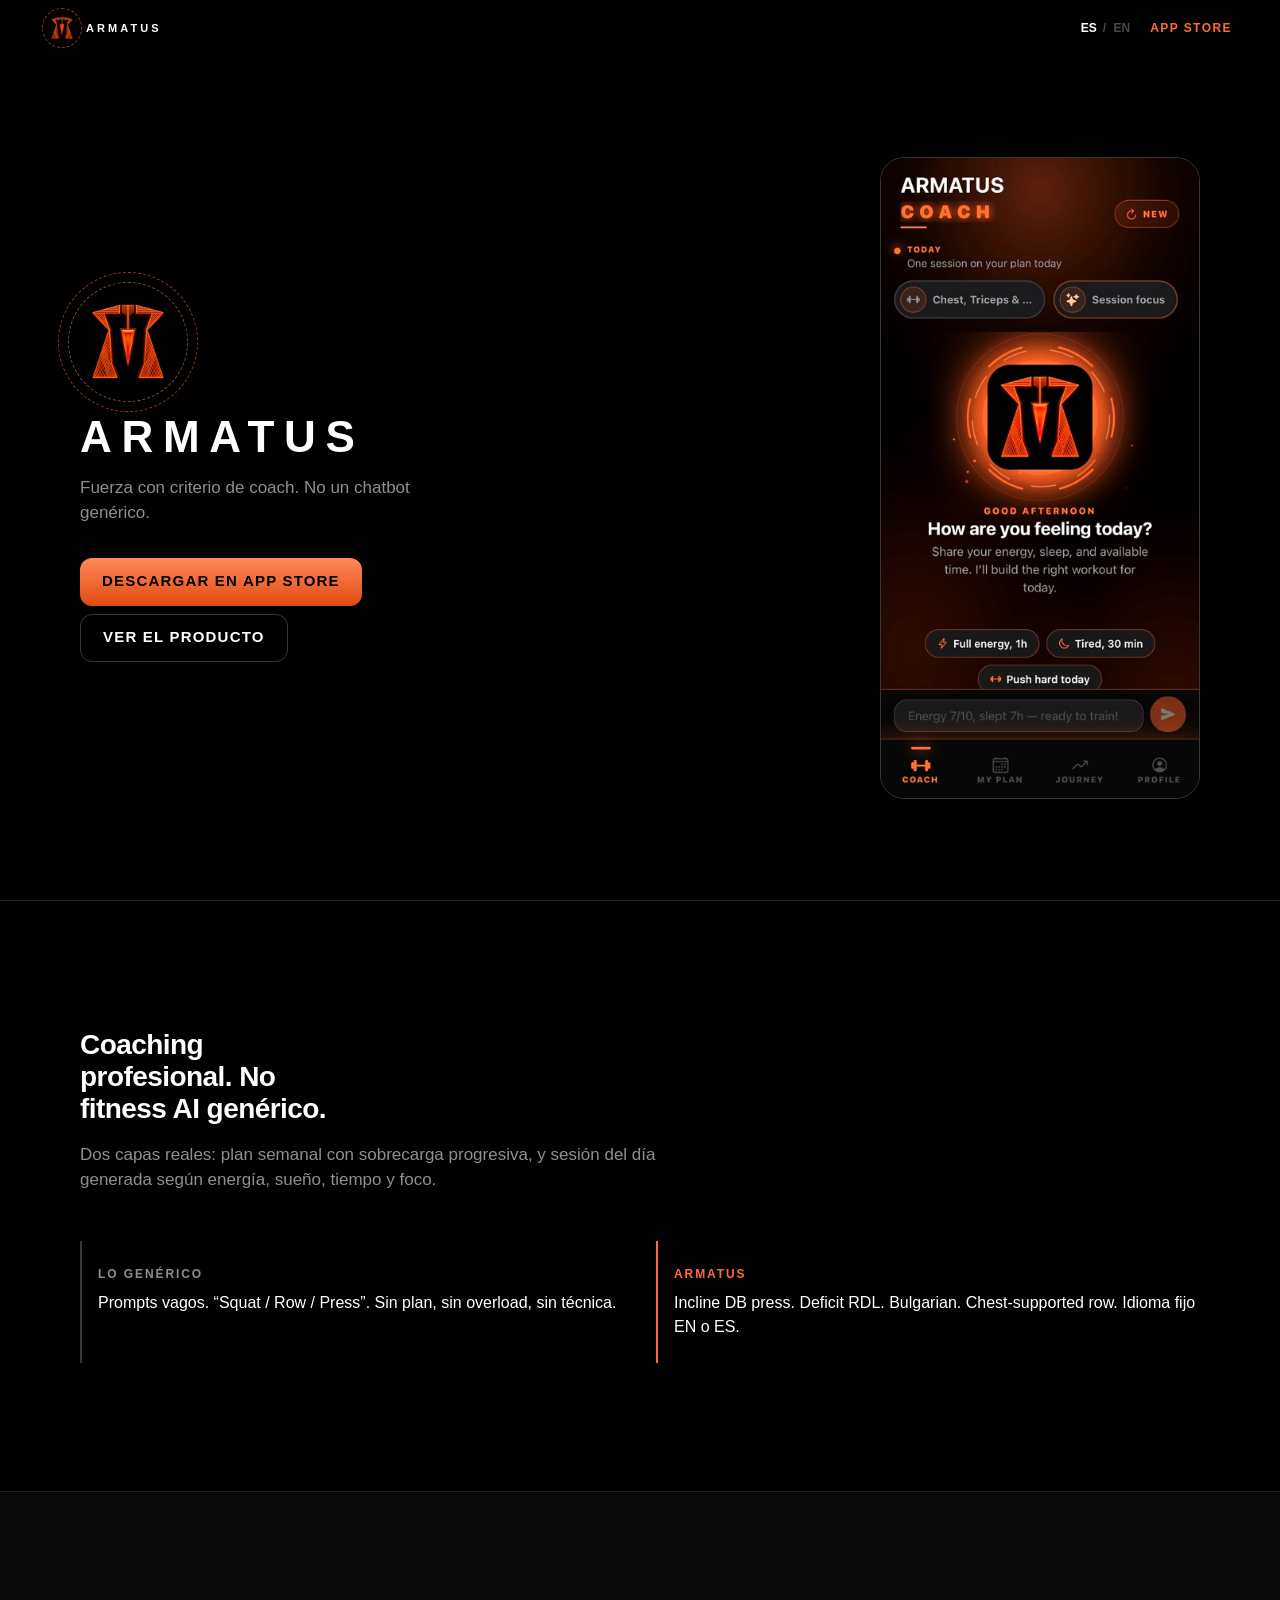
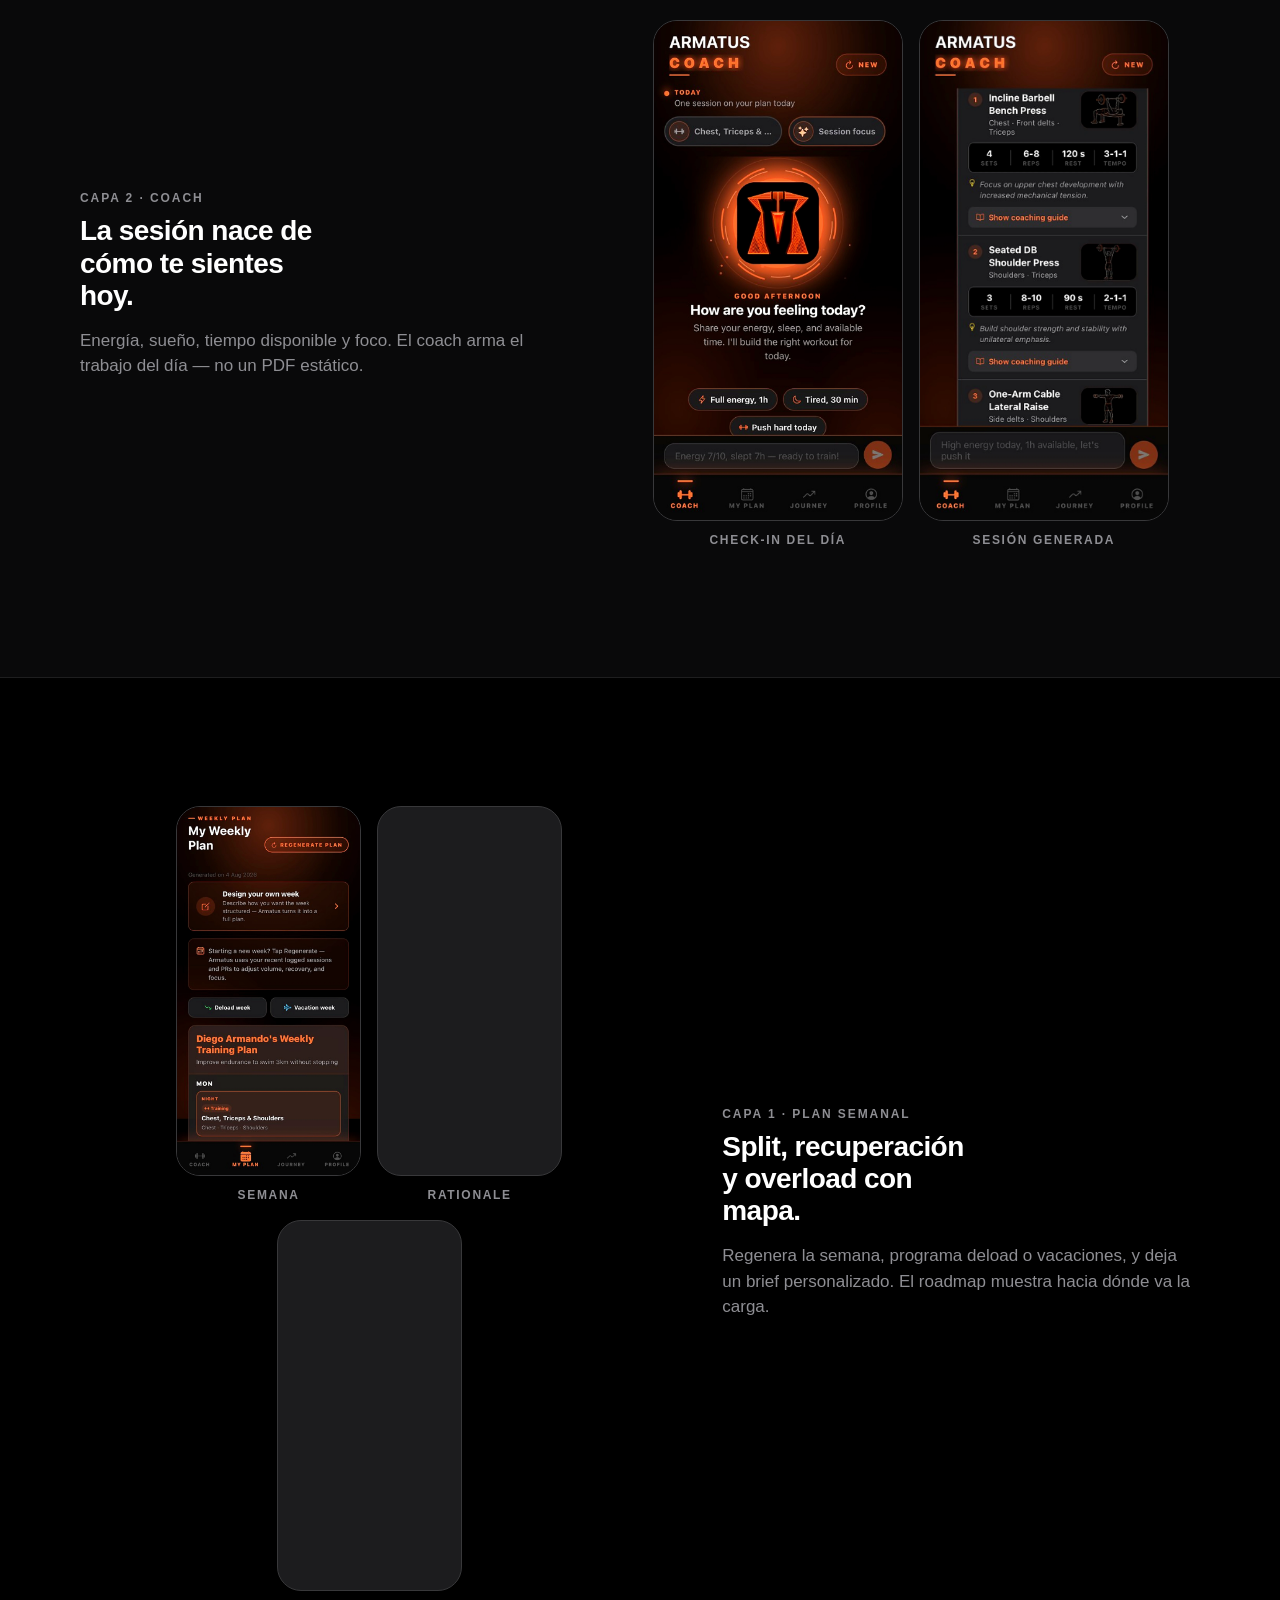
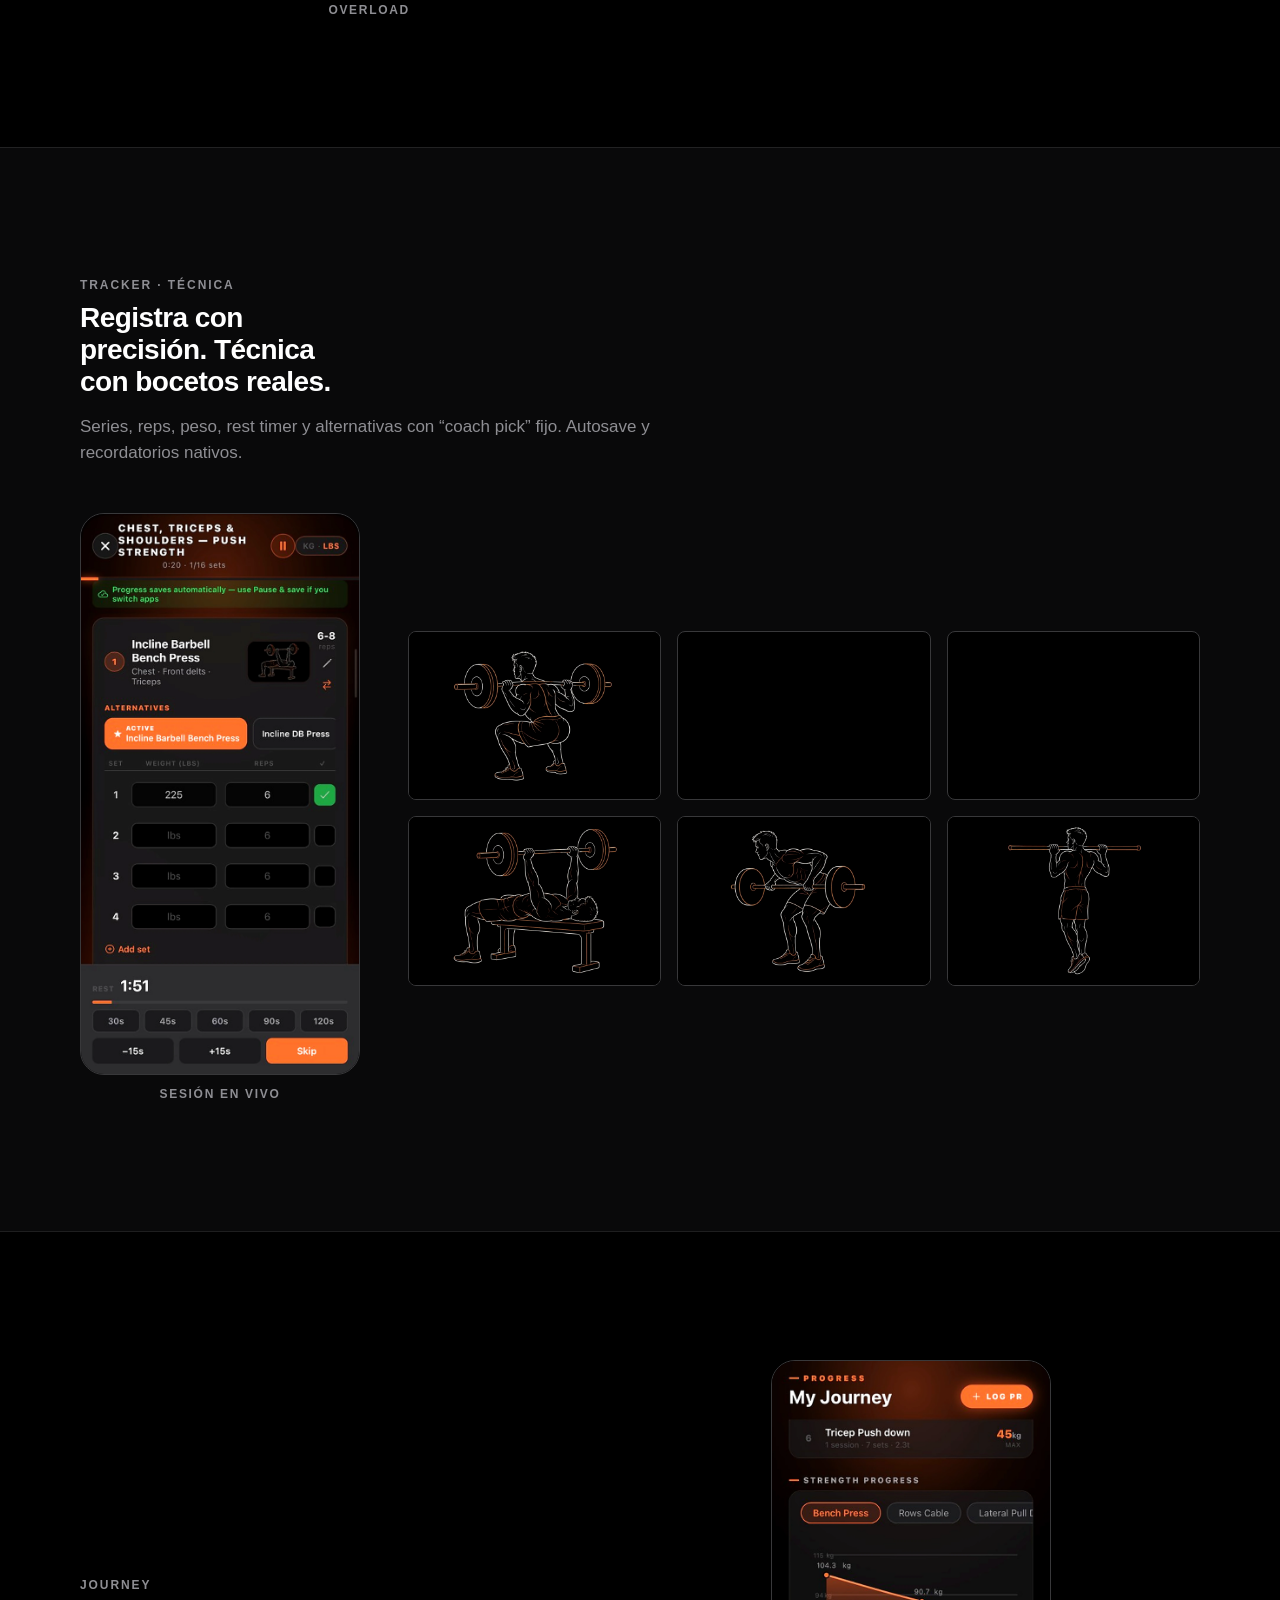
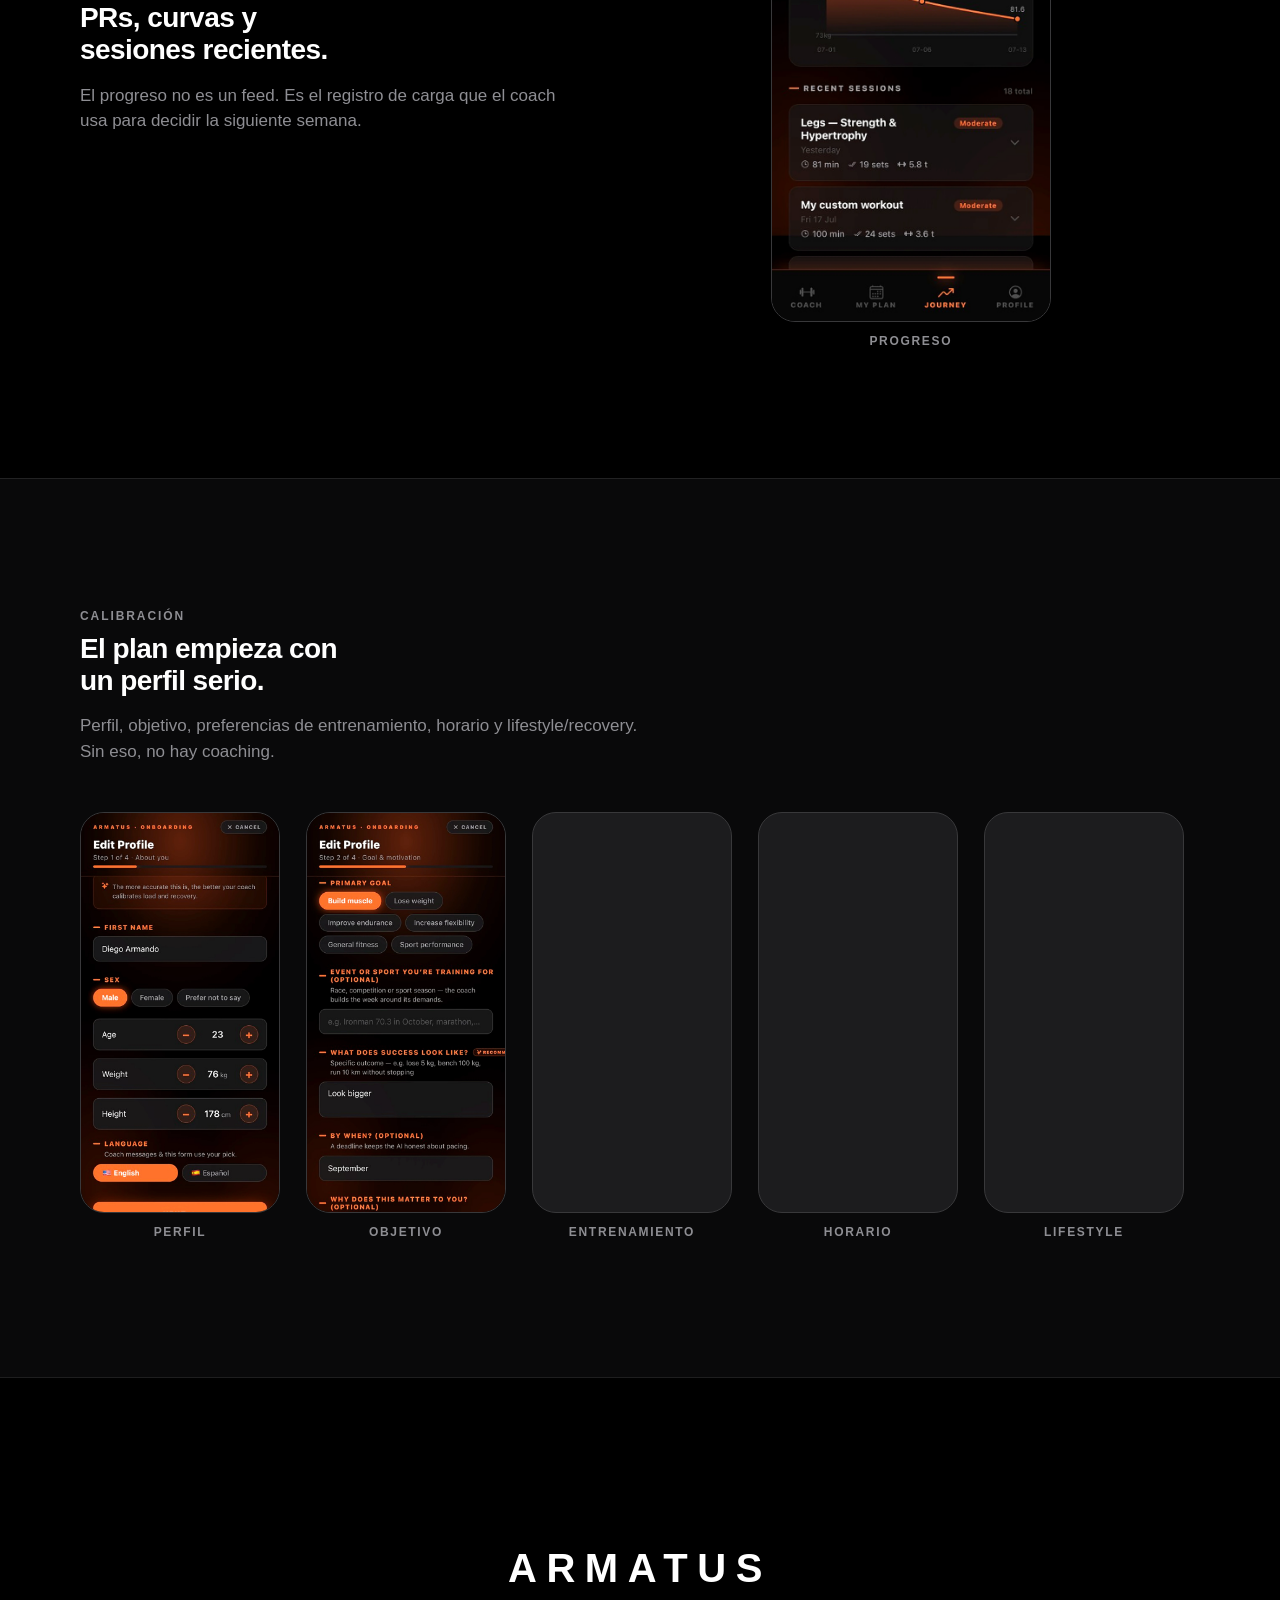
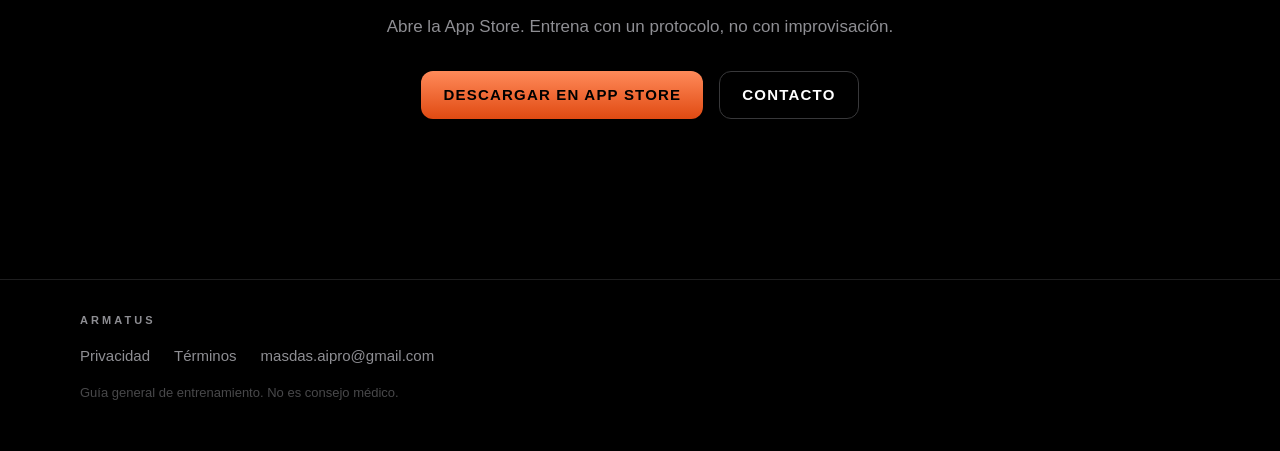
==== index.html @ 2c8940d6 "Rebuild site from mobile design tokens Remove hype campaign frames; match app colors, system type, L" ====
<!doctype html>
<html lang="es">
<head>
  <meta charset="utf-8" />
  <meta name="viewport" content="width=device-width, initial-scale=1" />
  <title>ARMATUS — Entrenamiento de fuerza con criterio de coach</title>
  <meta name="description" content="ARMATUS es coaching profesional de fuerza: plan semanal, sesión del día según cómo te sientes, tracker y técnica. EN/ES." />
  <meta name="theme-color" content="#000000" />
  <link rel="icon" type="image/png" href="assets/brand/favicon.png" />
  <link rel="apple-touch-icon" href="assets/brand/icon-192.png" />
  <meta property="og:title" content="ARMATUS" />
  <meta property="og:description" content="Professional strength coaching — not a generic fitness chatbot." />
  <meta property="og:image" content="assets/brand/icon.png" />
  <link rel="stylesheet" href="styles.css" />
</head>
<body>
  <a class="skip" href="#coach">Skip to content</a>

  <header class="topbar" data-topbar>
    <a class="topbar-brand" href="#top" aria-label="ARMATUS">
      <span class="logo-mark logo-mark--nav" aria-hidden="true">
        <span class="logo-ring"></span>
        <img src="assets/brand/icon.png" width="28" height="28" alt="" />
      </span>
      <span class="wordmark">ARMATUS</span>
    </a>
    <div class="topbar-actions">
      <div class="lang" role="group" aria-label="Language">
        <button type="button" class="lang-btn is-active" data-lang="es" aria-pressed="true">ES</button>
        <span class="lang-sep" aria-hidden="true">/</span>
        <button type="button" class="lang-btn" data-lang="en" aria-pressed="false">EN</button>
      </div>
      <a class="topbar-link" href="https://apps.apple.com/app/id6772606138" target="_blank" rel="noopener noreferrer" data-i18n="nav.cta">App Store</a>
    </div>
  </header>

  <main id="top">
    <!-- Hero -->
    <section class="hero" aria-label="ARMATUS">
      <div class="hero-inner">
        <div class="hero-copy">
          <div class="logo-mark logo-mark--hero" aria-hidden="true">
            <span class="logo-ring"></span>
            <span class="logo-ring logo-ring--inner"></span>
            <img src="assets/brand/icon.png" width="96" height="96" alt="" decoding="async" fetchpriority="high" />
          </div>
          <h1 class="wordmark wordmark--hero">ARMATUS</h1>
          <p class="hero-line" data-i18n="hero.line">Fuerza con criterio de coach. No un chatbot genérico.</p>
          <div class="hero-cta">
            <a class="btn btn-primary" href="https://apps.apple.com/app/id6772606138" target="_blank" rel="noopener noreferrer" data-i18n="hero.cta">Descargar en App Store</a>
            <a class="btn btn-ghost" href="#coach" data-i18n="hero.secondary">Ver el producto</a>
          </div>
        </div>
        <div class="hero-stage">
          <figure class="device">
            <img
              src="assets/screens/01-coach-today.webp"
              width="1600"
              height="3221"
              alt="ARMATUS Coach — check-in del día"
              decoding="async"
              fetchpriority="high"
            />
          </figure>
        </div>
      </div>
    </section>

    <!-- Positioning -->
    <section class="section" id="posicion">
      <div class="section-inner reveal">
        <h2 class="section-title" data-i18n="pos.title">Coaching profesional. No fitness AI genérico.</h2>
        <p class="section-lead" data-i18n="pos.lead">Dos capas reales: plan semanal con sobrecarga progresiva, y sesión del día generada según energía, sueño, tiempo y foco.</p>
        <div class="compare">
          <div class="compare-col">
            <p class="compare-label" data-i18n="pos.badLabel">Lo genérico</p>
            <p class="compare-body" data-i18n="pos.bad">Prompts vagos. “Squat / Row / Press”. Sin plan, sin overload, sin técnica.</p>
          </div>
          <div class="compare-col compare-col--accent">
            <p class="compare-label" data-i18n="pos.goodLabel">ARMATUS</p>
            <p class="compare-body" data-i18n="pos.good">Incline DB press. Deficit RDL. Bulgarian. Chest-supported row. Idioma fijo EN o ES.</p>
          </div>
        </div>
      </div>
    </section>

    <!-- Coach -->
    <section class="section section--tone" id="coach">
      <div class="section-inner split reveal">
        <div class="split-copy">
          <p class="eyebrow" data-i18n="coach.tag">Capa 2 · Coach</p>
          <h2 class="section-title" data-i18n="coach.title">La sesión nace de cómo te sientes hoy.</h2>
          <p class="section-lead" data-i18n="coach.lead">Energía, sueño, tiempo disponible y foco. El coach arma el trabajo del día — no un PDF estático.</p>
        </div>
        <div class="split-media phones">
          <figure class="device">
            <img src="assets/screens/01-coach-today.webp" width="1600" height="3221" alt="Check-in del día en ARMATUS Coach" loading="lazy" decoding="async" />
            <figcaption data-i18n="coach.cap1">Check-in del día</figcaption>
          </figure>
          <figure class="device">
            <img src="assets/screens/02-coach-session.webp" width="1280" height="2577" alt="Sesión generada en ARMATUS Coach" loading="lazy" decoding="async" />
            <figcaption data-i18n="coach.cap2">Sesión generada</figcaption>
          </figure>
        </div>
      </div>
    </section>

    <!-- Weekly plan -->
    <section class="section" id="plan">
      <div class="section-inner split split--reverse reveal">
        <div class="split-copy">
          <p class="eyebrow" data-i18n="plan.tag">Capa 1 · Plan semanal</p>
          <h2 class="section-title" data-i18n="plan.title">Split, recuperación y overload con mapa.</h2>
          <p class="section-lead" data-i18n="plan.lead">Regenera la semana, programa deload o vacaciones, y deja un brief personalizado. El roadmap muestra hacia dónde va la carga.</p>
        </div>
        <div class="split-media phones phones--three">
          <figure class="device">
            <img src="assets/screens/04-weekly-plan.webp" width="1280" height="2577" alt="Plan semanal en ARMATUS" loading="lazy" decoding="async" />
            <figcaption data-i18n="plan.cap1">Semana</figcaption>
          </figure>
          <figure class="device">
            <img src="assets/screens/05-plan-rationale.webp" width="1280" height="2577" alt="Rationale del plan en ARMATUS" loading="lazy" decoding="async" />
            <figcaption data-i18n="plan.cap2">Rationale</figcaption>
          </figure>
          <figure class="device">
            <img src="assets/screens/06-overload-roadmap.webp" width="1280" height="2577" alt="Roadmap de overload en ARMATUS" loading="lazy" decoding="async" />
            <figcaption data-i18n="plan.cap3">Overload</figcaption>
          </figure>
        </div>
      </div>
    </section>

    <!-- Tracker + technique -->
    <section class="section section--tone" id="tracker">
      <div class="section-inner reveal">
        <div class="section-head">
          <p class="eyebrow" data-i18n="track.tag">Tracker · Técnica</p>
          <h2 class="section-title" data-i18n="track.title">Registra con precisión. Técnica con bocetos reales.</h2>
          <p class="section-lead" data-i18n="track.lead">Series, reps, peso, rest timer y alternativas con “coach pick” fijo. Autosave y recordatorios nativos.</p>
        </div>
        <div class="tracker-layout">
          <figure class="device device--solo">
            <img src="assets/screens/03-tracker.webp" width="1280" height="2577" alt="Tracker de sesión en vivo en ARMATUS" loading="lazy" decoding="async" />
            <figcaption data-i18n="track.cap">Sesión en vivo</figcaption>
          </figure>
          <div class="boceto-grid" role="list">
            <figure class="boceto" role="listitem">
              <img src="assets/bocetos/squat.jpg" width="768" height="512" alt="Boceto técnico: high-bar squat" loading="lazy" decoding="async" />
            </figure>
            <figure class="boceto" role="listitem">
              <img src="assets/bocetos/rdl.jpg" width="768" height="512" alt="Boceto técnico: deficit RDL" loading="lazy" decoding="async" />
            </figure>
            <figure class="boceto" role="listitem">
              <img src="assets/bocetos/bulgarian.jpg" width="768" height="512" alt="Boceto técnico: Bulgarian split squat" loading="lazy" decoding="async" />
            </figure>
            <figure class="boceto" role="listitem">
              <img src="assets/bocetos/bench.jpg" width="768" height="512" alt="Boceto técnico: incline DB press" loading="lazy" decoding="async" />
            </figure>
            <figure class="boceto" role="listitem">
              <img src="assets/bocetos/row.jpg" width="768" height="512" alt="Boceto técnico: chest-supported row" loading="lazy" decoding="async" />
            </figure>
            <figure class="boceto" role="listitem">
              <img src="assets/bocetos/pullup.jpg" width="768" height="512" alt="Boceto técnico: weighted pull-up" loading="lazy" decoding="async" />
            </figure>
          </div>
        </div>
      </div>
    </section>

    <!-- Journey -->
    <section class="section" id="journey">
      <div class="section-inner split reveal">
        <div class="split-copy">
          <p class="eyebrow" data-i18n="journey.tag">Journey</p>
          <h2 class="section-title" data-i18n="journey.title">PRs, curvas y sesiones recientes.</h2>
          <p class="section-lead" data-i18n="journey.lead">El progreso no es un feed. Es el registro de carga que el coach usa para decidir la siguiente semana.</p>
        </div>
        <div class="split-media">
          <figure class="device device--solo">
            <img src="assets/screens/07-journey.webp" width="1280" height="2577" alt="Journey: progreso y PRs en ARMATUS" loading="lazy" decoding="async" />
            <figcaption data-i18n="journey.cap">Progreso</figcaption>
          </figure>
        </div>
      </div>
    </section>

    <!-- Calibration -->
    <section class="section section--tone" id="calibracion">
      <div class="section-inner reveal">
        <div class="section-head">
          <p class="eyebrow" data-i18n="cal.tag">Calibración</p>
          <h2 class="section-title" data-i18n="cal.title">El plan empieza con un perfil serio.</h2>
          <p class="section-lead" data-i18n="cal.lead">Perfil, objetivo, preferencias de entrenamiento, horario y lifestyle/recovery. Sin eso, no hay coaching.</p>
        </div>
        <div class="rail" tabindex="0" aria-label="Onboarding screens">
          <figure class="device">
            <img src="assets/screens/08-onboarding-profile.webp" width="1280" height="2577" alt="Onboarding: perfil" loading="lazy" decoding="async" />
            <figcaption data-i18n="cal.cap1">Perfil</figcaption>
          </figure>
          <figure class="device">
            <img src="assets/screens/09-onboarding-goal.webp" width="1280" height="2577" alt="Onboarding: objetivo" loading="lazy" decoding="async" />
            <figcaption data-i18n="cal.cap2">Objetivo</figcaption>
          </figure>
          <figure class="device">
            <img src="assets/screens/10-onboarding-training.webp" width="1280" height="2577" alt="Onboarding: entrenamiento" loading="lazy" decoding="async" />
            <figcaption data-i18n="cal.cap3">Entrenamiento</figcaption>
          </figure>
          <figure class="device">
            <img src="assets/screens/11-onboarding-schedule.webp" width="1280" height="2577" alt="Onboarding: horario" loading="lazy" decoding="async" />
            <figcaption data-i18n="cal.cap4">Horario</figcaption>
          </figure>
          <figure class="device">
            <img src="assets/screens/12-onboarding-lifestyle.webp" width="1280" height="2577" alt="Onboarding: lifestyle" loading="lazy" decoding="async" />
            <figcaption data-i18n="cal.cap5">Lifestyle</figcaption>
          </figure>
        </div>
      </div>
    </section>

    <!-- Final CTA -->
    <section class="section section--cta" id="descargar">
      <div class="section-inner cta reveal">
        <h2 class="wordmark wordmark--cta">ARMATUS</h2>
        <p class="section-lead cta-lead" data-i18n="cta.lead">Abre la App Store. Entrena con un protocolo, no con improvisación.</p>
        <div class="hero-cta">
          <a class="btn btn-primary" href="https://apps.apple.com/app/id6772606138" target="_blank" rel="noopener noreferrer" data-i18n="cta.store">Descargar en App Store</a>
          <a class="btn btn-ghost" href="mailto:masdas.aipro@gmail.com" data-i18n="cta.contact">Contacto</a>
        </div>
      </div>
    </section>
  </main>

  <footer class="footer">
    <div class="footer-inner">
      <p class="wordmark wordmark--footer">ARMATUS</p>
      <nav class="footer-nav" aria-label="Legal">
        <a href="legal/privacy.html" data-i18n="footer.privacy">Privacidad</a>
        <a href="legal/terms.html" data-i18n="footer.terms">Términos</a>
        <a href="mailto:masdas.aipro@gmail.com">masdas.aipro@gmail.com</a>
      </nav>
      <p class="footer-note" data-i18n="footer.note">Guía general de entrenamiento. No es consejo médico.</p>
    </div>
  </footer>

  <script src="main.js" defer></script>
</body>
</html>
---- styles.css ----
/* ARMATUS marketing — tokens mirrored from mobile/constants/theme.ts */

:root {
  /* Colors */
  --background: #000000;
  --surface: #1c1c1e;
  --surface-elevated: #2c2c2e;
  --border: #38383a;
  --primary: #ff6b35;
  --primary-deep: #e04a12;
  --primary-soft: #ffb48a;
  --text: #ffffff;
  --text-secondary: #8e8e93;
  --text-tertiary: #48484a;
  --orange-border: rgba(255, 107, 53, 0.35);
  --orange-fill: rgba(255, 107, 53, 0.1);

  /* Spacing (theme Spacing × used as rem rhythm) */
  --space-xs: 4px;
  --space-sm: 8px;
  --space-md: 16px;
  --space-lg: 24px;
  --space-xl: 32px;
  --space-xxl: 48px;
  --section-y: clamp(5rem, 12vw, 8rem);
  --pad: clamp(1.25rem, 4vw, 3rem);
  --max: 1120px;
  --gutter: 24px;

  /* Radius */
  --radius-sm: 8px;
  --radius-md: 12px;
  --radius-lg: 16px;
  --radius-xl: 24px;

  /* Motion — Motion.fast/base/slow */
  --motion-fast: 160ms;
  --motion-base: 240ms;
  --motion-slow: 360ms;
  --ease-out: cubic-bezier(0.33, 1, 0.68, 1); /* approx Easing.out(cubic) */

  /* System UI — matches app (SF / Roboto / system) */
  --font: -apple-system, BlinkMacSystemFont, "SF Pro Text", "SF Pro Display",
    "Segoe UI", Roboto, Helvetica, Arial, sans-serif;
}

*,
*::before,
*::after {
  box-sizing: border-box;
}

html {
  scroll-behavior: smooth;
  background: var(--background);
}

@media (prefers-reduced-motion: reduce) {
  html {
    scroll-behavior: auto;
  }
}

body {
  margin: 0;
  min-height: 100vh;
  background: var(--background);
  color: var(--text);
  font-family: var(--font);
  font-size: 17px;
  font-weight: 400;
  line-height: 1.5;
  -webkit-font-smoothing: antialiased;
  overflow-x: clip;
}

img {
  display: block;
  max-width: 100%;
  height: auto;
}

a {
  color: inherit;
  text-decoration: none;
}

button {
  font: inherit;
  color: inherit;
  background: none;
  border: 0;
  cursor: pointer;
}

.skip {
  position: absolute;
  left: -999px;
  top: 0;
  z-index: 100;
  padding: 12px 16px;
  background: var(--primary);
  color: #000;
  font-weight: 600;
  font-size: 15px;
}

.skip:focus {
  left: var(--pad);
  top: 12px;
}

/* Top bar */
.topbar {
  position: fixed;
  top: 0;
  left: 0;
  right: 0;
  z-index: 40;
  display: flex;
  align-items: center;
  justify-content: space-between;
  padding: 14px var(--pad);
  border-bottom: 1px solid transparent;
  transition:
    background var(--motion-base) var(--ease-out),
    border-color var(--motion-base) var(--ease-out);
}

.topbar.is-solid {
  background: rgba(0, 0, 0, 0.82);
  border-bottom-color: rgba(56, 56, 58, 0.8);
  backdrop-filter: blur(16px);
}

.topbar-brand {
  display: inline-flex;
  align-items: center;
  gap: 10px;
}

.topbar-actions {
  display: flex;
  align-items: center;
  gap: 20px;
}

.lang {
  display: flex;
  align-items: center;
  gap: 6px;
  font-size: 12px;
  font-weight: 700;
  letter-spacing: 0.12em;
}

.lang-btn {
  color: var(--text-tertiary);
  padding: 2px 0;
  transition: color var(--motion-fast) var(--ease-out);
}

.lang-btn.is-active {
  color: var(--text);
}

.lang-btn:hover,
.lang-btn:focus-visible {
  color: var(--primary-soft);
}

.lang-sep {
  color: var(--text-tertiary);
}

.topbar-link {
  font-size: 12px;
  font-weight: 800;
  letter-spacing: 0.12em;
  text-transform: uppercase;
  color: var(--primary);
  transition: opacity var(--motion-fast) var(--ease-out);
}

.topbar-link:hover,
.topbar-link:focus-visible {
  opacity: 0.85;
}

/* Wordmark — app brand caps */
.wordmark {
  font-size: 11px;
  font-weight: 900;
  letter-spacing: 0.28em;
  text-transform: uppercase;
  color: var(--text);
}

.wordmark--hero {
  margin: 0;
  font-size: clamp(2rem, 6vw, 2.75rem); /* ~ title1–largeTitle brand weight */
  letter-spacing: 0.22em;
  line-height: 1.05;
}

.wordmark--cta {
  margin: 0;
  font-size: clamp(1.75rem, 5vw, 2.5rem);
  letter-spacing: 0.24em;
}

.wordmark--footer {
  margin: 0;
  font-size: 11px;
  letter-spacing: 0.28em;
  color: var(--text-secondary);
}

/* LogoHalo port */
.logo-mark {
  position: relative;
  display: grid;
  place-items: center;
  flex-shrink: 0;
}

.logo-mark img {
  position: relative;
  z-index: 2;
  border-radius: 28%;
  width: 100%;
  height: 100%;
  object-fit: contain;
}

.logo-mark--nav {
  width: 28px;
  height: 28px;
}

.logo-mark--nav .logo-ring {
  inset: -6px;
}

.logo-mark--hero {
  width: 96px;
  height: 96px;
  margin-bottom: var(--space-lg);
}

.logo-mark--hero .logo-ring {
  inset: -22px;
}

.logo-mark--hero .logo-ring--inner {
  inset: -12px;
}

.logo-ring {
  position: absolute;
  border-radius: 50%;
  border: 1.5px dashed rgba(255, 107, 53, 0.55);
  pointer-events: none;
  animation: logo-spin 22s linear infinite;
}

.logo-ring--inner {
  border-color: rgba(255, 180, 138, 0.45);
  border-width: 1px;
  animation: logo-spin-rev 14s linear infinite;
}

.logo-mark--hero {
  animation: logo-pulse 2.2s ease-in-out infinite;
}

@keyframes logo-spin {
  to {
    transform: rotate(360deg);
  }
}

@keyframes logo-spin-rev {
  to {
    transform: rotate(-360deg);
  }
}

@keyframes logo-pulse {
  0%,
  100% {
    transform: scale(1);
  }
  50% {
    transform: scale(1.04);
  }
}

/* Hero */
.hero {
  min-height: 100svh;
  display: flex;
  align-items: center;
  padding: calc(72px + var(--space-xl)) var(--pad) var(--space-xxl);
}

.hero-inner {
  width: min(100%, var(--max));
  margin: 0 auto;
  display: grid;
  gap: var(--space-xxl);
  align-items: center;
}

.hero-copy {
  max-width: 28rem;
}

.hero-line {
  margin: var(--space-md) 0 0;
  max-width: 22rem;
  font-size: 17px;
  font-weight: 400;
  color: var(--text-secondary);
  line-height: 1.45;
}

.hero-cta {
  display: flex;
  flex-wrap: wrap;
  gap: var(--space-sm) var(--space-md);
  margin-top: var(--space-xl);
}

.hero-stage {
  display: flex;
  justify-content: center;
}

.hero-copy .logo-mark--hero,
.hero-copy .wordmark--hero,
.hero-copy .hero-line,
.hero-copy .hero-cta {
  opacity: 0;
  transform: translateY(12px);
  animation: rise var(--motion-slow) var(--ease-out) forwards;
}

.hero-copy .logo-mark--hero {
  animation-delay: 40ms;
}
.hero-copy .wordmark--hero {
  animation-delay: 120ms;
}
.hero-copy .hero-line {
  animation-delay: 200ms;
}
.hero-copy .hero-cta {
  animation-delay: 280ms;
}

.hero-stage .device {
  opacity: 0;
  transform: translateY(16px);
  animation: rise 800ms var(--ease-out) 180ms forwards;
}

@keyframes rise {
  to {
    opacity: 1;
    transform: none;
  }
}

/* Buttons — GlowButton restraint */
.btn {
  display: inline-flex;
  align-items: center;
  justify-content: center;
  min-height: 48px;
  padding: 0 22px;
  font-size: 15px;
  font-weight: 800;
  letter-spacing: 0.08em;
  text-transform: uppercase;
  border-radius: var(--radius-md);
  transition:
    transform var(--motion-fast) var(--ease-out),
    opacity var(--motion-fast) var(--ease-out),
    background var(--motion-fast) var(--ease-out),
    border-color var(--motion-fast) var(--ease-out);
}

.btn:active {
  transform: scale(0.985);
  opacity: 0.9;
}

.btn-primary {
  background: linear-gradient(180deg, #ff8a5a 0%, var(--primary-deep) 100%);
  color: #000;
}

.btn-primary:hover,
.btn-primary:focus-visible {
  opacity: 0.92;
}

.btn-ghost {
  background: transparent;
  color: var(--text);
  border: 1px solid var(--border);
}

.btn-ghost:hover,
.btn-ghost:focus-visible {
  border-color: var(--orange-border);
  color: var(--primary-soft);
}

/* Device frame — quiet, consistent */
.device {
  margin: 0;
  width: min(100%, 260px);
}

.device img {
  width: 100%;
  border-radius: var(--radius-xl);
  border: 1px solid var(--border);
  background: var(--surface);
  /* Screenshots stay native — no color filter */
}

.device figcaption {
  margin-top: 10px;
  font-size: 12px;
  font-weight: 600;
  letter-spacing: 0.14em;
  text-transform: uppercase;
  color: var(--text-secondary);
  text-align: center;
}

.device--solo {
  width: min(100%, 280px);
  margin-inline: auto;
}

/* Sections */
.section {
  padding: var(--section-y) 0;
  border-top: 1px solid rgba(56, 56, 58, 0.55);
}

.section--tone {
  background: rgba(28, 28, 30, 0.35);
}

.section--cta {
  background: var(--background);
}

.section-inner {
  width: min(100% - (var(--pad) * 2), var(--max));
  margin-inline: auto;
}

.section-head {
  max-width: 36rem;
  margin-bottom: var(--space-xxl);
}

.eyebrow {
  margin: 0 0 var(--space-sm);
  font-size: 12px;
  font-weight: 800;
  letter-spacing: 0.16em;
  text-transform: uppercase;
  color: var(--text-secondary);
}

.section-title {
  margin: 0;
  max-width: 18ch;
  font-size: clamp(22px, 3.5vw, 28px); /* title1 / title2 */
  font-weight: 700;
  letter-spacing: -0.02em;
  line-height: 1.15;
  color: var(--text);
}

.section-lead {
  margin: var(--space-md) 0 0;
  max-width: 36rem;
  font-size: 17px;
  color: var(--text-secondary);
  line-height: 1.5;
}

/* Compare */
.compare {
  display: grid;
  gap: var(--space-lg);
  margin-top: var(--space-xxl);
}

.compare-col {
  padding: var(--space-lg) 0 var(--space-lg) var(--space-md);
  border-left: 2px solid var(--border);
}

.compare-col--accent {
  border-left-color: var(--primary);
}

.compare-label {
  margin: 0 0 var(--space-sm);
  font-size: 12px;
  font-weight: 800;
  letter-spacing: 0.16em;
  text-transform: uppercase;
  color: var(--text-secondary);
}

.compare-col--accent .compare-label {
  color: var(--primary);
}

.compare-body {
  margin: 0;
  font-size: 16px;
  color: var(--text);
  line-height: 1.5;
}

/* Split layouts */
.split {
  display: grid;
  gap: var(--space-xxl);
  align-items: center;
}

.split-copy .section-title {
  max-width: 16ch;
}

.phones {
  display: flex;
  gap: var(--space-md);
  justify-content: center;
  align-items: flex-end;
  flex-wrap: wrap;
}

.phones .device {
  width: min(42%, 240px);
}

.phones--three .device {
  width: min(30%, 200px);
}

/* Tracker */
.tracker-layout {
  display: grid;
  gap: var(--space-xxl);
  align-items: start;
}

.boceto-grid {
  display: grid;
  grid-template-columns: repeat(2, minmax(0, 1fr));
  gap: var(--space-sm);
}

.boceto {
  margin: 0;
  border-radius: var(--radius-sm);
  overflow: hidden;
  border: 1px solid var(--border);
  background: var(--background);
}

.boceto img {
  width: 100%;
  aspect-ratio: 3 / 2;
  object-fit: cover;
  /* Desaturate toward app neutrals — not warm hype */
  filter: saturate(0.55) contrast(1.05) brightness(0.92);
}

/* Calibration rail */
.rail {
  display: grid;
  grid-auto-flow: column;
  grid-auto-columns: minmax(180px, 210px);
  gap: var(--space-md);
  overflow-x: auto;
  padding-bottom: var(--space-sm);
  scroll-snap-type: x mandatory;
  -webkit-overflow-scrolling: touch;
}

.rail .device {
  width: 200px;
  scroll-snap-align: start;
}

.rail::-webkit-scrollbar {
  height: 2px;
}

.rail::-webkit-scrollbar-thumb {
  background: var(--primary-deep);
}

/* CTA */
.cta {
  text-align: center;
  padding-block: var(--space-xl);
}

.cta-lead {
  margin-inline: auto;
}

.cta .hero-cta {
  justify-content: center;
}

/* Footer */
.footer {
  border-top: 1px solid rgba(56, 56, 58, 0.55);
  padding: var(--space-xl) var(--pad) var(--space-xxl);
}

.footer-inner {
  width: min(100%, var(--max));
  margin-inline: auto;
  display: grid;
  gap: var(--space-md);
}

.footer-nav {
  display: flex;
  flex-wrap: wrap;
  gap: var(--space-md) var(--space-lg);
  font-size: 15px;
  color: var(--text-secondary);
}

.footer-nav a:hover,
.footer-nav a:focus-visible {
  color: var(--primary-soft);
}

.footer-note {
  margin: 0;
  font-size: 13px;
  color: var(--text-tertiary);
}

/* Reveal — FadeInView: ~350ms, Y+16 */
.reveal {
  opacity: 0;
  transform: translateY(16px);
  transition:
    opacity var(--motion-slow) var(--ease-out),
    transform var(--motion-slow) var(--ease-out);
}

.reveal.is-in {
  opacity: 1;
  transform: none;
}

/* Desktop */
@media (min-width: 900px) {
  .hero-inner {
    grid-template-columns: 1fr 1fr;
    gap: var(--gutter);
  }

  .hero-stage {
    justify-content: flex-end;
  }

  .hero-stage .device {
    width: min(100%, 320px);
  }

  .compare {
    grid-template-columns: 1fr 1fr;
    gap: var(--space-xl);
  }

  .split {
    grid-template-columns: 0.95fr 1.15fr;
    gap: calc(var(--space-xxl) + var(--space-md));
  }

  .split--reverse {
    grid-template-columns: 1.15fr 0.95fr;
  }

  .split--reverse .split-copy {
    order: 2;
  }

  .split--reverse .split-media {
    order: 1;
  }

  .phones .device {
    width: min(46%, 250px);
  }

  .phones--three .device {
    width: min(32%, 210px);
  }

  .tracker-layout {
    grid-template-columns: 280px 1fr;
    gap: var(--space-xxl);
    align-items: center;
  }

  .boceto-grid {
    grid-template-columns: repeat(3, minmax(0, 1fr));
    gap: var(--space-md);
  }
}

@media (max-width: 899px) {
  .phones--three {
    flex-wrap: nowrap;
    overflow-x: auto;
    justify-content: flex-start;
    scroll-snap-type: x mandatory;
    padding-bottom: var(--space-sm);
  }

  .phones--three .device {
    width: 170px;
    flex: 0 0 auto;
    scroll-snap-align: start;
  }
}

:focus-visible {
  outline: 2px solid var(--primary);
  outline-offset: 3px;
}

@media (prefers-reduced-motion: reduce) {
  .logo-ring,
  .logo-ring--inner,
  .logo-mark--hero,
  .hero-copy .logo-mark--hero,
  .hero-copy .wordmark--hero,
  .hero-copy .hero-line,
  .hero-copy .hero-cta,
  .hero-stage .device {
    animation: none !important;
    opacity: 1;
    transform: none;
  }

  .reveal {
    opacity: 1;
    transform: none;
    transition: none;
  }

  .btn:active {
    transform: none;
  }
}
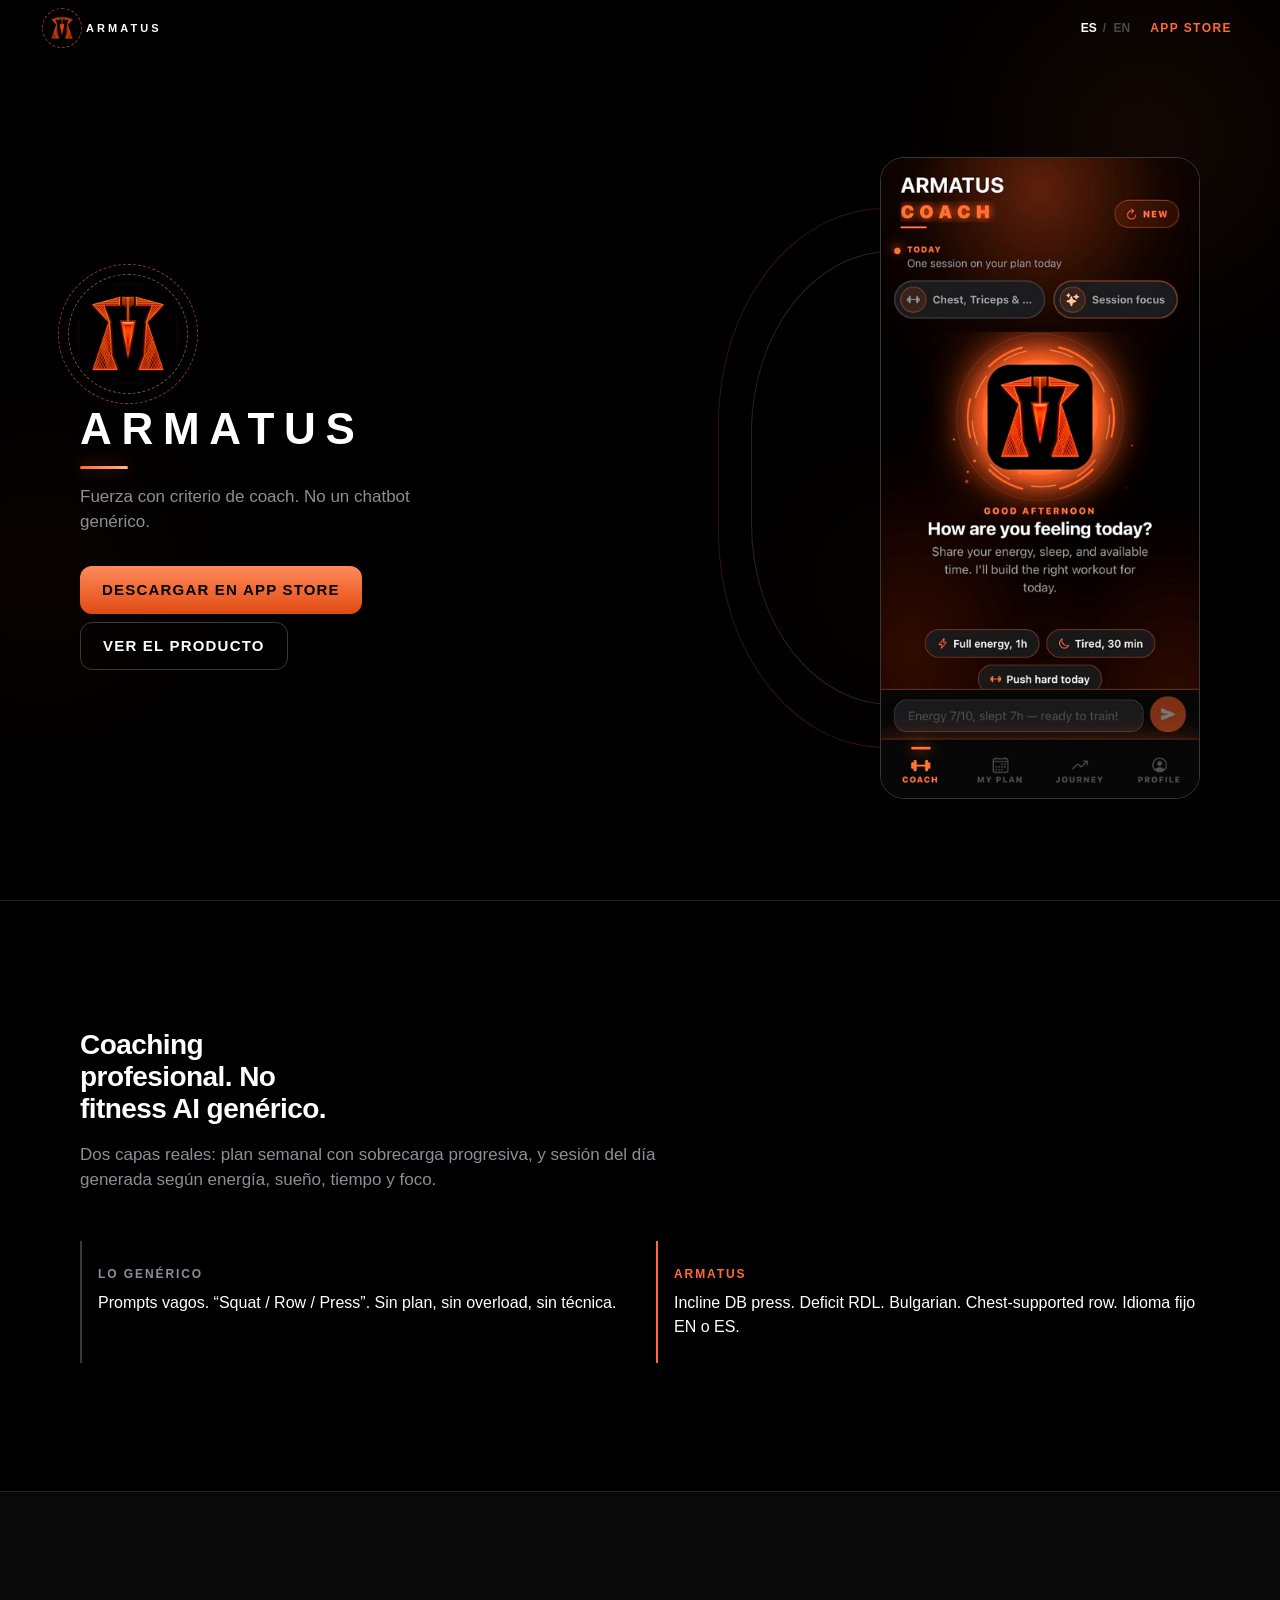
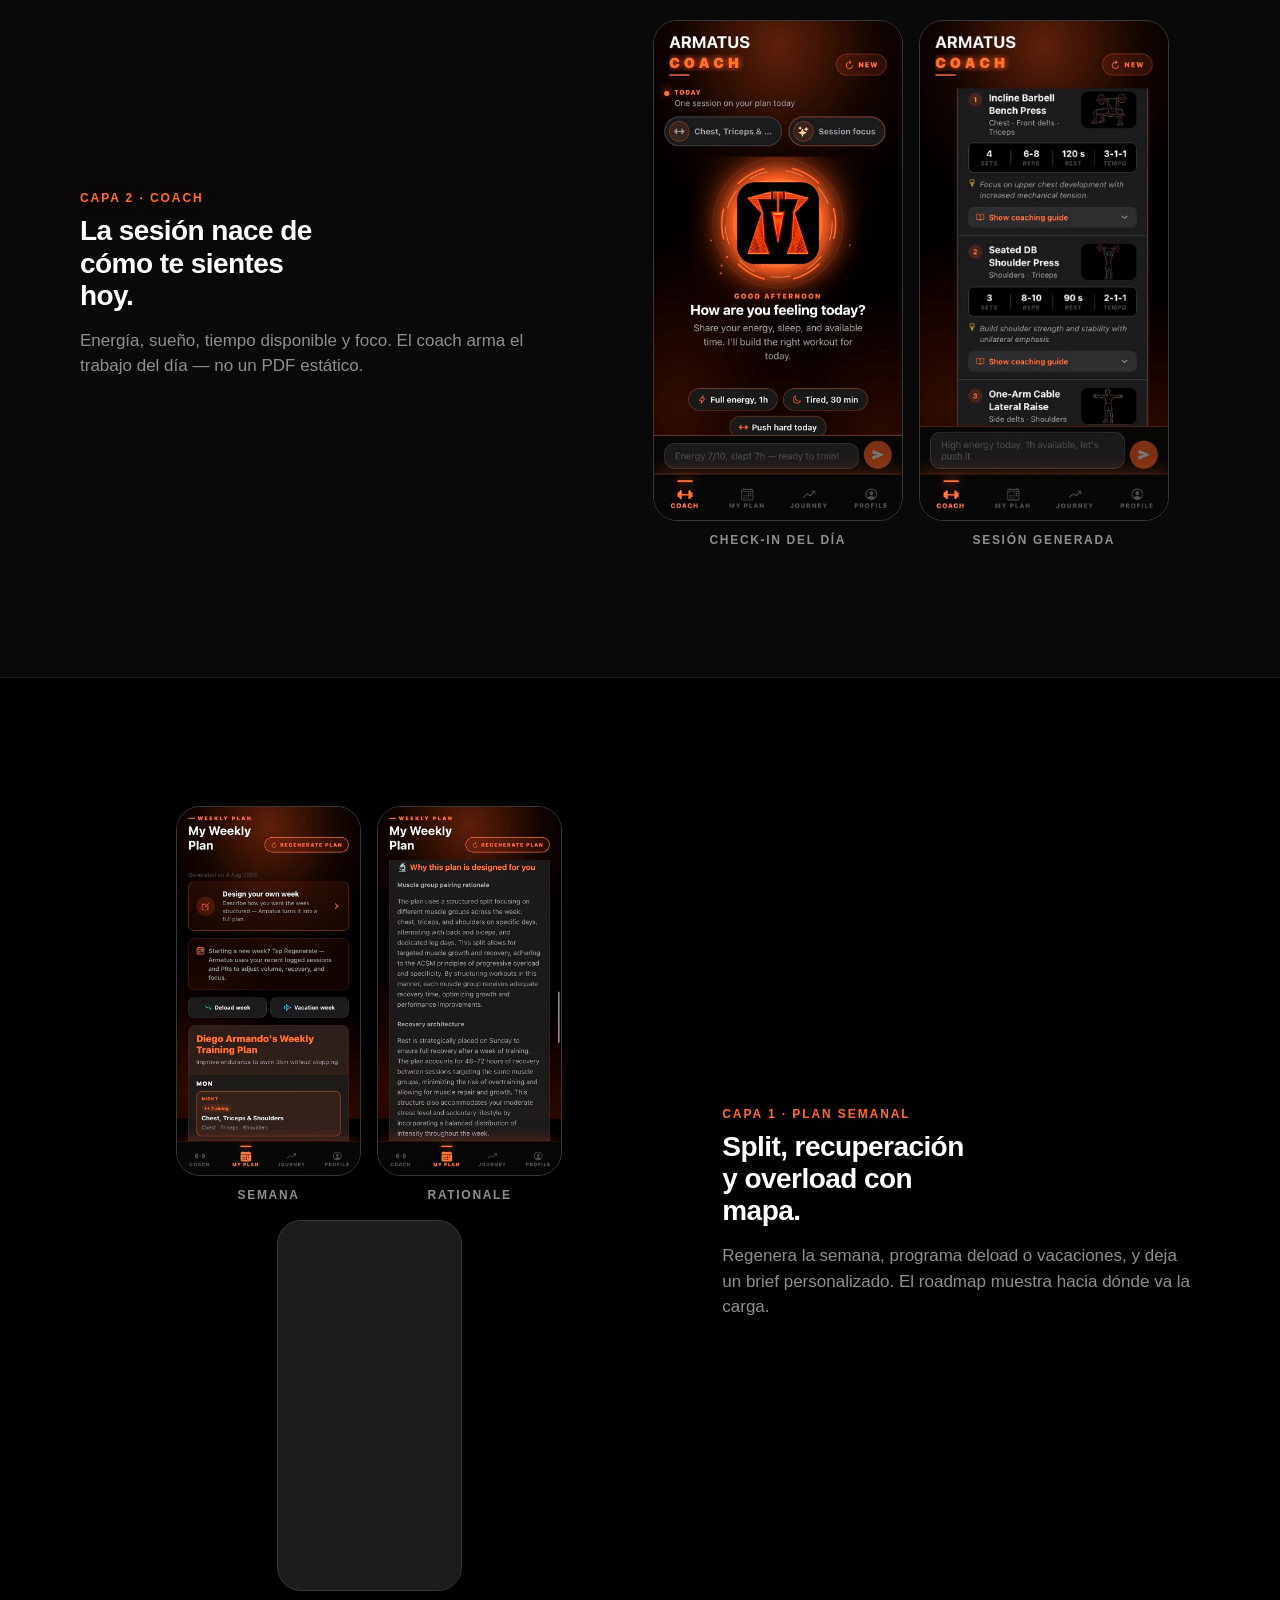
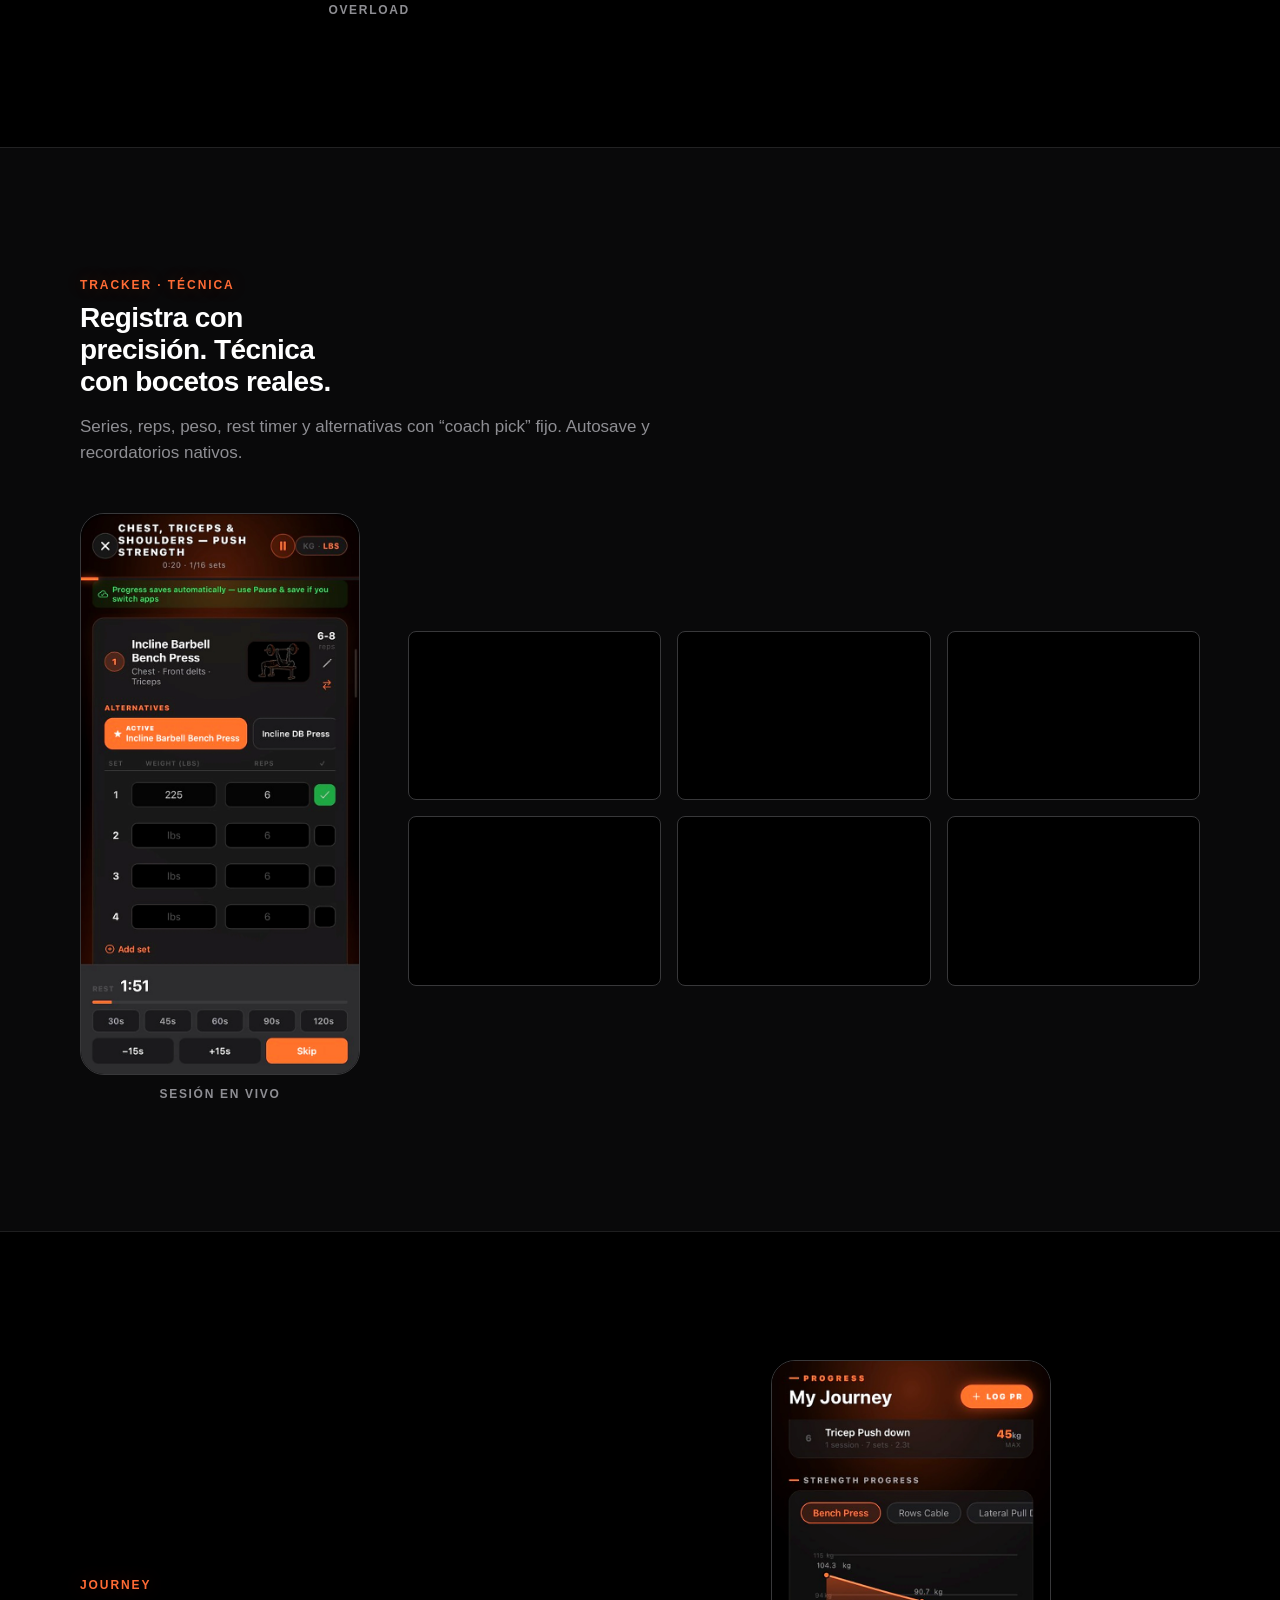
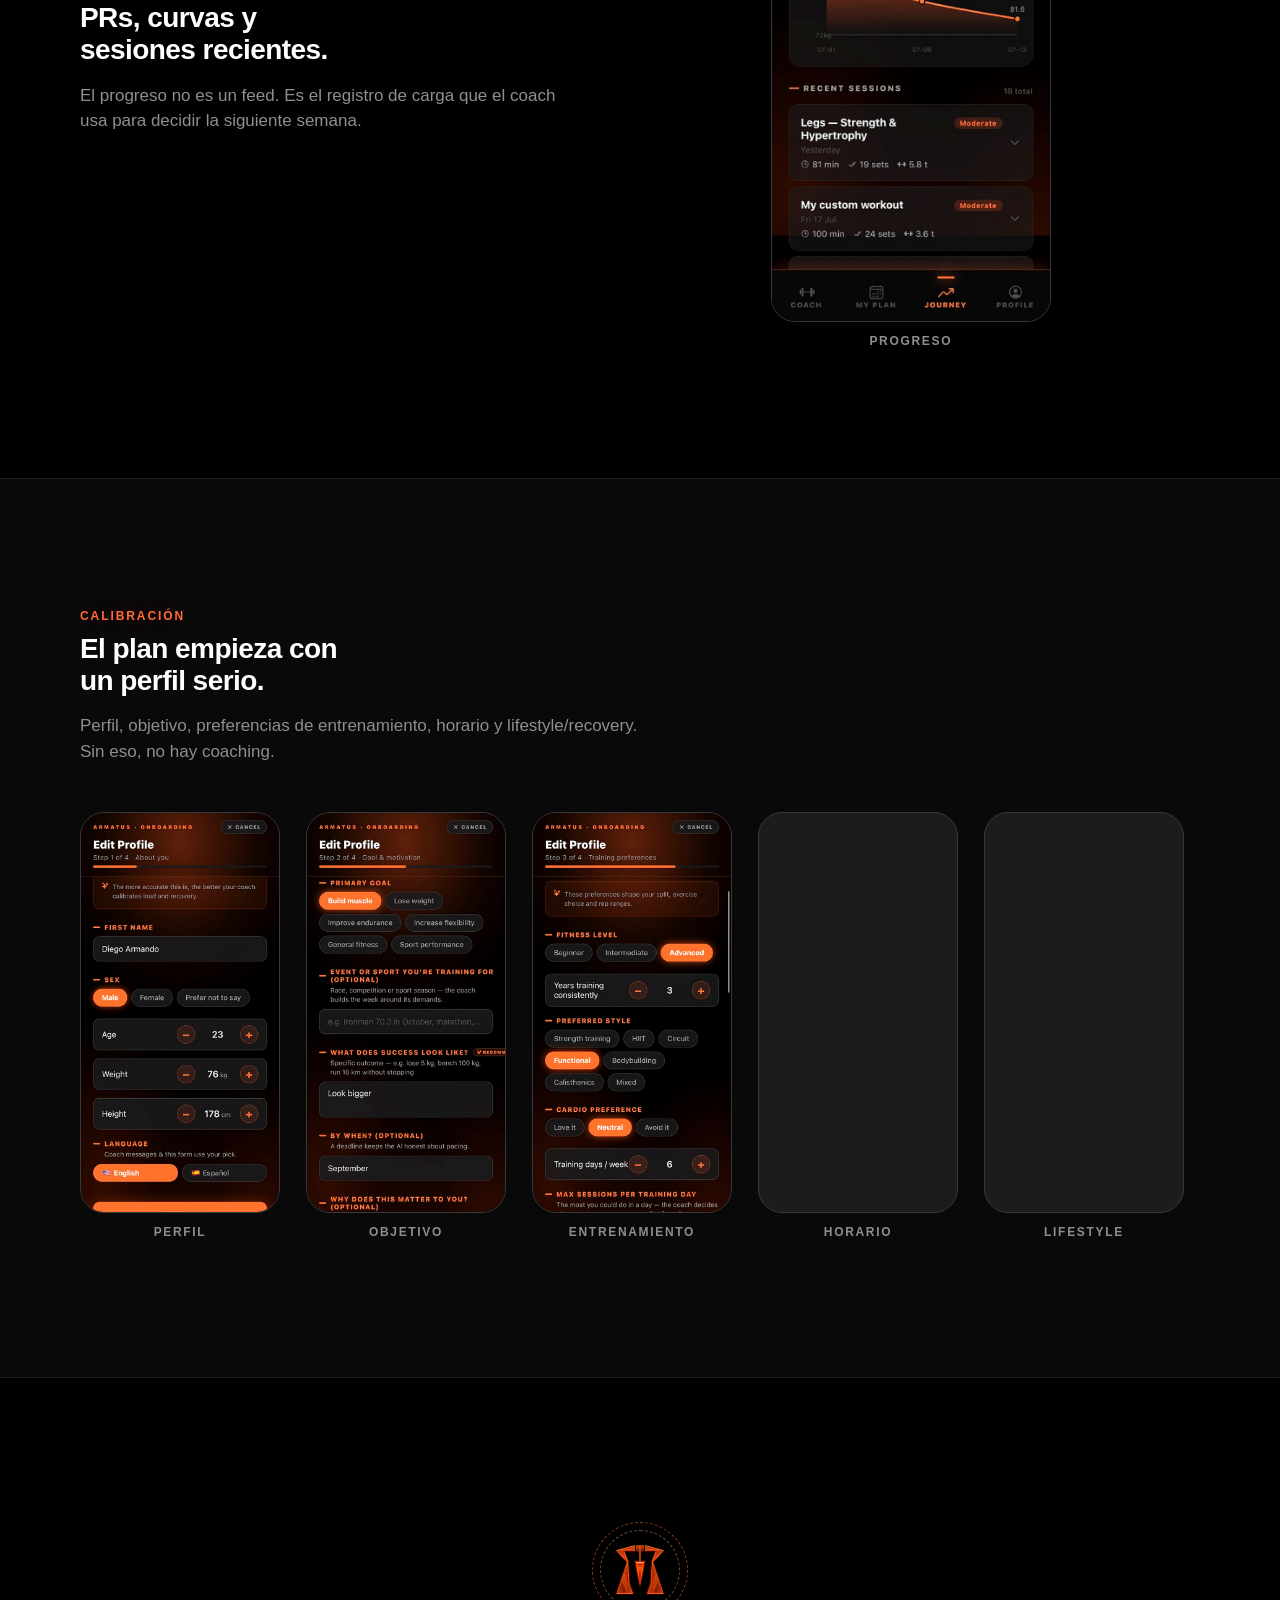
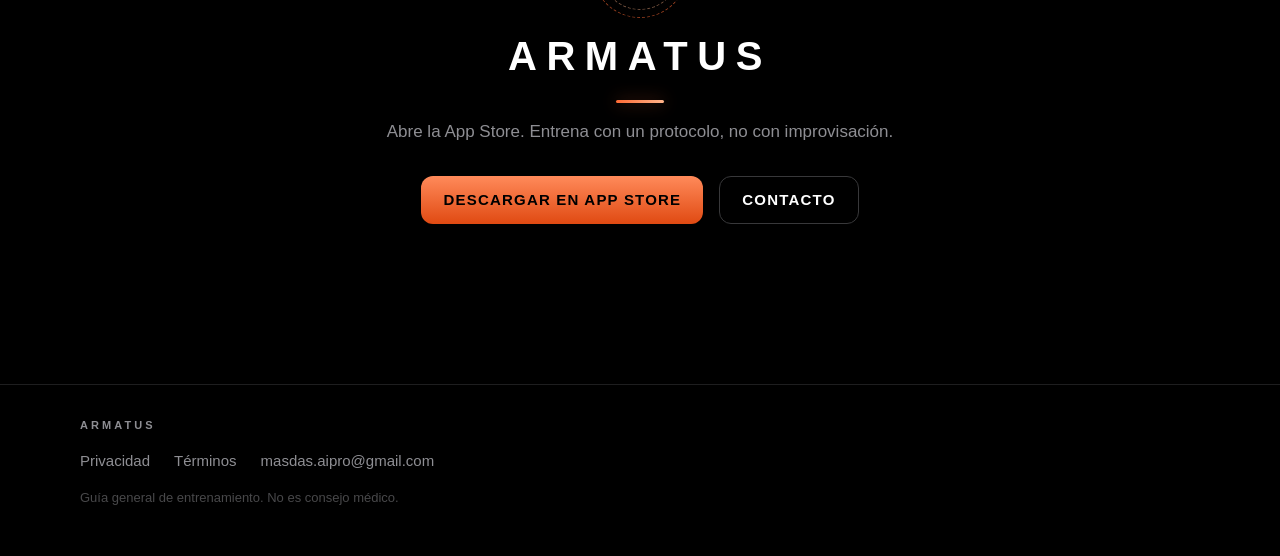
==== commit 54d79f43: "Add orange energy motion across the page LogoHalo core glow, ripples, bolt flashes, embers, and ambi" ====
--- a/index.html
+++ b/index.html
@@ -15,6 +15,11 @@
 </head>
 <body>
   <a class="skip" href="#coach">Skip to content</a>
+  <div class="ambient" aria-hidden="true">
+    <span class="ambient-orb ambient-orb--a"></span>
+    <span class="ambient-orb ambient-orb--b"></span>
+    <span class="ambient-orb ambient-orb--c"></span>
+  </div>
 
   <header class="topbar" data-topbar>
     <a class="topbar-brand" href="#top" aria-label="ARMATUS">
@@ -37,14 +42,37 @@
   <main id="top">
     <!-- Hero -->
     <section class="hero" aria-label="ARMATUS">
+      <div class="hero-energy" aria-hidden="true">
+        <span class="ripple ripple--1"></span>
+        <span class="ripple ripple--2"></span>
+        <span class="ripple ripple--3"></span>
+        <svg class="bolt" viewBox="0 0 64 96" fill="none" xmlns="http://www.w3.org/2000/svg">
+          <path
+            class="bolt-path"
+            d="M36 4 L14 52 H30 L24 92 L52 40 H34 L36 4 Z"
+            stroke="currentColor"
+            stroke-width="2.5"
+            stroke-linejoin="round"
+            stroke-linecap="round"
+          />
+        </svg>
+        <span class="ember ember--1"></span>
+        <span class="ember ember--2"></span>
+        <span class="ember ember--3"></span>
+        <span class="ember ember--4"></span>
+        <span class="ember ember--5"></span>
+        <span class="ember ember--6"></span>
+      </div>
       <div class="hero-inner">
         <div class="hero-copy">
           <div class="logo-mark logo-mark--hero" aria-hidden="true">
             <span class="logo-ring"></span>
             <span class="logo-ring logo-ring--inner"></span>
+            <span class="logo-core-glow"></span>
             <img src="assets/brand/icon.png" width="96" height="96" alt="" decoding="async" fetchpriority="high" />
           </div>
           <h1 class="wordmark wordmark--hero">ARMATUS</h1>
+          <span class="brand-underline" aria-hidden="true"></span>
           <p class="hero-line" data-i18n="hero.line">Fuerza con criterio de coach. No un chatbot genérico.</p>
           <div class="hero-cta">
             <a class="btn btn-primary" href="https://apps.apple.com/app/id6772606138" target="_blank" rel="noopener noreferrer" data-i18n="hero.cta">Descargar en App Store</a>
@@ -52,6 +80,10 @@
           </div>
         </div>
         <div class="hero-stage">
+          <div class="device-aura" aria-hidden="true">
+            <span class="scan-ring scan-ring--a"></span>
+            <span class="scan-ring scan-ring--b"></span>
+          </div>
           <figure class="device">
             <img
               src="assets/screens/01-coach-today.webp"
@@ -219,8 +251,31 @@
 
     <!-- Final CTA -->
     <section class="section section--cta" id="descargar">
+      <div class="cta-energy" aria-hidden="true">
+        <span class="ripple ripple--1"></span>
+        <span class="ripple ripple--2"></span>
+        <svg class="bolt bolt--cta" viewBox="0 0 64 96" fill="none" xmlns="http://www.w3.org/2000/svg">
+          <path
+            class="bolt-path"
+            d="M36 4 L14 52 H30 L24 92 L52 40 H34 L36 4 Z"
+            stroke="currentColor"
+            stroke-width="2.5"
+            stroke-linejoin="round"
+            stroke-linecap="round"
+          />
+        </svg>
+        <span class="ember ember--1"></span>
+        <span class="ember ember--3"></span>
+        <span class="ember ember--5"></span>
+      </div>
       <div class="section-inner cta reveal">
+        <div class="logo-mark logo-mark--cta" aria-hidden="true">
+          <span class="logo-ring"></span>
+          <span class="logo-ring logo-ring--inner"></span>
+          <img src="assets/brand/icon.png" width="64" height="64" alt="" loading="lazy" decoding="async" />
+        </div>
         <h2 class="wordmark wordmark--cta">ARMATUS</h2>
+        <span class="brand-underline brand-underline--center" aria-hidden="true"></span>
         <p class="section-lead cta-lead" data-i18n="cta.lead">Abre la App Store. Entrena con un protocolo, no con improvisación.</p>
         <div class="hero-cta">
           <a class="btn btn-primary" href="https://apps.apple.com/app/id6772606138" target="_blank" rel="noopener noreferrer" data-i18n="cta.store">Descargar en App Store</a>
--- a/styles.css
+++ b/styles.css
@@ -108,6 +108,71 @@
 .skip:focus {
   left: var(--pad);
   top: 12px;
+}
+
+/* Ambient page energy — AuthLogoHero-adjacent, orange only */
+.ambient {
+  position: fixed;
+  inset: 0;
+  pointer-events: none;
+  z-index: 0;
+  overflow: hidden;
+}
+
+.ambient-orb {
+  position: absolute;
+  border-radius: 50%;
+  filter: blur(80px);
+  opacity: 0.22;
+  background: radial-gradient(circle, rgba(255, 107, 53, 0.55) 0%, transparent 70%);
+  animation: orb-drift 14s ease-in-out infinite;
+}
+
+.ambient-orb--a {
+  width: min(48vw, 420px);
+  height: min(48vw, 420px);
+  top: -8%;
+  right: -6%;
+  animation-duration: 16s;
+}
+
+.ambient-orb--b {
+  width: min(40vw, 340px);
+  height: min(40vw, 340px);
+  bottom: 18%;
+  left: -10%;
+  opacity: 0.14;
+  animation-duration: 20s;
+  animation-delay: -4s;
+}
+
+.ambient-orb--c {
+  width: min(36vw, 300px);
+  height: min(36vw, 300px);
+  top: 48%;
+  right: 18%;
+  opacity: 0.1;
+  animation-duration: 18s;
+  animation-delay: -8s;
+}
+
+@keyframes orb-drift {
+  0%,
+  100% {
+    transform: translate3d(0, 0, 0) scale(1);
+    opacity: 0.16;
+  }
+  50% {
+    transform: translate3d(2%, -3%, 0) scale(1.08);
+    opacity: 0.28;
+  }
+}
+
+main,
+.topbar,
+.footer {
+  position: relative;
+  z-index: 1;
 }
 
 /* Top bar */
@@ -203,6 +268,36 @@
   line-height: 1.05;
 }
 
+.brand-underline {
+  display: block;
+  width: 48px;
+  height: 3px;
+  margin-top: 14px;
+  border-radius: 2px;
+  background: linear-gradient(90deg, var(--primary), var(--primary-soft), var(--primary-deep));
+  background-size: 200% 100%;
+  box-shadow: 0 0 16px rgba(255, 107, 53, 0.45);
+  animation: underline-pulse 2.8s ease-in-out infinite;
+}
+
+.brand-underline--center {
+  margin-inline: auto;
+}
+
+@keyframes underline-pulse {
+  0%,
+  100% {
+    width: 48px;
+    background-position: 0% 50%;
+    opacity: 0.85;
+  }
+  50% {
+    width: 88px;
+    background-position: 100% 50%;
+    opacity: 1;
+  }
+}
+
 .wordmark--cta {
   margin: 0;
   font-size: clamp(1.75rem, 5vw, 2.5rem);
@@ -246,6 +341,14 @@
   width: 96px;
   height: 96px;
   margin-bottom: var(--space-lg);
+  animation: logo-pulse 2.2s ease-in-out infinite;
+}
+
+.logo-mark--cta {
+  width: 64px;
+  height: 64px;
+  margin: 0 auto var(--space-lg);
+  animation: logo-pulse 2.2s ease-in-out infinite;
 }
 
 .logo-mark--hero .logo-ring {
@@ -254,6 +357,14 @@
 
 .logo-mark--hero .logo-ring--inner {
   inset: -12px;
+}
+
+.logo-mark--cta .logo-ring {
+  inset: -16px;
+}
+
+.logo-mark--cta .logo-ring--inner {
+  inset: -8px;
 }
 
 .logo-ring {
@@ -270,8 +381,14 @@
   animation: logo-spin-rev 14s linear infinite;
 }
 
-.logo-mark--hero {
-  animation: logo-pulse 2.2s ease-in-out infinite;
+.logo-core-glow {
+  position: absolute;
+  inset: -8px;
+  border-radius: 50%;
+  background: radial-gradient(circle, rgba(255, 107, 53, 0.45) 0%, transparent 68%);
+  z-index: 1;
+  animation: core-glow 2s ease-in-out infinite;
+  pointer-events: none;
 }
 
 @keyframes logo-spin {
@@ -296,15 +413,193 @@
   }
 }
 
+@keyframes core-glow {
+  0%,
+  100% {
+    opacity: 0.35;
+    transform: scale(0.92);
+  }
+  50% {
+    opacity: 0.9;
+    transform: scale(1.08);
+  }
+}
+
 /* Hero */
 .hero {
+  position: relative;
   min-height: 100svh;
   display: flex;
   align-items: center;
   padding: calc(72px + var(--space-xl)) var(--pad) var(--space-xxl);
+  overflow: hidden;
+}
+
+.hero-energy,
+.cta-energy {
+  position: absolute;
+  inset: 0;
+  pointer-events: none;
+  overflow: hidden;
+}
+
+.ripple {
+  position: absolute;
+  left: 18%;
+  top: 38%;
+  width: min(42vw, 320px);
+  height: min(42vw, 320px);
+  margin: calc(min(42vw, 320px) / -2) 0 0 calc(min(42vw, 320px) / -2);
+  border-radius: 50%;
+  border: 1px solid rgba(255, 107, 53, 0.35);
+  opacity: 0;
+  animation: ripple-out 2.2s cubic-bezier(0.22, 0.61, 0.36, 1) infinite;
+}
+
+.ripple--2 {
+  animation-delay: 0.7s;
+}
+
+.ripple--3 {
+  animation-delay: 1.4s;
+}
+
+.cta-energy .ripple {
+  left: 50%;
+  top: 42%;
+}
+
+@keyframes ripple-out {
+  0% {
+    transform: scale(0.45);
+    opacity: 0.55;
+  }
+  100% {
+    transform: scale(1.55);
+    opacity: 0;
+  }
+}
+
+.bolt {
+  position: absolute;
+  left: 12%;
+  top: 22%;
+  width: clamp(36px, 6vw, 56px);
+  height: auto;
+  color: var(--primary);
+  opacity: 0;
+  filter: drop-shadow(0 0 12px rgba(255, 107, 53, 0.65));
+  animation: bolt-flash 5.5s ease-in-out infinite;
+}
+
+.bolt--cta {
+  left: auto;
+  right: 14%;
+  top: 18%;
+  animation-delay: 1.8s;
+}
+
+.bolt-path {
+  fill: rgba(255, 107, 53, 0.12);
+  stroke: var(--primary);
+}
+
+@keyframes bolt-flash {
+  0%,
+  86%,
+  100% {
+    opacity: 0;
+    transform: scale(0.92) translateY(4px);
+  }
+  88% {
+    opacity: 0.15;
+  }
+  90%,
+  93% {
+    opacity: 0.95;
+    transform: scale(1) translateY(0);
+  }
+  95% {
+    opacity: 0.2;
+  }
+}
+
+.ember {
+  position: absolute;
+  width: 3px;
+  height: 3px;
+  border-radius: 50%;
+  background: var(--primary-soft);
+  box-shadow: 0 0 8px rgba(255, 107, 53, 0.8);
+  opacity: 0;
+  animation: ember-rise 3.6s ease-in-out infinite;
+}
+
+.ember--1 {
+  left: 16%;
+  bottom: 28%;
+  animation-delay: 0s;
+}
+.ember--2 {
+  left: 22%;
+  bottom: 24%;
+  animation-delay: 0.5s;
+  width: 2px;
+  height: 2px;
+}
+.ember--3 {
+  left: 28%;
+  bottom: 30%;
+  animation-delay: 1.1s;
+}
+.ember--4 {
+  left: 12%;
+  bottom: 34%;
+  animation-delay: 1.7s;
+  width: 2px;
+  height: 2px;
+}
+.ember--5 {
+  left: 34%;
+  bottom: 26%;
+  animation-delay: 2.2s;
+}
+.ember--6 {
+  left: 20%;
+  bottom: 36%;
+  animation-delay: 2.8s;
+}
+
+.cta-energy .ember--1 {
+  left: 42%;
+  bottom: 30%;
+}
+.cta-energy .ember--3 {
+  left: 50%;
+  bottom: 28%;
+}
+.cta-energy .ember--5 {
+  left: 58%;
+  bottom: 32%;
+}
+
+@keyframes ember-rise {
+  0% {
+    opacity: 0;
+    transform: translateY(0) scale(0.8);
+  }
+  20% {
+    opacity: 0.9;
+  }
+  100% {
+    opacity: 0;
+    transform: translateY(-72px) scale(0.4);
+  }
 }
 
 .hero-inner {
+  position: relative;
+  z-index: 1;
   width: min(100%, var(--max));
   margin: 0 auto;
   display: grid;
@@ -333,12 +628,47 @@
 }
 
 .hero-stage {
+  position: relative;
   display: flex;
   justify-content: center;
 }
 
+.device-aura {
+  position: absolute;
+  inset: 8% 12%;
+  pointer-events: none;
+  z-index: 0;
+}
+
+.scan-ring {
+  position: absolute;
+  inset: 0;
+  border-radius: 40%;
+  border: 1px solid rgba(255, 107, 53, 0.2);
+  animation: scan-spin 8.2s linear infinite;
+}
+
+.scan-ring--b {
+  inset: 8%;
+  border-color: rgba(255, 180, 138, 0.18);
+  animation-duration: 12s;
+  animation-direction: reverse;
+}
+
+@keyframes scan-spin {
+  to {
+    transform: rotate(360deg);
+  }
+}
+
+.hero-stage .device {
+  position: relative;
+  z-index: 1;
+}
+
 .hero-copy .logo-mark--hero,
 .hero-copy .wordmark--hero,
+.hero-copy .brand-underline,
 .hero-copy .hero-line,
 .hero-copy .hero-cta {
   opacity: 0;
@@ -352,11 +682,16 @@
 .hero-copy .wordmark--hero {
   animation-delay: 120ms;
 }
+.hero-copy .brand-underline {
+  animation:
+    rise var(--motion-slow) var(--ease-out) 160ms forwards,
+    underline-pulse 2.8s ease-in-out 520ms infinite;
+}
 .hero-copy .hero-line {
-  animation-delay: 200ms;
+  animation-delay: 220ms;
 }
 .hero-copy .hero-cta {
-  animation-delay: 280ms;
+  animation-delay: 300ms;
 }
 
 .hero-stage .device {
@@ -399,11 +734,23 @@
 .btn-primary {
   background: linear-gradient(180deg, #ff8a5a 0%, var(--primary-deep) 100%);
   color: #000;
+  box-shadow: 0 0 0 0 rgba(255, 107, 53, 0.35);
+  animation: cta-glow 2.8s ease-in-out infinite;
 }
 
 .btn-primary:hover,
 .btn-primary:focus-visible {
   opacity: 0.92;
+}
+
+@keyframes cta-glow {
+  0%,
+  100% {
+    box-shadow: 0 0 0 0 rgba(255, 107, 53, 0.2);
+  }
+  50% {
+    box-shadow: 0 0 24px 2px rgba(255, 107, 53, 0.35);
+  }
 }
 
 .btn-ghost {
@@ -478,6 +825,12 @@
   letter-spacing: 0.16em;
   text-transform: uppercase;
   color: var(--text-secondary);
+}
+
+.reveal.is-in .eyebrow {
+  color: var(--primary);
+  text-shadow: 0 0 18px rgba(255, 107, 53, 0.25);
+  transition: color var(--motion-slow) var(--ease-out), text-shadow var(--motion-slow) var(--ease-out);
 }
 
 .section-title {
@@ -616,7 +969,14 @@
 }
 
 /* CTA */
+.section--cta {
+  position: relative;
+  overflow: hidden;
+}
+
 .cta {
+  position: relative;
+  z-index: 1;
   text-align: center;
   padding-block: var(--space-xl);
 }
@@ -757,6 +1117,15 @@
   .logo-ring,
   .logo-ring--inner,
   .logo-mark--hero,
+  .logo-mark--cta,
+  .logo-core-glow,
+  .brand-underline,
+  .ambient-orb,
+  .ripple,
+  .bolt,
+  .ember,
+  .scan-ring,
+  .btn-primary,
   .hero-copy .logo-mark--hero,
   .hero-copy .wordmark--hero,
   .hero-copy .hero-line,
@@ -767,6 +1136,16 @@
     transform: none;
   }
 
+  .bolt,
+  .ember,
+  .ripple {
+    opacity: 0 !important;
+  }
+
+  .ambient-orb {
+    opacity: 0.12;
+  }
+
   .reveal {
     opacity: 1;
     transform: none;
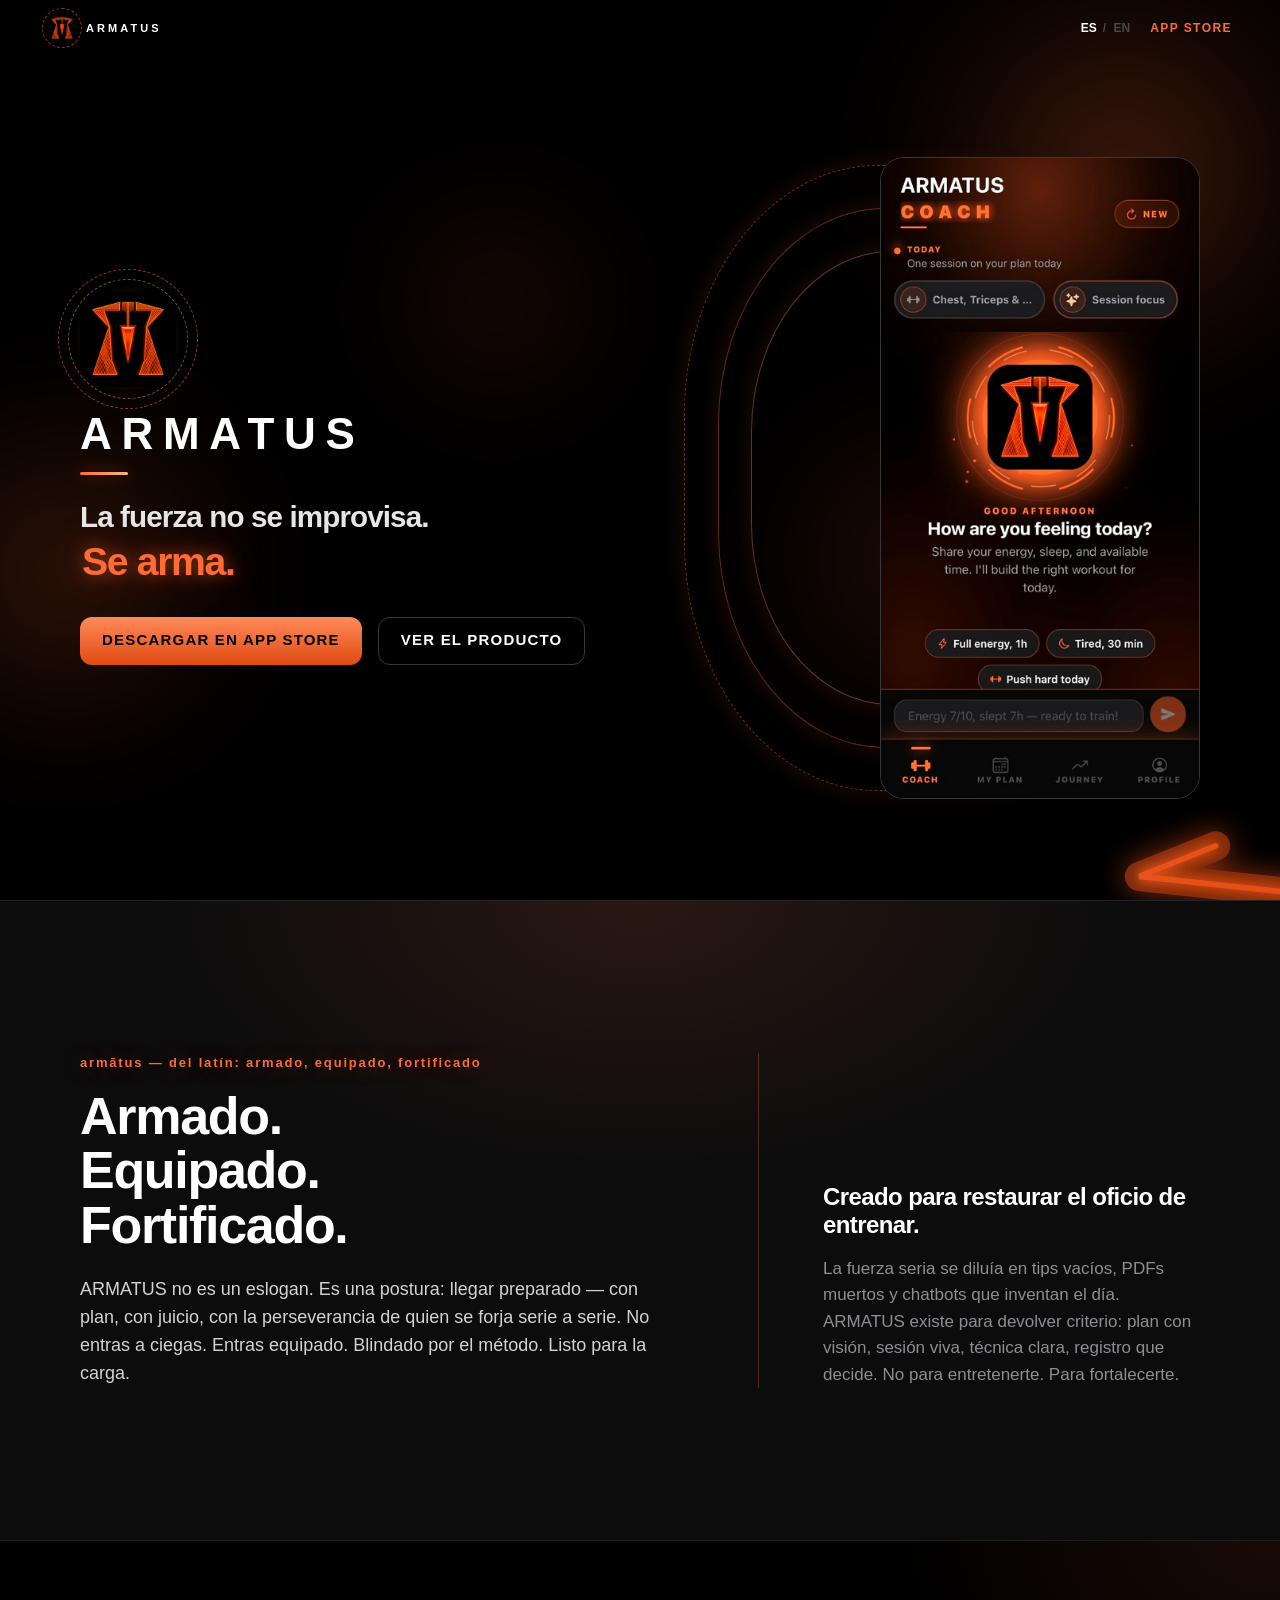
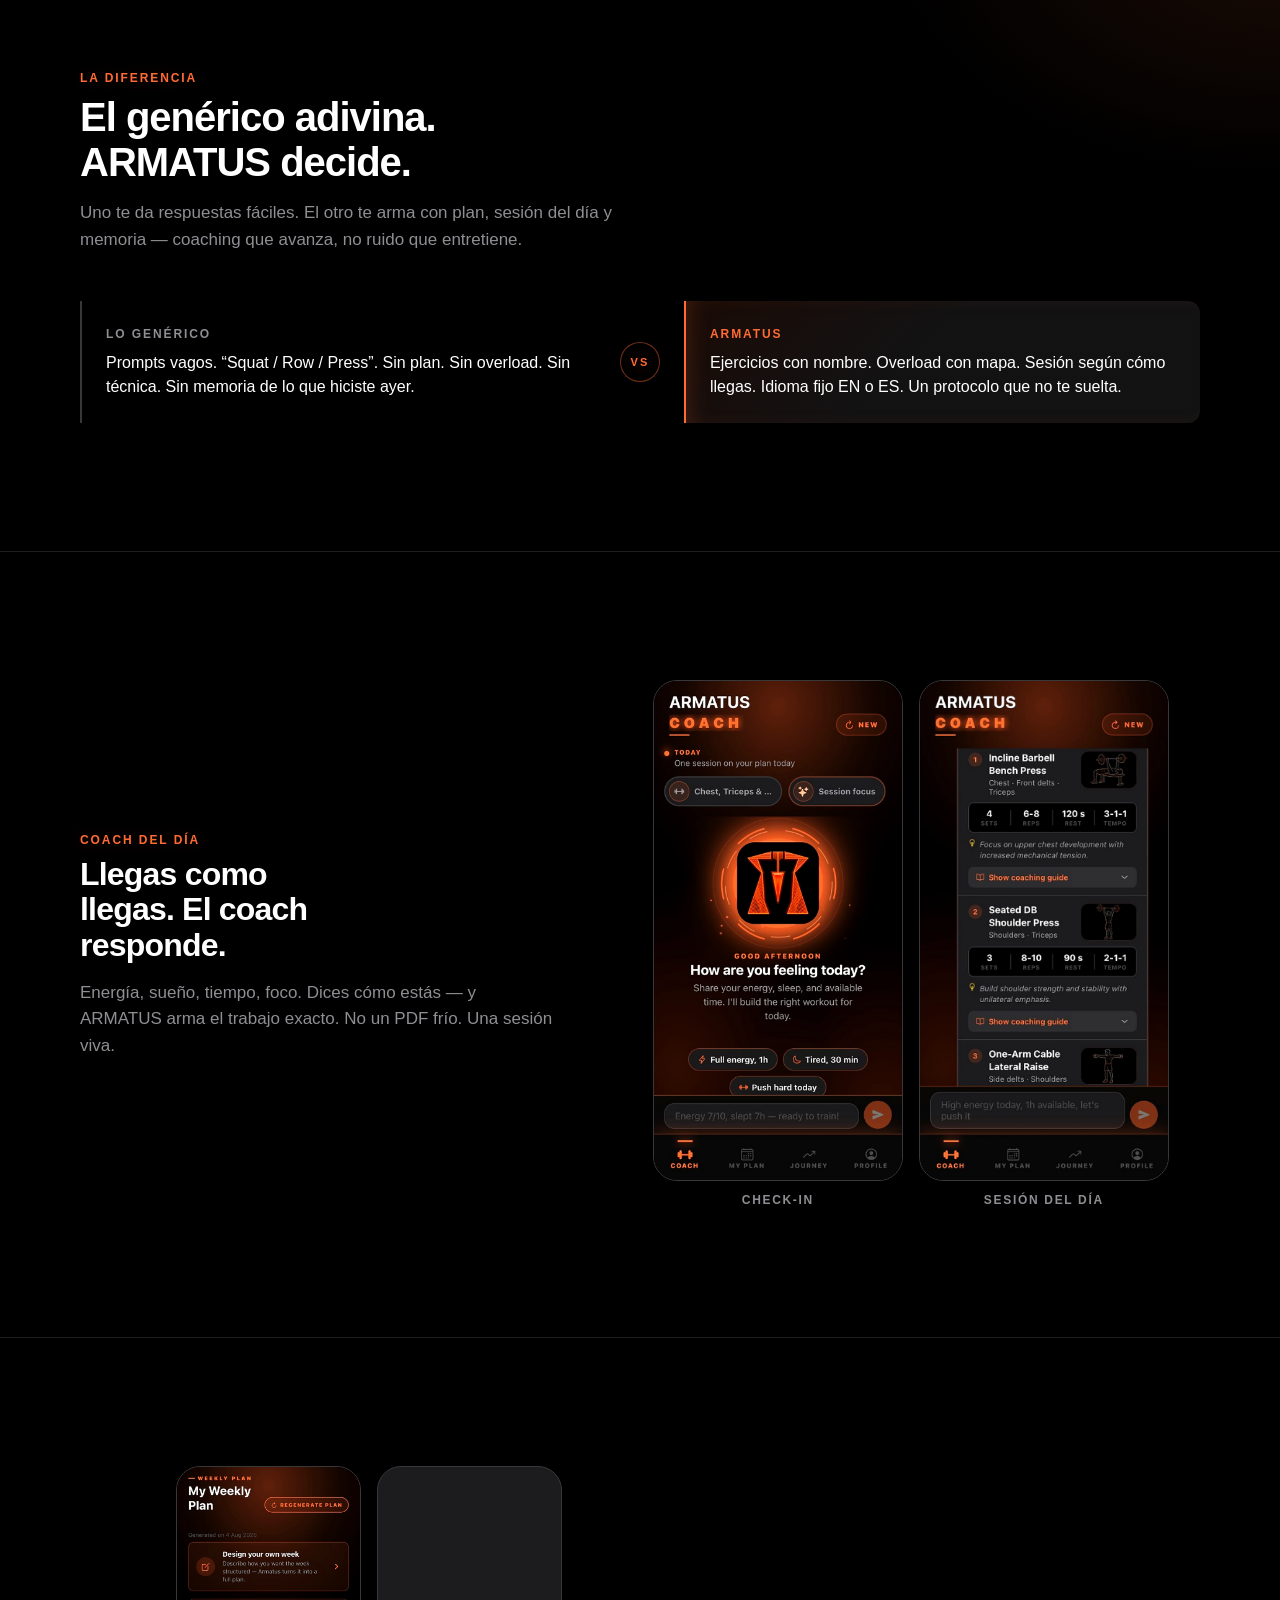
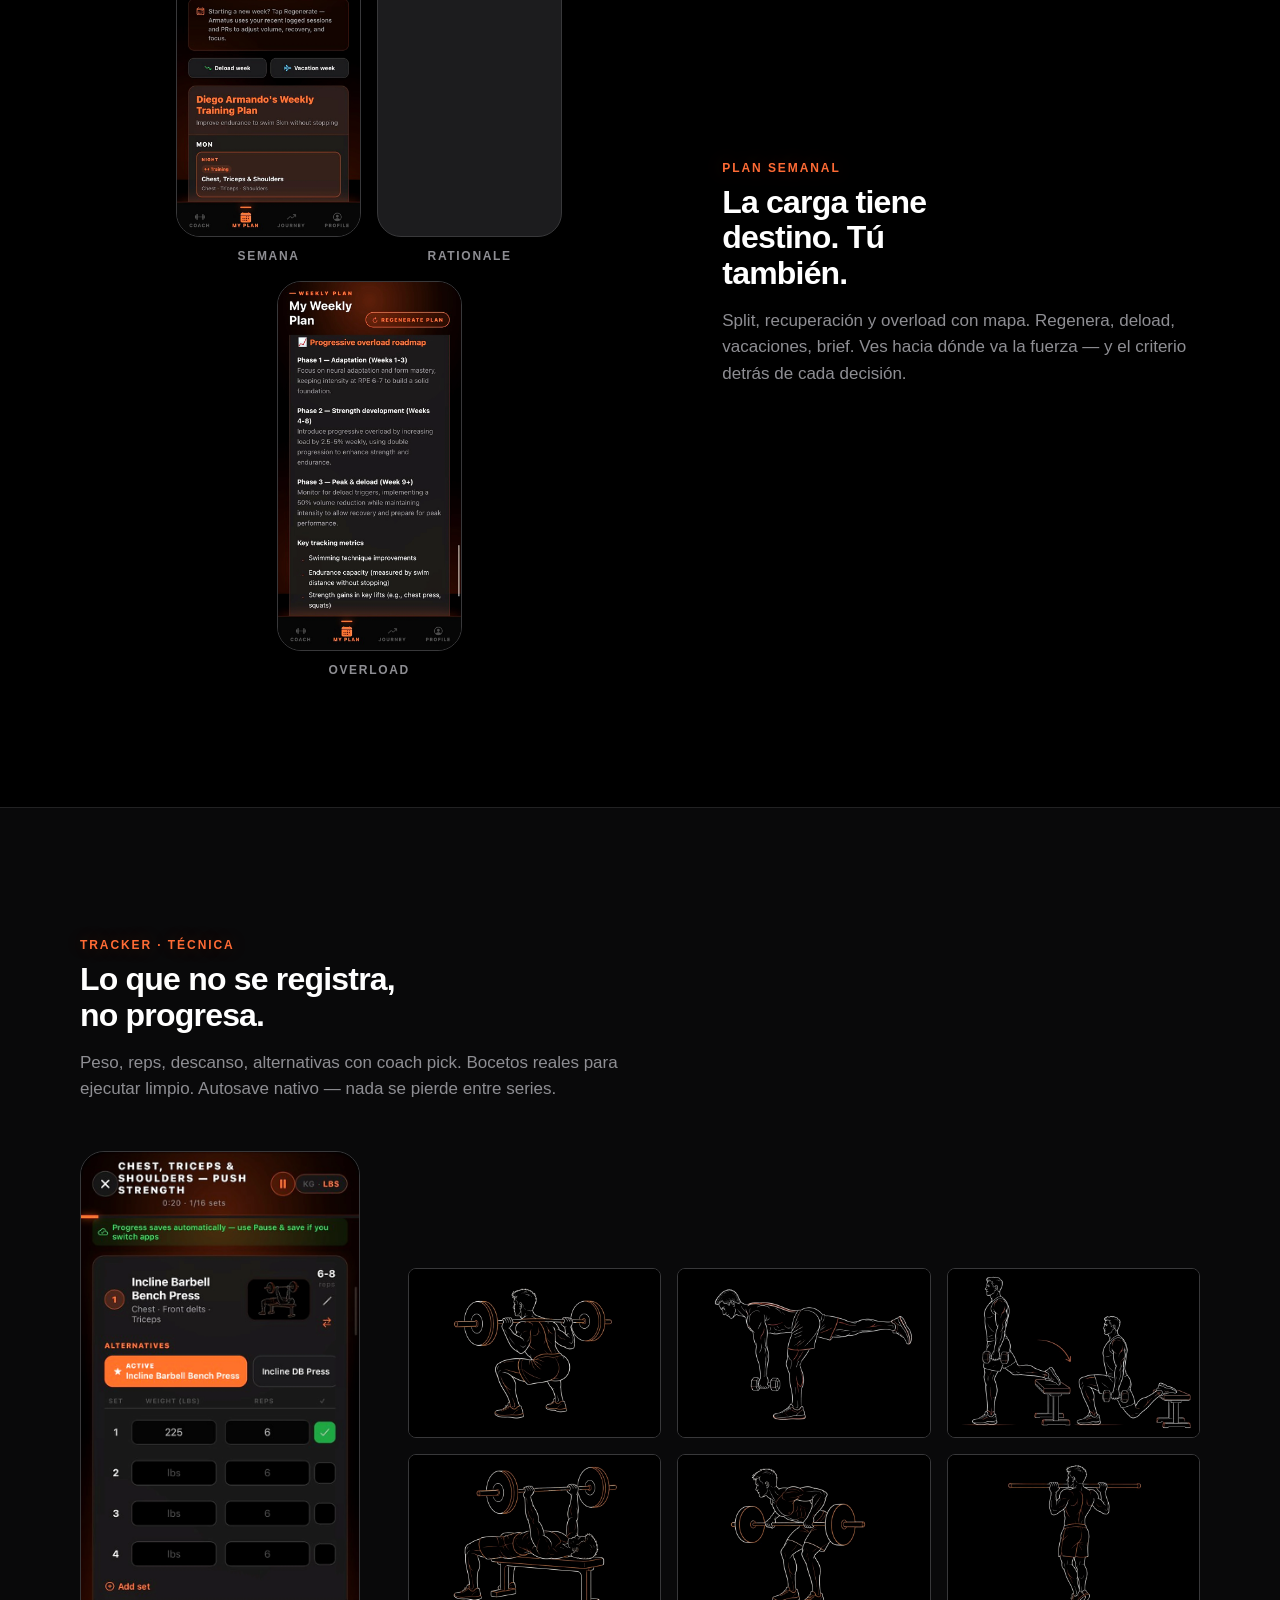
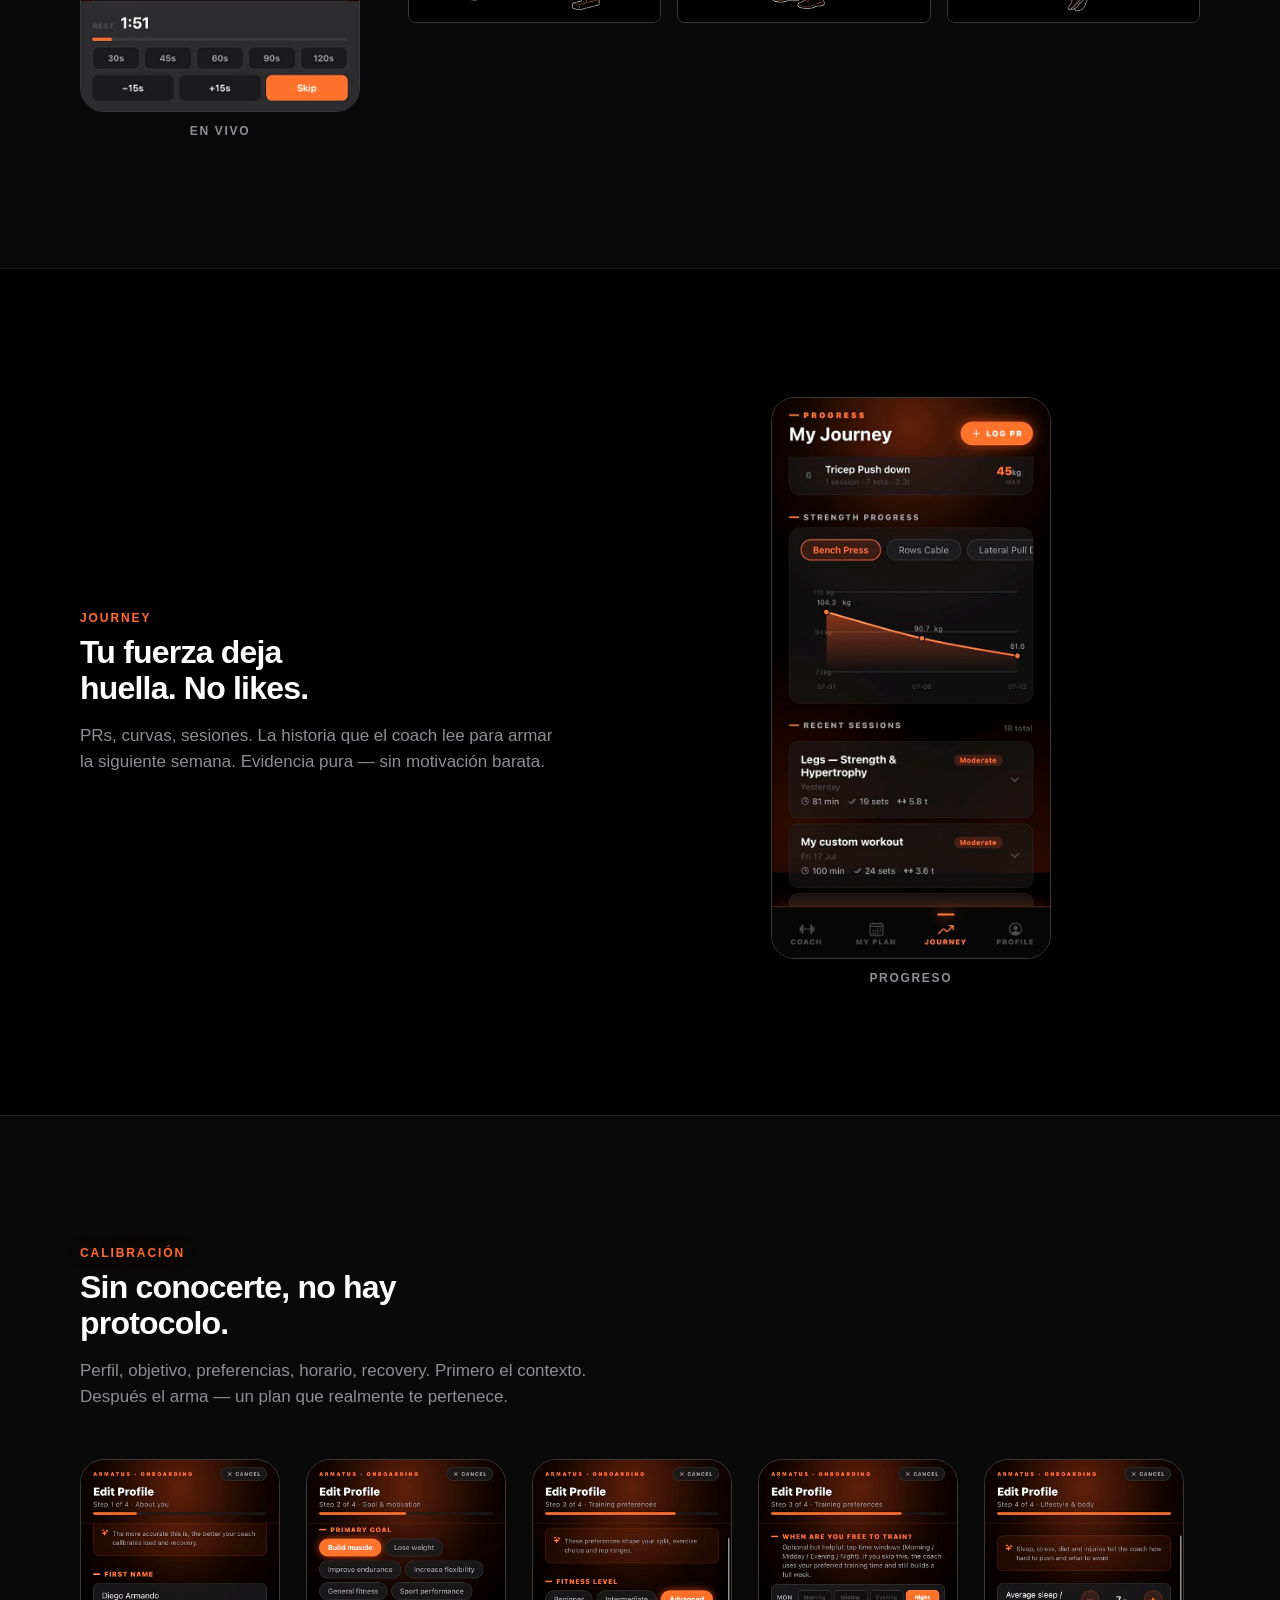
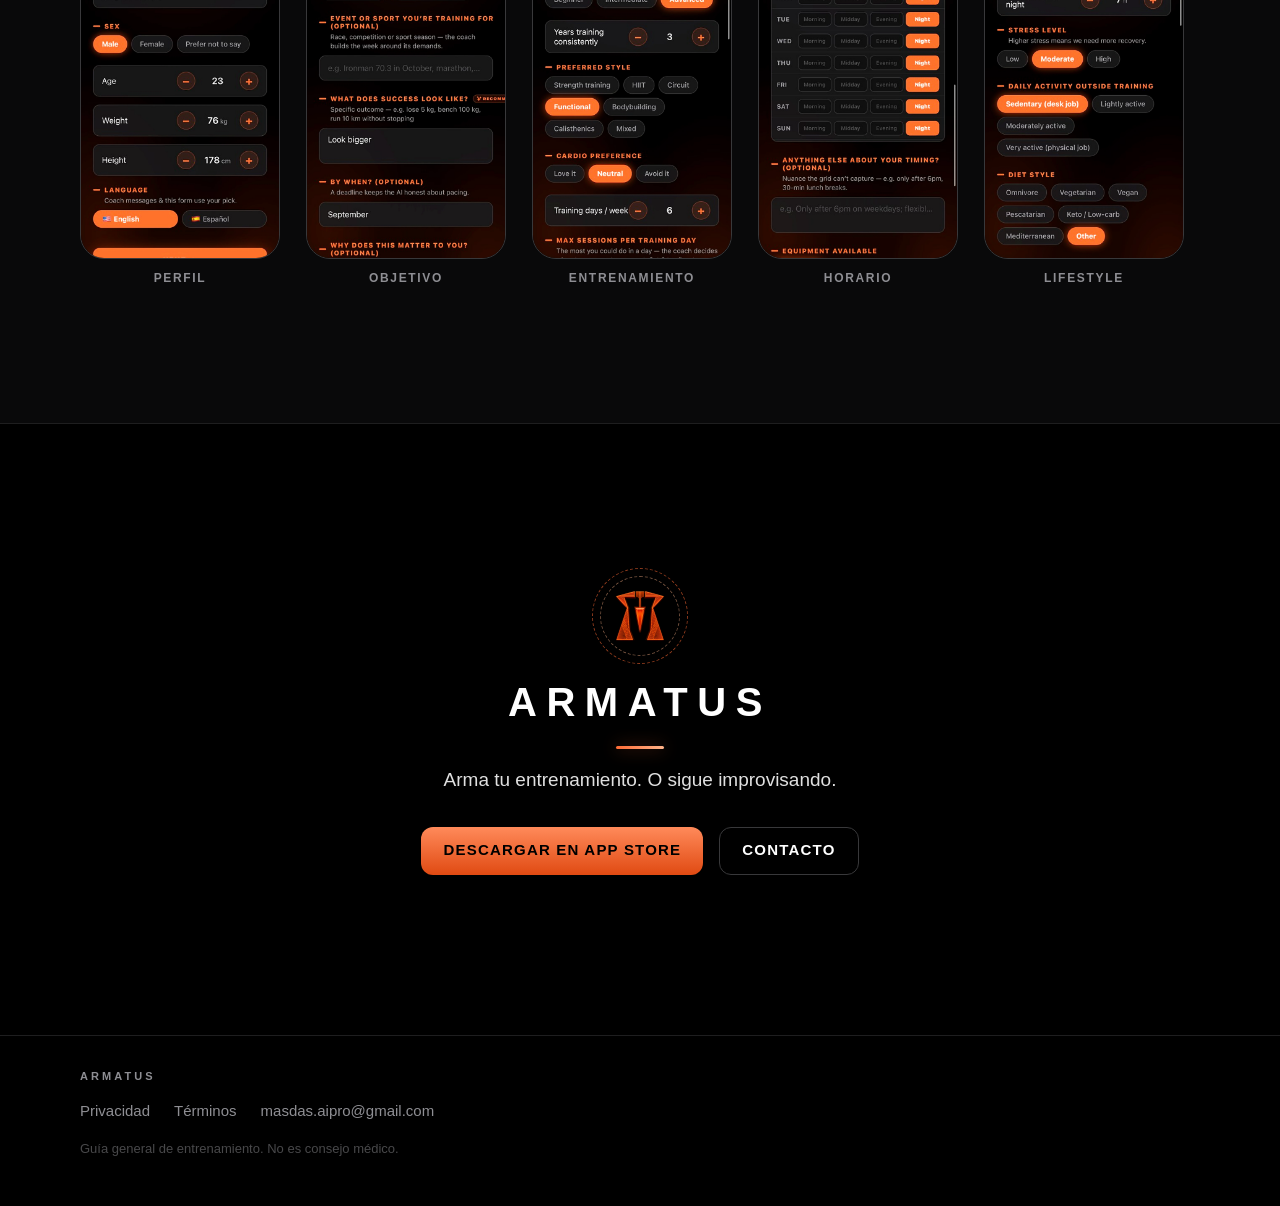
==== commit a07ccea6: "Ship thunder motion, manifesto copy, and typewriter hero. Diagonal lightning, stronger energy animat" ====
--- a/index.html
+++ b/index.html
@@ -3,13 +3,13 @@
 <head>
   <meta charset="utf-8" />
   <meta name="viewport" content="width=device-width, initial-scale=1" />
-  <title>ARMATUS — Entrenamiento de fuerza con criterio de coach</title>
-  <meta name="description" content="ARMATUS es coaching profesional de fuerza: plan semanal, sesión del día según cómo te sientes, tracker y técnica. EN/ES." />
+  <title>ARMATUS — La fuerza no se improvisa. Se arma.</title>
+  <meta name="description" content="ARMATUS — del latín armātus: armado, equipado, fortificado. Coaching de fuerza con plan semanal, sesión del día y criterio real. No improvisación." />
   <meta name="theme-color" content="#000000" />
   <link rel="icon" type="image/png" href="assets/brand/favicon.png" />
   <link rel="apple-touch-icon" href="assets/brand/icon-192.png" />
-  <meta property="og:title" content="ARMATUS" />
-  <meta property="og:description" content="Professional strength coaching — not a generic fitness chatbot." />
+  <meta property="og:title" content="ARMATUS — Strength isn’t improvised. It’s armed." />
+  <meta property="og:description" content="From Latin armātus: armed, equipped, fortified. Professional strength coaching with judgment — plan, daily session, technique." />
   <meta property="og:image" content="assets/brand/icon.png" />
   <link rel="stylesheet" href="styles.css" />
 </head>
@@ -19,6 +19,7 @@
     <span class="ambient-orb ambient-orb--a"></span>
     <span class="ambient-orb ambient-orb--b"></span>
     <span class="ambient-orb ambient-orb--c"></span>
+    <span class="ambient-orb ambient-orb--d"></span>
   </div>
 
   <header class="topbar" data-topbar>
@@ -43,26 +44,103 @@
     <!-- Hero -->
     <section class="hero" aria-label="ARMATUS">
       <div class="hero-energy" aria-hidden="true">
+        <span class="hero-flash"></span>
         <span class="ripple ripple--1"></span>
         <span class="ripple ripple--2"></span>
         <span class="ripple ripple--3"></span>
-        <svg class="bolt" viewBox="0 0 64 96" fill="none" xmlns="http://www.w3.org/2000/svg">
-          <path
-            class="bolt-path"
-            d="M36 4 L14 52 H30 L24 92 L52 40 H34 L36 4 Z"
-            stroke="currentColor"
-            stroke-width="2.5"
-            stroke-linejoin="round"
-            stroke-linecap="round"
-          />
-        </svg>
+        <span class="ripple ripple--4"></span>
         <span class="ember ember--1"></span>
         <span class="ember ember--2"></span>
         <span class="ember ember--3"></span>
         <span class="ember ember--4"></span>
         <span class="ember ember--5"></span>
         <span class="ember ember--6"></span>
-      </div>
+        <span class="ember ember--7"></span>
+        <span class="ember ember--8"></span>
+      </div>
+
+      <!-- Full-bleed diagonal thunder across the hero -->
+      <div class="hero-thunder" aria-hidden="true">
+        <span class="thunder-strike-flash"></span>
+        <svg class="thunder-svg" viewBox="0 0 1600 900" preserveAspectRatio="xMidYMid slice" fill="none">
+          <defs>
+            <filter id="thunder-glow" x="-40%" y="-40%" width="180%" height="180%">
+              <feGaussianBlur stdDeviation="6" result="blur" />
+              <feMerge>
+                <feMergeNode in="blur" />
+                <feMergeNode in="blur" />
+                <feMergeNode in="SourceGraphic" />
+              </feMerge>
+            </filter>
+            <filter id="thunder-glow-soft" x="-50%" y="-50%" width="200%" height="200%">
+              <feGaussianBlur stdDeviation="14" result="blur" />
+              <feMerge>
+                <feMergeNode in="blur" />
+                <feMergeNode in="SourceGraphic" />
+              </feMerge>
+            </filter>
+            <linearGradient id="thunder-grad" x1="40" y1="20" x2="1560" y2="880" gradientUnits="userSpaceOnUse">
+              <stop offset="0%" stop-color="#FFB48A" />
+              <stop offset="40%" stop-color="#FF6B35" />
+              <stop offset="100%" stop-color="#E04A12" />
+            </linearGradient>
+          </defs>
+          <!-- soft bloom -->
+          <path
+            class="thunder-bloom"
+            d="M40 48 L220 110 L165 145 L410 230 L330 275 L620 370 L530 420 L860 520 L760 575 L1120 680 L1000 740 L1380 820 L1280 860 L1560 890"
+            stroke="url(#thunder-grad)"
+            stroke-width="28"
+            stroke-linecap="round"
+            stroke-linejoin="round"
+            filter="url(#thunder-glow-soft)"
+          />
+          <!-- main jagged bolt -->
+          <path
+            class="thunder-main"
+            d="M40 48 L220 110 L165 145 L410 230 L330 275 L620 370 L530 420 L860 520 L760 575 L1120 680 L1000 740 L1380 820 L1280 860 L1560 890"
+            stroke="url(#thunder-grad)"
+            stroke-width="5.5"
+            stroke-linecap="round"
+            stroke-linejoin="miter"
+            filter="url(#thunder-glow)"
+          />
+          <!-- hot white-orange core -->
+          <path
+            class="thunder-core"
+            d="M40 48 L220 110 L165 145 L410 230 L330 275 L620 370 L530 420 L860 520 L760 575 L1120 680 L1000 740 L1380 820 L1280 860 L1560 890"
+            stroke="#FFE0C8"
+            stroke-width="1.8"
+            stroke-linecap="round"
+            stroke-linejoin="miter"
+          />
+          <!-- secondary ghost bolt (offset) -->
+          <path
+            class="thunder-ghost"
+            d="M120 10 L300 80 L250 110 L480 200 L410 240 L680 340 L600 380 L900 470 L820 520 L1180 640 L1080 690 L1420 780"
+            stroke="#FF6B35"
+            stroke-width="2.2"
+            stroke-linecap="round"
+            stroke-linejoin="miter"
+            filter="url(#thunder-glow)"
+          />
+          <!-- forks -->
+          <path class="thunder-branch thunder-branch--1" d="M220 110 L310 70 L295 40" stroke="#FFB48A" stroke-width="3" stroke-linecap="round" stroke-linejoin="round" filter="url(#thunder-glow)" />
+          <path class="thunder-branch thunder-branch--2" d="M410 230 L520 195 L505 155" stroke="#FF6B35" stroke-width="3.2" stroke-linecap="round" stroke-linejoin="round" filter="url(#thunder-glow)" />
+          <path class="thunder-branch thunder-branch--3" d="M620 370 L540 330 L500 290" stroke="#E04A12" stroke-width="2.6" stroke-linecap="round" stroke-linejoin="round" filter="url(#thunder-glow)" />
+          <path class="thunder-branch thunder-branch--4" d="M860 520 L980 480 L960 430" stroke="#FFB48A" stroke-width="3.4" stroke-linecap="round" stroke-linejoin="round" filter="url(#thunder-glow)" />
+          <path class="thunder-branch thunder-branch--5" d="M1120 680 L1240 640 L1210 590" stroke="#FF6B35" stroke-width="3" stroke-linecap="round" stroke-linejoin="round" filter="url(#thunder-glow)" />
+          <path class="thunder-branch thunder-branch--6" d="M1000 740 L920 800 L860 830" stroke="#E04A12" stroke-width="2.4" stroke-linecap="round" stroke-linejoin="round" filter="url(#thunder-glow)" />
+        </svg>
+        <span class="thunder-spark thunder-spark--1"></span>
+        <span class="thunder-spark thunder-spark--2"></span>
+        <span class="thunder-spark thunder-spark--3"></span>
+        <span class="thunder-spark thunder-spark--4"></span>
+        <span class="thunder-spark thunder-spark--5"></span>
+        <span class="thunder-spark thunder-spark--6"></span>
+        <span class="thunder-spark thunder-spark--7"></span>
+      </div>
+
       <div class="hero-inner">
         <div class="hero-copy">
           <div class="logo-mark logo-mark--hero" aria-hidden="true">
@@ -73,18 +151,25 @@
           </div>
           <h1 class="wordmark wordmark--hero">ARMATUS</h1>
           <span class="brand-underline" aria-hidden="true"></span>
-          <p class="hero-line" data-i18n="hero.line">Fuerza con criterio de coach. No un chatbot genérico.</p>
+          <div class="hero-statement" data-hero-type>
+            <p class="hero-type" aria-live="polite">
+              <span class="hero-line hero-line--a" data-type-a>La fuerza no se improvisa.</span>
+              <span class="hero-line hero-line--b" data-type-b>Se arma.</span>
+            </p>
+          </div>
           <div class="hero-cta">
             <a class="btn btn-primary" href="https://apps.apple.com/app/id6772606138" target="_blank" rel="noopener noreferrer" data-i18n="hero.cta">Descargar en App Store</a>
             <a class="btn btn-ghost" href="#coach" data-i18n="hero.secondary">Ver el producto</a>
           </div>
         </div>
+
         <div class="hero-stage">
           <div class="device-aura" aria-hidden="true">
             <span class="scan-ring scan-ring--a"></span>
             <span class="scan-ring scan-ring--b"></span>
-          </div>
-          <figure class="device">
+            <span class="scan-ring scan-ring--c"></span>
+          </div>
+          <figure class="device device--float">
             <img
               src="assets/screens/01-coach-today.webp"
               width="1600"
@@ -98,40 +183,57 @@
       </div>
     </section>
 
+    <!-- Meaning — primary manifesto -->
+    <section class="section section--origin" id="origen">
+      <div class="section-inner origin reveal">
+        <header class="origin-hero">
+          <p class="origin-latin" data-i18n="name.latin">armātus — del latín: armado, equipado, fortificado</p>
+          <h2 class="origin-title" data-i18n="name.title">Armado. Equipado. Fortificado.</h2>
+          <p class="origin-body origin-body--lead" data-i18n="name.body">ARMATUS no es un eslogan. Es una postura: llegar preparado — con plan, con juicio, con la perseverancia de quien se forja serie a serie. No entras a ciegas. Entras equipado. Blindado por el método. Listo para la carga.</p>
+        </header>
+        <div class="origin-why">
+          <h3 class="origin-why-title" data-i18n="why.title">Creado para restaurar el oficio de entrenar.</h3>
+          <p class="origin-body" data-i18n="why.body">La fuerza seria se diluía en tips vacíos, PDFs muertos y chatbots que inventan el día. ARMATUS existe para devolver criterio: plan con visión, sesión viva, técnica clara, registro que decide. No para entretenerte. Para fortalecerte.</p>
+        </div>
+      </div>
+    </section>
+
     <!-- Positioning -->
-    <section class="section" id="posicion">
+    <section class="section section--compare" id="posicion">
       <div class="section-inner reveal">
-        <h2 class="section-title" data-i18n="pos.title">Coaching profesional. No fitness AI genérico.</h2>
-        <p class="section-lead" data-i18n="pos.lead">Dos capas reales: plan semanal con sobrecarga progresiva, y sesión del día generada según energía, sueño, tiempo y foco.</p>
+        <p class="eyebrow" data-i18n="pos.tag">La diferencia</p>
+        <h2 class="section-title section-title--impact" data-i18n="pos.title">El genérico adivina. ARMATUS decide.</h2>
+        <p class="section-lead" data-i18n="pos.lead">Uno te da respuestas fáciles. El otro te arma con plan, sesión del día y memoria — coaching que avanza, no ruido que entretiene.</p>
         <div class="compare">
           <div class="compare-col">
             <p class="compare-label" data-i18n="pos.badLabel">Lo genérico</p>
-            <p class="compare-body" data-i18n="pos.bad">Prompts vagos. “Squat / Row / Press”. Sin plan, sin overload, sin técnica.</p>
-          </div>
+            <p class="compare-body" data-i18n="pos.bad">Prompts vagos. “Squat / Row / Press”. Sin plan. Sin overload. Sin técnica. Sin memoria de lo que hiciste ayer.</p>
+          </div>
+          <div class="compare-vs" aria-hidden="true"><span>VS</span></div>
           <div class="compare-col compare-col--accent">
             <p class="compare-label" data-i18n="pos.goodLabel">ARMATUS</p>
-            <p class="compare-body" data-i18n="pos.good">Incline DB press. Deficit RDL. Bulgarian. Chest-supported row. Idioma fijo EN o ES.</p>
+            <p class="compare-body" data-i18n="pos.good">Ejercicios con nombre. Overload con mapa. Sesión según cómo llegas. Idioma fijo EN o ES. Un protocolo que no te suelta.</p>
           </div>
         </div>
       </div>
     </section>
 
     <!-- Coach -->
-    <section class="section section--tone" id="coach">
+    <section class="section" id="coach">
       <div class="section-inner split reveal">
         <div class="split-copy">
-          <p class="eyebrow" data-i18n="coach.tag">Capa 2 · Coach</p>
-          <h2 class="section-title" data-i18n="coach.title">La sesión nace de cómo te sientes hoy.</h2>
-          <p class="section-lead" data-i18n="coach.lead">Energía, sueño, tiempo disponible y foco. El coach arma el trabajo del día — no un PDF estático.</p>
+          <p class="eyebrow" data-i18n="coach.tag">Coach del día</p>
+          <h2 class="section-title" data-i18n="coach.title">Llegas como llegas. El coach responde.</h2>
+          <p class="section-lead" data-i18n="coach.lead">Energía, sueño, tiempo, foco. Dices cómo estás — y ARMATUS arma el trabajo exacto. No un PDF frío. Una sesión viva.</p>
         </div>
         <div class="split-media phones">
           <figure class="device">
             <img src="assets/screens/01-coach-today.webp" width="1600" height="3221" alt="Check-in del día en ARMATUS Coach" loading="lazy" decoding="async" />
-            <figcaption data-i18n="coach.cap1">Check-in del día</figcaption>
+            <figcaption data-i18n="coach.cap1">Check-in</figcaption>
           </figure>
           <figure class="device">
             <img src="assets/screens/02-coach-session.webp" width="1280" height="2577" alt="Sesión generada en ARMATUS Coach" loading="lazy" decoding="async" />
-            <figcaption data-i18n="coach.cap2">Sesión generada</figcaption>
+            <figcaption data-i18n="coach.cap2">Sesión del día</figcaption>
           </figure>
         </div>
       </div>
@@ -141,9 +243,9 @@
     <section class="section" id="plan">
       <div class="section-inner split split--reverse reveal">
         <div class="split-copy">
-          <p class="eyebrow" data-i18n="plan.tag">Capa 1 · Plan semanal</p>
-          <h2 class="section-title" data-i18n="plan.title">Split, recuperación y overload con mapa.</h2>
-          <p class="section-lead" data-i18n="plan.lead">Regenera la semana, programa deload o vacaciones, y deja un brief personalizado. El roadmap muestra hacia dónde va la carga.</p>
+          <p class="eyebrow" data-i18n="plan.tag">Plan semanal</p>
+          <h2 class="section-title" data-i18n="plan.title">La carga tiene destino. Tú también.</h2>
+          <p class="section-lead" data-i18n="plan.lead">Split, recuperación y overload con mapa. Regenera, deload, vacaciones, brief. Ves hacia dónde va la fuerza — y el criterio detrás de cada decisión.</p>
         </div>
         <div class="split-media phones phones--three">
           <figure class="device">
@@ -167,13 +269,13 @@
       <div class="section-inner reveal">
         <div class="section-head">
           <p class="eyebrow" data-i18n="track.tag">Tracker · Técnica</p>
-          <h2 class="section-title" data-i18n="track.title">Registra con precisión. Técnica con bocetos reales.</h2>
-          <p class="section-lead" data-i18n="track.lead">Series, reps, peso, rest timer y alternativas con “coach pick” fijo. Autosave y recordatorios nativos.</p>
+          <h2 class="section-title" data-i18n="track.title">Lo que no se registra, no progresa.</h2>
+          <p class="section-lead" data-i18n="track.lead">Peso, reps, descanso, alternativas con coach pick. Bocetos reales para ejecutar limpio. Autosave nativo — nada se pierde entre series.</p>
         </div>
         <div class="tracker-layout">
           <figure class="device device--solo">
             <img src="assets/screens/03-tracker.webp" width="1280" height="2577" alt="Tracker de sesión en vivo en ARMATUS" loading="lazy" decoding="async" />
-            <figcaption data-i18n="track.cap">Sesión en vivo</figcaption>
+            <figcaption data-i18n="track.cap">En vivo</figcaption>
           </figure>
           <div class="boceto-grid" role="list">
             <figure class="boceto" role="listitem">
@@ -204,8 +306,8 @@
       <div class="section-inner split reveal">
         <div class="split-copy">
           <p class="eyebrow" data-i18n="journey.tag">Journey</p>
-          <h2 class="section-title" data-i18n="journey.title">PRs, curvas y sesiones recientes.</h2>
-          <p class="section-lead" data-i18n="journey.lead">El progreso no es un feed. Es el registro de carga que el coach usa para decidir la siguiente semana.</p>
+          <h2 class="section-title" data-i18n="journey.title">Tu fuerza deja huella. No likes.</h2>
+          <p class="section-lead" data-i18n="journey.lead">PRs, curvas, sesiones. La historia que el coach lee para armar la siguiente semana. Evidencia pura — sin motivación barata.</p>
         </div>
         <div class="split-media">
           <figure class="device device--solo">
@@ -221,8 +323,8 @@
       <div class="section-inner reveal">
         <div class="section-head">
           <p class="eyebrow" data-i18n="cal.tag">Calibración</p>
-          <h2 class="section-title" data-i18n="cal.title">El plan empieza con un perfil serio.</h2>
-          <p class="section-lead" data-i18n="cal.lead">Perfil, objetivo, preferencias de entrenamiento, horario y lifestyle/recovery. Sin eso, no hay coaching.</p>
+          <h2 class="section-title" data-i18n="cal.title">Sin conocerte, no hay protocolo.</h2>
+          <p class="section-lead" data-i18n="cal.lead">Perfil, objetivo, preferencias, horario, recovery. Primero el contexto. Después el arma — un plan que realmente te pertenece.</p>
         </div>
         <div class="rail" tabindex="0" aria-label="Onboarding screens">
           <figure class="device">
@@ -254,6 +356,7 @@
       <div class="cta-energy" aria-hidden="true">
         <span class="ripple ripple--1"></span>
         <span class="ripple ripple--2"></span>
+        <span class="ripple ripple--3"></span>
         <svg class="bolt bolt--cta" viewBox="0 0 64 96" fill="none" xmlns="http://www.w3.org/2000/svg">
           <path
             class="bolt-path"
@@ -264,9 +367,20 @@
             stroke-linecap="round"
           />
         </svg>
+        <svg class="bolt bolt--cta bolt--cta-b" viewBox="0 0 64 96" fill="none" xmlns="http://www.w3.org/2000/svg">
+          <path
+            class="bolt-path"
+            d="M36 4 L14 52 H30 L24 92 L52 40 H34 L36 4 Z"
+            stroke="currentColor"
+            stroke-width="2.5"
+            stroke-linejoin="round"
+            stroke-linecap="round"
+          />
+        </svg>
         <span class="ember ember--1"></span>
         <span class="ember ember--3"></span>
         <span class="ember ember--5"></span>
+        <span class="ember ember--7"></span>
       </div>
       <div class="section-inner cta reveal">
         <div class="logo-mark logo-mark--cta" aria-hidden="true">
@@ -276,7 +390,7 @@
         </div>
         <h2 class="wordmark wordmark--cta">ARMATUS</h2>
         <span class="brand-underline brand-underline--center" aria-hidden="true"></span>
-        <p class="section-lead cta-lead" data-i18n="cta.lead">Abre la App Store. Entrena con un protocolo, no con improvisación.</p>
+        <p class="section-lead cta-lead" data-i18n="cta.lead">Arma tu entrenamiento. O sigue improvisando.</p>
         <div class="hero-cta">
           <a class="btn btn-primary" href="https://apps.apple.com/app/id6772606138" target="_blank" rel="noopener noreferrer" data-i18n="cta.store">Descargar en App Store</a>
           <a class="btn btn-ghost" href="mailto:masdas.aipro@gmail.com" data-i18n="cta.contact">Contacto</a>
--- a/styles.css
+++ b/styles.css
@@ -122,49 +122,63 @@
 .ambient-orb {
   position: absolute;
   border-radius: 50%;
-  filter: blur(80px);
+  filter: blur(60px);
+  opacity: 0.34;
+  background: radial-gradient(circle, rgba(255, 107, 53, 0.85) 0%, rgba(224, 74, 18, 0.2) 45%, transparent 72%);
+  animation: orb-drift 9s ease-in-out infinite;
+}
+
+.ambient-orb--a {
+  width: min(58vw, 520px);
+  height: min(58vw, 520px);
+  top: -10%;
+  right: -8%;
+  animation-duration: 10s;
+}
+
+.ambient-orb--b {
+  width: min(50vw, 440px);
+  height: min(50vw, 440px);
+  bottom: 12%;
+  left: -12%;
+  opacity: 0.28;
+  animation-duration: 13s;
+  animation-delay: -3s;
+}
+
+.ambient-orb--c {
+  width: min(42vw, 360px);
+  height: min(42vw, 360px);
+  top: 42%;
+  right: 14%;
   opacity: 0.22;
-  background: radial-gradient(circle, rgba(255, 107, 53, 0.55) 0%, transparent 70%);
-  animation: orb-drift 14s ease-in-out infinite;
-}
-
-.ambient-orb--a {
-  width: min(48vw, 420px);
-  height: min(48vw, 420px);
-  top: -8%;
-  right: -6%;
-  animation-duration: 16s;
-}
-
-.ambient-orb--b {
-  width: min(40vw, 340px);
-  height: min(40vw, 340px);
-  bottom: 18%;
-  left: -10%;
-  opacity: 0.14;
-  animation-duration: 20s;
-  animation-delay: -4s;
-}
-
-.ambient-orb--c {
-  width: min(36vw, 300px);
-  height: min(36vw, 300px);
-  top: 48%;
-  right: 18%;
-  opacity: 0.1;
-  animation-duration: 18s;
-  animation-delay: -8s;
+  animation-duration: 11s;
+  animation-delay: -6s;
+}
+
+.ambient-orb--d {
+  width: min(36vw, 280px);
+  height: min(36vw, 280px);
+  top: 18%;
+  left: 28%;
+  opacity: 0.18;
+  animation-duration: 8s;
+  animation-delay: -1.5s;
 }
 
 @keyframes orb-drift {
   0%,
   100% {
     transform: translate3d(0, 0, 0) scale(1);
-    opacity: 0.16;
-  }
-  50% {
-    transform: translate3d(2%, -3%, 0) scale(1.08);
-    opacity: 0.28;
+    opacity: 0.22;
+  }
+  40% {
+    transform: translate3d(4%, -5%, 0) scale(1.18);
+    opacity: 0.48;
+  }
+  70% {
+    transform: translate3d(-2%, 3%, 0) scale(1.08);
+    opacity: 0.32;
   }
 }
 
@@ -290,11 +304,13 @@
     width: 48px;
     background-position: 0% 50%;
     opacity: 0.85;
+    box-shadow: 0 0 12px rgba(255, 107, 53, 0.35);
   }
   50% {
-    width: 88px;
+    width: 112px;
     background-position: 100% 50%;
     opacity: 1;
+    box-shadow: 0 0 28px rgba(255, 107, 53, 0.75);
   }
 }
 
@@ -409,18 +425,18 @@
     transform: scale(1);
   }
   50% {
-    transform: scale(1.04);
+    transform: scale(1.08);
   }
 }
 
 @keyframes core-glow {
   0%,
   100% {
-    opacity: 0.35;
-    transform: scale(0.92);
+    opacity: 0.45;
+    transform: scale(0.9);
   }
   50% {
-    opacity: 0.9;
+    opacity: 1;
     transform: scale(1.08);
   }
 }
@@ -441,27 +457,89 @@
   inset: 0;
   pointer-events: none;
   overflow: hidden;
+  z-index: 0;
+}
+
+.hero-flash {
+  position: absolute;
+  inset: 0;
+  background:
+    linear-gradient(
+      118deg,
+      transparent 18%,
+      rgba(255, 107, 53, 0.18) 42%,
+      rgba(255, 180, 138, 0.22) 52%,
+      rgba(255, 107, 53, 0.12) 62%,
+      transparent 82%
+    ),
+    radial-gradient(
+      ellipse 55% 60% at 48% 48%,
+      rgba(255, 107, 53, 0.32) 0%,
+      rgba(255, 107, 53, 0.08) 40%,
+      transparent 72%
+    );
+  opacity: 0;
+  animation: hero-flash 4.2s ease-in-out infinite;
+}
+
+@keyframes hero-flash {
+  0%,
+  28%,
+  48%,
+  100% {
+    opacity: 0;
+  }
+  32% {
+    opacity: 1;
+  }
+  35% {
+    opacity: 0.25;
+  }
+  38% {
+    opacity: 0.85;
+  }
+  42% {
+    opacity: 0.15;
+  }
 }
 
 .ripple {
   position: absolute;
-  left: 18%;
-  top: 38%;
-  width: min(42vw, 320px);
-  height: min(42vw, 320px);
-  margin: calc(min(42vw, 320px) / -2) 0 0 calc(min(42vw, 320px) / -2);
+  left: 22%;
+  top: 42%;
+  width: min(56vw, 460px);
+  height: min(56vw, 460px);
+  margin: calc(min(56vw, 460px) / -2) 0 0 calc(min(56vw, 460px) / -2);
   border-radius: 50%;
-  border: 1px solid rgba(255, 107, 53, 0.35);
+  border: 2px solid rgba(255, 107, 53, 0.55);
+  box-shadow:
+    0 0 30px rgba(255, 107, 53, 0.28),
+    inset 0 0 24px rgba(255, 107, 53, 0.08);
   opacity: 0;
-  animation: ripple-out 2.2s cubic-bezier(0.22, 0.61, 0.36, 1) infinite;
+  animation: ripple-out 1.55s cubic-bezier(0.16, 0.84, 0.32, 1) infinite;
 }
 
 .ripple--2 {
-  animation-delay: 0.7s;
+  animation-delay: 0.45s;
 }
 
 .ripple--3 {
-  animation-delay: 1.4s;
+  left: 72%;
+  top: 58%;
+  width: min(40vw, 300px);
+  height: min(40vw, 300px);
+  margin: calc(min(40vw, 300px) / -2) 0 0 calc(min(40vw, 300px) / -2);
+  animation-delay: 0.9s;
+}
+
+.ripple--4 {
+  left: 55%;
+  top: 28%;
+  width: min(34vw, 240px);
+  height: min(34vw, 240px);
+  margin: calc(min(34vw, 240px) / -2) 0 0 calc(min(34vw, 240px) / -2);
+  border-color: rgba(255, 180, 138, 0.5);
+  animation-delay: 1.25s;
 }
 
 .cta-energy .ripple {
@@ -469,118 +547,460 @@
   top: 42%;
 }
 
+.cta-energy .ripple--3 {
+  left: 62%;
+  top: 55%;
+}
+
 @keyframes ripple-out {
   0% {
-    transform: scale(0.45);
-    opacity: 0.55;
-  }
-  100% {
-    transform: scale(1.55);
+    transform: scale(0.28);
+    opacity: 0.9;
+  }
+  100% {
+    transform: scale(1.85);
     opacity: 0;
   }
 }
 
+/* CTA corner bolts */
 .bolt {
   position: absolute;
-  left: 12%;
-  top: 22%;
-  width: clamp(36px, 6vw, 56px);
+  left: auto;
+  right: 12%;
+  top: 14%;
+  width: clamp(48px, 8vw, 72px);
   height: auto;
   color: var(--primary);
   opacity: 0;
-  filter: drop-shadow(0 0 12px rgba(255, 107, 53, 0.65));
-  animation: bolt-flash 5.5s ease-in-out infinite;
+  filter: drop-shadow(0 0 18px rgba(255, 107, 53, 0.85));
+  animation: bolt-flash 3.6s ease-in-out infinite;
 }
 
 .bolt--cta {
-  left: auto;
-  right: 14%;
-  top: 18%;
-  animation-delay: 1.8s;
+  animation-delay: 0.2s;
+}
+
+.bolt--cta-b {
+  right: auto;
+  left: 12%;
+  top: 22%;
+  width: clamp(36px, 6vw, 54px);
+  animation: bolt-flash-flip 3.6s ease-in-out 1.4s infinite;
 }
 
 .bolt-path {
-  fill: rgba(255, 107, 53, 0.12);
+  fill: rgba(255, 107, 53, 0.22);
   stroke: var(--primary);
 }
 
 @keyframes bolt-flash {
   0%,
+  78%,
+  100% {
+    opacity: 0;
+    transform: scale(0.88) translateY(6px);
+  }
+  82% {
+    opacity: 0.25;
+  }
   86%,
+  90% {
+    opacity: 1;
+    transform: scale(1.05) translateY(0);
+  }
+  93% {
+    opacity: 0.3;
+  }
+}
+
+@keyframes bolt-flash-flip {
+  0%,
+  78%,
   100% {
     opacity: 0;
-    transform: scale(0.92) translateY(4px);
-  }
-  88% {
-    opacity: 0.15;
-  }
-  90%,
+    transform: scaleX(-1) scale(0.88) translateY(6px);
+  }
+  82% {
+    opacity: 0.25;
+    transform: scaleX(-1) scale(0.95) translateY(2px);
+  }
+  86%,
+  90% {
+    opacity: 1;
+    transform: scaleX(-1) scale(1.05) translateY(0);
+  }
   93% {
+    opacity: 0.3;
+    transform: scaleX(-1) scale(0.98) translateY(0);
+  }
+}
+
+/* ========== FULL-BLEED DIAGONAL THUNDER ========== */
+.hero-thunder {
+  position: absolute;
+  inset: -2% -4%;
+  pointer-events: none;
+  z-index: 1;
+  overflow: hidden;
+}
+
+.thunder-strike-flash {
+  position: absolute;
+  inset: -10%;
+  background: linear-gradient(
+    118deg,
+    transparent 20%,
+    rgba(255, 180, 138, 0.2) 40%,
+    rgba(255, 107, 53, 0.45) 50%,
+    rgba(255, 180, 138, 0.18) 60%,
+    transparent 78%
+  );
+  filter: blur(18px);
+  opacity: 0;
+  animation: strike-band 4.2s ease-in-out infinite;
+}
+
+@keyframes strike-band {
+  0%,
+  22%,
+  52%,
+  100% {
+    opacity: 0;
+  }
+  28% {
+    opacity: 0.55;
+  }
+  34% {
     opacity: 0.95;
-    transform: scale(1) translateY(0);
-  }
-  95% {
+  }
+  38% {
     opacity: 0.2;
+  }
+  42% {
+    opacity: 0.7;
+  }
+}
+
+.thunder-svg {
+  position: absolute;
+  inset: 0;
+  width: 100%;
+  height: 100%;
+  overflow: visible;
+}
+
+.thunder-main,
+.thunder-bloom,
+.thunder-core,
+.thunder-ghost,
+.thunder-branch {
+  fill: none;
+  stroke-dasharray: 2400;
+  stroke-dashoffset: 2400;
+}
+
+.thunder-bloom {
+  opacity: 0.55;
+  animation: thunder-draw 4.2s cubic-bezier(0.12, 0.82, 0.28, 1) infinite;
+}
+
+.thunder-main {
+  opacity: 1;
+  animation:
+    thunder-draw 4.2s cubic-bezier(0.12, 0.82, 0.28, 1) infinite,
+    thunder-flicker 4.2s ease-in-out infinite;
+}
+
+.thunder-core {
+  opacity: 0;
+  animation: thunder-core 4.2s ease-in-out infinite;
+}
+
+.thunder-ghost {
+  opacity: 0;
+  animation: thunder-ghost 4.2s ease-in-out infinite;
+  animation-delay: 0.12s;
+}
+
+.thunder-branch {
+  stroke-dasharray: 220;
+  stroke-dashoffset: 220;
+  opacity: 0;
+  animation: thunder-branch 4.2s ease-in-out infinite;
+}
+
+.thunder-branch--1 {
+  animation-delay: 0.1s;
+}
+.thunder-branch--2 {
+  animation-delay: 0.18s;
+}
+.thunder-branch--3 {
+  animation-delay: 0.26s;
+}
+.thunder-branch--4 {
+  animation-delay: 0.34s;
+}
+.thunder-branch--5 {
+  animation-delay: 0.42s;
+}
+.thunder-branch--6 {
+  animation-delay: 0.5s;
+}
+
+@keyframes thunder-draw {
+  0%,
+  8% {
+    stroke-dashoffset: 2400;
+    opacity: 0;
+  }
+  12% {
+    opacity: 1;
+  }
+  30% {
+    stroke-dashoffset: 0;
+    opacity: 1;
+  }
+  44% {
+    stroke-dashoffset: 0;
+    opacity: 1;
+  }
+  54% {
+    stroke-dashoffset: 0;
+    opacity: 0.12;
+  }
+  58%,
+  100% {
+    stroke-dashoffset: 2400;
+    opacity: 0;
+  }
+}
+
+@keyframes thunder-core {
+  0%,
+  14% {
+    stroke-dashoffset: 2400;
+    opacity: 0;
+  }
+  32% {
+    stroke-dashoffset: 0;
+    opacity: 1;
+  }
+  40% {
+    opacity: 1;
+  }
+  48% {
+    opacity: 0.25;
+  }
+  56%,
+  100% {
+    opacity: 0;
+  }
+}
+
+@keyframes thunder-ghost {
+  0%,
+  18% {
+    stroke-dashoffset: 2000;
+    opacity: 0;
+  }
+  34% {
+    stroke-dashoffset: 0;
+    opacity: 0.55;
+  }
+  46% {
+    opacity: 0.35;
+  }
+  56%,
+  100% {
+    opacity: 0;
+  }
+}
+
+@keyframes thunder-flicker {
+  0%,
+  30%,
+  36%,
+  46%,
+  100% {
+    filter: drop-shadow(0 0 10px rgba(255, 107, 53, 0.75));
+  }
+  33%,
+  40% {
+    filter: drop-shadow(0 0 36px rgba(255, 180, 138, 1));
+  }
+}
+
+@keyframes thunder-branch {
+  0%,
+  20% {
+    stroke-dashoffset: 220;
+    opacity: 0;
+  }
+  28% {
+    stroke-dashoffset: 0;
+    opacity: 1;
+  }
+  44% {
+    opacity: 0.95;
+  }
+  54%,
+  100% {
+    opacity: 0;
+  }
+}
+
+.thunder-spark {
+  position: absolute;
+  width: 8px;
+  height: 8px;
+  border-radius: 50%;
+  background: #ffe0c8;
+  box-shadow:
+    0 0 14px #ff6b35,
+    0 0 36px rgba(255, 107, 53, 1);
+  opacity: 0;
+  animation: thunder-spark 4.2s ease-in-out infinite;
+}
+
+.thunder-spark--1 {
+  left: 8%;
+  top: 10%;
+  animation-delay: 0.4s;
+}
+.thunder-spark--2 {
+  left: 22%;
+  top: 22%;
+  animation-delay: 0.65s;
+}
+.thunder-spark--3 {
+  left: 38%;
+  top: 36%;
+  animation-delay: 0.9s;
+}
+.thunder-spark--4 {
+  left: 52%;
+  top: 48%;
+  width: 11px;
+  height: 11px;
+  animation-delay: 1.1s;
+}
+.thunder-spark--5 {
+  left: 68%;
+  top: 62%;
+  animation-delay: 1.35s;
+}
+.thunder-spark--6 {
+  left: 82%;
+  top: 76%;
+  animation-delay: 1.55s;
+}
+.thunder-spark--7 {
+  left: 94%;
+  top: 88%;
+  animation-delay: 1.75s;
+}
+
+@keyframes thunder-spark {
+  0%,
+  100% {
+    opacity: 0;
+    transform: scale(0.25);
+  }
+  6% {
+    opacity: 1;
+    transform: scale(1.8);
+  }
+  16% {
+    opacity: 0.4;
+    transform: scale(0.7);
+  }
+  24% {
+    opacity: 1;
+    transform: scale(1.35);
+  }
+  36% {
+    opacity: 0;
+    transform: scale(0.3);
   }
 }
 
 .ember {
   position: absolute;
+  width: 5px;
+  height: 5px;
+  border-radius: 50%;
+  background: var(--primary-soft);
+  box-shadow:
+    0 0 12px rgba(255, 107, 53, 1),
+    0 0 28px rgba(255, 107, 53, 0.55);
+  opacity: 0;
+  animation: ember-rise 2.4s ease-in-out infinite;
+}
+
+.ember--1 {
+  left: 14%;
+  bottom: 22%;
+  animation-delay: 0s;
+}
+.ember--2 {
+  left: 24%;
+  bottom: 18%;
+  animation-delay: 0.35s;
   width: 3px;
   height: 3px;
-  border-radius: 50%;
-  background: var(--primary-soft);
-  box-shadow: 0 0 8px rgba(255, 107, 53, 0.8);
-  opacity: 0;
-  animation: ember-rise 3.6s ease-in-out infinite;
-}
-
-.ember--1 {
-  left: 16%;
+}
+.ember--3 {
+  left: 36%;
+  bottom: 26%;
+  animation-delay: 0.7s;
+}
+.ember--4 {
+  left: 48%;
+  bottom: 16%;
+  animation-delay: 1.05s;
+  width: 3px;
+  height: 3px;
+}
+.ember--5 {
+  left: 62%;
   bottom: 28%;
-  animation-delay: 0s;
-}
-.ember--2 {
-  left: 22%;
+  animation-delay: 1.4s;
+}
+.ember--6 {
+  left: 74%;
+  bottom: 20%;
+  animation-delay: 1.75s;
+}
+.ember--7 {
+  left: 86%;
+  bottom: 30%;
+  animation-delay: 2.05s;
+  width: 3px;
+  height: 3px;
+}
+.ember--8 {
+  left: 8%;
+  bottom: 34%;
+  animation-delay: 2.3s;
+}
+
+.cta-energy .ember--1 {
+  left: 38%;
+  bottom: 28%;
+}
+.cta-energy .ember--3 {
+  left: 48%;
   bottom: 24%;
-  animation-delay: 0.5s;
-  width: 2px;
-  height: 2px;
-}
-.ember--3 {
-  left: 28%;
-  bottom: 30%;
-  animation-delay: 1.1s;
-}
-.ember--4 {
-  left: 12%;
-  bottom: 34%;
-  animation-delay: 1.7s;
-  width: 2px;
-  height: 2px;
-}
-.ember--5 {
-  left: 34%;
-  bottom: 26%;
-  animation-delay: 2.2s;
-}
-.ember--6 {
-  left: 20%;
-  bottom: 36%;
-  animation-delay: 2.8s;
-}
-
-.cta-energy .ember--1 {
-  left: 42%;
-  bottom: 30%;
-}
-.cta-energy .ember--3 {
-  left: 50%;
-  bottom: 28%;
 }
 .cta-energy .ember--5 {
   left: 58%;
-  bottom: 32%;
+  bottom: 30%;
+}
+.cta-energy .ember--7 {
+  left: 68%;
+  bottom: 26%;
 }
 
 @keyframes ember-rise {
@@ -588,18 +1008,18 @@
     opacity: 0;
     transform: translateY(0) scale(0.8);
   }
-  20% {
-    opacity: 0.9;
+  14% {
+    opacity: 1;
   }
   100% {
     opacity: 0;
-    transform: translateY(-72px) scale(0.4);
+    transform: translateY(-140px) scale(0.3);
   }
 }
 
 .hero-inner {
   position: relative;
-  z-index: 1;
+  z-index: 2;
   width: min(100%, var(--max));
   margin: 0 auto;
   display: grid;
@@ -608,16 +1028,103 @@
 }
 
 .hero-copy {
-  max-width: 28rem;
+  max-width: 32rem;
+}
+
+.hero-statement {
+  margin: var(--space-lg) 0 0;
+  min-height: 4.8em;
+  opacity: 0;
+  transform: translateY(12px);
+  animation: rise var(--motion-slow) var(--ease-out) 220ms forwards;
+}
+
+.hero-type {
+  margin: 0;
+  display: flex;
+  flex-direction: column;
+  align-items: flex-start;
+  gap: 0.2em;
+  position: relative;
 }
 
 .hero-line {
-  margin: var(--space-md) 0 0;
-  max-width: 22rem;
-  font-size: 17px;
-  font-weight: 400;
-  color: var(--text-secondary);
-  line-height: 1.45;
+  display: block;
+  min-height: 1.15em;
+  font-size: clamp(1.35rem, 3.6vw, 1.85rem);
+  font-weight: 700;
+  letter-spacing: -0.03em;
+  line-height: 1.2;
+  color: rgba(255, 255, 255, 0.9);
+}
+
+.hero-line--b {
+  font-size: clamp(1.75rem, 5vw, 2.45rem);
+  font-weight: 900;
+  letter-spacing: -0.035em;
+  color: var(--primary-soft);
+  text-shadow: 0 0 28px rgba(255, 107, 53, 0.25);
+  transition:
+    color 400ms var(--ease-out),
+    text-shadow 400ms var(--ease-out),
+    transform 400ms var(--ease-out);
+}
+
+.hero-line--b.is-lit {
+  color: var(--primary);
+  text-shadow:
+    0 0 18px rgba(255, 107, 53, 0.55),
+    0 0 42px rgba(255, 107, 53, 0.35);
+  transform: translateX(2px);
+}
+
+.hero-statement.is-arming .hero-line--b {
+  animation: arm-pulse 1.1s var(--ease-out) 1;
+}
+
+@keyframes arm-pulse {
+  0% {
+    transform: scale(0.98);
+    filter: brightness(1);
+  }
+  40% {
+    transform: scale(1.03);
+    filter: brightness(1.2);
+  }
+  100% {
+    transform: scale(1);
+    filter: brightness(1);
+  }
+}
+
+.hero-line--a::after,
+.hero-line--b::after {
+  content: "";
+  display: inline-block;
+  width: 2px;
+  height: 0.95em;
+  margin-left: 4px;
+  background: transparent;
+  vertical-align: -0.08em;
+  box-shadow: none;
+}
+
+.hero-statement:not(.is-arming):not(.is-typed) .hero-line--a::after,
+.hero-statement.is-arming:not(.is-typed) .hero-line--b::after {
+  background: var(--primary);
+  box-shadow: 0 0 10px rgba(255, 107, 53, 0.85);
+  animation: cursor-blink 0.85s steps(1) infinite;
+}
+
+@keyframes cursor-blink {
+  0%,
+  45% {
+    opacity: 1;
+  }
+  50%,
+  100% {
+    opacity: 0;
+  }
 }
 
 .hero-cta {
@@ -644,15 +1151,23 @@
   position: absolute;
   inset: 0;
   border-radius: 40%;
-  border: 1px solid rgba(255, 107, 53, 0.2);
-  animation: scan-spin 8.2s linear infinite;
+  border: 1.5px solid rgba(255, 107, 53, 0.38);
+  box-shadow: 0 0 24px rgba(255, 107, 53, 0.12);
+  animation: scan-spin 6.5s linear infinite;
 }
 
 .scan-ring--b {
   inset: 8%;
-  border-color: rgba(255, 180, 138, 0.18);
-  animation-duration: 12s;
+  border-color: rgba(255, 180, 138, 0.32);
+  animation-duration: 9s;
   animation-direction: reverse;
+}
+
+.scan-ring--c {
+  inset: -8%;
+  border-style: dashed;
+  border-color: rgba(255, 107, 53, 0.42);
+  animation-duration: 5s;
 }
 
 @keyframes scan-spin {
@@ -666,10 +1181,40 @@
   z-index: 1;
 }
 
+.device--float {
+  animation:
+    phone-float 4.8s ease-in-out infinite,
+    phone-glow 4.2s ease-in-out infinite;
+}
+
+@keyframes phone-float {
+  0%,
+  100% {
+    transform: translateY(0) rotate(-0.4deg);
+  }
+  50% {
+    transform: translateY(-22px) rotate(0.5deg);
+  }
+}
+
+@keyframes phone-glow {
+  0%,
+  26%,
+  50%,
+  100% {
+    filter: drop-shadow(0 20px 44px rgba(0, 0, 0, 0.55));
+  }
+  32%,
+  40% {
+    filter:
+      drop-shadow(0 0 40px rgba(255, 107, 53, 0.65))
+      drop-shadow(0 18px 36px rgba(0, 0, 0, 0.45));
+  }
+}
+
 .hero-copy .logo-mark--hero,
 .hero-copy .wordmark--hero,
 .hero-copy .brand-underline,
-.hero-copy .hero-line,
 .hero-copy .hero-cta {
   opacity: 0;
   transform: translateY(12px);
@@ -687,11 +1232,8 @@
     rise var(--motion-slow) var(--ease-out) 160ms forwards,
     underline-pulse 2.8s ease-in-out 520ms infinite;
 }
-.hero-copy .hero-line {
-  animation-delay: 220ms;
-}
 .hero-copy .hero-cta {
-  animation-delay: 300ms;
+  animation-delay: 780ms;
 }
 
 .hero-stage .device {
@@ -735,7 +1277,7 @@
   background: linear-gradient(180deg, #ff8a5a 0%, var(--primary-deep) 100%);
   color: #000;
   box-shadow: 0 0 0 0 rgba(255, 107, 53, 0.35);
-  animation: cta-glow 2.8s ease-in-out infinite;
+  animation: cta-glow 2s ease-in-out infinite;
 }
 
 .btn-primary:hover,
@@ -746,10 +1288,14 @@
 @keyframes cta-glow {
   0%,
   100% {
-    box-shadow: 0 0 0 0 rgba(255, 107, 53, 0.2);
+    box-shadow:
+      0 0 0 0 rgba(255, 107, 53, 0.15),
+      0 8px 24px rgba(224, 74, 18, 0.25);
   }
   50% {
-    box-shadow: 0 0 24px 2px rgba(255, 107, 53, 0.35);
+    box-shadow:
+      0 0 36px 4px rgba(255, 107, 53, 0.55),
+      0 8px 28px rgba(224, 74, 18, 0.4);
   }
 }
 
@@ -805,6 +1351,8 @@
 }
 
 .section--cta {
+  position: relative;
+  overflow: hidden;
   background: var(--background);
 }
 
@@ -835,36 +1383,243 @@
 
 .section-title {
   margin: 0;
+  max-width: 20ch;
+  font-size: clamp(24px, 4vw, 32px);
+  font-weight: 800;
+  letter-spacing: -0.025em;
+  line-height: 1.12;
+  color: var(--text);
+}
+
+.section-title--impact {
   max-width: 18ch;
-  font-size: clamp(22px, 3.5vw, 28px); /* title1 / title2 */
+  font-size: clamp(28px, 5vw, 40px);
+}
+
+.reveal.is-in .section-title,
+.reveal.is-in .origin-title,
+.reveal.is-in .origin-why-title {
+  animation: title-in 700ms var(--ease-out) both;
+}
+
+@keyframes title-in {
+  from {
+    opacity: 0.35;
+    letter-spacing: -0.01em;
+    transform: translateY(8px);
+  }
+  to {
+    opacity: 1;
+    letter-spacing: -0.025em;
+    transform: none;
+  }
+}
+
+/* Origin / meaning — primary manifesto after hero */
+.section--origin {
+  position: relative;
+  padding-block: calc(var(--section-y) + var(--space-lg));
+  background:
+    radial-gradient(ellipse 70% 80% at 50% 0%, rgba(255, 107, 53, 0.12) 0%, transparent 55%),
+    rgba(28, 28, 30, 0.45);
+  overflow: hidden;
+}
+
+.origin {
+  display: grid;
+  gap: var(--space-xxl);
+  max-width: 48rem;
+}
+
+.origin-hero {
+  max-width: 40rem;
+}
+
+.origin-latin {
+  margin: 0;
+  font-size: 13px;
+  font-weight: 700;
+  letter-spacing: 0.14em;
+  text-transform: lowercase;
+  color: var(--primary);
+  text-shadow: 0 0 24px rgba(255, 107, 53, 0.4);
+}
+
+.origin-title {
+  margin: var(--space-md) 0 0;
+  max-width: 14ch;
+  font-size: clamp(2rem, 5.5vw, 3.25rem);
+  font-weight: 800;
+  letter-spacing: -0.03em;
+  line-height: 1.05;
+  color: var(--text);
+}
+
+.origin-body {
+  margin: var(--space-md) 0 0;
+  max-width: 38rem;
+  font-size: 17px;
+  font-weight: 400;
+  line-height: 1.55;
+  color: var(--text-secondary);
+}
+
+.origin-body--lead {
+  margin-top: var(--space-lg);
+  font-size: 18px;
+  color: rgba(255, 255, 255, 0.82);
+  line-height: 1.55;
+}
+
+.origin-why {
+  max-width: 38rem;
+  padding-top: var(--space-xl);
+  border-top: 1px solid rgba(255, 107, 53, 0.28);
+}
+
+.origin-why-title {
+  margin: 0;
+  max-width: 28ch;
+  font-size: clamp(20px, 3vw, 24px);
   font-weight: 700;
   letter-spacing: -0.02em;
-  line-height: 1.15;
+  line-height: 1.2;
   color: var(--text);
+}
+
+@media (min-width: 900px) {
+  .origin {
+    max-width: none;
+    grid-template-columns: 1.15fr 0.85fr;
+    gap: calc(var(--space-xxl) + var(--space-xl));
+    align-items: end;
+  }
+
+  .origin-why {
+    padding-top: 0;
+    border-top: none;
+    border-left: 1px solid rgba(255, 107, 53, 0.28);
+    padding-left: calc(var(--space-xxl) + var(--space-md));
+    align-self: stretch;
+    display: flex;
+    flex-direction: column;
+    justify-content: flex-end;
+  }
 }
 
 .section-lead {
   margin: var(--space-md) 0 0;
-  max-width: 36rem;
+  max-width: 34rem;
   font-size: 17px;
   color: var(--text-secondary);
-  line-height: 1.5;
-}
+  line-height: 1.55;
+}
+
 
 /* Compare */
+.section--compare {
+  position: relative;
+  overflow: hidden;
+  background:
+    radial-gradient(ellipse 55% 70% at 100% 0%, rgba(255, 107, 53, 0.1) 0%, transparent 55%),
+    var(--background);
+}
+
 .compare {
   display: grid;
   gap: var(--space-lg);
   margin-top: var(--space-xxl);
+  align-items: stretch;
 }
 
 .compare-col {
-  padding: var(--space-lg) 0 var(--space-lg) var(--space-md);
+  padding: var(--space-lg) var(--space-md) var(--space-lg) var(--space-lg);
   border-left: 2px solid var(--border);
+  transition: transform 500ms var(--ease-out), opacity 500ms var(--ease-out);
+}
+
+.reveal:not(.is-in) .compare-col {
+  opacity: 0;
+  transform: translateY(18px);
+}
+
+.reveal.is-in .compare-col {
+  opacity: 1;
+  transform: none;
+}
+
+.reveal.is-in .compare-col:nth-child(1) {
+  transition-delay: 80ms;
+}
+
+.reveal.is-in .compare-col--accent,
+.reveal.is-in .compare-vs {
+  transition-delay: 180ms;
+}
+
+.reveal:not(.is-in) .compare-vs {
+  opacity: 0;
+  transform: scale(0.85);
+}
+
+.reveal.is-in .compare-vs {
+  opacity: 1;
+  transform: none;
+  transition: opacity 500ms var(--ease-out), transform 500ms var(--ease-out);
+}
+
+.compare-vs {
+  display: none;
+  align-items: center;
+  justify-content: center;
+  font-size: 11px;
+  font-weight: 900;
+  letter-spacing: 0.2em;
+  color: var(--primary);
+  text-shadow: 0 0 16px rgba(255, 107, 53, 0.45);
+}
+
+.compare-vs span {
+  display: grid;
+  place-items: center;
+  width: 40px;
+  height: 40px;
+  border: 1px solid rgba(255, 107, 53, 0.45);
+  border-radius: 50%;
+  background: rgba(0, 0, 0, 0.55);
+  animation: vs-pulse 2.4s ease-in-out infinite;
+}
+
+@keyframes vs-pulse {
+  0%,
+  100% {
+    box-shadow: 0 0 0 0 rgba(255, 107, 53, 0.15);
+    transform: scale(1);
+  }
+  50% {
+    box-shadow: 0 0 22px 2px rgba(255, 107, 53, 0.35);
+    transform: scale(1.06);
+  }
 }
 
 .compare-col--accent {
   border-left-color: var(--primary);
+  background: linear-gradient(135deg, rgba(255, 107, 53, 0.1) 0%, rgba(28, 28, 30, 0.65) 45%);
+  border-radius: 0 var(--radius-md) var(--radius-md) 0;
+  box-shadow: inset 12px 0 28px -18px rgba(255, 107, 53, 0.35);
+  animation: accent-breathe 3.2s ease-in-out infinite;
+}
+
+@keyframes accent-breathe {
+  0%,
+  100% {
+    box-shadow: inset 14px 0 32px -16px rgba(255, 107, 53, 0.28);
+    border-left-color: var(--primary-deep);
+  }
+  50% {
+    box-shadow: inset 20px 0 44px -10px rgba(255, 107, 53, 0.65);
+    border-left-color: var(--primary-soft);
+  }
 }
 
 .compare-label {
@@ -933,6 +1688,17 @@
   overflow: hidden;
   border: 1px solid var(--border);
   background: var(--background);
+  transition:
+    border-color var(--motion-base) var(--ease-out),
+    transform var(--motion-base) var(--ease-out),
+    box-shadow var(--motion-base) var(--ease-out);
+}
+
+.boceto:hover,
+.boceto:focus-within {
+  border-color: rgba(255, 107, 53, 0.45);
+  transform: translateY(-3px);
+  box-shadow: 0 10px 28px rgba(255, 107, 53, 0.12);
 }
 
 .boceto img {
@@ -941,6 +1707,13 @@
   object-fit: cover;
   /* Desaturate toward app neutrals — not warm hype */
   filter: saturate(0.55) contrast(1.05) brightness(0.92);
+  transition: filter var(--motion-base) var(--ease-out), transform 600ms var(--ease-out);
+}
+
+.boceto:hover img,
+.boceto:focus-within img {
+  filter: saturate(0.75) contrast(1.08) brightness(0.98);
+  transform: scale(1.03);
 }
 
 /* Calibration rail */
@@ -969,11 +1742,6 @@
 }
 
 /* CTA */
-.section--cta {
-  position: relative;
-  overflow: hidden;
-}
-
 .cta {
   position: relative;
   z-index: 1;
@@ -983,6 +1751,10 @@
 
 .cta-lead {
   margin-inline: auto;
+  max-width: 28rem;
+  font-size: clamp(17px, 2.2vw, 19px);
+  font-weight: 500;
+  color: rgba(255, 255, 255, 0.88);
 }
 
 .cta .hero-cta {
@@ -1040,6 +1812,7 @@
   .hero-inner {
     grid-template-columns: 1fr 1fr;
     gap: var(--gutter);
+    align-items: center;
   }
 
   .hero-stage {
@@ -1051,8 +1824,13 @@
   }
 
   .compare {
-    grid-template-columns: 1fr 1fr;
-    gap: var(--space-xl);
+    grid-template-columns: 1fr auto 1fr;
+    gap: var(--space-lg);
+    align-items: center;
+  }
+
+  .compare-vs {
+    display: flex;
   }
 
   .split {
@@ -1105,6 +1883,19 @@
     width: 170px;
     flex: 0 0 auto;
     scroll-snap-align: start;
+  }
+
+  .hero-thunder {
+    inset: -4% -8%;
+    opacity: 0.9;
+  }
+
+  .thunder-main {
+    stroke-width: 7;
+  }
+
+  .thunder-bloom {
+    stroke-width: 34;
   }
 }
 
@@ -1126,20 +1917,52 @@
   .ember,
   .scan-ring,
   .btn-primary,
+  .device--float,
+  .compare-col--accent,
+  .thunder-main,
+  .thunder-bloom,
+  .thunder-core,
+  .thunder-ghost,
+  .thunder-branch,
+  .thunder-spark,
+  .thunder-strike-flash,
+  .hero-flash,
   .hero-copy .logo-mark--hero,
   .hero-copy .wordmark--hero,
-  .hero-copy .hero-line,
   .hero-copy .hero-cta,
-  .hero-stage .device {
+  .hero-statement,
+  .hero-stage .device,
+  .hero-line--b,
+  .compare-vs span,
+  .reveal.is-in .section-title,
+  .reveal.is-in .origin-title,
+  .reveal.is-in .origin-why-title {
     animation: none !important;
     opacity: 1;
     transform: none;
   }
 
+  .hero-line--a::after,
+  .hero-line--b::after {
+    display: none !important;
+  }
+
   .bolt,
   .ember,
-  .ripple {
+  .ripple,
+  .thunder-spark,
+  .thunder-bloom,
+  .thunder-core,
+  .thunder-ghost,
+  .thunder-branch,
+  .thunder-strike-flash,
+  .hero-flash {
     opacity: 0 !important;
+  }
+
+  .thunder-main {
+    stroke-dashoffset: 0;
+    opacity: 0.45;
   }
 
   .ambient-orb {
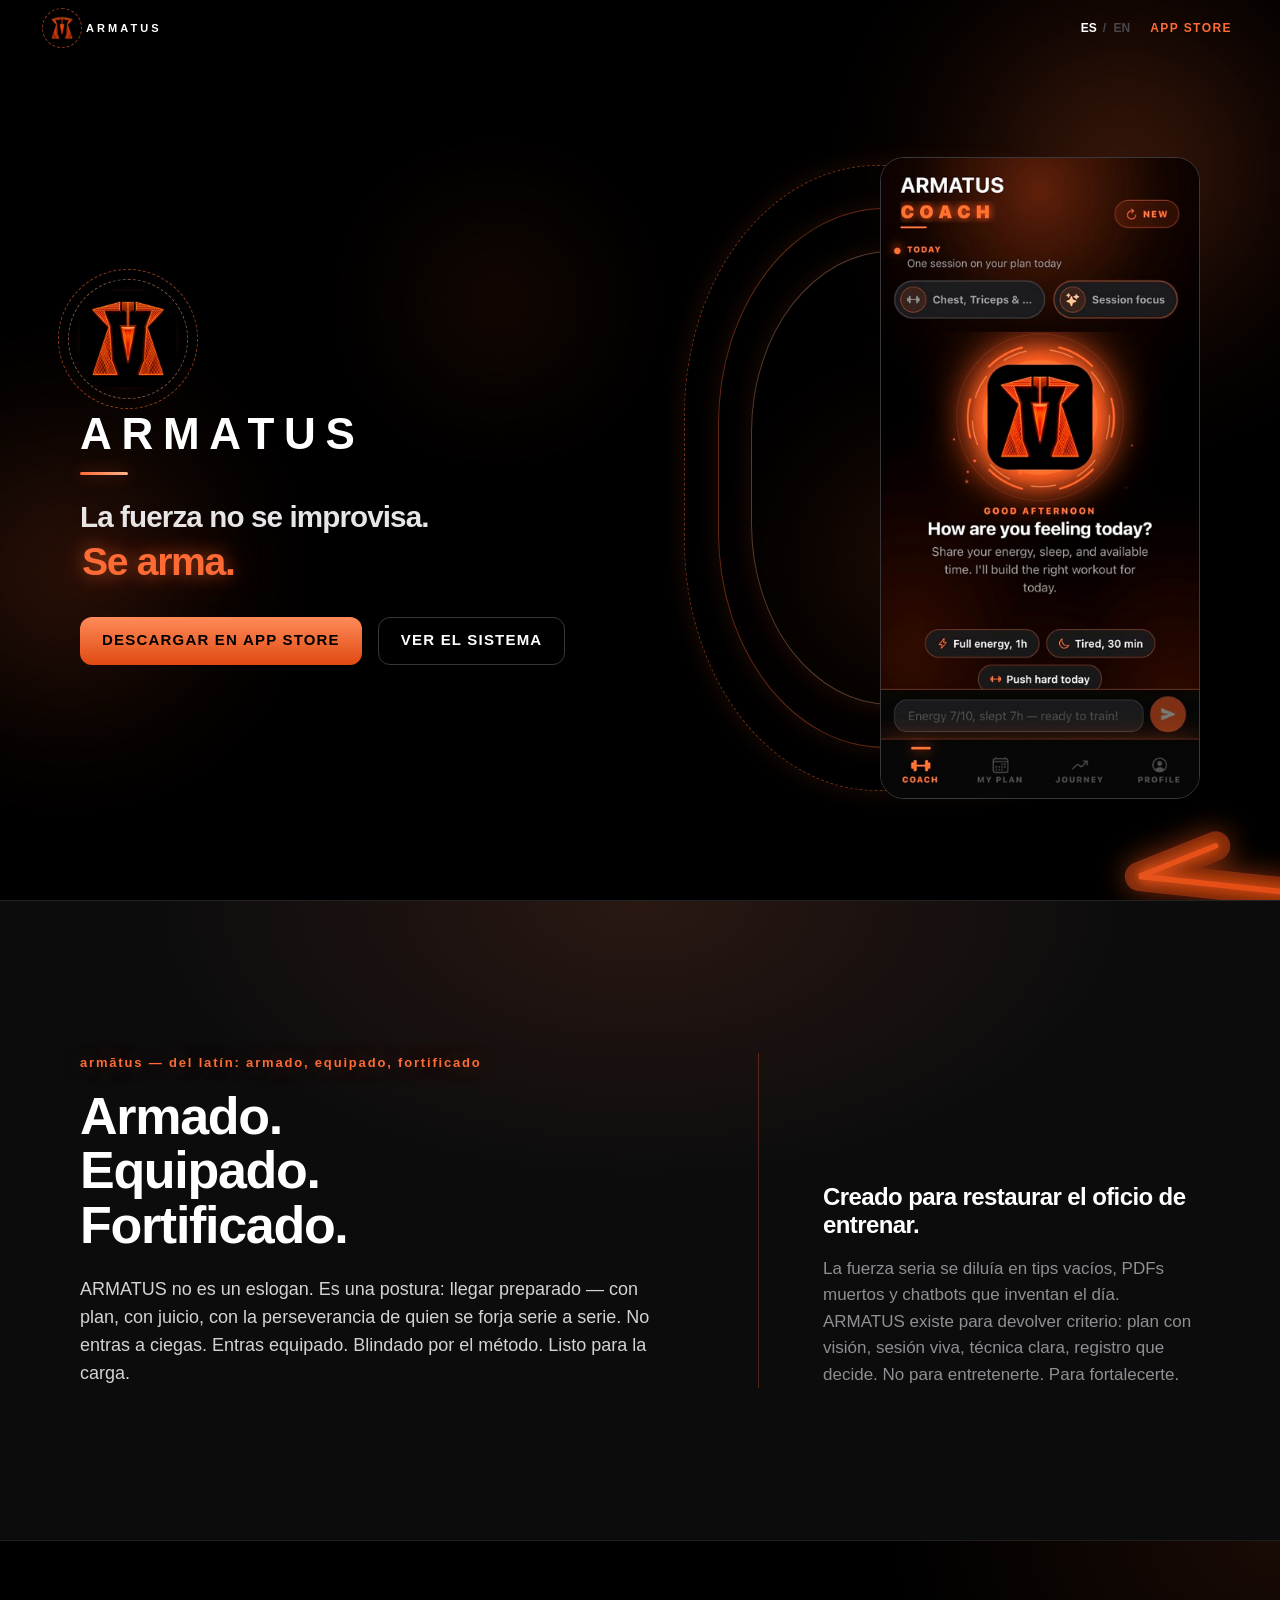
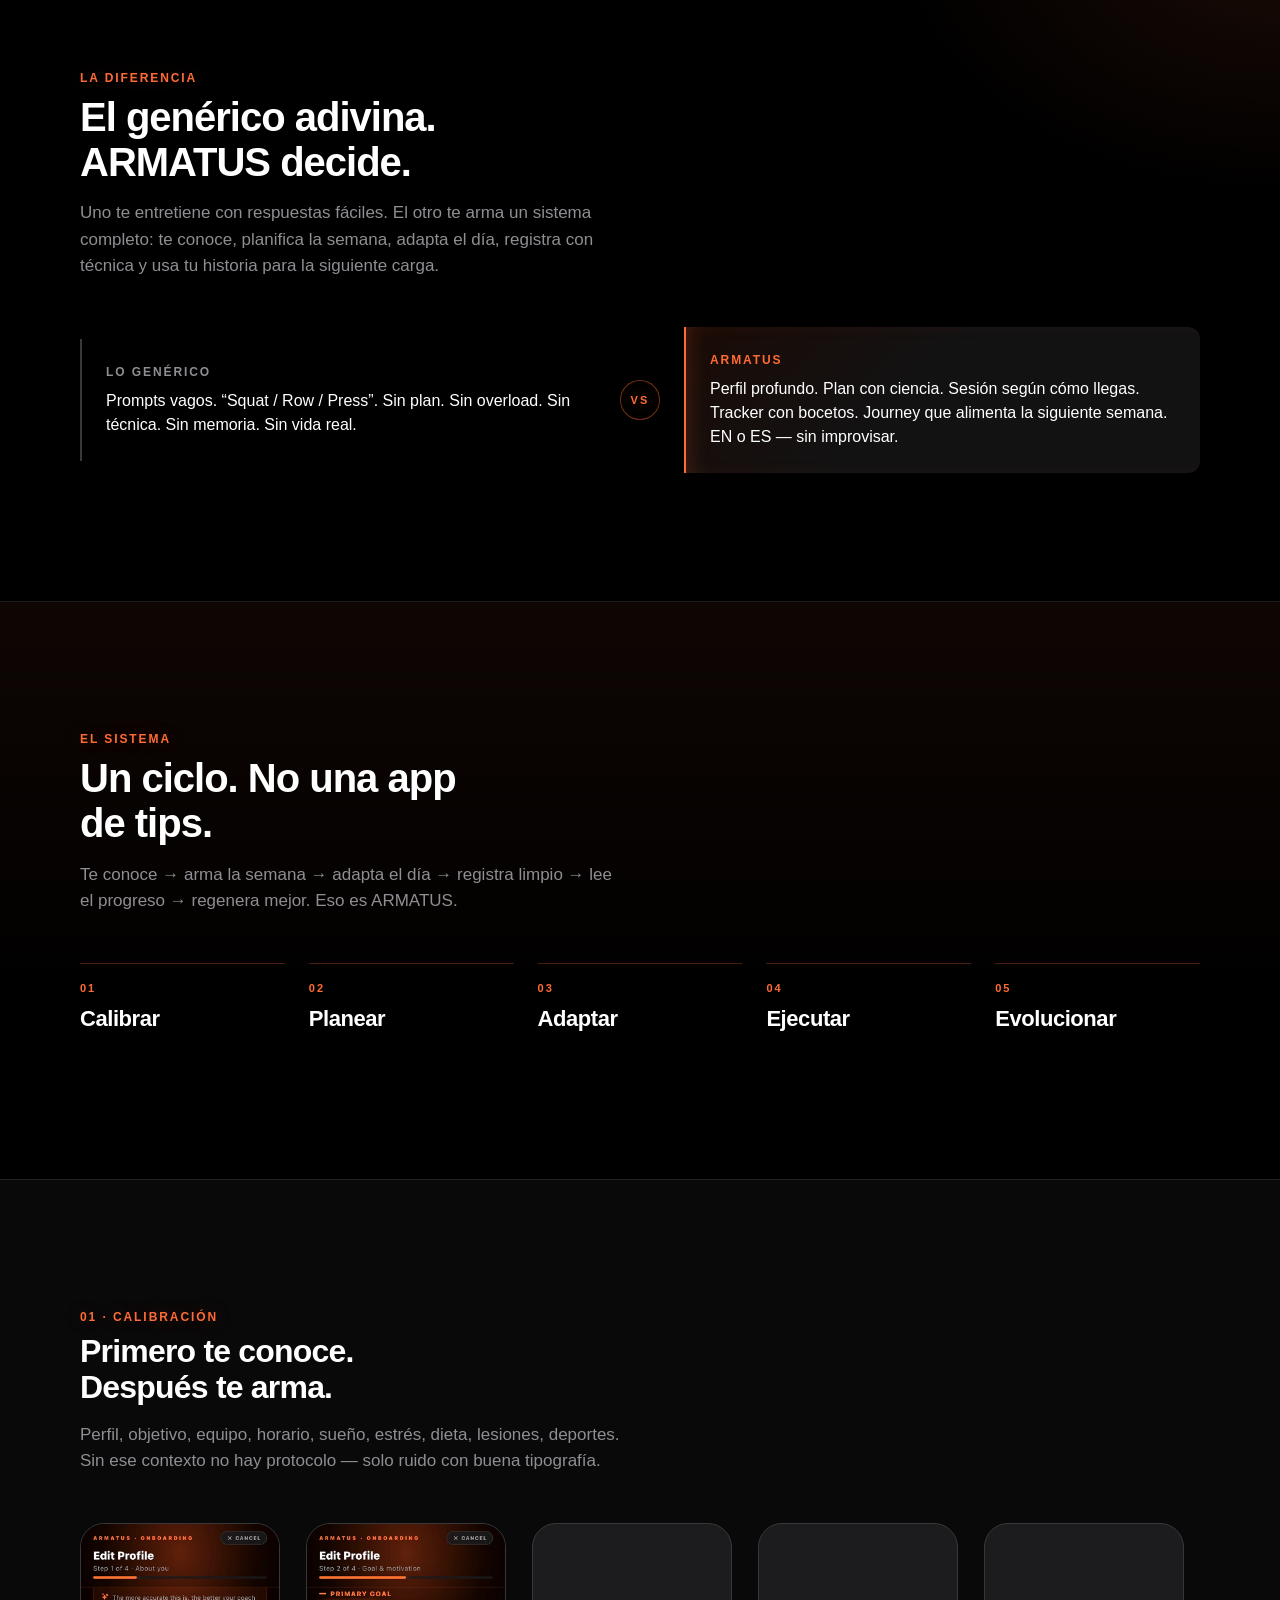
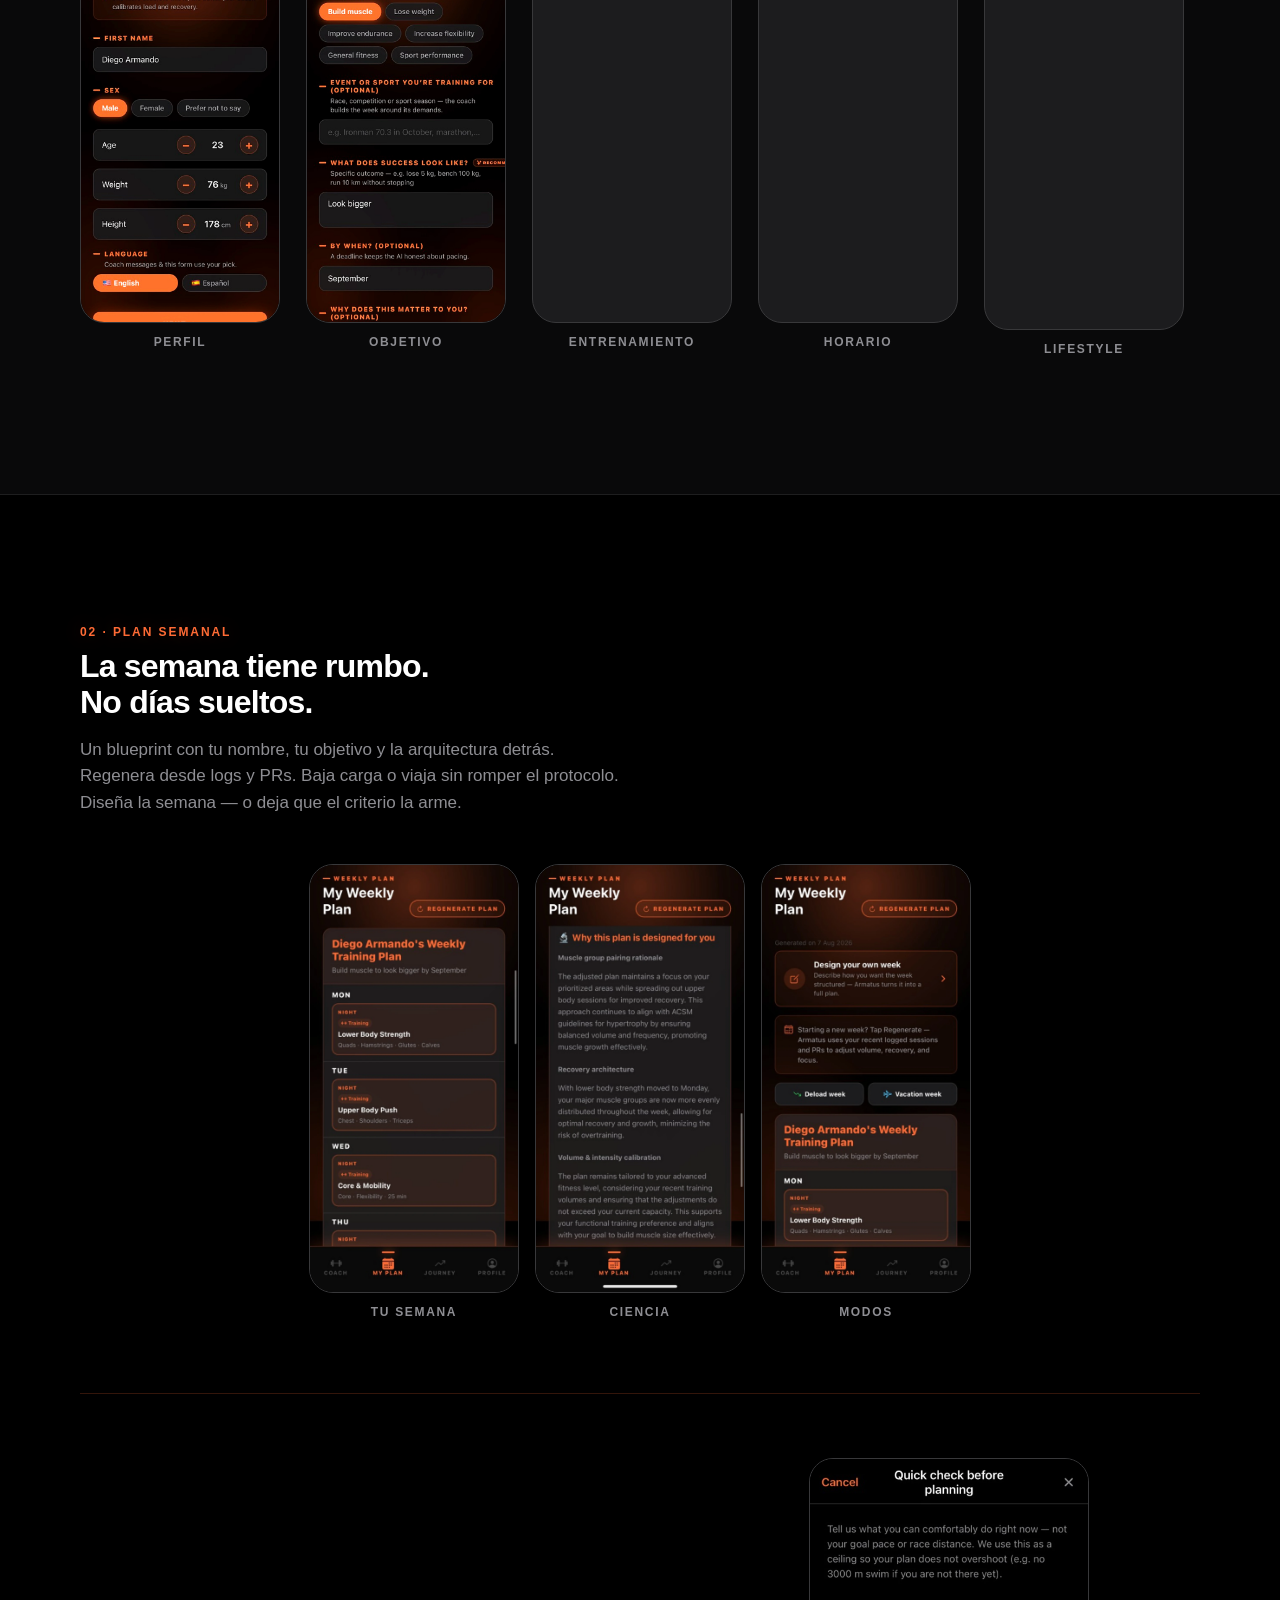
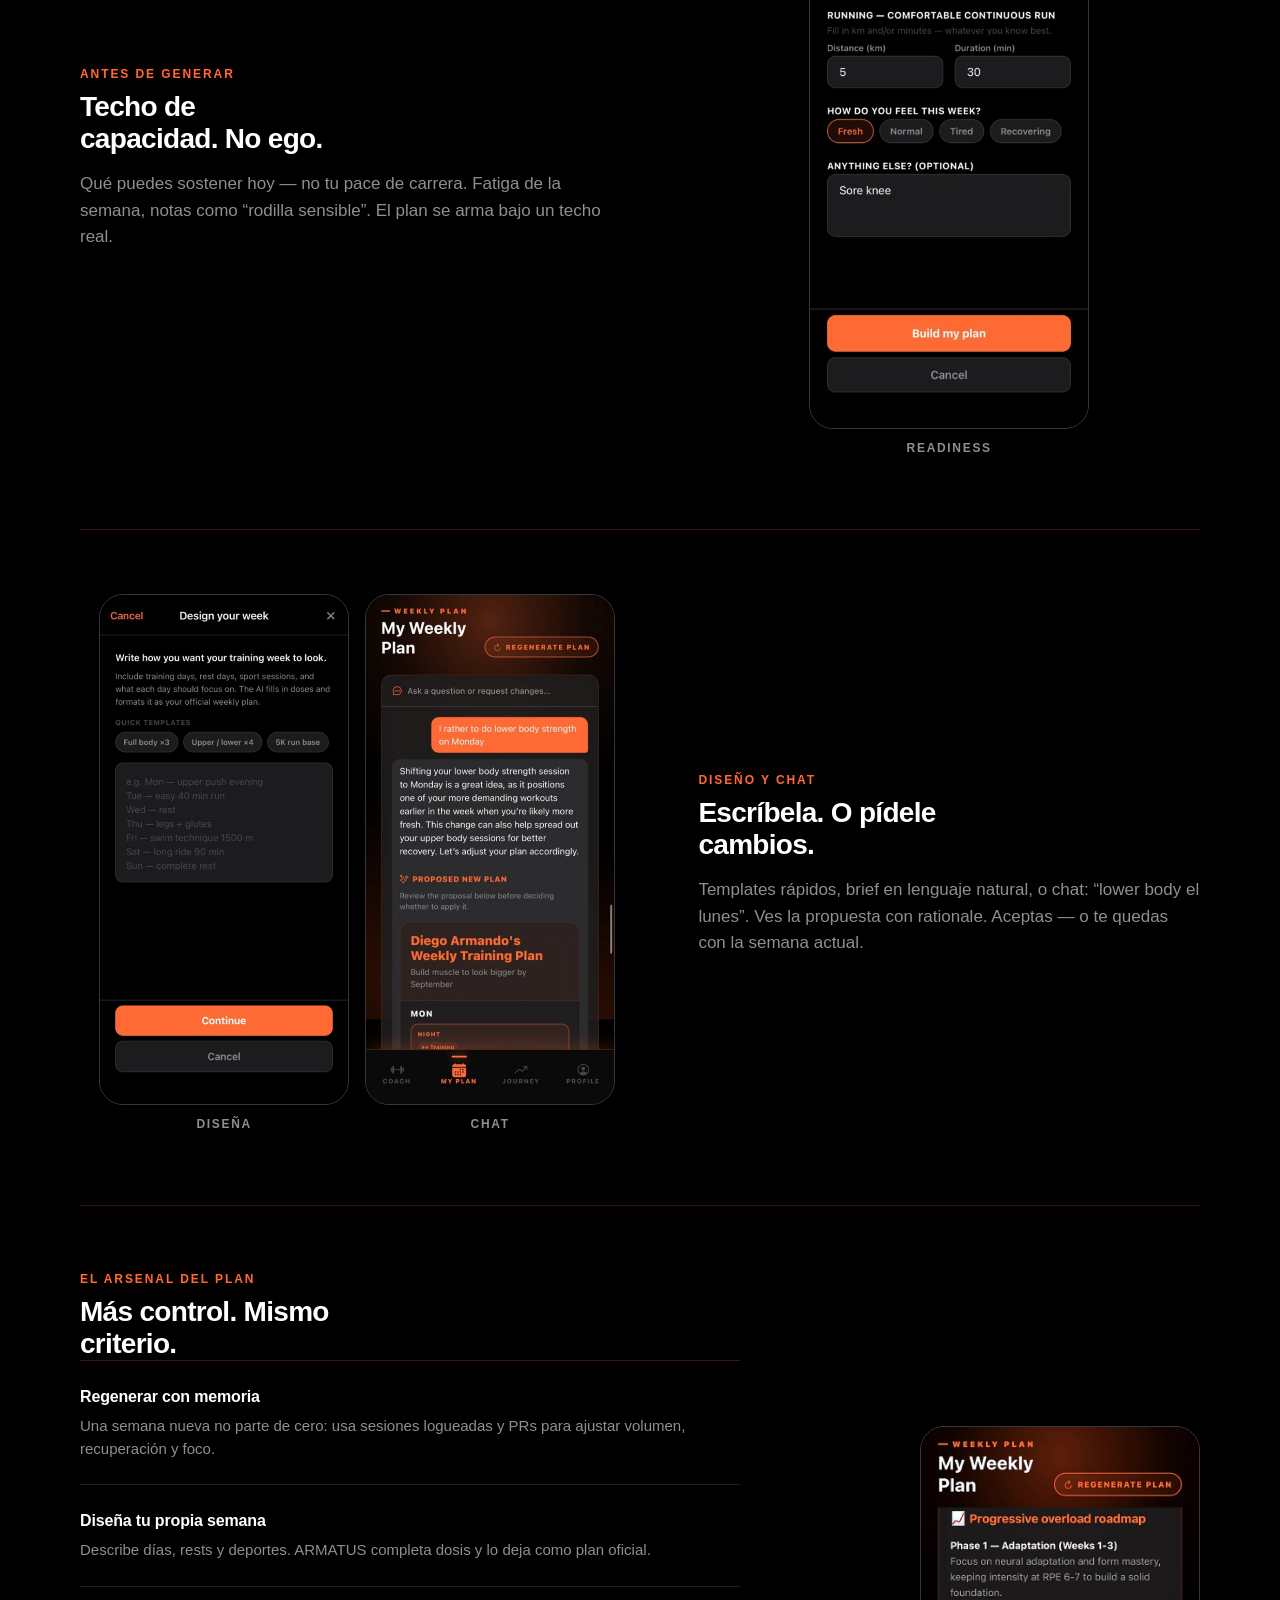
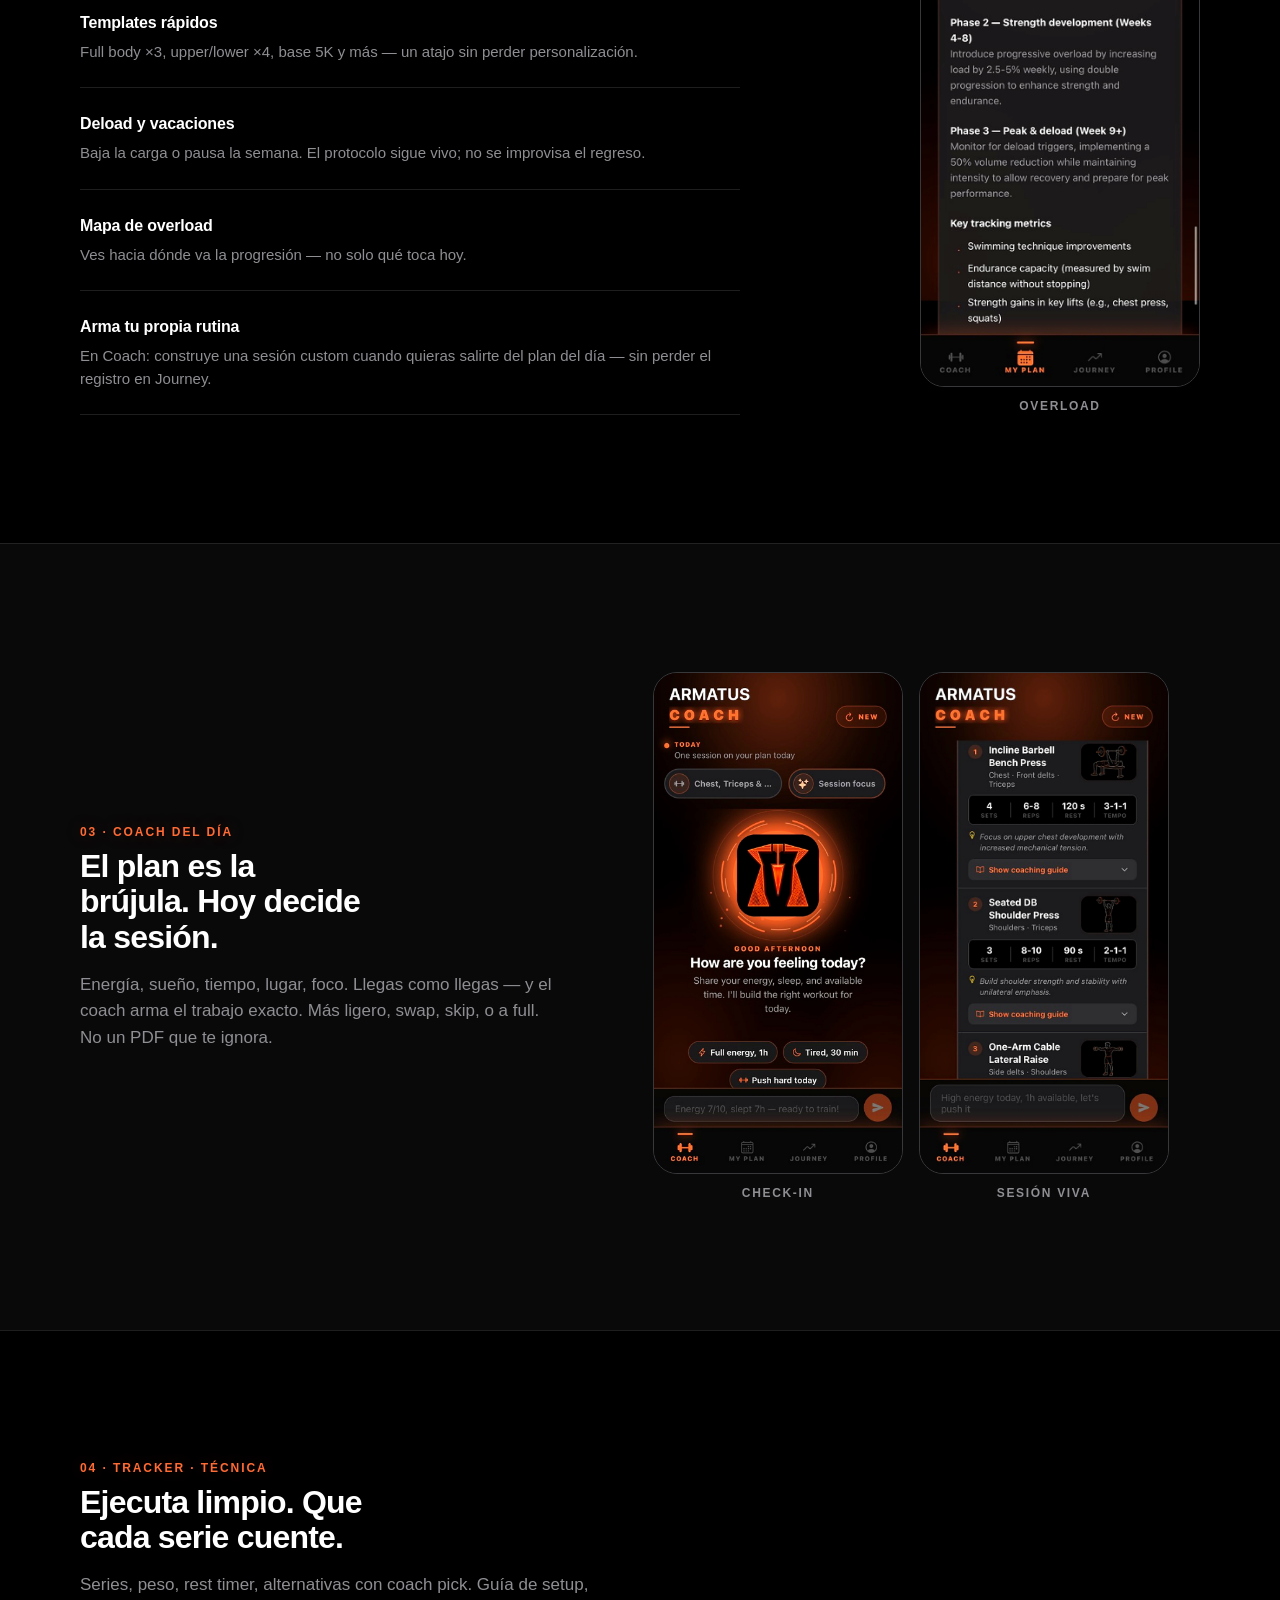
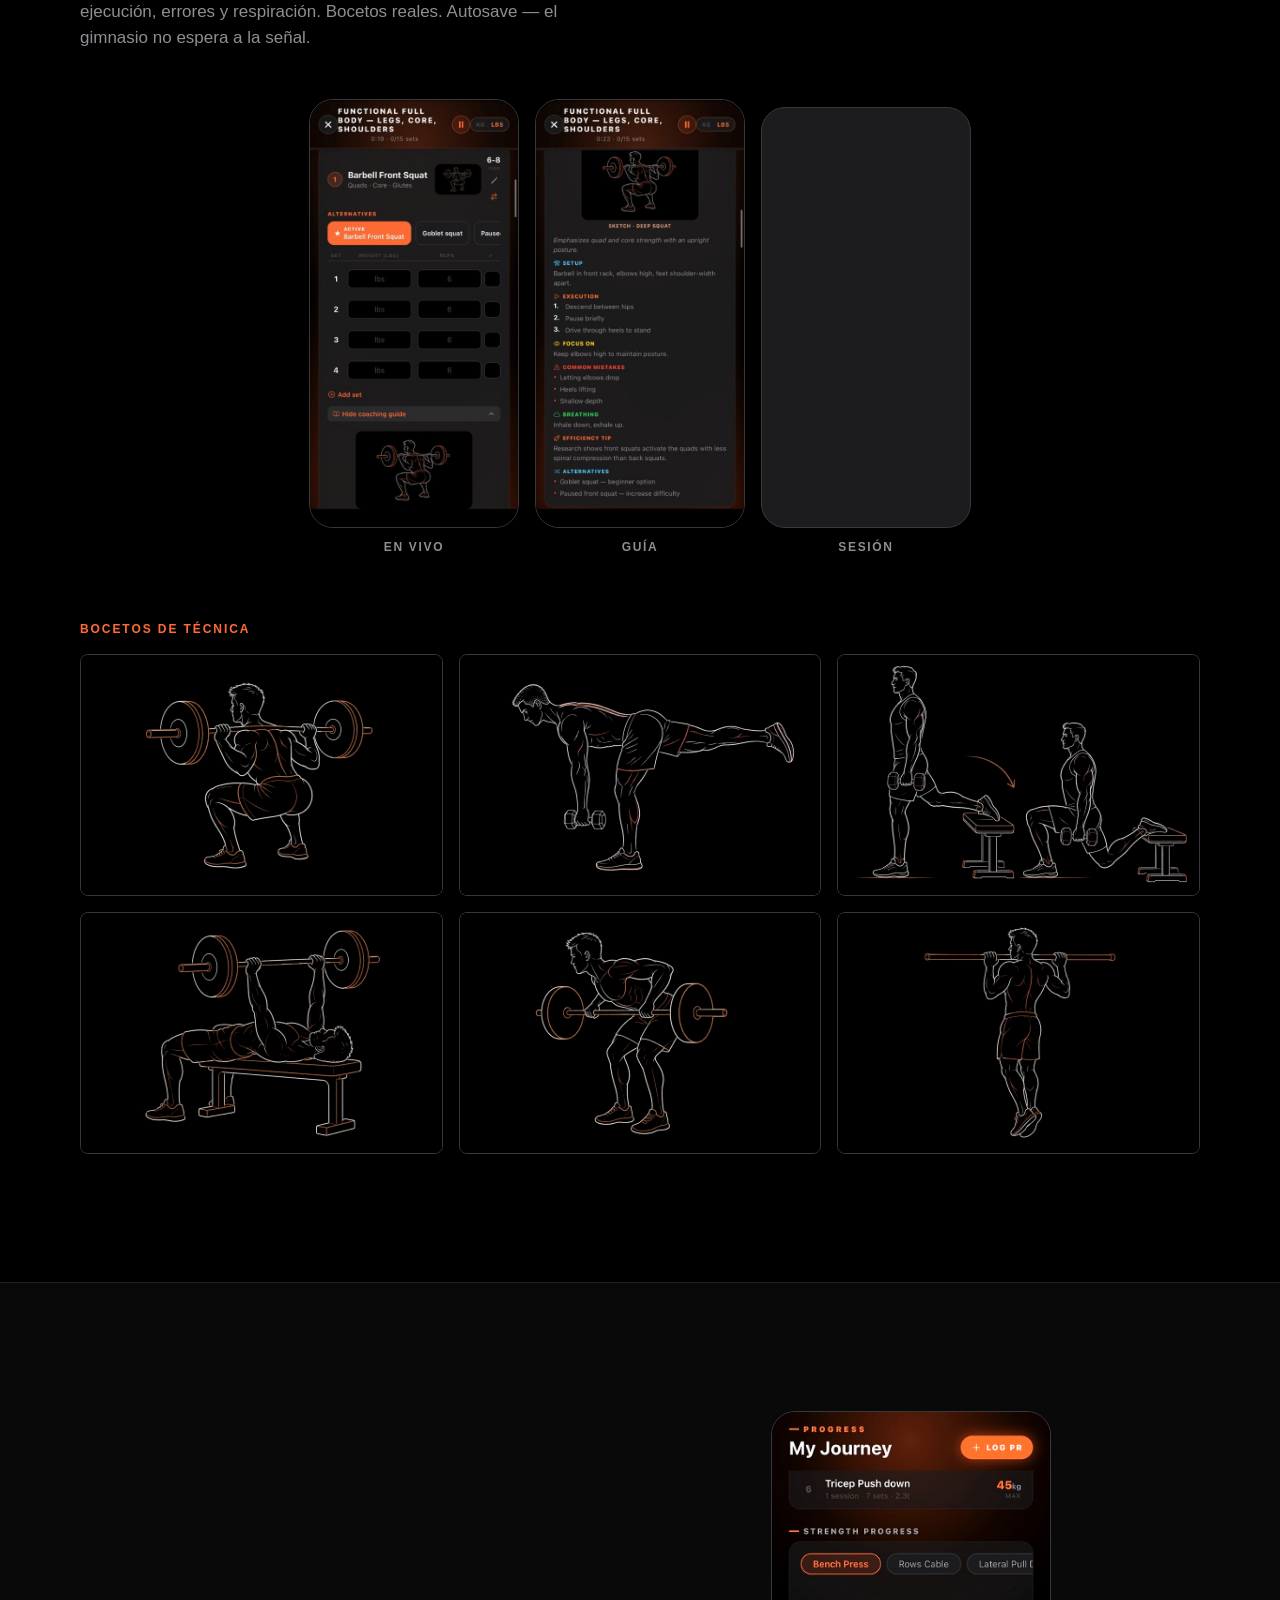
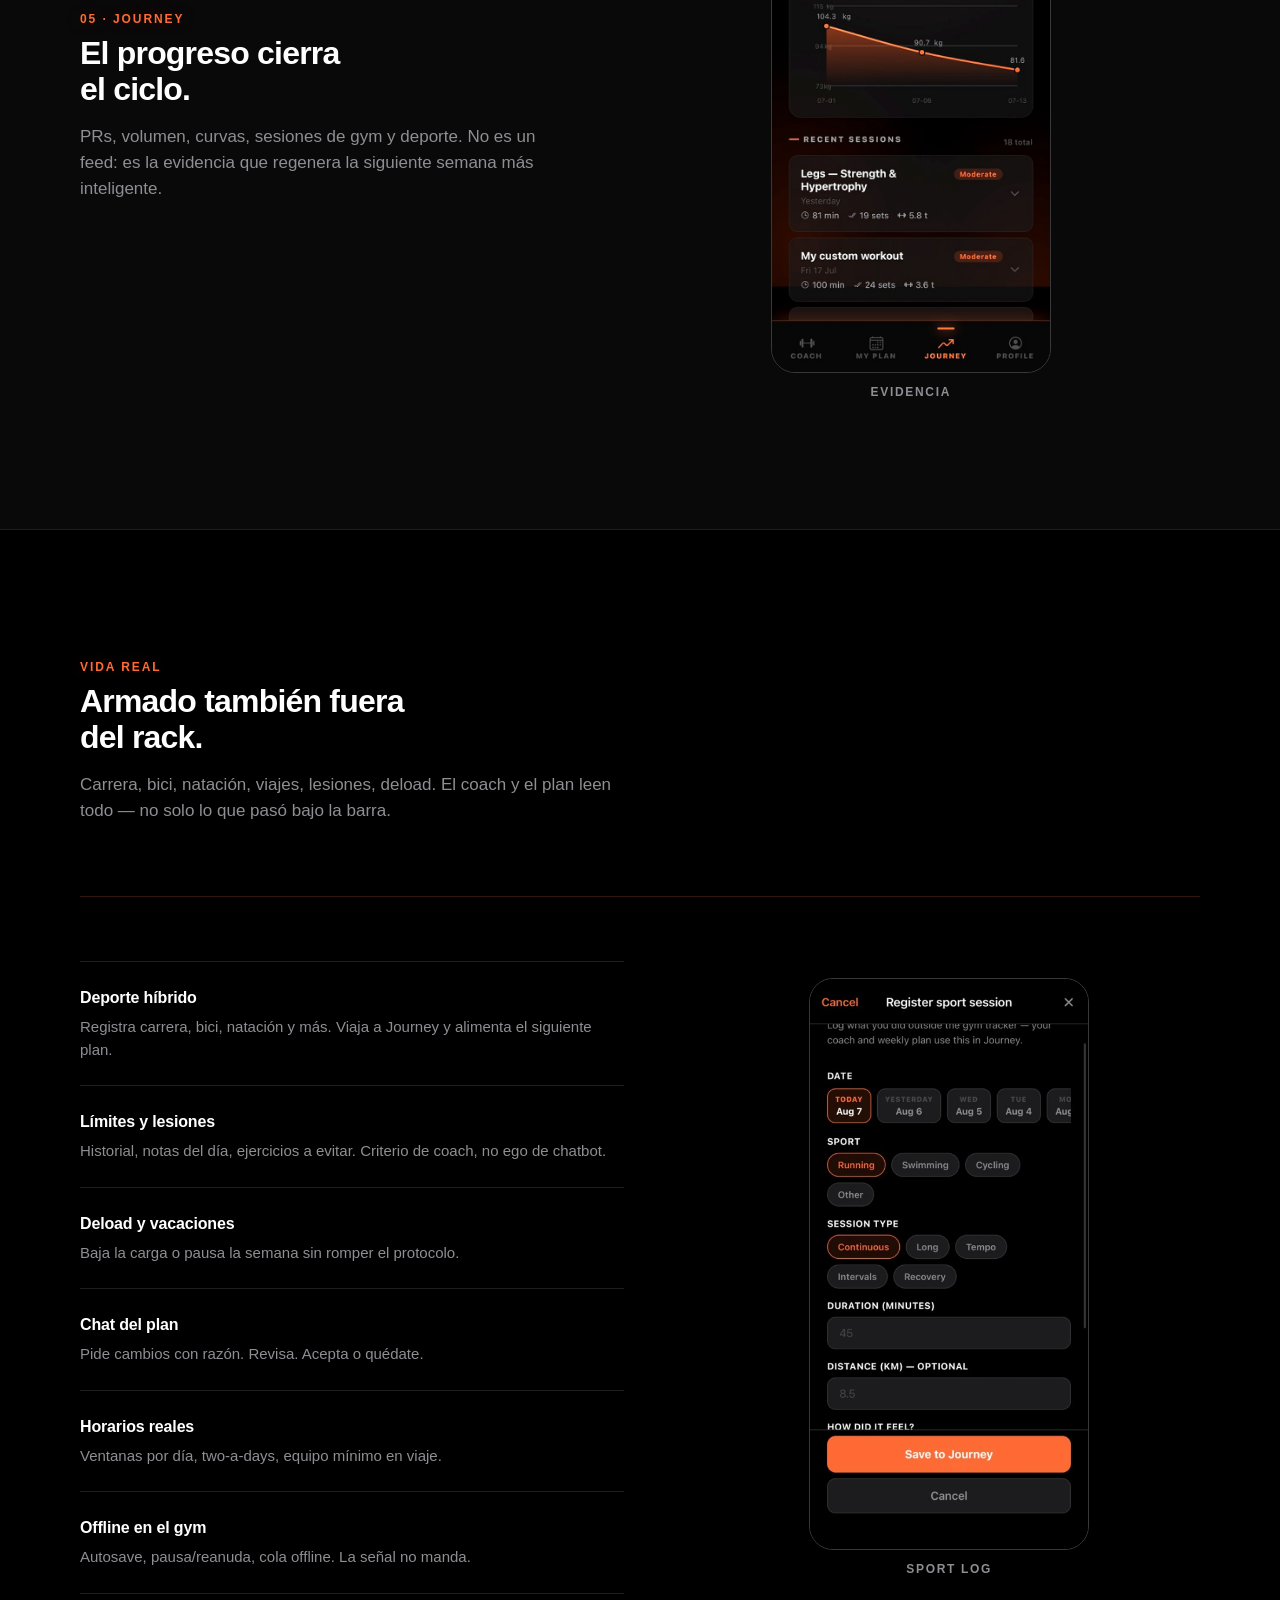
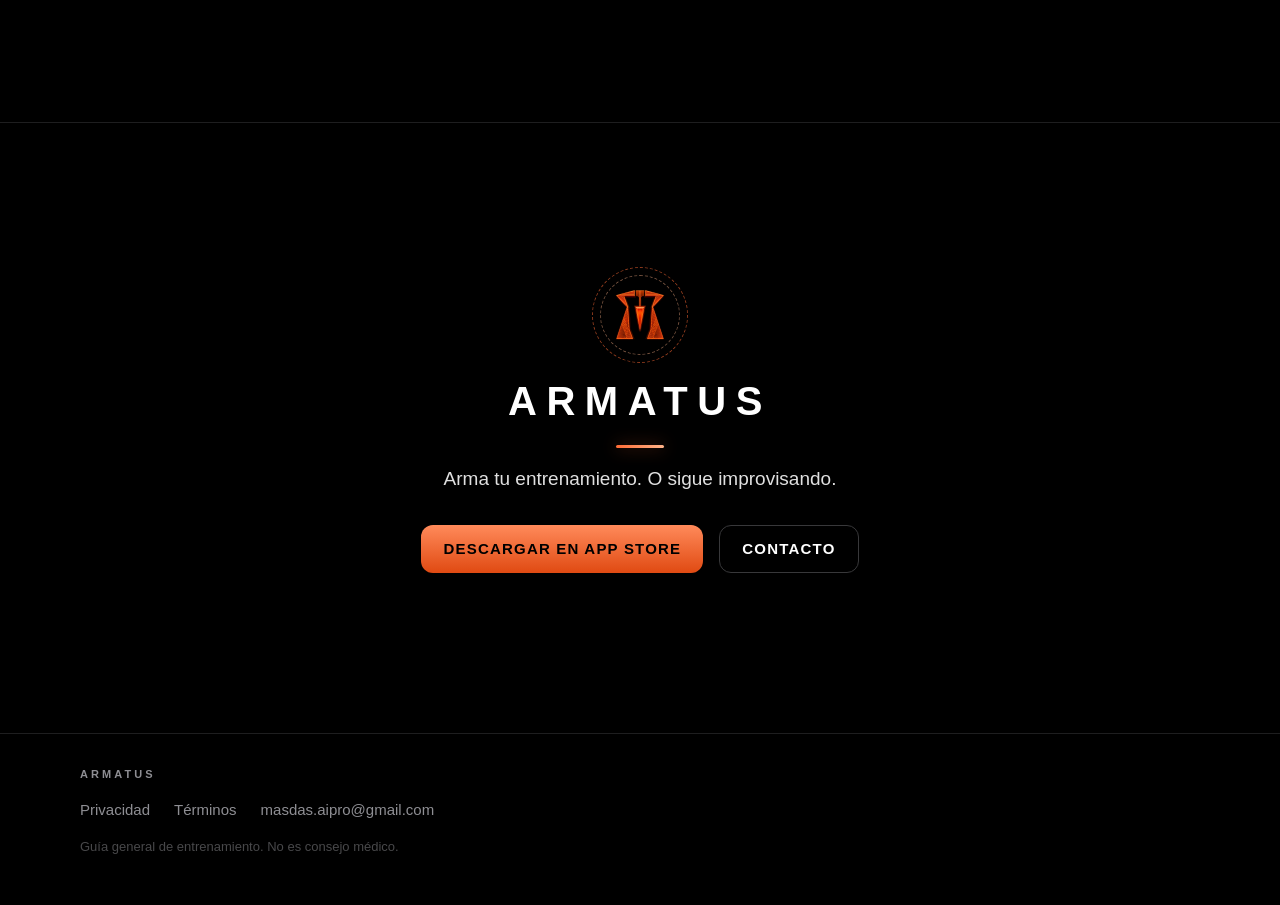
==== commit cddcf9a2: "Reorder product story and expand plan with new screenshots. Align the site to Calibrate → Plan → Coa" ====
--- a/index.html
+++ b/index.html
@@ -4,7 +4,7 @@
   <meta charset="utf-8" />
   <meta name="viewport" content="width=device-width, initial-scale=1" />
   <title>ARMATUS — La fuerza no se improvisa. Se arma.</title>
-  <meta name="description" content="ARMATUS — del latín armātus: armado, equipado, fortificado. Coaching de fuerza con plan semanal, sesión del día y criterio real. No improvisación." />
+  <meta name="description" content="ARMATUS — armado, equipado, fortificado. Calibración, plan semanal con overload, coach del día, tracker con técnica y Journey que regenera la siguiente semana." />
   <meta name="theme-color" content="#000000" />
   <link rel="icon" type="image/png" href="assets/brand/favicon.png" />
   <link rel="apple-touch-icon" href="assets/brand/icon-192.png" />
@@ -14,7 +14,7 @@
   <link rel="stylesheet" href="styles.css" />
 </head>
 <body>
-  <a class="skip" href="#coach">Skip to content</a>
+  <a class="skip" href="#calibracion">Skip to content</a>
   <div class="ambient" aria-hidden="true">
     <span class="ambient-orb ambient-orb--a"></span>
     <span class="ambient-orb ambient-orb--b"></span>
@@ -159,7 +159,7 @@
           </div>
           <div class="hero-cta">
             <a class="btn btn-primary" href="https://apps.apple.com/app/id6772606138" target="_blank" rel="noopener noreferrer" data-i18n="hero.cta">Descargar en App Store</a>
-            <a class="btn btn-ghost" href="#coach" data-i18n="hero.secondary">Ver el producto</a>
+            <a class="btn btn-ghost" href="#calibracion" data-i18n="hero.secondary">Ver el sistema</a>
           </div>
         </div>
 
@@ -203,28 +203,169 @@
       <div class="section-inner reveal">
         <p class="eyebrow" data-i18n="pos.tag">La diferencia</p>
         <h2 class="section-title section-title--impact" data-i18n="pos.title">El genérico adivina. ARMATUS decide.</h2>
-        <p class="section-lead" data-i18n="pos.lead">Uno te da respuestas fáciles. El otro te arma con plan, sesión del día y memoria — coaching que avanza, no ruido que entretiene.</p>
+        <p class="section-lead" data-i18n="pos.lead">Uno te entretiene con respuestas fáciles. El otro te arma un sistema completo: te conoce, planifica la semana, adapta el día, registra con técnica y usa tu historia para la siguiente carga.</p>
         <div class="compare">
           <div class="compare-col">
             <p class="compare-label" data-i18n="pos.badLabel">Lo genérico</p>
-            <p class="compare-body" data-i18n="pos.bad">Prompts vagos. “Squat / Row / Press”. Sin plan. Sin overload. Sin técnica. Sin memoria de lo que hiciste ayer.</p>
+            <p class="compare-body" data-i18n="pos.bad">Prompts vagos. “Squat / Row / Press”. Sin plan. Sin overload. Sin técnica. Sin memoria. Sin vida real.</p>
           </div>
           <div class="compare-vs" aria-hidden="true"><span>VS</span></div>
           <div class="compare-col compare-col--accent">
             <p class="compare-label" data-i18n="pos.goodLabel">ARMATUS</p>
-            <p class="compare-body" data-i18n="pos.good">Ejercicios con nombre. Overload con mapa. Sesión según cómo llegas. Idioma fijo EN o ES. Un protocolo que no te suelta.</p>
-          </div>
-        </div>
-      </div>
-    </section>
-
-    <!-- Coach -->
-    <section class="section" id="coach">
+            <p class="compare-body" data-i18n="pos.good">Perfil profundo. Plan con ciencia. Sesión según cómo llegas. Tracker con bocetos. Journey que alimenta la siguiente semana. EN o ES — sin improvisar.</p>
+          </div>
+        </div>
+      </div>
+    </section>
+
+    <!-- Loop intro -->
+    <section class="section section--loop" id="sistema" aria-label="Sistema">
+      <div class="section-inner reveal">
+        <p class="eyebrow" data-i18n="loop.tag">El sistema</p>
+        <h2 class="section-title section-title--impact" data-i18n="loop.title">Un ciclo. No una app de tips.</h2>
+        <p class="section-lead" data-i18n="loop.lead">Te conoce → arma la semana → adapta el día → registra limpio → lee el progreso → regenera mejor. Eso es ARMATUS.</p>
+        <ol class="loop-steps">
+          <li class="loop-step"><span class="loop-num">01</span><span class="loop-label" data-i18n="loop.s1">Calibrar</span></li>
+          <li class="loop-step"><span class="loop-num">02</span><span class="loop-label" data-i18n="loop.s2">Planear</span></li>
+          <li class="loop-step"><span class="loop-num">03</span><span class="loop-label" data-i18n="loop.s3">Adaptar</span></li>
+          <li class="loop-step"><span class="loop-num">04</span><span class="loop-label" data-i18n="loop.s4">Ejecutar</span></li>
+          <li class="loop-step"><span class="loop-num">05</span><span class="loop-label" data-i18n="loop.s5">Evolucionar</span></li>
+        </ol>
+      </div>
+    </section>
+
+    <!-- 01 Calibration -->
+    <section class="section section--tone" id="calibracion">
+      <div class="section-inner reveal">
+        <div class="section-head">
+          <p class="eyebrow" data-i18n="cal.tag">01 · Calibración</p>
+          <h2 class="section-title" data-i18n="cal.title">Primero te conoce. Después te arma.</h2>
+          <p class="section-lead" data-i18n="cal.lead">Perfil, objetivo, equipo, horario, sueño, estrés, dieta, lesiones, deportes. Sin ese contexto no hay protocolo — solo ruido con buena tipografía.</p>
+        </div>
+        <div class="rail" tabindex="0" aria-label="Onboarding screens">
+          <figure class="device">
+            <img src="assets/screens/08-onboarding-profile.webp" width="1280" height="2577" alt="Onboarding: perfil" loading="lazy" decoding="async" />
+            <figcaption data-i18n="cal.cap1">Perfil</figcaption>
+          </figure>
+          <figure class="device">
+            <img src="assets/screens/09-onboarding-goal.webp" width="1280" height="2577" alt="Onboarding: objetivo" loading="lazy" decoding="async" />
+            <figcaption data-i18n="cal.cap2">Objetivo</figcaption>
+          </figure>
+          <figure class="device">
+            <img src="assets/screens/10-onboarding-training.webp" width="1280" height="2577" alt="Onboarding: entrenamiento" loading="lazy" decoding="async" />
+            <figcaption data-i18n="cal.cap3">Entrenamiento</figcaption>
+          </figure>
+          <figure class="device">
+            <img src="assets/screens/11-onboarding-schedule.webp" width="1280" height="2577" alt="Onboarding: horario" loading="lazy" decoding="async" />
+            <figcaption data-i18n="cal.cap4">Horario</figcaption>
+          </figure>
+          <figure class="device">
+            <img src="assets/screens/20-lifestyle-depth.webp" width="960" height="1968" alt="Onboarding: lifestyle, lesiones y deportes" loading="lazy" decoding="async" />
+            <figcaption data-i18n="cal.cap5">Lifestyle</figcaption>
+          </figure>
+        </div>
+      </div>
+    </section>
+
+    <!-- 02 Weekly plan -->
+    <section class="section" id="plan">
+      <div class="section-inner reveal">
+        <div class="section-head">
+          <p class="eyebrow" data-i18n="plan.tag">02 · Plan semanal</p>
+          <h2 class="section-title" data-i18n="plan.title">La semana tiene rumbo. No días sueltos.</h2>
+          <p class="section-lead" data-i18n="plan.lead">Un blueprint con tu nombre, tu objetivo y la arquitectura detrás. Regenera desde logs y PRs. Baja carga o viaja sin romper el protocolo. Diseña la semana — o deja que el criterio la arme.</p>
+        </div>
+        <div class="phones phones--three feature-phones">
+          <figure class="device">
+            <img src="assets/screens/22-plan-week-detail.webp" width="960" height="1968" alt="Plan semanal con sesiones por día" loading="lazy" decoding="async" />
+            <figcaption data-i18n="plan.cap1">Tu semana</figcaption>
+          </figure>
+          <figure class="device">
+            <img src="assets/screens/21-plan-science.webp" width="960" height="1968" alt="Por qué el plan está diseñado así" loading="lazy" decoding="async" />
+            <figcaption data-i18n="plan.cap2">Ciencia</figcaption>
+          </figure>
+          <figure class="device">
+            <img src="assets/screens/23-plan-modes.webp" width="960" height="1968" alt="Diseña tu semana, deload y vacaciones" loading="lazy" decoding="async" />
+            <figcaption data-i18n="plan.cap3">Modos</figcaption>
+          </figure>
+        </div>
+
+        <div class="feature-band">
+          <div class="feature-band-copy">
+            <p class="eyebrow" data-i18n="plan.subTag">Antes de generar</p>
+            <h3 class="feature-title" data-i18n="plan.subTitle">Techo de capacidad. No ego.</h3>
+            <p class="section-lead" data-i18n="plan.subLead">Qué puedes sostener hoy — no tu pace de carrera. Fatiga de la semana, notas como “rodilla sensible”. El plan se arma bajo un techo real.</p>
+          </div>
+          <figure class="device device--solo">
+            <img src="assets/screens/13-readiness-check.webp" width="960" height="1968" alt="Quick check before planning — readiness ceilings" loading="lazy" decoding="async" />
+            <figcaption data-i18n="plan.cap4">Readiness</figcaption>
+          </figure>
+        </div>
+
+        <div class="feature-band feature-band--reverse">
+          <div class="feature-band-copy">
+            <p class="eyebrow" data-i18n="plan.designTag">Diseño y chat</p>
+            <h3 class="feature-title" data-i18n="plan.designTitle">Escríbela. O pídele cambios.</h3>
+            <p class="section-lead" data-i18n="plan.designLead">Templates rápidos, brief en lenguaje natural, o chat: “lower body el lunes”. Ves la propuesta con rationale. Aceptas — o te quedas con la semana actual.</p>
+          </div>
+          <div class="phones">
+            <figure class="device">
+              <img src="assets/screens/18-design-week.webp" width="960" height="1968" alt="Design your week en ARMATUS" loading="lazy" decoding="async" />
+              <figcaption data-i18n="plan.cap5">Diseña</figcaption>
+            </figure>
+            <figure class="device">
+              <img src="assets/screens/19-plan-chat.webp" width="960" height="1968" alt="Chat para revisar el plan semanal" loading="lazy" decoding="async" />
+              <figcaption data-i18n="plan.cap6">Chat</figcaption>
+            </figure>
+          </div>
+        </div>
+
+        <div class="plan-arsenal">
+          <div class="plan-arsenal-copy">
+            <p class="eyebrow" data-i18n="plan.arsenalTag">El arsenal del plan</p>
+            <h3 class="feature-title" data-i18n="plan.arsenalTitle">Más control. Mismo criterio.</h3>
+            <ul class="capability-list capability-list--compact plan-arsenal-list">
+              <li>
+                <strong data-i18n="plan.a1t">Regenerar con memoria</strong>
+                <span data-i18n="plan.a1b">Una semana nueva no parte de cero: usa sesiones logueadas y PRs para ajustar volumen, recuperación y foco.</span>
+              </li>
+              <li>
+                <strong data-i18n="plan.a2t">Diseña tu propia semana</strong>
+                <span data-i18n="plan.a2b">Describe días, rests y deportes. ARMATUS completa dosis y lo deja como plan oficial.</span>
+              </li>
+              <li>
+                <strong data-i18n="plan.a3t">Templates rápidos</strong>
+                <span data-i18n="plan.a3b">Full body ×3, upper/lower ×4, base 5K y más — un atajo sin perder personalización.</span>
+              </li>
+              <li>
+                <strong data-i18n="plan.a4t">Deload y vacaciones</strong>
+                <span data-i18n="plan.a4b">Baja la carga o pausa la semana. El protocolo sigue vivo; no se improvisa el regreso.</span>
+              </li>
+              <li>
+                <strong data-i18n="plan.a5t">Mapa de overload</strong>
+                <span data-i18n="plan.a5b">Ves hacia dónde va la progresión — no solo qué toca hoy.</span>
+              </li>
+              <li>
+                <strong data-i18n="plan.a6t">Arma tu propia rutina</strong>
+                <span data-i18n="plan.a6b">En Coach: construye una sesión custom cuando quieras salirte del plan del día — sin perder el registro en Journey.</span>
+              </li>
+            </ul>
+          </div>
+          <figure class="device device--solo plan-arsenal-device">
+            <img src="assets/screens/06-overload-roadmap.webp" width="1280" height="2577" alt="Roadmap de overload en ARMATUS" loading="lazy" decoding="async" />
+            <figcaption data-i18n="plan.cap7">Overload</figcaption>
+          </figure>
+        </div>
+      </div>
+    </section>
+
+    <!-- 03 Coach -->
+    <section class="section section--tone" id="coach">
       <div class="section-inner split reveal">
         <div class="split-copy">
-          <p class="eyebrow" data-i18n="coach.tag">Coach del día</p>
-          <h2 class="section-title" data-i18n="coach.title">Llegas como llegas. El coach responde.</h2>
-          <p class="section-lead" data-i18n="coach.lead">Energía, sueño, tiempo, foco. Dices cómo estás — y ARMATUS arma el trabajo exacto. No un PDF frío. Una sesión viva.</p>
+          <p class="eyebrow" data-i18n="coach.tag">03 · Coach del día</p>
+          <h2 class="section-title" data-i18n="coach.title">El plan es la brújula. Hoy decide la sesión.</h2>
+          <p class="section-lead" data-i18n="coach.lead">Energía, sueño, tiempo, lugar, foco. Llegas como llegas — y el coach arma el trabajo exacto. Más ligero, swap, skip, o a full. No un PDF que te ignora.</p>
         </div>
         <div class="split-media phones">
           <figure class="device">
@@ -233,50 +374,36 @@
           </figure>
           <figure class="device">
             <img src="assets/screens/02-coach-session.webp" width="1280" height="2577" alt="Sesión generada en ARMATUS Coach" loading="lazy" decoding="async" />
-            <figcaption data-i18n="coach.cap2">Sesión del día</figcaption>
-          </figure>
-        </div>
-      </div>
-    </section>
-
-    <!-- Weekly plan -->
-    <section class="section" id="plan">
-      <div class="section-inner split split--reverse reveal">
-        <div class="split-copy">
-          <p class="eyebrow" data-i18n="plan.tag">Plan semanal</p>
-          <h2 class="section-title" data-i18n="plan.title">La carga tiene destino. Tú también.</h2>
-          <p class="section-lead" data-i18n="plan.lead">Split, recuperación y overload con mapa. Regenera, deload, vacaciones, brief. Ves hacia dónde va la fuerza — y el criterio detrás de cada decisión.</p>
-        </div>
-        <div class="split-media phones phones--three">
-          <figure class="device">
-            <img src="assets/screens/04-weekly-plan.webp" width="1280" height="2577" alt="Plan semanal en ARMATUS" loading="lazy" decoding="async" />
-            <figcaption data-i18n="plan.cap1">Semana</figcaption>
-          </figure>
-          <figure class="device">
-            <img src="assets/screens/05-plan-rationale.webp" width="1280" height="2577" alt="Rationale del plan en ARMATUS" loading="lazy" decoding="async" />
-            <figcaption data-i18n="plan.cap2">Rationale</figcaption>
-          </figure>
-          <figure class="device">
-            <img src="assets/screens/06-overload-roadmap.webp" width="1280" height="2577" alt="Roadmap de overload en ARMATUS" loading="lazy" decoding="async" />
-            <figcaption data-i18n="plan.cap3">Overload</figcaption>
-          </figure>
-        </div>
-      </div>
-    </section>
-
-    <!-- Tracker + technique -->
-    <section class="section section--tone" id="tracker">
+            <figcaption data-i18n="coach.cap2">Sesión viva</figcaption>
+          </figure>
+        </div>
+      </div>
+    </section>
+
+    <!-- 04 Tracker + technique -->
+    <section class="section" id="tracker">
       <div class="section-inner reveal">
         <div class="section-head">
-          <p class="eyebrow" data-i18n="track.tag">Tracker · Técnica</p>
-          <h2 class="section-title" data-i18n="track.title">Lo que no se registra, no progresa.</h2>
-          <p class="section-lead" data-i18n="track.lead">Peso, reps, descanso, alternativas con coach pick. Bocetos reales para ejecutar limpio. Autosave nativo — nada se pierde entre series.</p>
-        </div>
-        <div class="tracker-layout">
-          <figure class="device device--solo">
-            <img src="assets/screens/03-tracker.webp" width="1280" height="2577" alt="Tracker de sesión en vivo en ARMATUS" loading="lazy" decoding="async" />
-            <figcaption data-i18n="track.cap">En vivo</figcaption>
-          </figure>
+          <p class="eyebrow" data-i18n="track.tag">04 · Tracker · Técnica</p>
+          <h2 class="section-title" data-i18n="track.title">Ejecuta limpio. Que cada serie cuente.</h2>
+          <p class="section-lead" data-i18n="track.lead">Series, peso, rest timer, alternativas con coach pick. Guía de setup, ejecución, errores y respiración. Bocetos reales. Autosave — el gimnasio no espera a la señal.</p>
+        </div>
+        <div class="phones phones--three feature-phones">
+          <figure class="device">
+            <img src="assets/screens/14-tracker-live.webp" width="960" height="1968" alt="Tracker en vivo con alternativas" loading="lazy" decoding="async" />
+            <figcaption data-i18n="track.cap1">En vivo</figcaption>
+          </figure>
+          <figure class="device">
+            <img src="assets/screens/16-coaching-guide.webp" width="960" height="1968" alt="Guía de coaching por ejercicio" loading="lazy" decoding="async" />
+            <figcaption data-i18n="track.cap2">Guía</figcaption>
+          </figure>
+          <figure class="device">
+            <img src="assets/screens/03-tracker.webp" width="1280" height="2577" alt="Sesión en tracker ARMATUS" loading="lazy" decoding="async" />
+            <figcaption data-i18n="track.cap3">Sesión</figcaption>
+          </figure>
+        </div>
+        <div class="boceto-strip">
+          <p class="boceto-label" data-i18n="track.bocetoLabel">Bocetos de técnica</p>
           <div class="boceto-grid" role="list">
             <figure class="boceto" role="listitem">
               <img src="assets/bocetos/squat.jpg" width="768" height="512" alt="Boceto técnico: high-bar squat" loading="lazy" decoding="async" />
@@ -301,51 +428,63 @@
       </div>
     </section>
 
-    <!-- Journey -->
-    <section class="section" id="journey">
+    <!-- 05 Journey -->
+    <section class="section section--tone" id="journey">
       <div class="section-inner split reveal">
         <div class="split-copy">
-          <p class="eyebrow" data-i18n="journey.tag">Journey</p>
-          <h2 class="section-title" data-i18n="journey.title">Tu fuerza deja huella. No likes.</h2>
-          <p class="section-lead" data-i18n="journey.lead">PRs, curvas, sesiones. La historia que el coach lee para armar la siguiente semana. Evidencia pura — sin motivación barata.</p>
+          <p class="eyebrow" data-i18n="journey.tag">05 · Journey</p>
+          <h2 class="section-title" data-i18n="journey.title">El progreso cierra el ciclo.</h2>
+          <p class="section-lead" data-i18n="journey.lead">PRs, volumen, curvas, sesiones de gym y deporte. No es un feed: es la evidencia que regenera la siguiente semana más inteligente.</p>
         </div>
         <div class="split-media">
           <figure class="device device--solo">
             <img src="assets/screens/07-journey.webp" width="1280" height="2577" alt="Journey: progreso y PRs en ARMATUS" loading="lazy" decoding="async" />
-            <figcaption data-i18n="journey.cap">Progreso</figcaption>
-          </figure>
-        </div>
-      </div>
-    </section>
-
-    <!-- Calibration -->
-    <section class="section section--tone" id="calibracion">
+            <figcaption data-i18n="journey.cap">Evidencia</figcaption>
+          </figure>
+        </div>
+      </div>
+    </section>
+
+    <!-- Real life / hybrid -->
+    <section class="section" id="vida-real">
       <div class="section-inner reveal">
         <div class="section-head">
-          <p class="eyebrow" data-i18n="cal.tag">Calibración</p>
-          <h2 class="section-title" data-i18n="cal.title">Sin conocerte, no hay protocolo.</h2>
-          <p class="section-lead" data-i18n="cal.lead">Perfil, objetivo, preferencias, horario, recovery. Primero el contexto. Después el arma — un plan que realmente te pertenece.</p>
-        </div>
-        <div class="rail" tabindex="0" aria-label="Onboarding screens">
-          <figure class="device">
-            <img src="assets/screens/08-onboarding-profile.webp" width="1280" height="2577" alt="Onboarding: perfil" loading="lazy" decoding="async" />
-            <figcaption data-i18n="cal.cap1">Perfil</figcaption>
-          </figure>
-          <figure class="device">
-            <img src="assets/screens/09-onboarding-goal.webp" width="1280" height="2577" alt="Onboarding: objetivo" loading="lazy" decoding="async" />
-            <figcaption data-i18n="cal.cap2">Objetivo</figcaption>
-          </figure>
-          <figure class="device">
-            <img src="assets/screens/10-onboarding-training.webp" width="1280" height="2577" alt="Onboarding: entrenamiento" loading="lazy" decoding="async" />
-            <figcaption data-i18n="cal.cap3">Entrenamiento</figcaption>
-          </figure>
-          <figure class="device">
-            <img src="assets/screens/11-onboarding-schedule.webp" width="1280" height="2577" alt="Onboarding: horario" loading="lazy" decoding="async" />
-            <figcaption data-i18n="cal.cap4">Horario</figcaption>
-          </figure>
-          <figure class="device">
-            <img src="assets/screens/12-onboarding-lifestyle.webp" width="1280" height="2577" alt="Onboarding: lifestyle" loading="lazy" decoding="async" />
-            <figcaption data-i18n="cal.cap5">Lifestyle</figcaption>
+          <p class="eyebrow" data-i18n="life.tag">Vida real</p>
+          <h2 class="section-title" data-i18n="life.title">Armado también fuera del rack.</h2>
+          <p class="section-lead" data-i18n="life.lead">Carrera, bici, natación, viajes, lesiones, deload. El coach y el plan leen todo — no solo lo que pasó bajo la barra.</p>
+        </div>
+        <div class="feature-band">
+          <div class="feature-band-copy">
+            <ul class="capability-list capability-list--compact">
+              <li>
+                <strong data-i18n="life.c3t">Deporte híbrido</strong>
+                <span data-i18n="life.c3b">Registra carrera, bici, natación y más. Viaja a Journey y alimenta el siguiente plan.</span>
+              </li>
+              <li>
+                <strong data-i18n="life.c1t">Límites y lesiones</strong>
+                <span data-i18n="life.c1b">Historial, notas del día, ejercicios a evitar. Criterio de coach, no ego de chatbot.</span>
+              </li>
+              <li>
+                <strong data-i18n="life.c2t">Deload y vacaciones</strong>
+                <span data-i18n="life.c2b">Baja la carga o pausa la semana sin romper el protocolo.</span>
+              </li>
+              <li>
+                <strong data-i18n="life.c5t">Chat del plan</strong>
+                <span data-i18n="life.c5b">Pide cambios con razón. Revisa. Acepta o quédate.</span>
+              </li>
+              <li>
+                <strong data-i18n="life.c4t">Horarios reales</strong>
+                <span data-i18n="life.c4b">Ventanas por día, two-a-days, equipo mínimo en viaje.</span>
+              </li>
+              <li>
+                <strong data-i18n="life.c6t">Offline en el gym</strong>
+                <span data-i18n="life.c6b">Autosave, pausa/reanuda, cola offline. La señal no manda.</span>
+              </li>
+            </ul>
+          </div>
+          <figure class="device device--solo">
+            <img src="assets/screens/15-sport-session.webp" width="960" height="1968" alt="Registrar sesión de deporte en ARMATUS" loading="lazy" decoding="async" />
+            <figcaption data-i18n="life.cap">Sport log</figcaption>
           </figure>
         </div>
       </div>
--- a/styles.css
+++ b/styles.css
@@ -1515,6 +1515,208 @@
   line-height: 1.55;
 }
 
+/* Product loop strip */
+.section--loop {
+  background:
+    linear-gradient(180deg, rgba(255, 107, 53, 0.06) 0%, transparent 70%),
+    var(--background);
+}
+
+.loop-steps {
+  list-style: none;
+  margin: var(--space-xxl) 0 0;
+  padding: 0;
+  display: grid;
+  grid-template-columns: repeat(2, minmax(0, 1fr));
+  gap: var(--space-md);
+}
+
+.loop-step {
+  display: flex;
+  flex-direction: column;
+  gap: 6px;
+  padding: var(--space-md) 0;
+  border-top: 1px solid rgba(255, 107, 53, 0.28);
+}
+
+.loop-num {
+  font-size: 11px;
+  font-weight: 800;
+  letter-spacing: 0.18em;
+  color: var(--primary);
+}
+
+.loop-label {
+  font-size: clamp(18px, 2.5vw, 22px);
+  font-weight: 800;
+  letter-spacing: -0.02em;
+  color: var(--text);
+}
+
+.reveal.is-in .loop-step {
+  animation: rise 600ms var(--ease-out) both;
+}
+
+.reveal.is-in .loop-step:nth-child(1) { animation-delay: 40ms; }
+.reveal.is-in .loop-step:nth-child(2) { animation-delay: 90ms; }
+.reveal.is-in .loop-step:nth-child(3) { animation-delay: 140ms; }
+.reveal.is-in .loop-step:nth-child(4) { animation-delay: 190ms; }
+.reveal.is-in .loop-step:nth-child(5) { animation-delay: 240ms; }
+
+/* Feature bands inside sections */
+.feature-phones {
+  margin-top: var(--space-xxl);
+}
+
+.feature-band {
+  display: grid;
+  gap: var(--space-xxl);
+  margin-top: calc(var(--space-xxl) + var(--space-lg));
+  padding-top: calc(var(--space-xxl) + var(--space-md));
+  border-top: 1px solid rgba(255, 107, 53, 0.2);
+  align-items: center;
+}
+
+.feature-band-copy {
+  max-width: 34rem;
+}
+
+.feature-title {
+  margin: 0;
+  max-width: 16ch;
+  font-size: clamp(22px, 3.2vw, 28px);
+  font-weight: 800;
+  letter-spacing: -0.025em;
+  line-height: 1.15;
+  color: var(--text);
+}
+
+.boceto-strip {
+  margin-top: calc(var(--space-xxl) + var(--space-md));
+}
+
+.plan-arsenal {
+  margin-top: calc(var(--space-xxl) + var(--space-lg));
+  padding-top: calc(var(--space-xxl) + var(--space-md));
+  border-top: 1px solid rgba(255, 107, 53, 0.2);
+  display: grid;
+  gap: var(--space-xxl);
+  align-items: end;
+}
+
+.plan-arsenal-list {
+  margin-top: var(--space-lg);
+}
+
+.plan-arsenal-device {
+  margin-inline: 0;
+}
+
+@media (min-width: 900px) {
+  .plan-arsenal {
+    grid-template-columns: 1.25fr 0.75fr;
+    gap: calc(var(--space-xxl) + var(--space-md));
+  }
+
+  .plan-arsenal-device {
+    justify-self: end;
+  }
+}
+
+.boceto-label {
+  margin: 0 0 var(--space-md);
+  font-size: 12px;
+  font-weight: 800;
+  letter-spacing: 0.16em;
+  text-transform: uppercase;
+  color: var(--primary);
+}
+
+/* Real-life capabilities — no cards, ruled list */
+.capability-list {
+  list-style: none;
+  margin: 0;
+  padding: 0;
+  display: grid;
+  gap: 0;
+  border-top: 1px solid rgba(56, 56, 58, 0.7);
+}
+
+.capability-list--compact {
+  border-top-color: rgba(255, 107, 53, 0.22);
+}
+
+.capability-list li {
+  display: grid;
+  gap: 6px;
+  padding: var(--space-lg) 0;
+  border-bottom: 1px solid rgba(56, 56, 58, 0.55);
+  transition: border-color var(--motion-base) var(--ease-out);
+}
+
+.capability-list li:hover {
+  border-bottom-color: rgba(255, 107, 53, 0.4);
+}
+
+.capability-list strong {
+  font-size: 16px;
+  font-weight: 800;
+  letter-spacing: -0.01em;
+  color: var(--text);
+}
+
+.capability-list span {
+  max-width: 40rem;
+  font-size: 15px;
+  line-height: 1.5;
+  color: var(--text-secondary);
+}
+
+.reveal.is-in .capability-list li {
+  animation: rise 560ms var(--ease-out) both;
+}
+
+.reveal.is-in .capability-list li:nth-child(1) { animation-delay: 40ms; }
+.reveal.is-in .capability-list li:nth-child(2) { animation-delay: 80ms; }
+.reveal.is-in .capability-list li:nth-child(3) { animation-delay: 120ms; }
+.reveal.is-in .capability-list li:nth-child(4) { animation-delay: 160ms; }
+.reveal.is-in .capability-list li:nth-child(5) { animation-delay: 200ms; }
+.reveal.is-in .capability-list li:nth-child(6) { animation-delay: 240ms; }
+
+@media (min-width: 900px) {
+  .loop-steps {
+    grid-template-columns: repeat(5, minmax(0, 1fr));
+    gap: var(--space-lg);
+  }
+
+  .capability-list {
+    grid-template-columns: 1fr 1fr;
+    column-gap: calc(var(--space-xxl) + var(--space-md));
+  }
+
+  .capability-list--compact {
+    grid-template-columns: 1fr;
+  }
+
+  .feature-band {
+    grid-template-columns: 1.05fr 0.95fr;
+    gap: calc(var(--space-xxl) + var(--space-md));
+  }
+
+  .feature-band--reverse .feature-band-copy {
+    order: 2;
+  }
+
+  .feature-band--reverse .phones,
+  .feature-band--reverse .device--solo {
+    order: 1;
+  }
+
+  .feature-phones .device {
+    width: min(32%, 230px);
+  }
+}
+
 
 /* Compare */
 .section--compare {
@@ -1871,7 +2073,8 @@
 }
 
 @media (max-width: 899px) {
-  .phones--three {
+  .phones--three,
+  .feature-phones {
     flex-wrap: nowrap;
     overflow-x: auto;
     justify-content: flex-start;
@@ -1879,10 +2082,23 @@
     padding-bottom: var(--space-sm);
   }
 
-  .phones--three .device {
+  .phones--three .device,
+  .feature-phones .device {
     width: 170px;
     flex: 0 0 auto;
     scroll-snap-align: start;
+  }
+
+  .feature-band .phones {
+    flex-wrap: nowrap;
+    overflow-x: auto;
+    justify-content: flex-start;
+    gap: var(--space-md);
+  }
+
+  .feature-band .phones .device {
+    width: 170px;
+    flex: 0 0 auto;
   }
 
   .hero-thunder {
@@ -1978,4 +2194,9 @@
   .btn:active {
     transform: none;
   }
-}
+
+  .reveal.is-in .loop-step,
+  .reveal.is-in .capability-list li {
+    animation: none !important;
+  }
+}
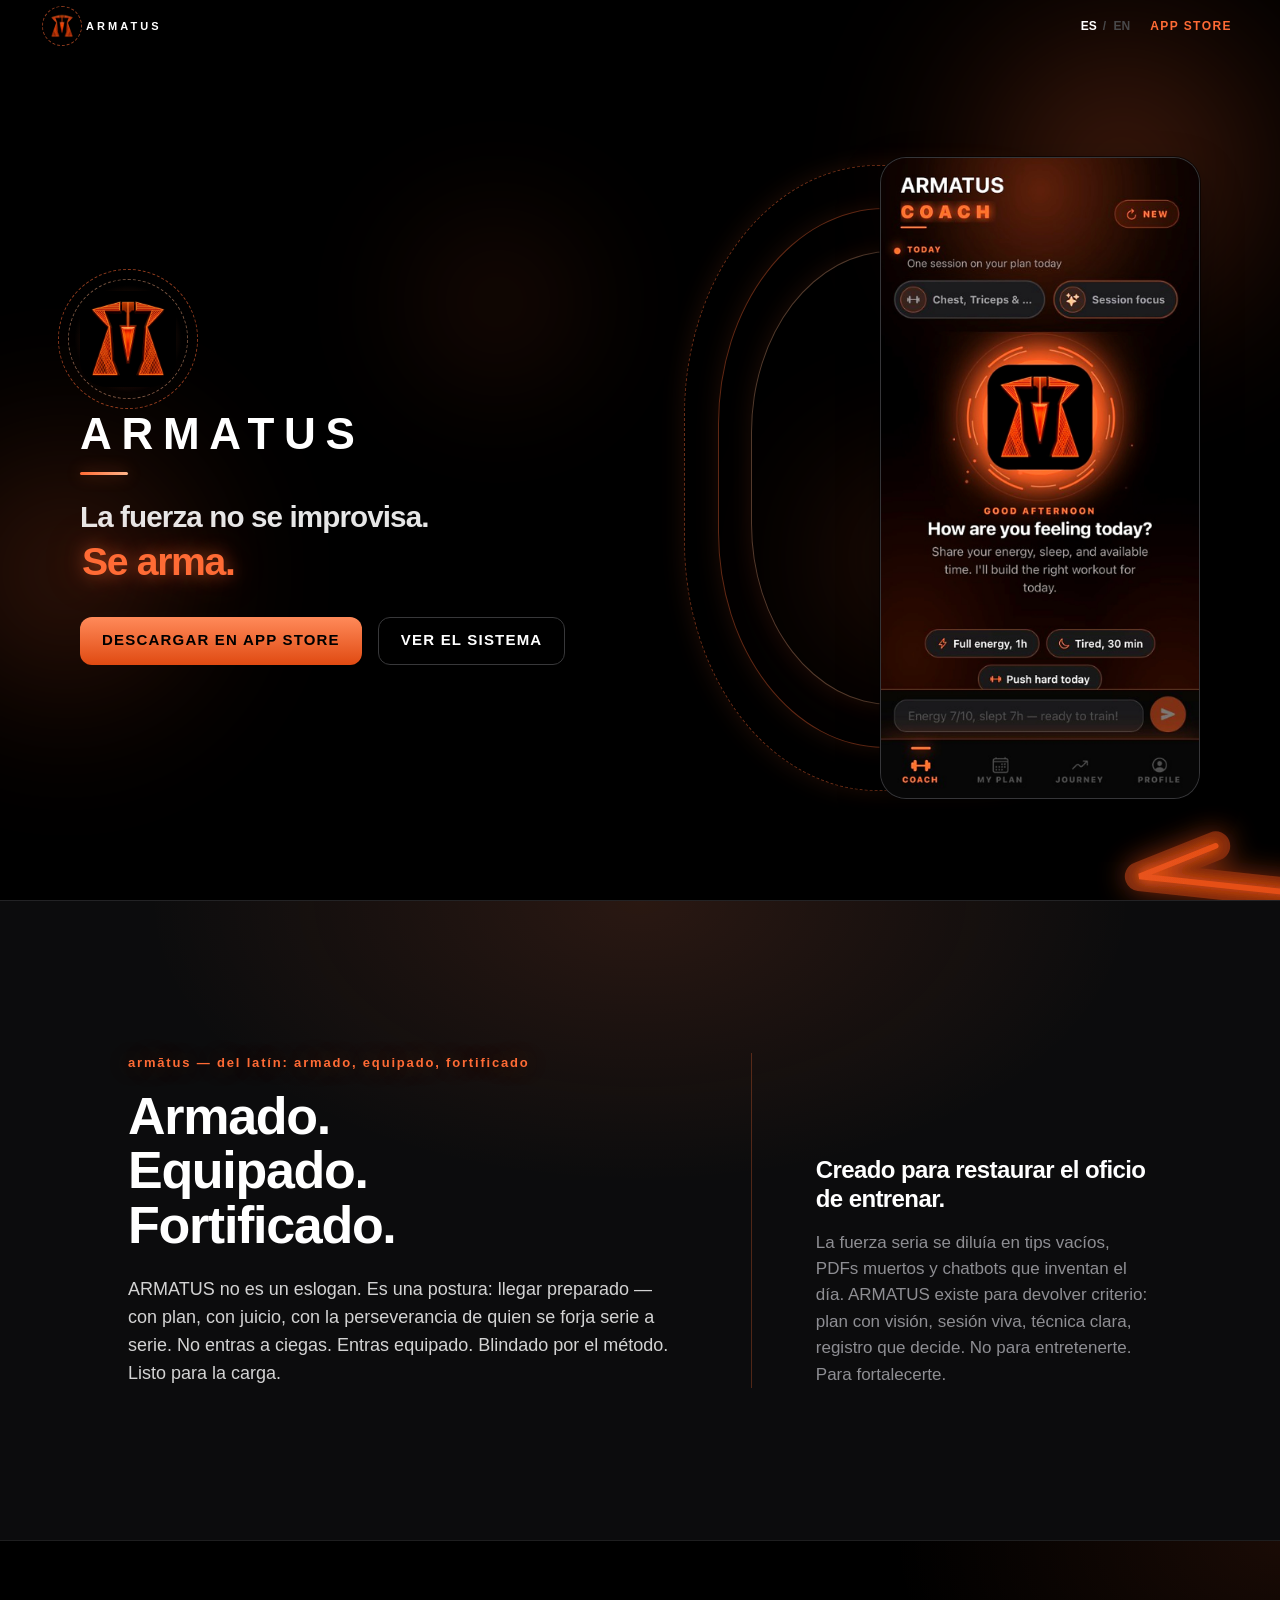
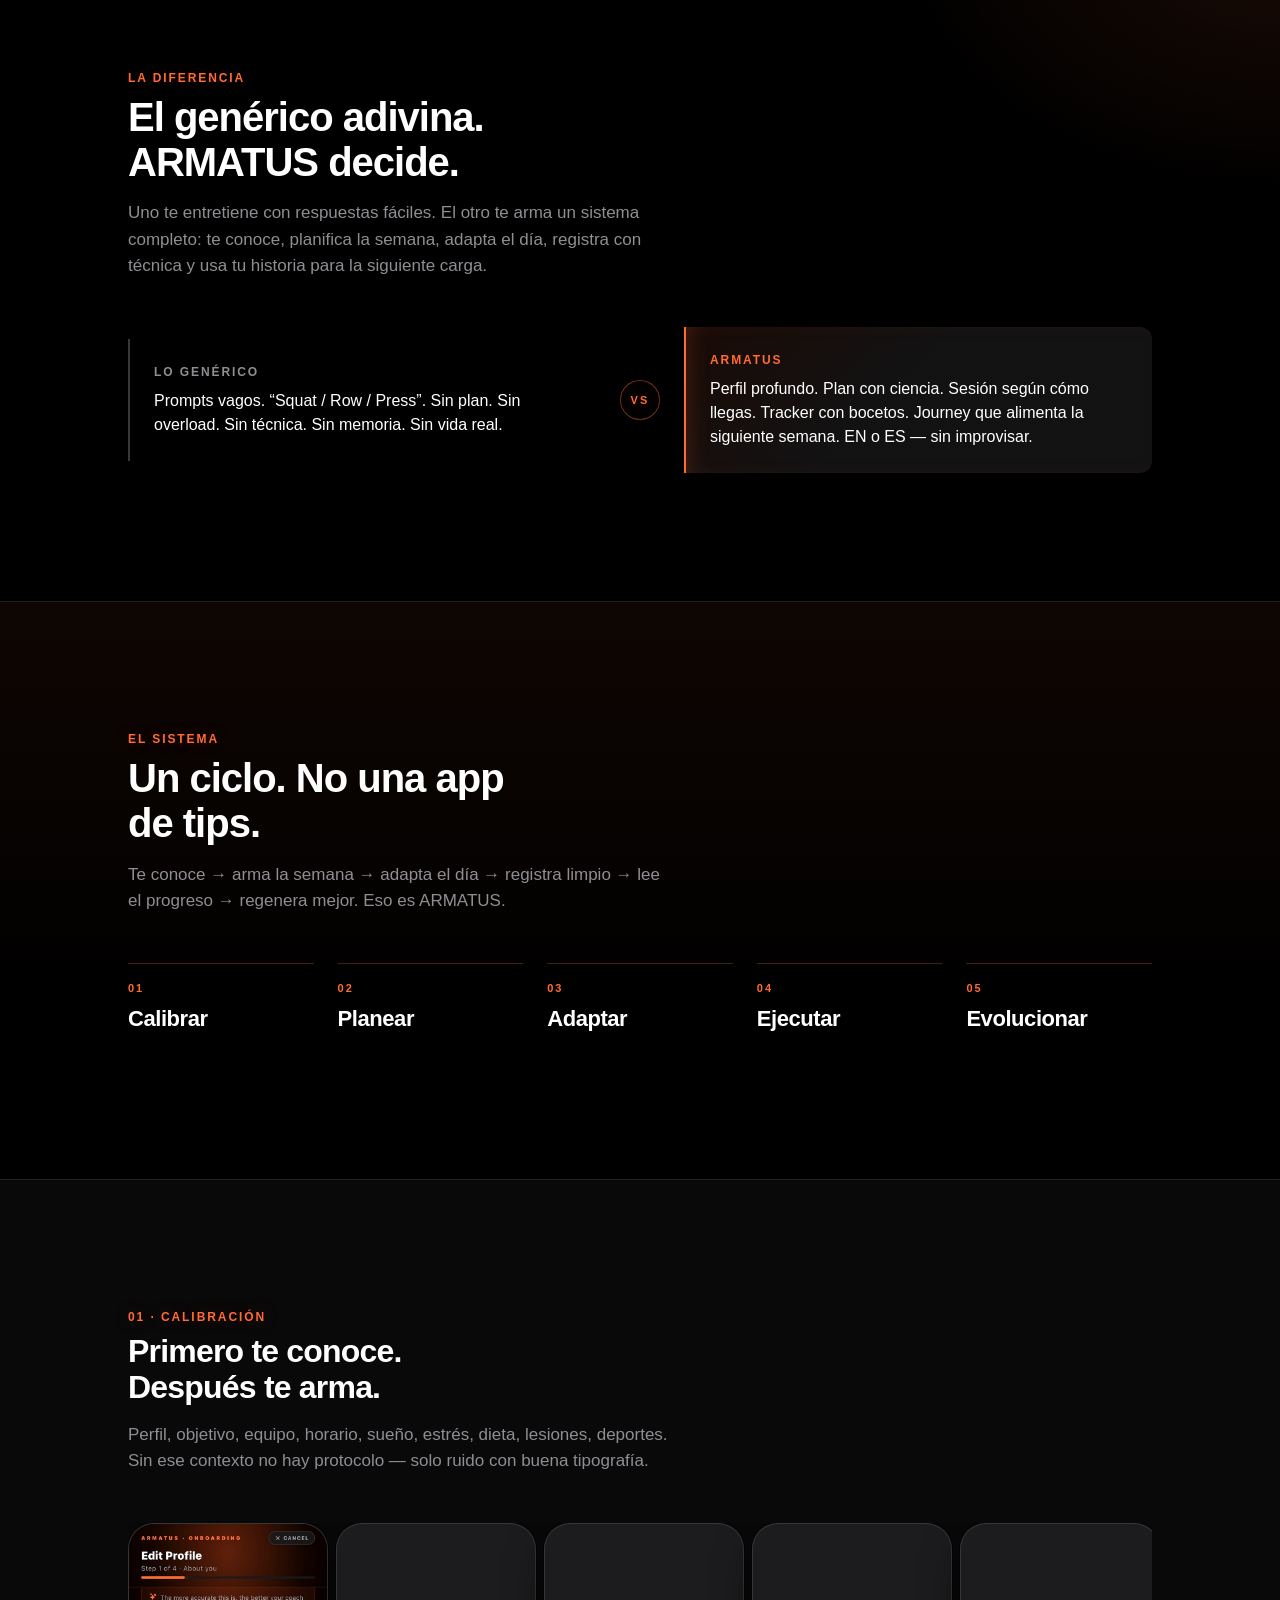
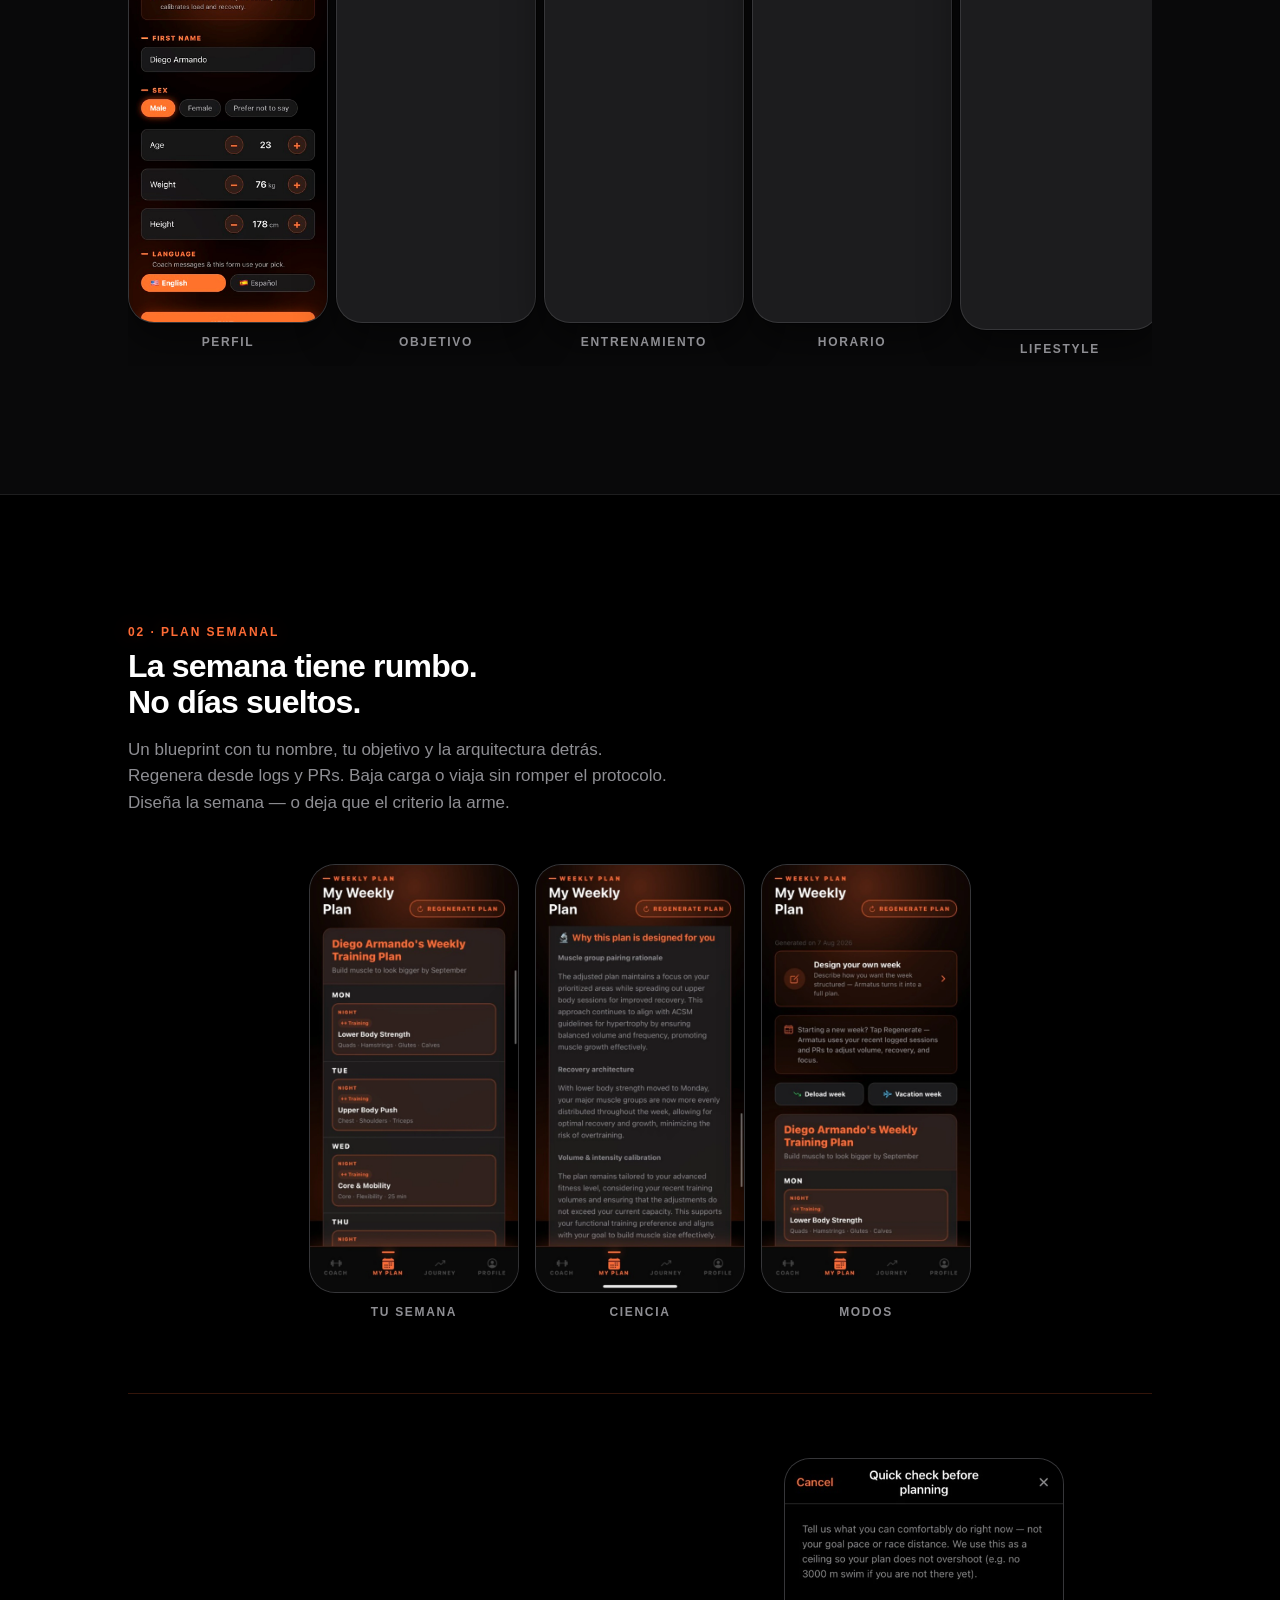
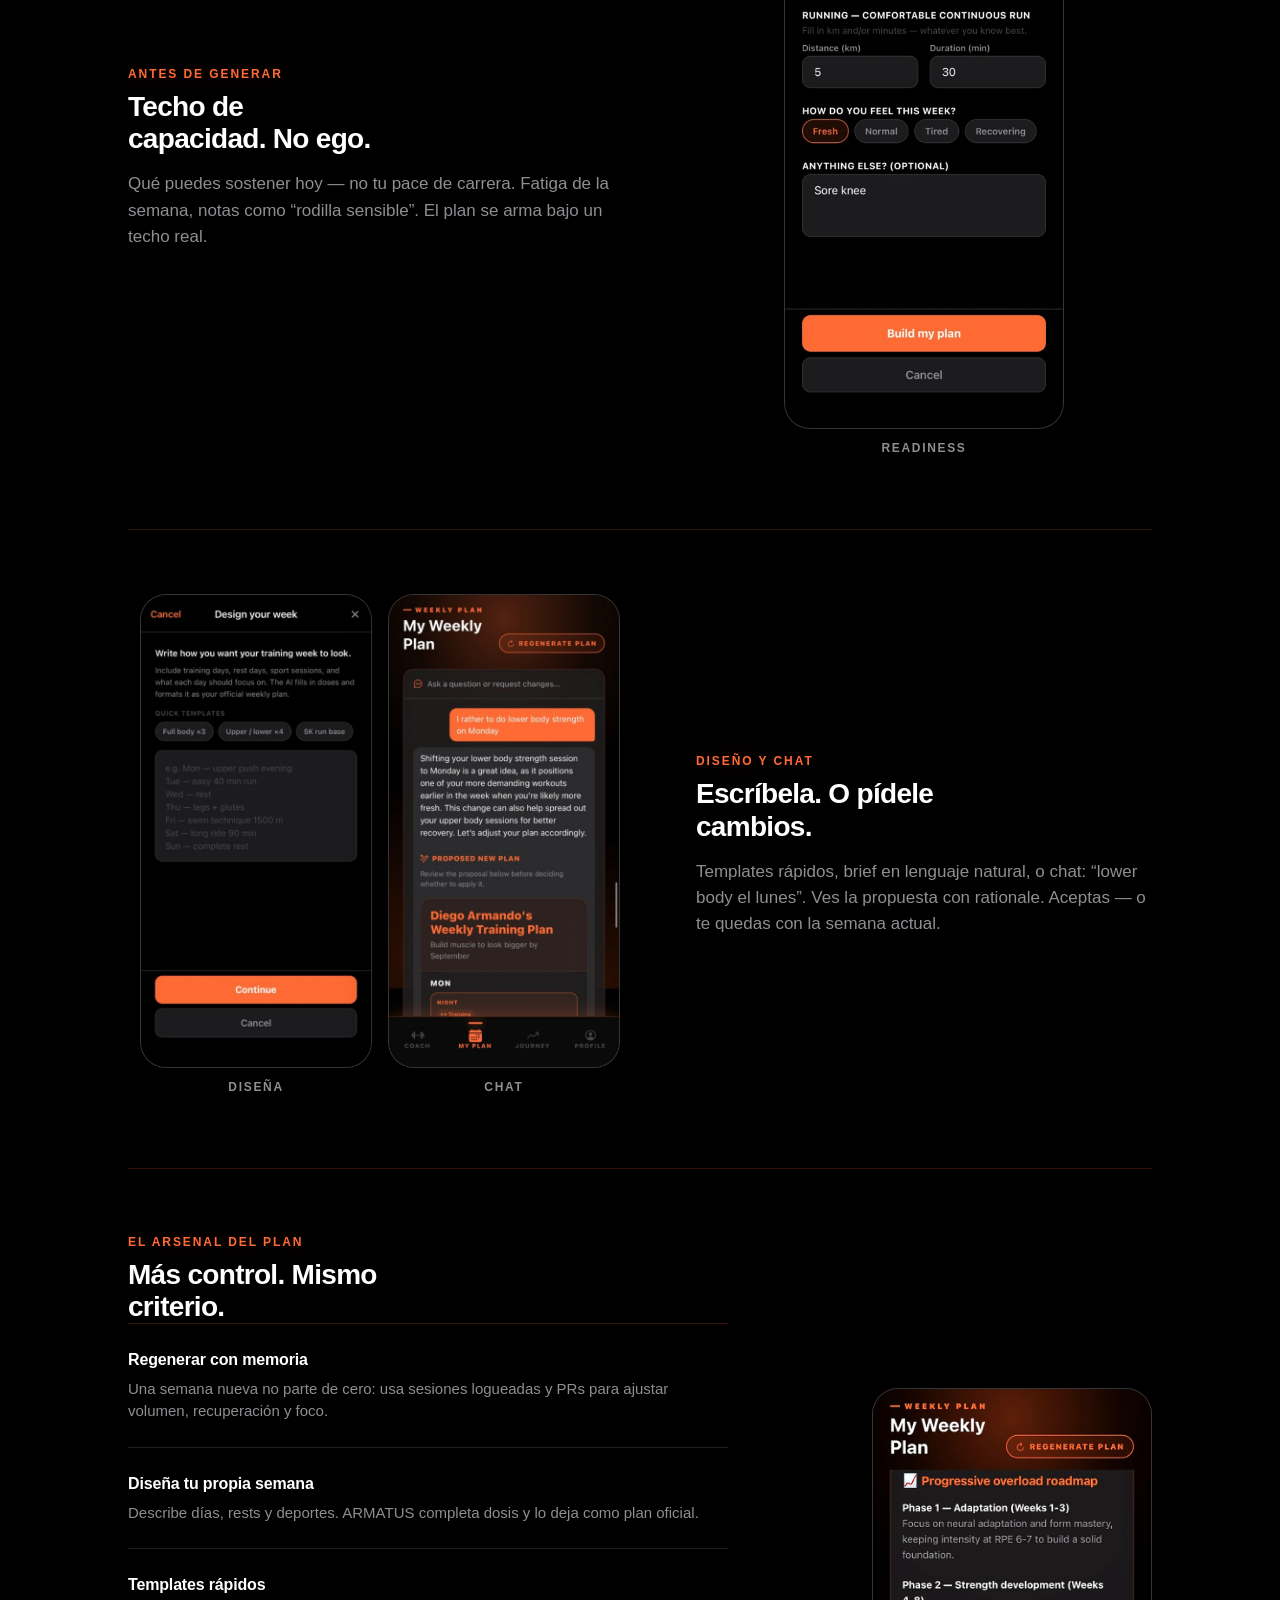
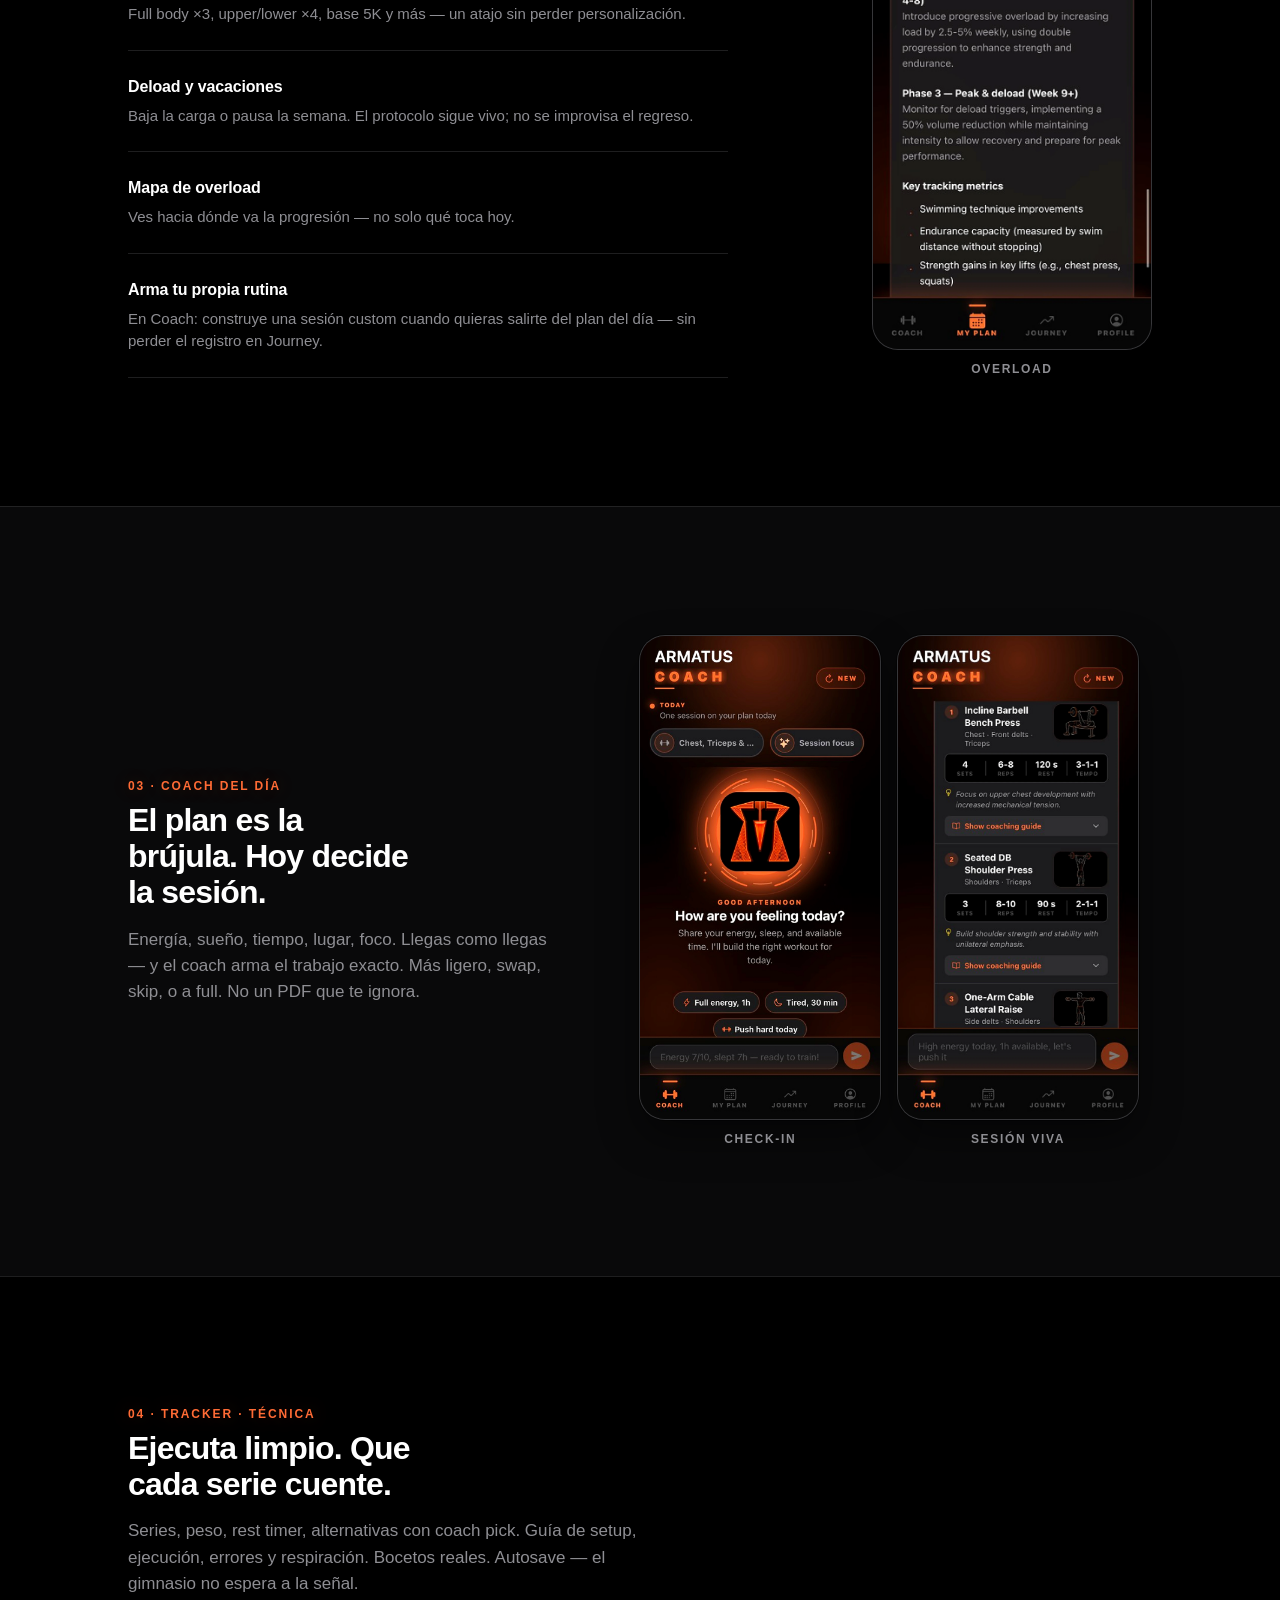
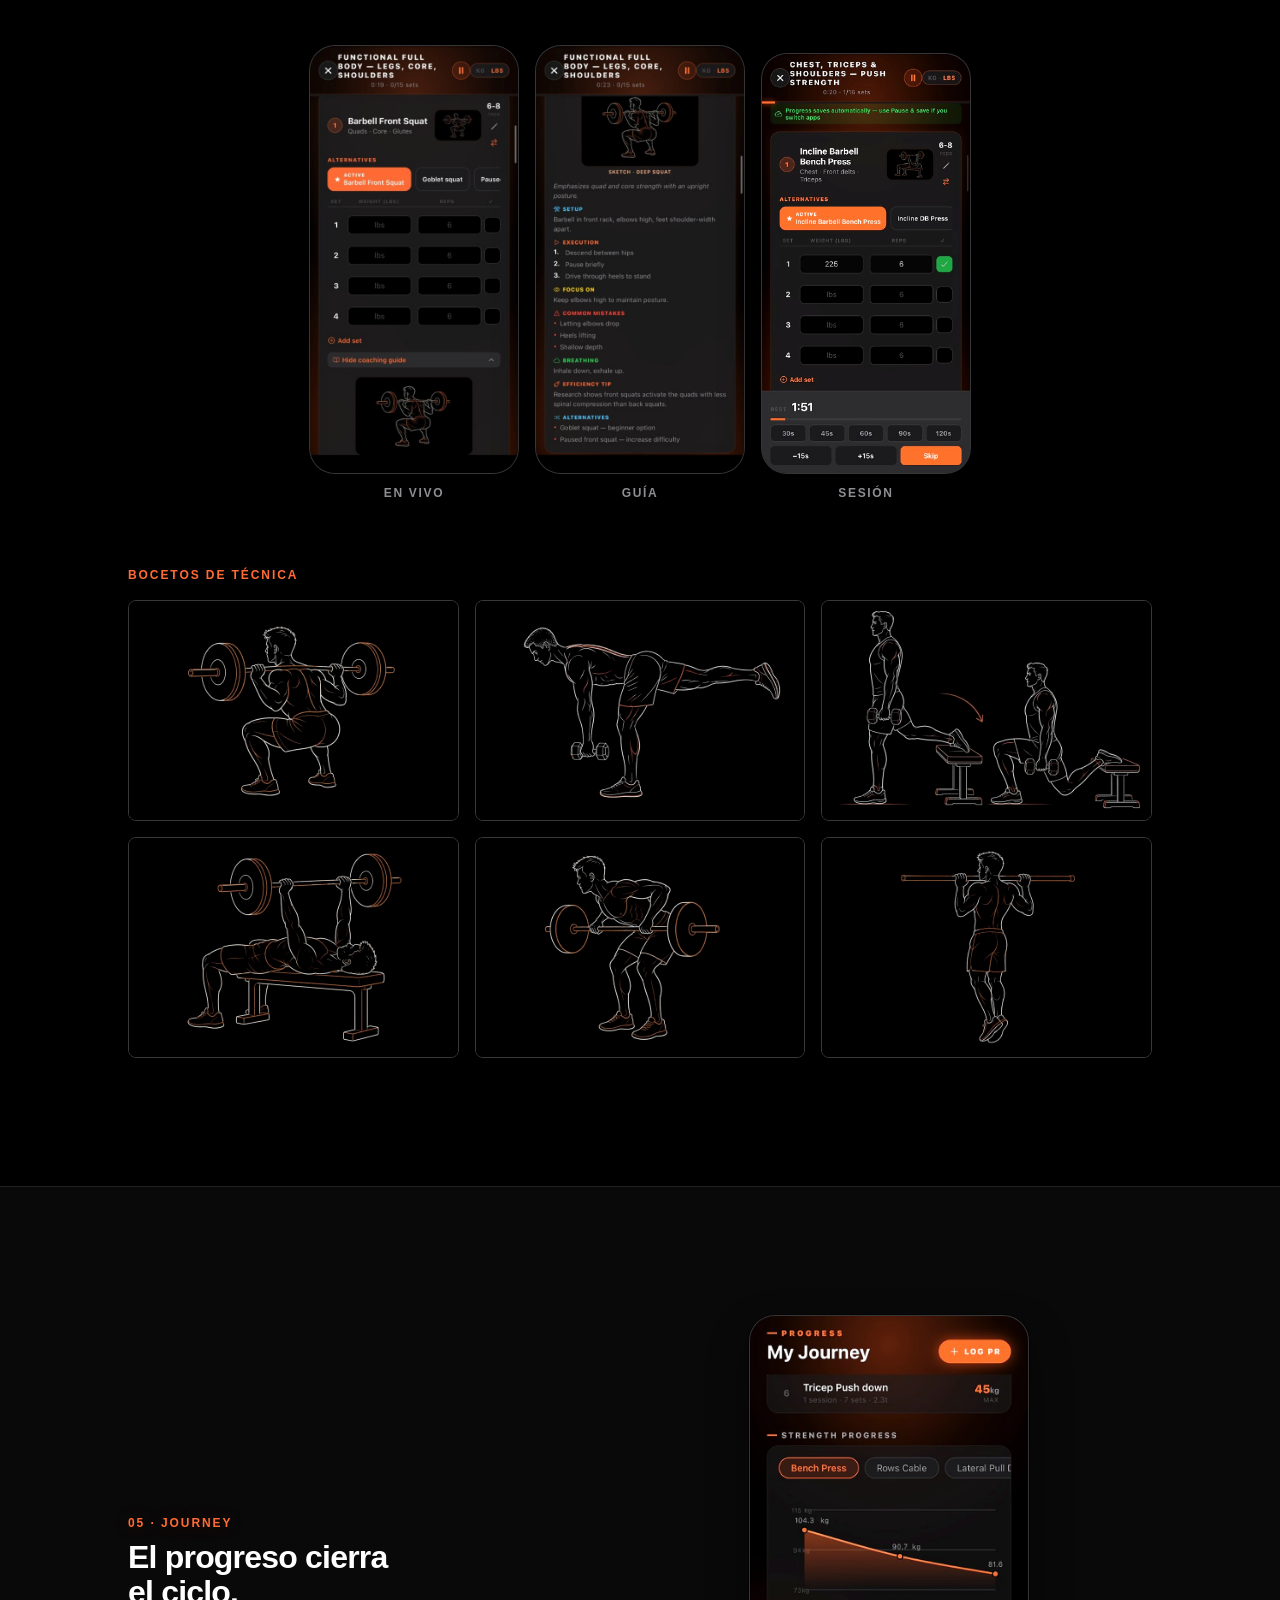
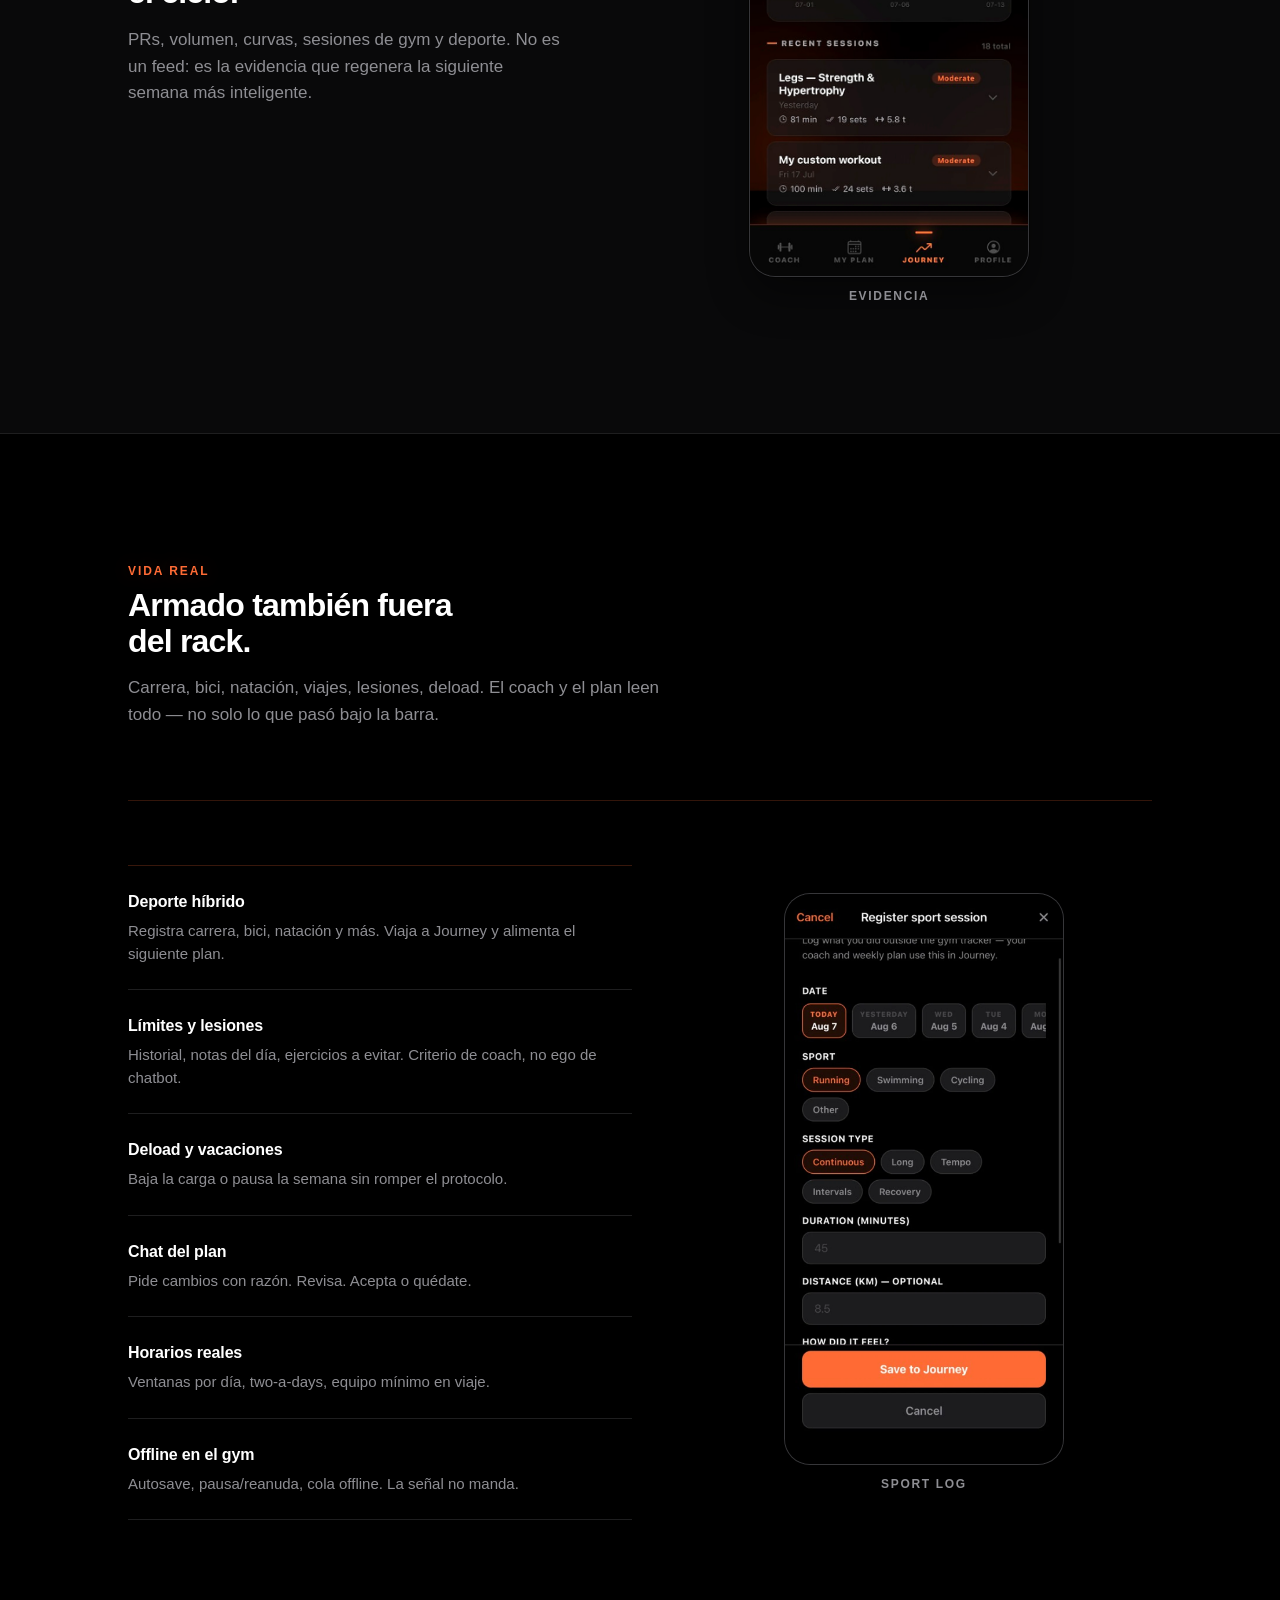
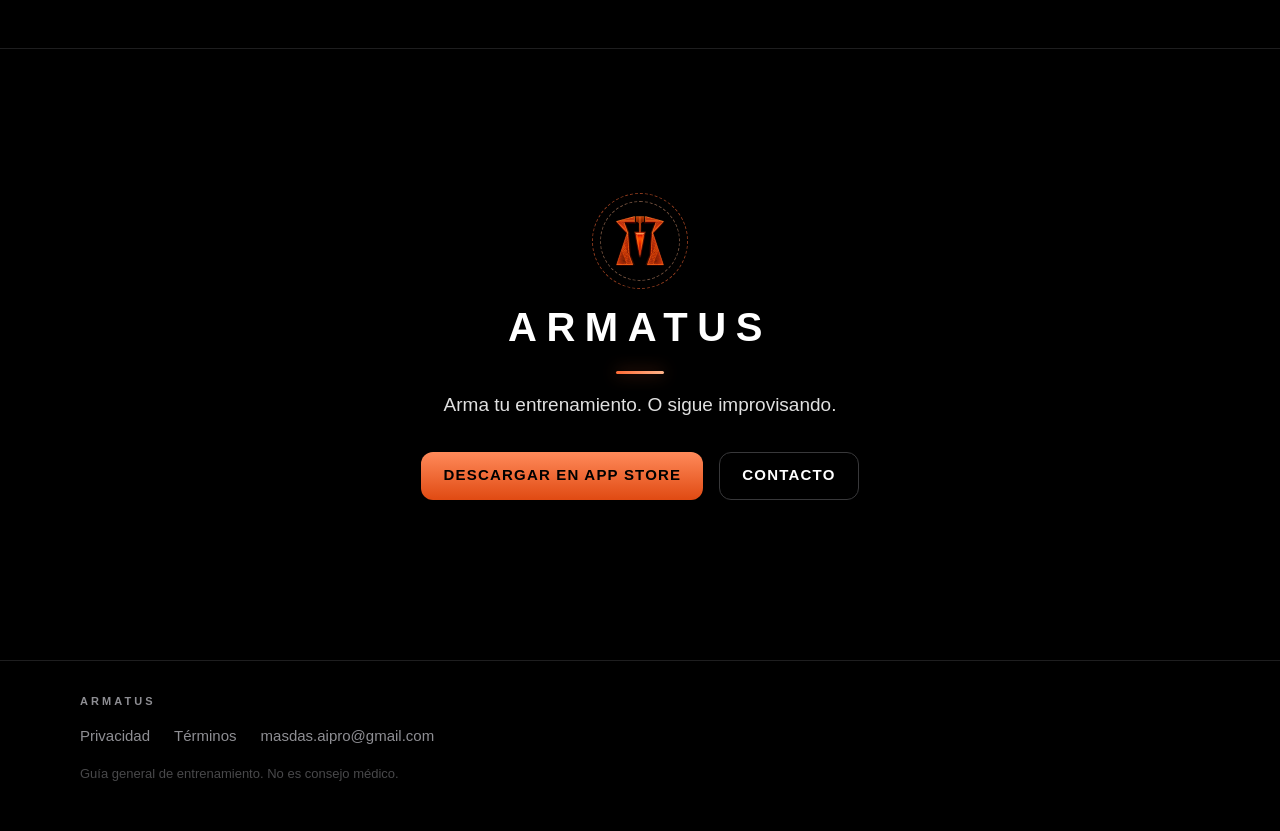
==== commit 31ae436b: "Polish mobile layout for phones with safe areas and snap rails." ====
--- a/index.html
+++ b/index.html
@@ -2,10 +2,14 @@
 <html lang="es">
 <head>
   <meta charset="utf-8" />
-  <meta name="viewport" content="width=device-width, initial-scale=1" />
+  <meta name="viewport" content="width=device-width, initial-scale=1, viewport-fit=cover" />
+  <meta name="format-detection" content="telephone=no" />
+  <meta name="apple-mobile-web-app-capable" content="yes" />
+  <meta name="apple-mobile-web-app-status-bar-style" content="black-translucent" />
   <title>ARMATUS — La fuerza no se improvisa. Se arma.</title>
   <meta name="description" content="ARMATUS — armado, equipado, fortificado. Calibración, plan semanal con overload, coach del día, tracker con técnica y Journey que regenera la siguiente semana." />
   <meta name="theme-color" content="#000000" />
+  <meta name="color-scheme" content="dark" />
   <link rel="icon" type="image/png" href="assets/brand/favicon.png" />
   <link rel="apple-touch-icon" href="assets/brand/icon-192.png" />
   <meta property="og:title" content="ARMATUS — Strength isn’t improvised. It’s armed." />
--- a/styles.css
+++ b/styles.css
@@ -22,10 +22,18 @@
   --space-lg: 24px;
   --space-xl: 32px;
   --space-xxl: 48px;
-  --section-y: clamp(5rem, 12vw, 8rem);
-  --pad: clamp(1.25rem, 4vw, 3rem);
+  --section-y: clamp(4.25rem, 11vw, 8rem);
+  --pad: clamp(1.15rem, 4.5vw, 3rem);
   --max: 1120px;
   --gutter: 24px;
+  --safe-top: env(safe-area-inset-top, 0px);
+  --safe-bottom: env(safe-area-inset-bottom, 0px);
+  --safe-left: env(safe-area-inset-left, 0px);
+  --safe-right: env(safe-area-inset-right, 0px);
+  --pad-left: max(var(--pad), var(--safe-left));
+  --pad-right: max(var(--pad), var(--safe-right));
+  --phone-rail: 196px;
+  --phone-radius: 26px;
 
   /* Radius */
   --radius-sm: 8px;
@@ -53,6 +61,7 @@
 html {
   scroll-behavior: smooth;
   background: var(--background);
+  scroll-padding-top: calc(64px + var(--safe-top));
 }
 
 @media (prefers-reduced-motion: reduce) {
@@ -64,6 +73,7 @@
 body {
   margin: 0;
   min-height: 100vh;
+  min-height: 100dvh;
   background: var(--background);
   color: var(--text);
   font-family: var(--font);
@@ -71,7 +81,12 @@
   font-weight: 400;
   line-height: 1.5;
   -webkit-font-smoothing: antialiased;
+  -moz-osx-font-smoothing: grayscale;
+  text-rendering: optimizeLegibility;
   overflow-x: clip;
+  -webkit-tap-highlight-color: rgba(255, 107, 53, 0.12);
+  text-size-adjust: 100%;
+  -webkit-text-size-adjust: 100%;
 }
 
 img {
@@ -106,8 +121,8 @@
 }
 
 .skip:focus {
-  left: var(--pad);
-  top: 12px;
+  left: var(--pad-left);
+  top: calc(12px + var(--safe-top));
 }
 
 /* Ambient page energy — AuthLogoHero-adjacent, orange only */
@@ -199,7 +214,8 @@
   display: flex;
   align-items: center;
   justify-content: space-between;
-  padding: 14px var(--pad);
+  gap: 12px;
+  padding: calc(12px + var(--safe-top)) var(--pad-right) 12px var(--pad-left);
   border-bottom: 1px solid transparent;
   transition:
     background var(--motion-base) var(--ease-out),
@@ -447,7 +463,11 @@
   min-height: 100svh;
   display: flex;
   align-items: center;
-  padding: calc(72px + var(--space-xl)) var(--pad) var(--space-xxl);
+  padding:
+    calc(72px + var(--safe-top) + var(--space-xl))
+    var(--pad-right)
+    var(--space-xxl)
+    var(--pad-left);
   overflow: hidden;
 }
 
@@ -1319,9 +1339,12 @@
 
 .device img {
   width: 100%;
-  border-radius: var(--radius-xl);
-  border: 1px solid var(--border);
+  border-radius: var(--phone-radius);
+  border: 1px solid rgba(56, 56, 58, 0.95);
   background: var(--surface);
+  box-shadow:
+    0 0 0 1px rgba(0, 0, 0, 0.55),
+    0 18px 40px rgba(0, 0, 0, 0.45);
   /* Screenshots stay native — no color filter */
 }
 
@@ -1357,8 +1380,9 @@
 }
 
 .section-inner {
-  width: min(100% - (var(--pad) * 2), var(--max));
+  width: min(100%, var(--max));
   margin-inline: auto;
+  padding-inline: var(--pad-left) var(--pad-right);
 }
 
 .section-head {
@@ -1928,6 +1952,9 @@
   padding-bottom: var(--space-sm);
   scroll-snap-type: x mandatory;
   -webkit-overflow-scrolling: touch;
+  overscroll-behavior-x: contain;
+  scrollbar-width: thin;
+  scrollbar-color: var(--primary-deep) transparent;
 }
 
 .rail .device {
@@ -1935,12 +1962,21 @@
   scroll-snap-align: start;
 }
 
-.rail::-webkit-scrollbar {
+.rail::-webkit-scrollbar,
+.phones--three::-webkit-scrollbar,
+.feature-phones::-webkit-scrollbar,
+.feature-band .phones::-webkit-scrollbar,
+.loop-steps::-webkit-scrollbar {
   height: 2px;
 }
 
-.rail::-webkit-scrollbar-thumb {
+.rail::-webkit-scrollbar-thumb,
+.phones--three::-webkit-scrollbar-thumb,
+.feature-phones::-webkit-scrollbar-thumb,
+.feature-band .phones::-webkit-scrollbar-thumb,
+.loop-steps::-webkit-scrollbar-thumb {
   background: var(--primary-deep);
+  border-radius: 2px;
 }
 
 /* CTA */
@@ -1966,7 +2002,11 @@
 /* Footer */
 .footer {
   border-top: 1px solid rgba(56, 56, 58, 0.55);
-  padding: var(--space-xl) var(--pad) var(--space-xxl);
+  padding:
+    var(--space-xl)
+    var(--pad-right)
+    calc(var(--space-xxl) + var(--safe-bottom))
+    var(--pad-left);
 }
 
 .footer-inner {
@@ -2072,46 +2112,554 @@
   }
 }
 
+/* ========== Tablet / phone shared ========== */
 @media (max-width: 899px) {
+  :root {
+    --section-y: clamp(3.75rem, 10vw, 5.5rem);
+    --phone-rail: min(58vw, 212px);
+    --phone-radius: 30px;
+  }
+
+  body {
+    font-size: 16px;
+  }
+
+  .topbar {
+    gap: 8px;
+  }
+
+  .topbar-actions {
+    gap: 12px;
+    flex-shrink: 0;
+  }
+
+  .topbar-brand {
+    min-width: 0;
+  }
+
+  .topbar-brand .wordmark {
+    letter-spacing: 0.2em;
+  }
+
+  .topbar-link {
+    font-size: 11px;
+    letter-spacing: 0.1em;
+    padding: 10px 0;
+    white-space: nowrap;
+  }
+
+  .lang {
+    gap: 4px;
+  }
+
+  .lang-btn {
+    min-width: 28px;
+    min-height: 44px;
+    padding: 10px 2px;
+  }
+
+  .hero {
+    min-height: auto;
+    padding:
+      calc(64px + var(--safe-top) + var(--space-lg))
+      var(--pad-right)
+      var(--space-xxl)
+      var(--pad-left);
+  }
+
+  .hero-inner {
+    gap: var(--space-xl);
+  }
+
+  .hero-copy {
+    max-width: none;
+  }
+
+  .logo-mark--hero {
+    width: 76px;
+    height: 76px;
+    margin-bottom: var(--space-md);
+  }
+
+  .logo-mark--hero .logo-ring {
+    inset: -16px;
+  }
+
+  .logo-mark--hero .logo-ring--inner {
+    inset: -9px;
+  }
+
+  .wordmark--hero {
+    font-size: clamp(1.9rem, 9.2vw, 2.45rem);
+    letter-spacing: 0.16em;
+    padding-right: 0.08em; /* optical balance for tracking */
+  }
+
+  .brand-underline {
+    margin-top: 12px;
+  }
+
+  .hero-statement {
+    min-height: 4.1em;
+    margin-top: var(--space-md);
+  }
+
+  .hero-line {
+    font-size: clamp(1.3rem, 5.8vw, 1.58rem);
+  }
+
+  .hero-line--b {
+    font-size: clamp(1.95rem, 8.6vw, 2.4rem);
+  }
+
+  .hero-cta {
+    flex-direction: column;
+    align-items: stretch;
+    width: 100%;
+    margin-top: var(--space-lg);
+    gap: 10px;
+  }
+
+  .hero-cta .btn {
+    width: 100%;
+    min-height: 54px;
+    font-size: 14px;
+    letter-spacing: 0.1em;
+  }
+
+  .btn-ghost {
+    border-color: rgba(142, 142, 147, 0.55);
+    background: rgba(28, 28, 30, 0.35);
+  }
+
+  .btn-primary {
+    box-shadow:
+      0 0 28px rgba(255, 107, 53, 0.35),
+      0 10px 28px rgba(224, 74, 18, 0.28);
+  }
+
+  .hero-stage {
+    margin-top: var(--space-md);
+    width: 100%;
+  }
+
+  .hero-stage .device {
+    width: min(72vw, 292px);
+    margin-inline: auto;
+  }
+
+  .hero-stage .device img {
+    box-shadow:
+      0 0 0 1px rgba(0, 0, 0, 0.7),
+      0 28px 56px rgba(0, 0, 0, 0.55),
+      0 0 48px rgba(255, 107, 53, 0.12);
+  }
+
+  .device img {
+    border-radius: var(--phone-radius);
+    box-shadow:
+      0 0 0 1px rgba(0, 0, 0, 0.65),
+      0 22px 44px rgba(0, 0, 0, 0.5),
+      0 0 32px rgba(255, 107, 53, 0.08);
+  }
+
+  .device-aura {
+    inset: 2% 6%;
+  }
+
+  .hero-thunder {
+    inset: -8% -22%;
+    opacity: 0.68;
+  }
+
+  .thunder-main {
+    stroke-width: 6.5;
+  }
+
+  .thunder-bloom {
+    stroke-width: 28;
+  }
+
+  .thunder-spark--6,
+  .thunder-spark--7 {
+    display: none;
+  }
+
+  .ambient-orb--a,
+  .ambient-orb--b,
+  .ambient-orb--c,
+  .ambient-orb--d {
+    filter: blur(48px);
+    opacity: 0.2;
+  }
+
+  .ambient-orb--c,
+  .ambient-orb--d {
+    opacity: 0.12;
+  }
+
+  .section-title,
+  .section-title--impact {
+    max-width: 13ch;
+    font-size: clamp(1.6rem, 7.4vw, 2.05rem);
+    letter-spacing: -0.03em;
+  }
+
+  .section-lead,
+  .origin-body,
+  .origin-body--lead {
+    font-size: 16px;
+    line-height: 1.55;
+    max-width: none;
+  }
+
+  .origin-latin {
+    font-size: 12px;
+  }
+
+  .origin-title {
+    max-width: 11ch;
+    font-size: clamp(1.9rem, 9.4vw, 2.6rem);
+  }
+
+  .origin-why {
+    padding-top: var(--space-lg);
+  }
+
+  .origin-why-title {
+    font-size: clamp(1.15rem, 5vw, 1.35rem);
+  }
+
+  .feature-title {
+    max-width: 15ch;
+    font-size: clamp(1.3rem, 5.8vw, 1.6rem);
+  }
+
+  .eyebrow {
+    font-size: 11px;
+  }
+
+  /* Edge-bleed carousels — snap, peek next phone */
+  .loop-steps,
+  .phones,
   .phones--three,
-  .feature-phones {
+  .feature-phones,
+  .feature-band .phones,
+  .rail {
+    margin-right: calc(-1 * var(--pad-right));
+    padding-right: var(--pad-right);
+    scroll-padding-inline: 0 var(--pad-right);
+    scrollbar-width: none;
+  }
+
+  .loop-steps::-webkit-scrollbar,
+  .phones::-webkit-scrollbar,
+  .phones--three::-webkit-scrollbar,
+  .feature-phones::-webkit-scrollbar,
+  .feature-band .phones::-webkit-scrollbar,
+  .rail::-webkit-scrollbar {
+    display: none;
+    height: 0;
+  }
+
+  .loop-steps {
+    display: flex;
+    grid-template-columns: none;
+    gap: var(--space-sm);
+    overflow-x: auto;
+    scroll-snap-type: x mandatory;
+    -webkit-overflow-scrolling: touch;
+    overscroll-behavior-x: contain;
+    padding-bottom: 2px;
+  }
+
+  .loop-step {
+    flex: 0 0 auto;
+    width: 7.5rem;
+    min-width: 7.5rem;
+    padding: var(--space-md) var(--space-sm) var(--space-sm);
+    scroll-snap-align: start;
+    border-top-width: 2px;
+  }
+
+  .loop-label {
+    font-size: 17px;
+  }
+
+  .loop-num {
+    font-size: 10px;
+  }
+
+  .compare {
+    gap: var(--space-md);
+  }
+
+  .compare-col {
+    padding: var(--space-md) var(--space-sm) var(--space-md) var(--space-md);
+  }
+
+  .compare-col--accent {
+    border-radius: 0 var(--radius-lg) var(--radius-lg) 0;
+  }
+
+  .compare-body {
+    font-size: 15px;
+  }
+
+  .phones,
+  .phones--three,
+  .feature-phones,
+  .feature-band .phones {
     flex-wrap: nowrap;
     overflow-x: auto;
     justify-content: flex-start;
     scroll-snap-type: x mandatory;
-    padding-bottom: var(--space-sm);
-  }
-
+    -webkit-overflow-scrolling: touch;
+    overscroll-behavior-x: contain;
+    gap: 14px;
+    padding-bottom: 4px;
+  }
+
+  .phones .device,
   .phones--three .device,
-  .feature-phones .device {
-    width: 170px;
+  .feature-phones .device,
+  .feature-band .phones .device {
+    width: var(--phone-rail);
     flex: 0 0 auto;
     scroll-snap-align: start;
   }
 
+  .device--solo {
+    width: min(70vw, 288px);
+  }
+
+  .feature-band {
+    gap: var(--space-xl);
+    margin-top: var(--space-xxl);
+    padding-top: var(--space-xxl);
+  }
+
+  .feature-band .device--solo,
   .feature-band .phones {
-    flex-wrap: nowrap;
-    overflow-x: auto;
-    justify-content: flex-start;
-    gap: var(--space-md);
-  }
-
-  .feature-band .phones .device {
-    width: 170px;
-    flex: 0 0 auto;
-  }
-
-  .hero-thunder {
-    inset: -4% -8%;
-    opacity: 0.9;
-  }
-
-  .thunder-main {
-    stroke-width: 7;
-  }
-
-  .thunder-bloom {
-    stroke-width: 34;
+    width: 100%;
+  }
+
+  .feature-band .device--solo {
+    margin-inline: auto;
+  }
+
+  .rail {
+    grid-auto-columns: var(--phone-rail);
+    gap: 14px;
+  }
+
+  .rail .device {
+    width: var(--phone-rail);
+  }
+
+  .plan-arsenal {
+    gap: var(--space-xl);
+  }
+
+  .plan-arsenal-device {
+    margin-inline: auto;
+    width: min(70vw, 288px);
+  }
+
+  .tracker-layout {
+    gap: var(--space-xl);
+  }
+
+  .boceto-grid {
+    gap: 10px;
+  }
+
+  .boceto {
+    border-radius: 10px;
+  }
+
+  .cta {
+    padding-block: var(--space-lg);
+  }
+
+  .wordmark--cta {
+    letter-spacing: 0.16em;
+    font-size: clamp(1.65rem, 8vw, 2.1rem);
+  }
+
+  .cta-lead {
+    font-size: 16px;
+    max-width: 28ch;
+  }
+
+  .cta .hero-cta {
+    flex-direction: column;
+    align-items: stretch;
+    width: min(100%, 22rem);
+    margin-inline: auto;
+  }
+
+  .cta .hero-cta .btn {
+    width: 100%;
+    min-height: 54px;
+  }
+
+  .footer-nav {
+    gap: var(--space-sm) var(--space-md);
+    font-size: 14px;
+  }
+
+  .footer-nav a {
+    min-height: 44px;
+    display: inline-flex;
+    align-items: center;
+  }
+
+  .boceto:hover,
+  .boceto:focus-within {
+    transform: none;
+    box-shadow: none;
+  }
+
+  .boceto:hover img,
+  .boceto:focus-within img {
+    transform: none;
+  }
+
+  .capability-list li:hover {
+    border-bottom-color: rgba(56, 56, 58, 0.55);
+  }
+}
+
+/* ========== Small phones ========== */
+@media (max-width: 480px) {
+  :root {
+    --pad: 1.1rem;
+    --phone-rail: min(64vw, 204px);
+    --section-y: 3.35rem;
+    --phone-radius: 28px;
+  }
+
+  .topbar-brand {
+    gap: 8px;
+  }
+
+  .topbar-brand .wordmark {
+    letter-spacing: 0.14em;
+    font-size: 10px;
+  }
+
+  .topbar-actions {
+    gap: 8px;
+  }
+
+  .topbar-link {
+    font-size: 10px;
+    letter-spacing: 0.08em;
+  }
+
+  .logo-mark--nav {
+    width: 26px;
+    height: 26px;
+  }
+
+  .hero {
+    padding-top: calc(58px + var(--safe-top) + var(--space-md));
+    padding-bottom: var(--space-xl);
+  }
+
+  .logo-mark--hero {
+    width: 70px;
+    height: 70px;
+  }
+
+  .wordmark--hero {
+    letter-spacing: 0.12em;
+    font-size: clamp(1.75rem, 10vw, 2.15rem);
+  }
+
+  .hero-line--b {
+    letter-spacing: -0.045em;
+  }
+
+  .hero-stage .device {
+    width: min(78vw, 270px);
+  }
+
+  .section-head {
+    margin-bottom: var(--space-xl);
+  }
+
+  .section-title,
+  .section-title--impact {
+    max-width: 12ch;
+  }
+
+  .loop-step {
+    width: 6.85rem;
+    min-width: 6.85rem;
+  }
+
+  .capability-list li {
+    padding: var(--space-md) 0;
+  }
+
+  .capability-list strong {
+    font-size: 15px;
+  }
+
+  .capability-list span {
+    font-size: 14px;
+    line-height: 1.45;
+  }
+
+  .device figcaption {
+    margin-top: 8px;
+    font-size: 11px;
+    letter-spacing: 0.11em;
+  }
+
+  .scan-ring--c {
+    display: none;
+  }
+
+  .ember--5,
+  .ember--6,
+  .ember--7,
+  .ember--8,
+  .ripple--3,
+  .ripple--4 {
+    display: none;
+  }
+
+  .boceto-grid {
+    grid-template-columns: repeat(2, minmax(0, 1fr));
+  }
+}
+
+/* Prefer less motion intensity on coarse pointers / phones */
+@media (max-width: 899px) and (prefers-reduced-motion: no-preference) {
+  .device--float {
+    animation-duration: 6.5s, 5s;
+  }
+
+  .hero-flash,
+  .thunder-strike-flash,
+  .thunder-main,
+  .thunder-bloom,
+  .thunder-core,
+  .thunder-ghost,
+  .thunder-branch,
+  .thunder-spark {
+    animation-duration: 5.2s;
+  }
+
+  .ambient-orb {
+    animation-duration: 14s;
+  }
+
+  .btn-primary {
+    animation-duration: 2.8s;
   }
 }
 
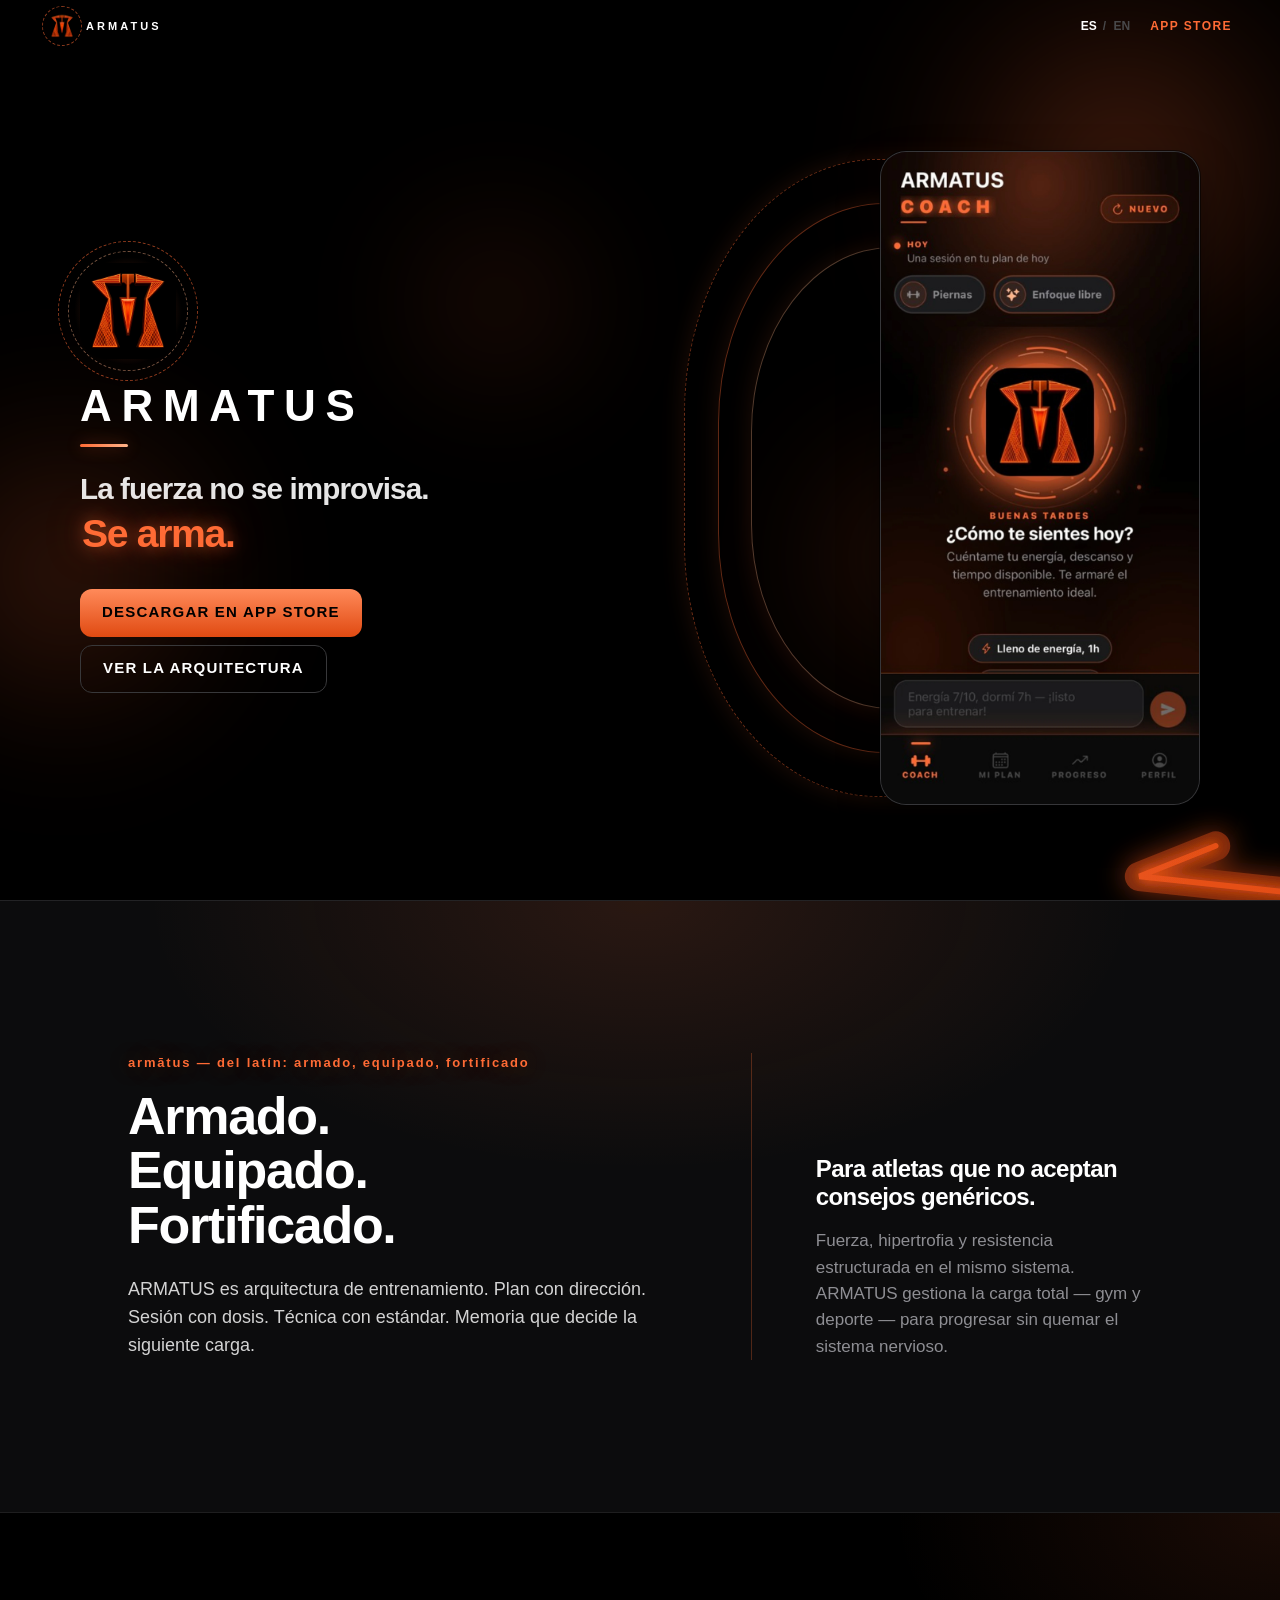
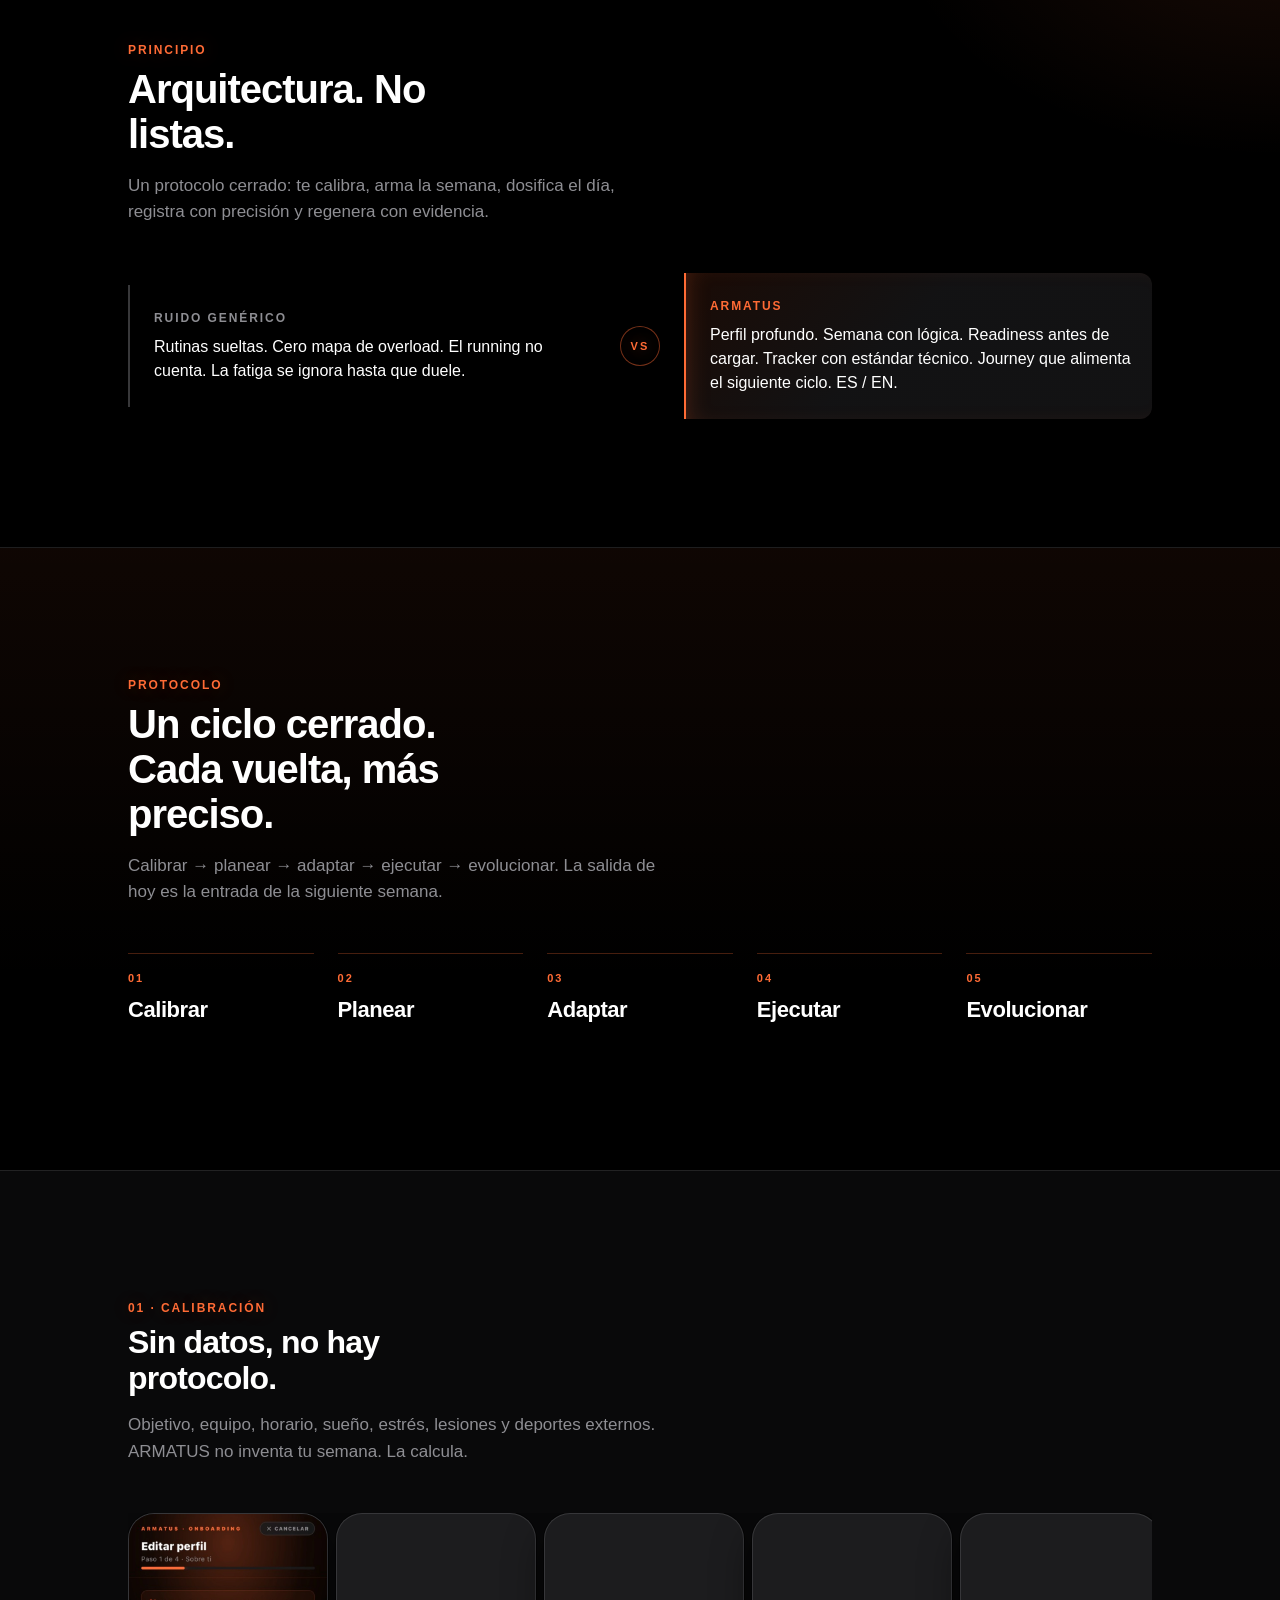
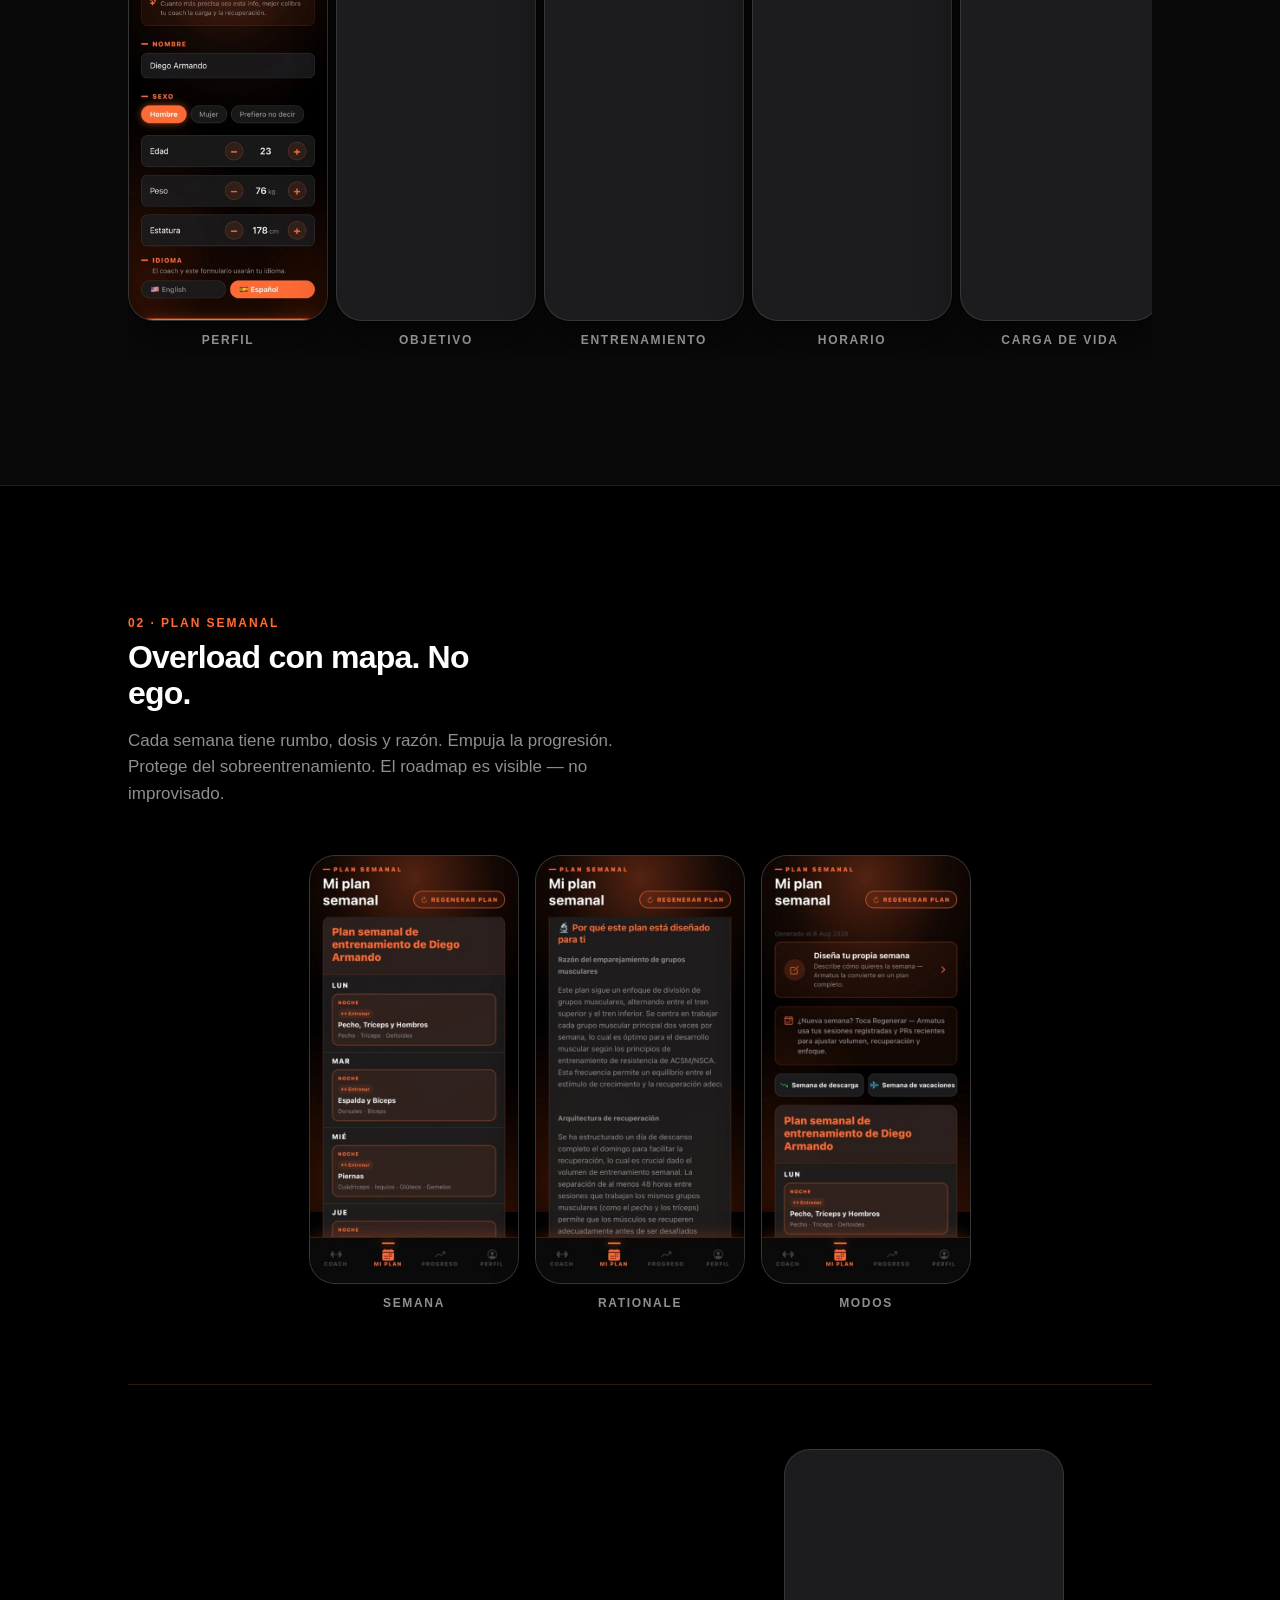
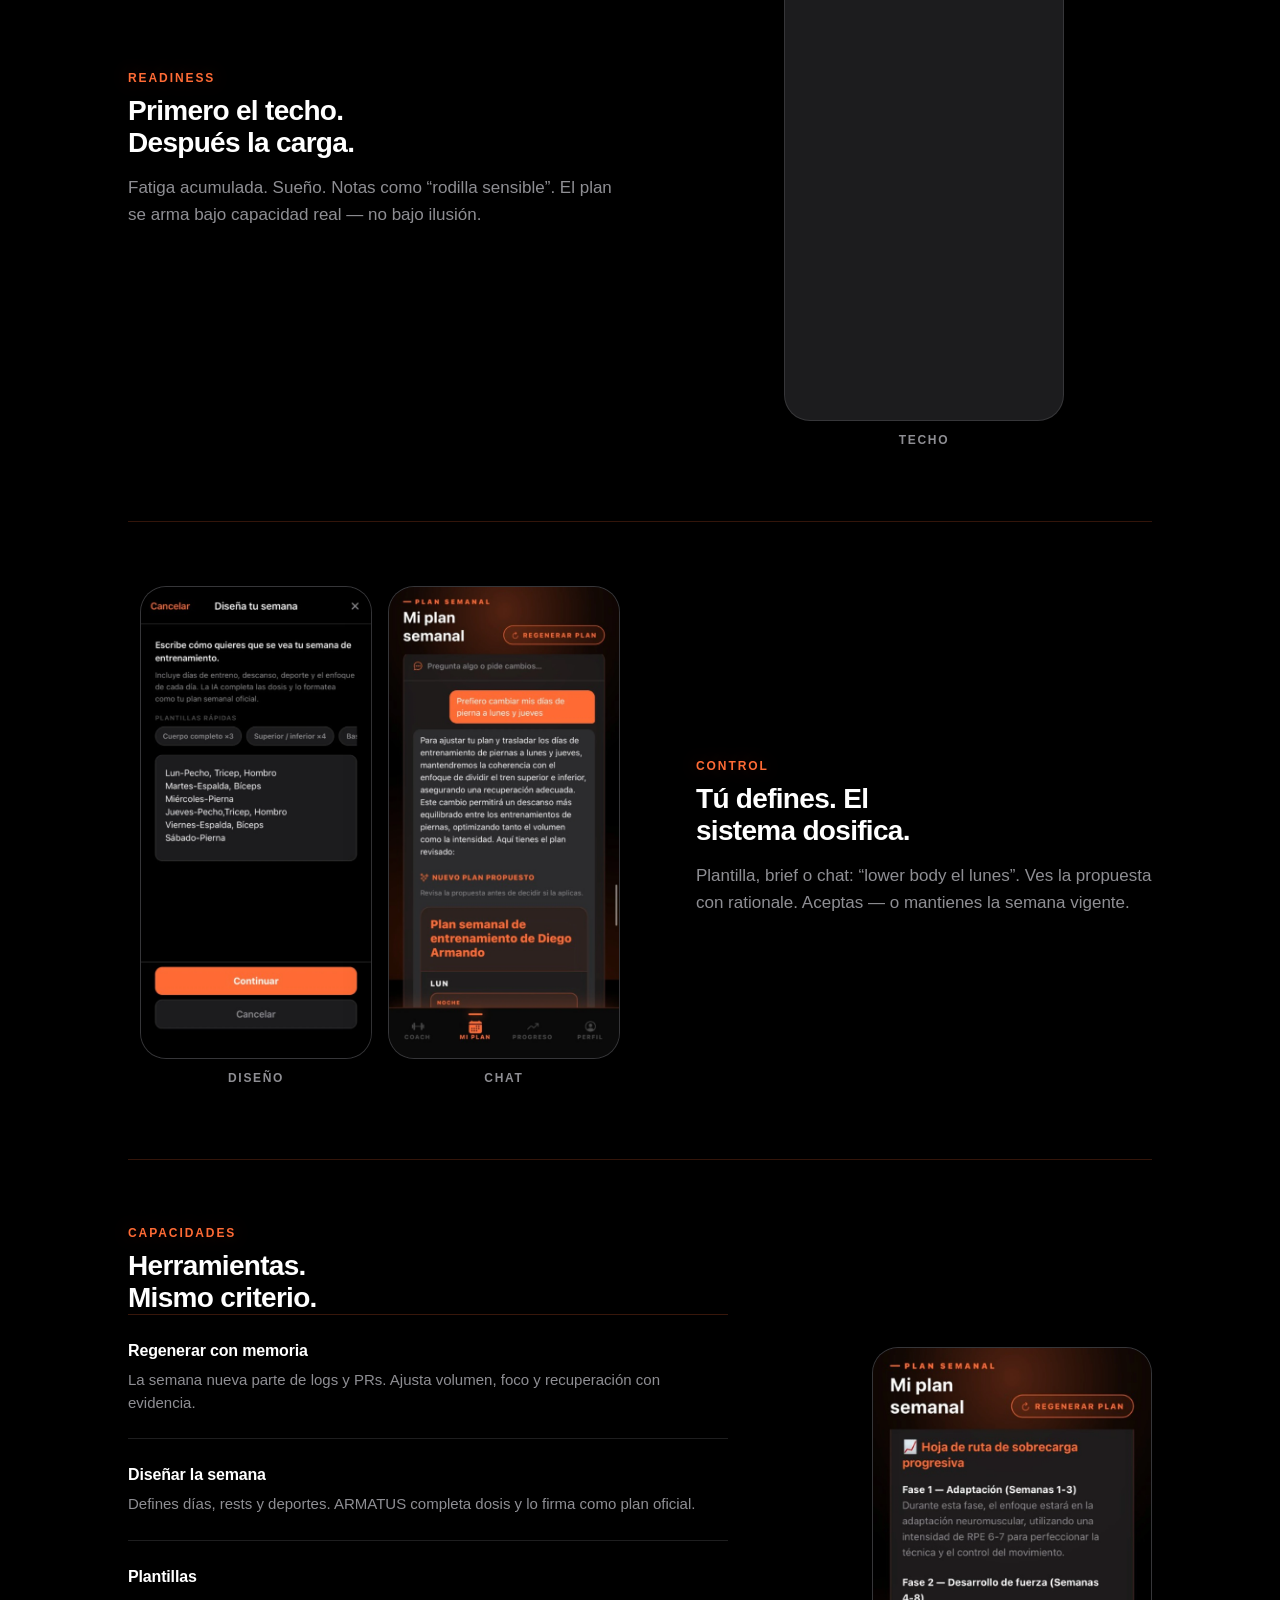
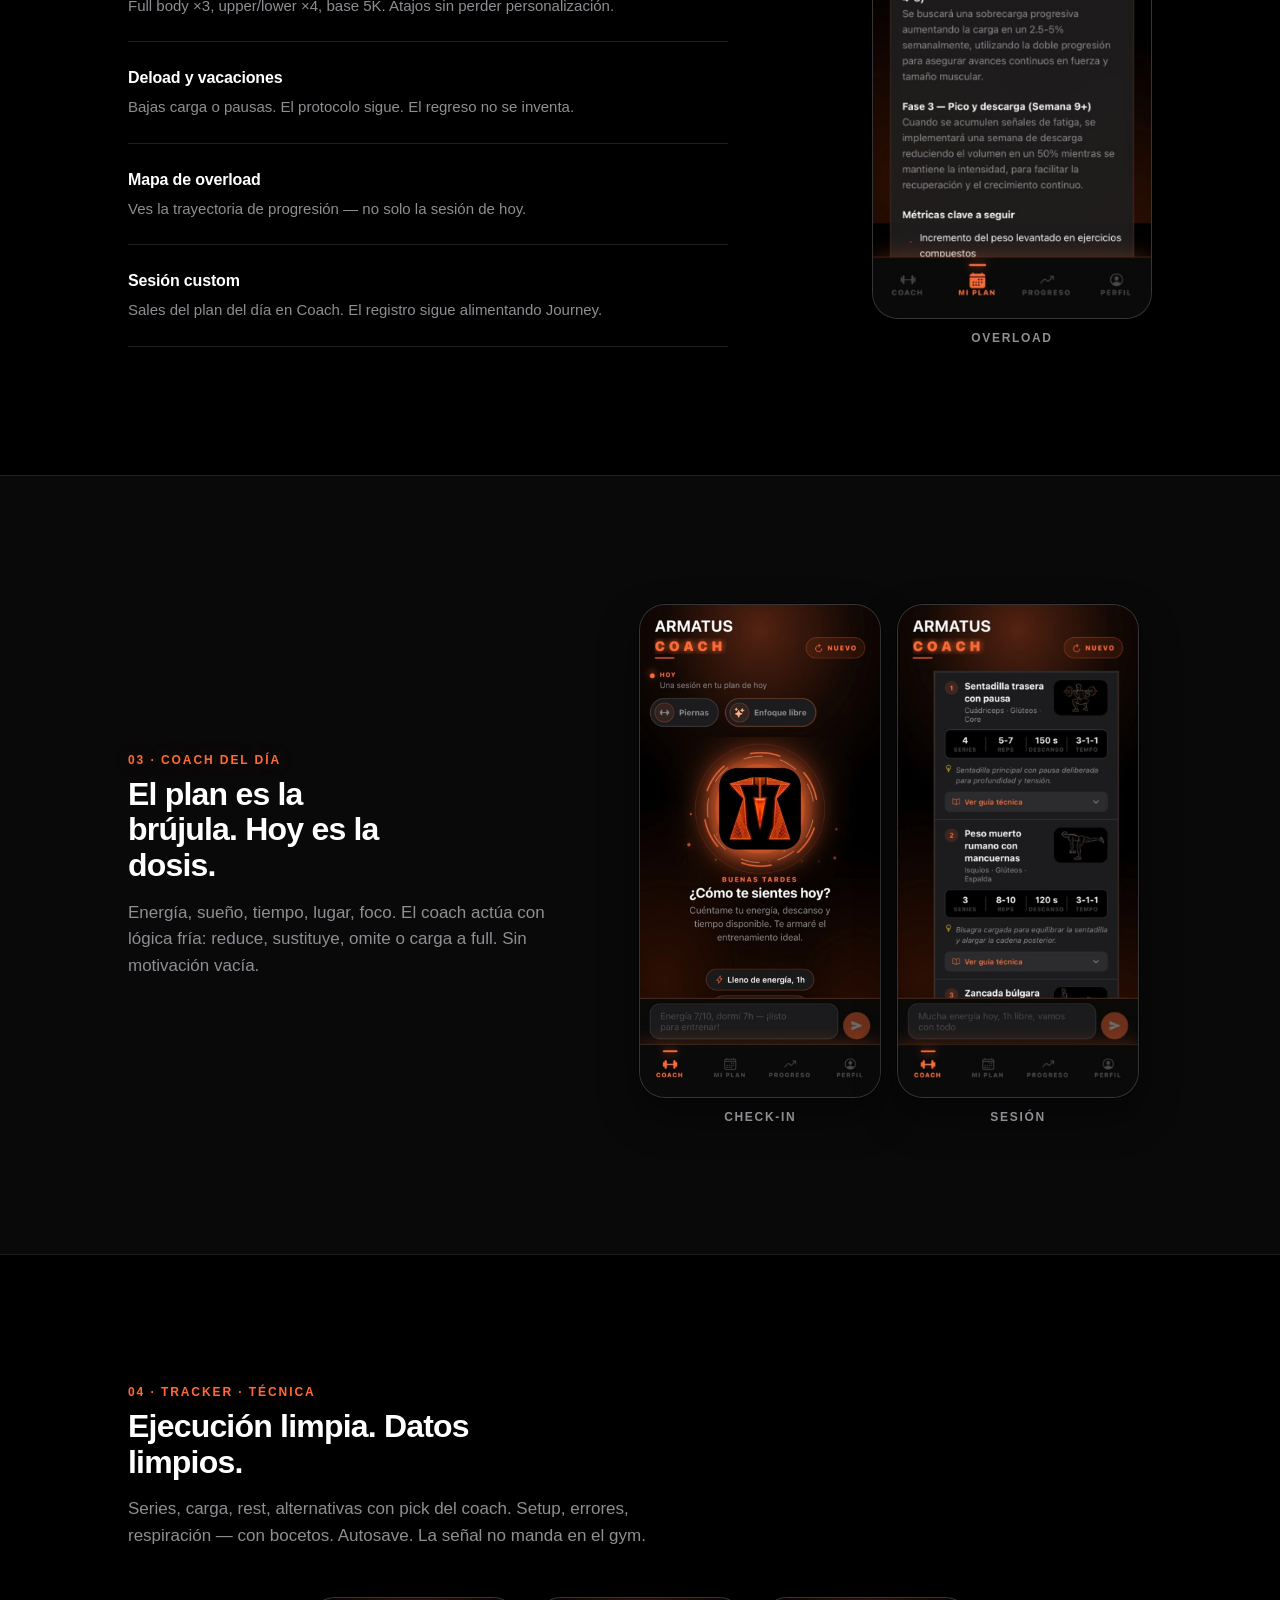
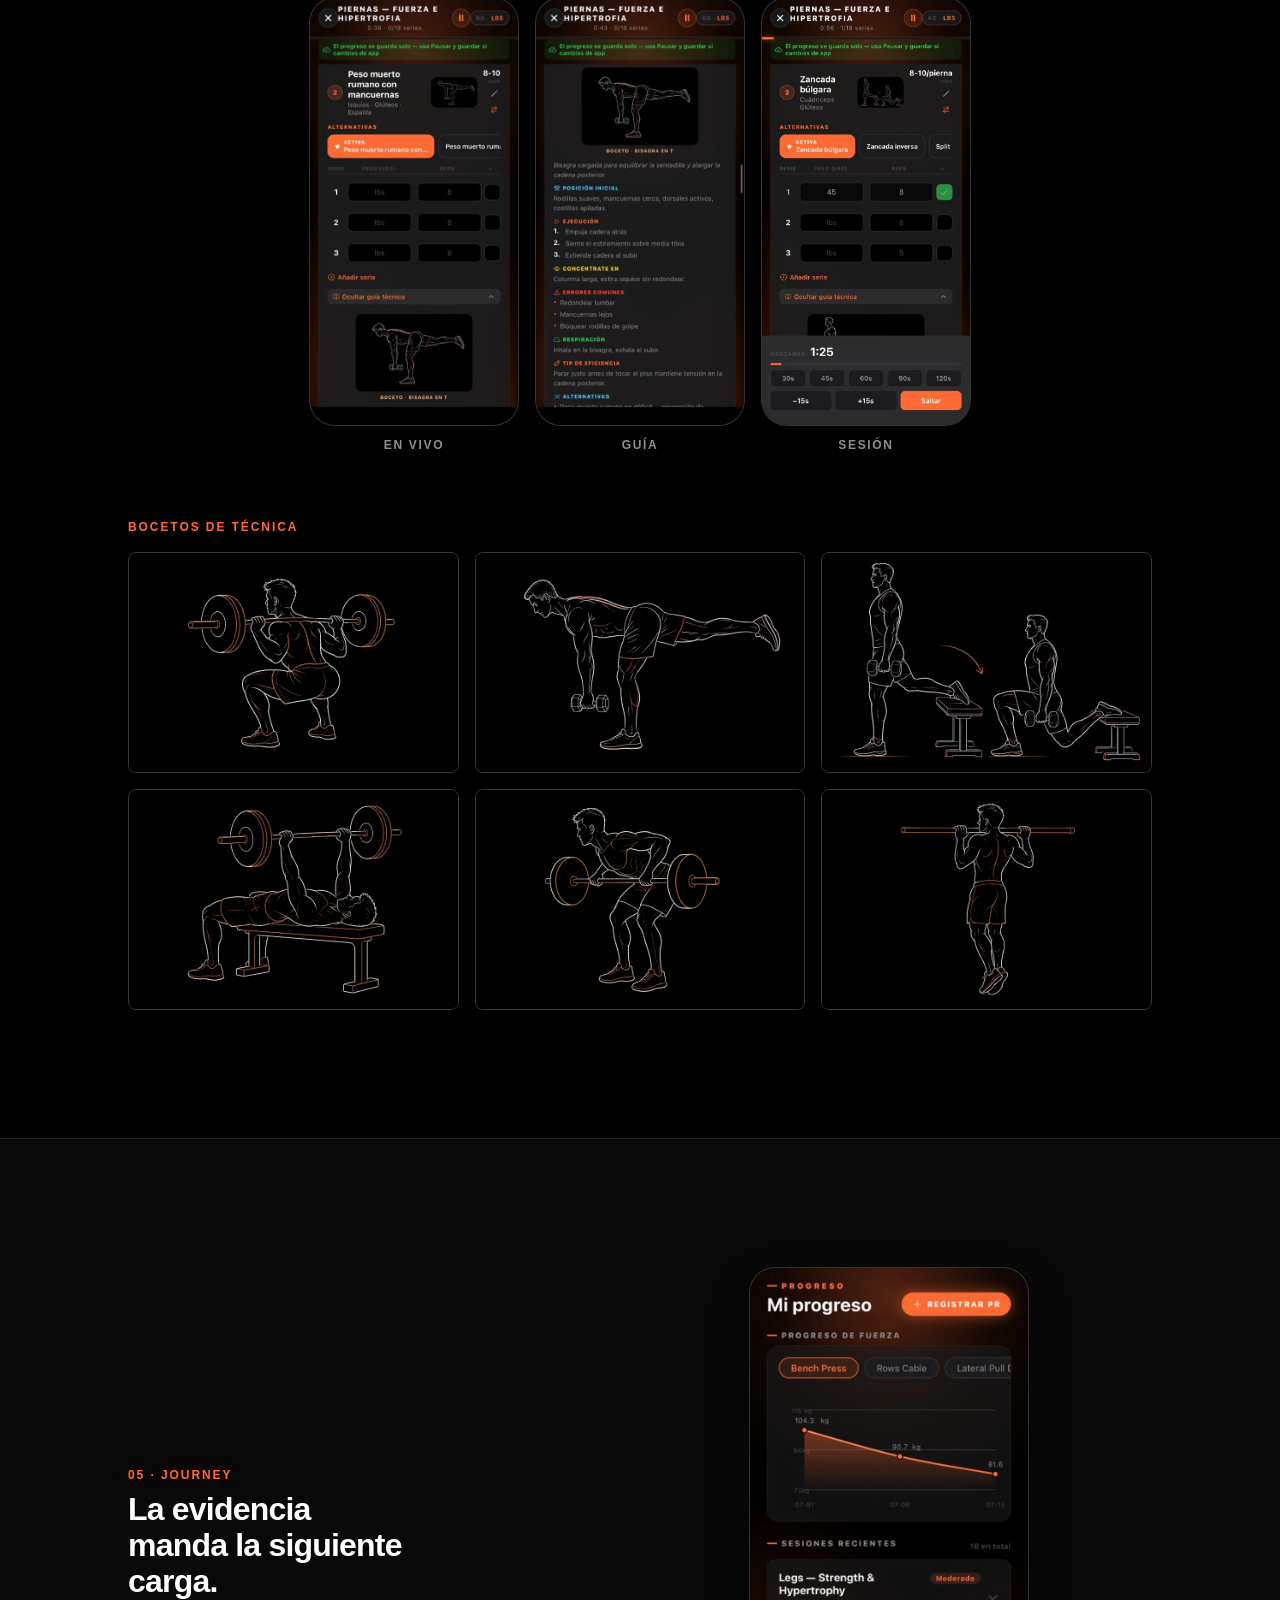
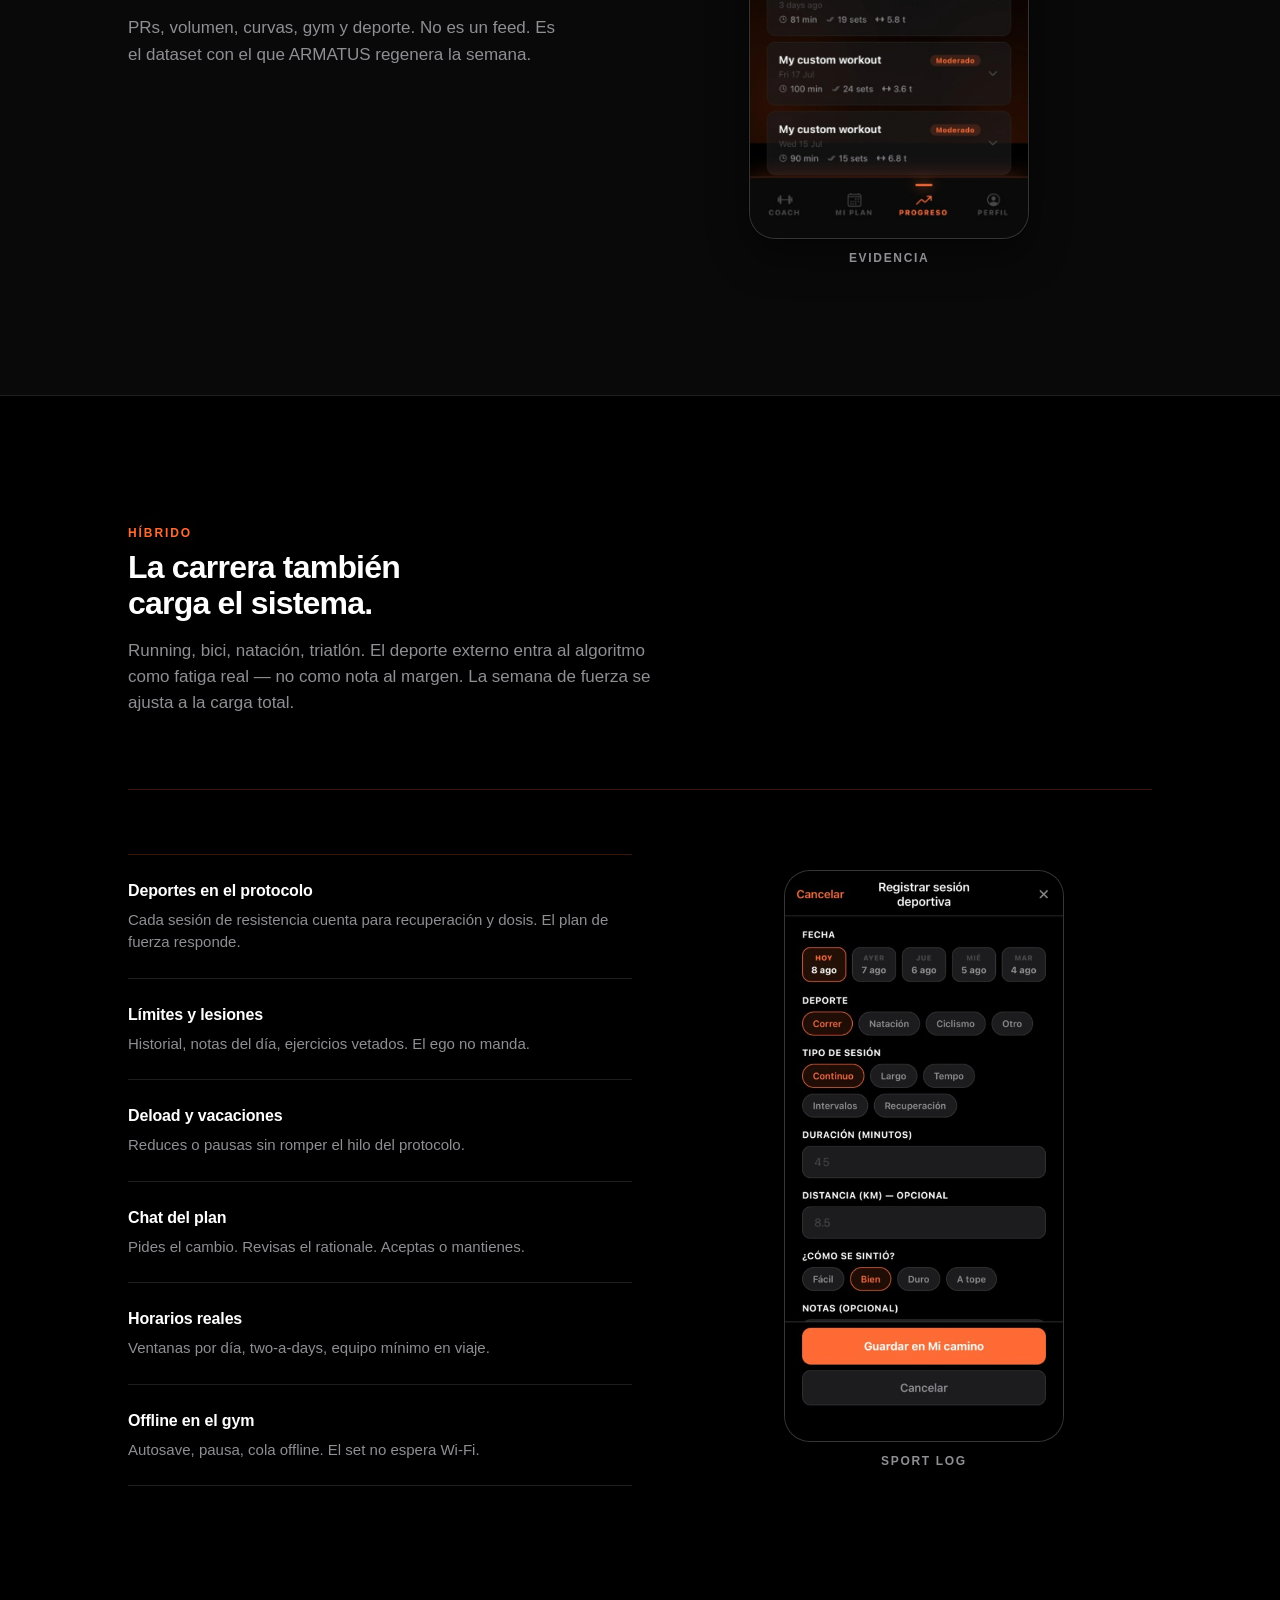
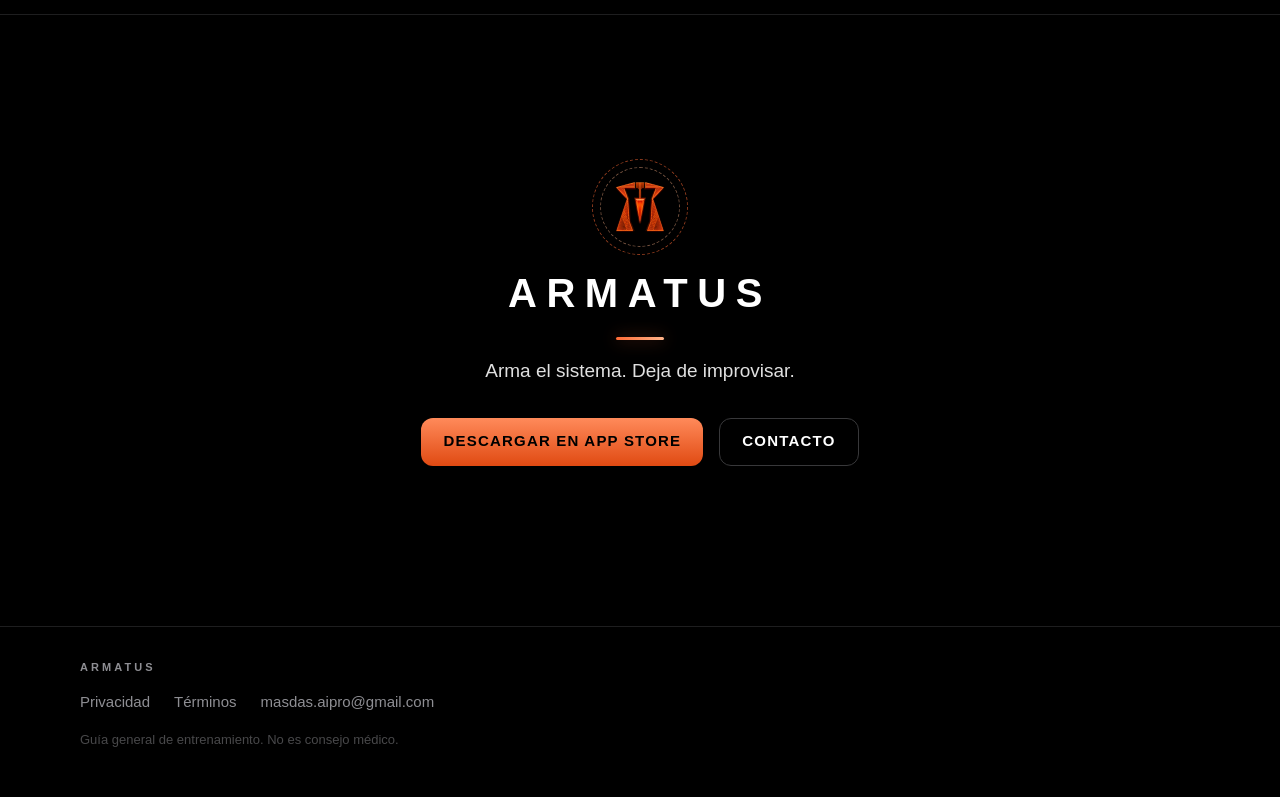
==== commit ed80dc11: "Ship Spanish screenshots and sharper CRO copy for ES/EN." ====
--- a/index.html
+++ b/index.html
@@ -7,13 +7,13 @@
   <meta name="apple-mobile-web-app-capable" content="yes" />
   <meta name="apple-mobile-web-app-status-bar-style" content="black-translucent" />
   <title>ARMATUS — La fuerza no se improvisa. Se arma.</title>
-  <meta name="description" content="ARMATUS — armado, equipado, fortificado. Calibración, plan semanal con overload, coach del día, tracker con técnica y Journey que regenera la siguiente semana." />
+  <meta name="description" content="ARMATUS — arquitectura de entrenamiento para atletas híbridos. Plan con overload, readiness, coach del día y deporte externo en el protocolo." />
   <meta name="theme-color" content="#000000" />
   <meta name="color-scheme" content="dark" />
   <link rel="icon" type="image/png" href="assets/brand/favicon.png" />
   <link rel="apple-touch-icon" href="assets/brand/icon-192.png" />
-  <meta property="og:title" content="ARMATUS — Strength isn’t improvised. It’s armed." />
-  <meta property="og:description" content="From Latin armātus: armed, equipped, fortified. Professional strength coaching with judgment — plan, daily session, technique." />
+  <meta property="og:title" content="ARMATUS — Strength architecture. No improvisation." />
+  <meta property="og:description" content="Closed-loop training architecture for hybrid athletes. Total load. Overload map. No generic lists." />
   <meta property="og:image" content="assets/brand/icon.png" />
   <link rel="stylesheet" href="styles.css" />
 </head>
@@ -163,7 +163,7 @@
           </div>
           <div class="hero-cta">
             <a class="btn btn-primary" href="https://apps.apple.com/app/id6772606138" target="_blank" rel="noopener noreferrer" data-i18n="hero.cta">Descargar en App Store</a>
-            <a class="btn btn-ghost" href="#calibracion" data-i18n="hero.secondary">Ver el sistema</a>
+            <a class="btn btn-ghost" href="#calibracion" data-i18n="hero.secondary">Ver la arquitectura</a>
           </div>
         </div>
 
@@ -175,7 +175,7 @@
           </div>
           <figure class="device device--float">
             <img
-              src="assets/screens/01-coach-today.webp"
+              data-screen="01-coach-today" src="assets/screens/es/01-coach-today.webp"
               width="1600"
               height="3221"
               alt="ARMATUS Coach — check-in del día"
@@ -193,11 +193,11 @@
         <header class="origin-hero">
           <p class="origin-latin" data-i18n="name.latin">armātus — del latín: armado, equipado, fortificado</p>
           <h2 class="origin-title" data-i18n="name.title">Armado. Equipado. Fortificado.</h2>
-          <p class="origin-body origin-body--lead" data-i18n="name.body">ARMATUS no es un eslogan. Es una postura: llegar preparado — con plan, con juicio, con la perseverancia de quien se forja serie a serie. No entras a ciegas. Entras equipado. Blindado por el método. Listo para la carga.</p>
+          <p class="origin-body origin-body--lead" data-i18n="name.body">ARMATUS es arquitectura de entrenamiento. Plan con dirección. Sesión con dosis. Técnica con estándar. Memoria que decide la siguiente carga.</p>
         </header>
         <div class="origin-why">
-          <h3 class="origin-why-title" data-i18n="why.title">Creado para restaurar el oficio de entrenar.</h3>
-          <p class="origin-body" data-i18n="why.body">La fuerza seria se diluía en tips vacíos, PDFs muertos y chatbots que inventan el día. ARMATUS existe para devolver criterio: plan con visión, sesión viva, técnica clara, registro que decide. No para entretenerte. Para fortalecerte.</p>
+          <h3 class="origin-why-title" data-i18n="why.title">Para atletas que no aceptan consejos genéricos.</h3>
+          <p class="origin-body" data-i18n="why.body">Fuerza, hipertrofia y resistencia estructurada en el mismo sistema. ARMATUS gestiona la carga total — gym y deporte — para progresar sin quemar el sistema nervioso.</p>
         </div>
       </div>
     </section>
@@ -205,18 +205,18 @@
     <!-- Positioning -->
     <section class="section section--compare" id="posicion">
       <div class="section-inner reveal">
-        <p class="eyebrow" data-i18n="pos.tag">La diferencia</p>
-        <h2 class="section-title section-title--impact" data-i18n="pos.title">El genérico adivina. ARMATUS decide.</h2>
-        <p class="section-lead" data-i18n="pos.lead">Uno te entretiene con respuestas fáciles. El otro te arma un sistema completo: te conoce, planifica la semana, adapta el día, registra con técnica y usa tu historia para la siguiente carga.</p>
+        <p class="eyebrow" data-i18n="pos.tag">Principio</p>
+        <h2 class="section-title section-title--impact" data-i18n="pos.title">Arquitectura. No listas.</h2>
+        <p class="section-lead" data-i18n="pos.lead">Un protocolo cerrado: te calibra, arma la semana, dosifica el día, registra con precisión y regenera con evidencia.</p>
         <div class="compare">
           <div class="compare-col">
-            <p class="compare-label" data-i18n="pos.badLabel">Lo genérico</p>
-            <p class="compare-body" data-i18n="pos.bad">Prompts vagos. “Squat / Row / Press”. Sin plan. Sin overload. Sin técnica. Sin memoria. Sin vida real.</p>
+            <p class="compare-label" data-i18n="pos.badLabel">Ruido genérico</p>
+            <p class="compare-body" data-i18n="pos.bad">Rutinas sueltas. Cero mapa de overload. El running no cuenta. La fatiga se ignora hasta que duele.</p>
           </div>
           <div class="compare-vs" aria-hidden="true"><span>VS</span></div>
           <div class="compare-col compare-col--accent">
             <p class="compare-label" data-i18n="pos.goodLabel">ARMATUS</p>
-            <p class="compare-body" data-i18n="pos.good">Perfil profundo. Plan con ciencia. Sesión según cómo llegas. Tracker con bocetos. Journey que alimenta la siguiente semana. EN o ES — sin improvisar.</p>
+            <p class="compare-body" data-i18n="pos.good">Perfil profundo. Semana con lógica. Readiness antes de cargar. Tracker con estándar técnico. Journey que alimenta el siguiente ciclo. ES / EN.</p>
           </div>
         </div>
       </div>
@@ -225,9 +225,9 @@
     <!-- Loop intro -->
     <section class="section section--loop" id="sistema" aria-label="Sistema">
       <div class="section-inner reveal">
-        <p class="eyebrow" data-i18n="loop.tag">El sistema</p>
-        <h2 class="section-title section-title--impact" data-i18n="loop.title">Un ciclo. No una app de tips.</h2>
-        <p class="section-lead" data-i18n="loop.lead">Te conoce → arma la semana → adapta el día → registra limpio → lee el progreso → regenera mejor. Eso es ARMATUS.</p>
+        <p class="eyebrow" data-i18n="loop.tag">Protocolo</p>
+        <h2 class="section-title section-title--impact" data-i18n="loop.title">Un ciclo cerrado. Cada vuelta, más preciso.</h2>
+        <p class="section-lead" data-i18n="loop.lead">Calibrar → planear → adaptar → ejecutar → evolucionar. La salida de hoy es la entrada de la siguiente semana.</p>
         <ol class="loop-steps">
           <li class="loop-step"><span class="loop-num">01</span><span class="loop-label" data-i18n="loop.s1">Calibrar</span></li>
           <li class="loop-step"><span class="loop-num">02</span><span class="loop-label" data-i18n="loop.s2">Planear</span></li>
@@ -243,29 +243,29 @@
       <div class="section-inner reveal">
         <div class="section-head">
           <p class="eyebrow" data-i18n="cal.tag">01 · Calibración</p>
-          <h2 class="section-title" data-i18n="cal.title">Primero te conoce. Después te arma.</h2>
-          <p class="section-lead" data-i18n="cal.lead">Perfil, objetivo, equipo, horario, sueño, estrés, dieta, lesiones, deportes. Sin ese contexto no hay protocolo — solo ruido con buena tipografía.</p>
+          <h2 class="section-title" data-i18n="cal.title">Sin datos, no hay protocolo.</h2>
+          <p class="section-lead" data-i18n="cal.lead">Objetivo, equipo, horario, sueño, estrés, lesiones y deportes externos. ARMATUS no inventa tu semana. La calcula.</p>
         </div>
         <div class="rail" tabindex="0" aria-label="Onboarding screens">
           <figure class="device">
-            <img src="assets/screens/08-onboarding-profile.webp" width="1280" height="2577" alt="Onboarding: perfil" loading="lazy" decoding="async" />
+            <img data-screen="08-onboarding-profile" src="assets/screens/es/08-onboarding-profile.webp" width="1280" height="2577" alt="Onboarding: perfil" loading="lazy" decoding="async" />
             <figcaption data-i18n="cal.cap1">Perfil</figcaption>
           </figure>
           <figure class="device">
-            <img src="assets/screens/09-onboarding-goal.webp" width="1280" height="2577" alt="Onboarding: objetivo" loading="lazy" decoding="async" />
+            <img data-screen="09-onboarding-goal" src="assets/screens/es/09-onboarding-goal.webp" width="1280" height="2577" alt="Onboarding: objetivo" loading="lazy" decoding="async" />
             <figcaption data-i18n="cal.cap2">Objetivo</figcaption>
           </figure>
           <figure class="device">
-            <img src="assets/screens/10-onboarding-training.webp" width="1280" height="2577" alt="Onboarding: entrenamiento" loading="lazy" decoding="async" />
+            <img data-screen="10-onboarding-training" src="assets/screens/es/10-onboarding-training.webp" width="1280" height="2577" alt="Onboarding: entrenamiento" loading="lazy" decoding="async" />
             <figcaption data-i18n="cal.cap3">Entrenamiento</figcaption>
           </figure>
           <figure class="device">
-            <img src="assets/screens/11-onboarding-schedule.webp" width="1280" height="2577" alt="Onboarding: horario" loading="lazy" decoding="async" />
+            <img data-screen="11-onboarding-schedule" src="assets/screens/es/11-onboarding-schedule.webp" width="1280" height="2577" alt="Onboarding: horario" loading="lazy" decoding="async" />
             <figcaption data-i18n="cal.cap4">Horario</figcaption>
           </figure>
           <figure class="device">
-            <img src="assets/screens/20-lifestyle-depth.webp" width="960" height="1968" alt="Onboarding: lifestyle, lesiones y deportes" loading="lazy" decoding="async" />
-            <figcaption data-i18n="cal.cap5">Lifestyle</figcaption>
+            <img data-screen="20-lifestyle-depth" src="assets/screens/es/20-lifestyle-depth.webp" width="960" height="1968" alt="Onboarding: lifestyle, lesiones y deportes" loading="lazy" decoding="async" />
+            <figcaption data-i18n="cal.cap5">Carga de vida</figcaption>
           </figure>
         </div>
       </div>
@@ -276,49 +276,49 @@
       <div class="section-inner reveal">
         <div class="section-head">
           <p class="eyebrow" data-i18n="plan.tag">02 · Plan semanal</p>
-          <h2 class="section-title" data-i18n="plan.title">La semana tiene rumbo. No días sueltos.</h2>
-          <p class="section-lead" data-i18n="plan.lead">Un blueprint con tu nombre, tu objetivo y la arquitectura detrás. Regenera desde logs y PRs. Baja carga o viaja sin romper el protocolo. Diseña la semana — o deja que el criterio la arme.</p>
+          <h2 class="section-title" data-i18n="plan.title">Overload con mapa. No ego.</h2>
+          <p class="section-lead" data-i18n="plan.lead">Cada semana tiene rumbo, dosis y razón. Empuja la progresión. Protege del sobreentrenamiento. El roadmap es visible — no improvisado.</p>
         </div>
         <div class="phones phones--three feature-phones">
           <figure class="device">
-            <img src="assets/screens/22-plan-week-detail.webp" width="960" height="1968" alt="Plan semanal con sesiones por día" loading="lazy" decoding="async" />
-            <figcaption data-i18n="plan.cap1">Tu semana</figcaption>
-          </figure>
-          <figure class="device">
-            <img src="assets/screens/21-plan-science.webp" width="960" height="1968" alt="Por qué el plan está diseñado así" loading="lazy" decoding="async" />
-            <figcaption data-i18n="plan.cap2">Ciencia</figcaption>
-          </figure>
-          <figure class="device">
-            <img src="assets/screens/23-plan-modes.webp" width="960" height="1968" alt="Diseña tu semana, deload y vacaciones" loading="lazy" decoding="async" />
+            <img data-screen="22-plan-week-detail" src="assets/screens/es/22-plan-week-detail.webp" width="960" height="1968" alt="Plan semanal con sesiones por día" loading="lazy" decoding="async" />
+            <figcaption data-i18n="plan.cap1">Semana</figcaption>
+          </figure>
+          <figure class="device">
+            <img data-screen="21-plan-science" src="assets/screens/es/21-plan-science.webp" width="960" height="1968" alt="Por qué el plan está diseñado así" loading="lazy" decoding="async" />
+            <figcaption data-i18n="plan.cap2">Rationale</figcaption>
+          </figure>
+          <figure class="device">
+            <img data-screen="23-plan-modes" src="assets/screens/es/23-plan-modes.webp" width="960" height="1968" alt="Diseña tu semana, deload y vacaciones" loading="lazy" decoding="async" />
             <figcaption data-i18n="plan.cap3">Modos</figcaption>
           </figure>
         </div>
 
         <div class="feature-band">
           <div class="feature-band-copy">
-            <p class="eyebrow" data-i18n="plan.subTag">Antes de generar</p>
-            <h3 class="feature-title" data-i18n="plan.subTitle">Techo de capacidad. No ego.</h3>
-            <p class="section-lead" data-i18n="plan.subLead">Qué puedes sostener hoy — no tu pace de carrera. Fatiga de la semana, notas como “rodilla sensible”. El plan se arma bajo un techo real.</p>
+            <p class="eyebrow" data-i18n="plan.subTag">Readiness</p>
+            <h3 class="feature-title" data-i18n="plan.subTitle">Primero el techo. Después la carga.</h3>
+            <p class="section-lead" data-i18n="plan.subLead">Fatiga acumulada. Sueño. Notas como “rodilla sensible”. El plan se arma bajo capacidad real — no bajo ilusión.</p>
           </div>
           <figure class="device device--solo">
-            <img src="assets/screens/13-readiness-check.webp" width="960" height="1968" alt="Quick check before planning — readiness ceilings" loading="lazy" decoding="async" />
-            <figcaption data-i18n="plan.cap4">Readiness</figcaption>
+            <img data-screen="13-readiness-check" src="assets/screens/es/13-readiness-check.webp" width="960" height="1968" alt="Quick check before planning — readiness ceilings" loading="lazy" decoding="async" />
+            <figcaption data-i18n="plan.cap4">Techo</figcaption>
           </figure>
         </div>
 
         <div class="feature-band feature-band--reverse">
           <div class="feature-band-copy">
-            <p class="eyebrow" data-i18n="plan.designTag">Diseño y chat</p>
-            <h3 class="feature-title" data-i18n="plan.designTitle">Escríbela. O pídele cambios.</h3>
-            <p class="section-lead" data-i18n="plan.designLead">Templates rápidos, brief en lenguaje natural, o chat: “lower body el lunes”. Ves la propuesta con rationale. Aceptas — o te quedas con la semana actual.</p>
+            <p class="eyebrow" data-i18n="plan.designTag">Control</p>
+            <h3 class="feature-title" data-i18n="plan.designTitle">Tú defines. El sistema dosifica.</h3>
+            <p class="section-lead" data-i18n="plan.designLead">Plantilla, brief o chat: “lower body el lunes”. Ves la propuesta con rationale. Aceptas — o mantienes la semana vigente.</p>
           </div>
           <div class="phones">
             <figure class="device">
-              <img src="assets/screens/18-design-week.webp" width="960" height="1968" alt="Design your week en ARMATUS" loading="lazy" decoding="async" />
-              <figcaption data-i18n="plan.cap5">Diseña</figcaption>
+              <img data-screen="18-design-week" src="assets/screens/es/18-design-week.webp" width="960" height="1968" alt="Design your week en ARMATUS" loading="lazy" decoding="async" />
+              <figcaption data-i18n="plan.cap5">Diseño</figcaption>
             </figure>
             <figure class="device">
-              <img src="assets/screens/19-plan-chat.webp" width="960" height="1968" alt="Chat para revisar el plan semanal" loading="lazy" decoding="async" />
+              <img data-screen="19-plan-chat" src="assets/screens/es/19-plan-chat.webp" width="960" height="1968" alt="Chat para revisar el plan semanal" loading="lazy" decoding="async" />
               <figcaption data-i18n="plan.cap6">Chat</figcaption>
             </figure>
           </div>
@@ -326,37 +326,37 @@
 
         <div class="plan-arsenal">
           <div class="plan-arsenal-copy">
-            <p class="eyebrow" data-i18n="plan.arsenalTag">El arsenal del plan</p>
-            <h3 class="feature-title" data-i18n="plan.arsenalTitle">Más control. Mismo criterio.</h3>
+            <p class="eyebrow" data-i18n="plan.arsenalTag">Capacidades</p>
+            <h3 class="feature-title" data-i18n="plan.arsenalTitle">Herramientas. Mismo criterio.</h3>
             <ul class="capability-list capability-list--compact plan-arsenal-list">
               <li>
                 <strong data-i18n="plan.a1t">Regenerar con memoria</strong>
-                <span data-i18n="plan.a1b">Una semana nueva no parte de cero: usa sesiones logueadas y PRs para ajustar volumen, recuperación y foco.</span>
-              </li>
-              <li>
-                <strong data-i18n="plan.a2t">Diseña tu propia semana</strong>
-                <span data-i18n="plan.a2b">Describe días, rests y deportes. ARMATUS completa dosis y lo deja como plan oficial.</span>
-              </li>
-              <li>
-                <strong data-i18n="plan.a3t">Templates rápidos</strong>
-                <span data-i18n="plan.a3b">Full body ×3, upper/lower ×4, base 5K y más — un atajo sin perder personalización.</span>
+                <span data-i18n="plan.a1b">La semana nueva parte de logs y PRs. Ajusta volumen, foco y recuperación con evidencia.</span>
+              </li>
+              <li>
+                <strong data-i18n="plan.a2t">Diseñar la semana</strong>
+                <span data-i18n="plan.a2b">Defines días, rests y deportes. ARMATUS completa dosis y lo firma como plan oficial.</span>
+              </li>
+              <li>
+                <strong data-i18n="plan.a3t">Plantillas</strong>
+                <span data-i18n="plan.a3b">Full body ×3, upper/lower ×4, base 5K. Atajos sin perder personalización.</span>
               </li>
               <li>
                 <strong data-i18n="plan.a4t">Deload y vacaciones</strong>
-                <span data-i18n="plan.a4b">Baja la carga o pausa la semana. El protocolo sigue vivo; no se improvisa el regreso.</span>
+                <span data-i18n="plan.a4b">Bajas carga o pausas. El protocolo sigue. El regreso no se inventa.</span>
               </li>
               <li>
                 <strong data-i18n="plan.a5t">Mapa de overload</strong>
-                <span data-i18n="plan.a5b">Ves hacia dónde va la progresión — no solo qué toca hoy.</span>
-              </li>
-              <li>
-                <strong data-i18n="plan.a6t">Arma tu propia rutina</strong>
-                <span data-i18n="plan.a6b">En Coach: construye una sesión custom cuando quieras salirte del plan del día — sin perder el registro en Journey.</span>
+                <span data-i18n="plan.a5b">Ves la trayectoria de progresión — no solo la sesión de hoy.</span>
+              </li>
+              <li>
+                <strong data-i18n="plan.a6t">Sesión custom</strong>
+                <span data-i18n="plan.a6b">Sales del plan del día en Coach. El registro sigue alimentando Journey.</span>
               </li>
             </ul>
           </div>
           <figure class="device device--solo plan-arsenal-device">
-            <img src="assets/screens/06-overload-roadmap.webp" width="1280" height="2577" alt="Roadmap de overload en ARMATUS" loading="lazy" decoding="async" />
+            <img data-screen="06-overload-roadmap" src="assets/screens/es/06-overload-roadmap.webp" width="1280" height="2577" alt="Roadmap de overload en ARMATUS" loading="lazy" decoding="async" />
             <figcaption data-i18n="plan.cap7">Overload</figcaption>
           </figure>
         </div>
@@ -368,17 +368,17 @@
       <div class="section-inner split reveal">
         <div class="split-copy">
           <p class="eyebrow" data-i18n="coach.tag">03 · Coach del día</p>
-          <h2 class="section-title" data-i18n="coach.title">El plan es la brújula. Hoy decide la sesión.</h2>
-          <p class="section-lead" data-i18n="coach.lead">Energía, sueño, tiempo, lugar, foco. Llegas como llegas — y el coach arma el trabajo exacto. Más ligero, swap, skip, o a full. No un PDF que te ignora.</p>
+          <h2 class="section-title" data-i18n="coach.title">El plan es la brújula. Hoy es la dosis.</h2>
+          <p class="section-lead" data-i18n="coach.lead">Energía, sueño, tiempo, lugar, foco. El coach actúa con lógica fría: reduce, sustituye, omite o carga a full. Sin motivación vacía.</p>
         </div>
         <div class="split-media phones">
           <figure class="device">
-            <img src="assets/screens/01-coach-today.webp" width="1600" height="3221" alt="Check-in del día en ARMATUS Coach" loading="lazy" decoding="async" />
+            <img data-screen="01-coach-today" src="assets/screens/es/01-coach-today.webp" width="1600" height="3221" alt="Check-in del día en ARMATUS Coach" loading="lazy" decoding="async" />
             <figcaption data-i18n="coach.cap1">Check-in</figcaption>
           </figure>
           <figure class="device">
-            <img src="assets/screens/02-coach-session.webp" width="1280" height="2577" alt="Sesión generada en ARMATUS Coach" loading="lazy" decoding="async" />
-            <figcaption data-i18n="coach.cap2">Sesión viva</figcaption>
+            <img data-screen="02-coach-session" src="assets/screens/es/02-coach-session.webp" width="1280" height="2577" alt="Sesión generada en ARMATUS Coach" loading="lazy" decoding="async" />
+            <figcaption data-i18n="coach.cap2">Sesión</figcaption>
           </figure>
         </div>
       </div>
@@ -389,20 +389,20 @@
       <div class="section-inner reveal">
         <div class="section-head">
           <p class="eyebrow" data-i18n="track.tag">04 · Tracker · Técnica</p>
-          <h2 class="section-title" data-i18n="track.title">Ejecuta limpio. Que cada serie cuente.</h2>
-          <p class="section-lead" data-i18n="track.lead">Series, peso, rest timer, alternativas con coach pick. Guía de setup, ejecución, errores y respiración. Bocetos reales. Autosave — el gimnasio no espera a la señal.</p>
+          <h2 class="section-title" data-i18n="track.title">Ejecución limpia. Datos limpios.</h2>
+          <p class="section-lead" data-i18n="track.lead">Series, carga, rest, alternativas con pick del coach. Setup, errores, respiración — con bocetos. Autosave. La señal no manda en el gym.</p>
         </div>
         <div class="phones phones--three feature-phones">
           <figure class="device">
-            <img src="assets/screens/14-tracker-live.webp" width="960" height="1968" alt="Tracker en vivo con alternativas" loading="lazy" decoding="async" />
+            <img data-screen="14-tracker-live" src="assets/screens/es/14-tracker-live.webp" width="960" height="1968" alt="Tracker en vivo con alternativas" loading="lazy" decoding="async" />
             <figcaption data-i18n="track.cap1">En vivo</figcaption>
           </figure>
           <figure class="device">
-            <img src="assets/screens/16-coaching-guide.webp" width="960" height="1968" alt="Guía de coaching por ejercicio" loading="lazy" decoding="async" />
+            <img data-screen="16-coaching-guide" src="assets/screens/es/16-coaching-guide.webp" width="960" height="1968" alt="Guía de coaching por ejercicio" loading="lazy" decoding="async" />
             <figcaption data-i18n="track.cap2">Guía</figcaption>
           </figure>
           <figure class="device">
-            <img src="assets/screens/03-tracker.webp" width="1280" height="2577" alt="Sesión en tracker ARMATUS" loading="lazy" decoding="async" />
+            <img data-screen="03-tracker" src="assets/screens/es/03-tracker.webp" width="1280" height="2577" alt="Sesión en tracker ARMATUS" loading="lazy" decoding="async" />
             <figcaption data-i18n="track.cap3">Sesión</figcaption>
           </figure>
         </div>
@@ -437,44 +437,44 @@
       <div class="section-inner split reveal">
         <div class="split-copy">
           <p class="eyebrow" data-i18n="journey.tag">05 · Journey</p>
-          <h2 class="section-title" data-i18n="journey.title">El progreso cierra el ciclo.</h2>
-          <p class="section-lead" data-i18n="journey.lead">PRs, volumen, curvas, sesiones de gym y deporte. No es un feed: es la evidencia que regenera la siguiente semana más inteligente.</p>
+          <h2 class="section-title" data-i18n="journey.title">La evidencia manda la siguiente carga.</h2>
+          <p class="section-lead" data-i18n="journey.lead">PRs, volumen, curvas, gym y deporte. No es un feed. Es el dataset con el que ARMATUS regenera la semana.</p>
         </div>
         <div class="split-media">
           <figure class="device device--solo">
-            <img src="assets/screens/07-journey.webp" width="1280" height="2577" alt="Journey: progreso y PRs en ARMATUS" loading="lazy" decoding="async" />
+            <img data-screen="07-journey" src="assets/screens/es/07-journey.webp" width="1280" height="2577" alt="Journey: progreso y PRs en ARMATUS" loading="lazy" decoding="async" />
             <figcaption data-i18n="journey.cap">Evidencia</figcaption>
           </figure>
         </div>
       </div>
     </section>
 
-    <!-- Real life / hybrid -->
-    <section class="section" id="vida-real">
+    <!-- Hybrid / total load -->
+    <section class="section" id="hibrido" aria-label="Híbrido">
       <div class="section-inner reveal">
         <div class="section-head">
-          <p class="eyebrow" data-i18n="life.tag">Vida real</p>
-          <h2 class="section-title" data-i18n="life.title">Armado también fuera del rack.</h2>
-          <p class="section-lead" data-i18n="life.lead">Carrera, bici, natación, viajes, lesiones, deload. El coach y el plan leen todo — no solo lo que pasó bajo la barra.</p>
+          <p class="eyebrow" data-i18n="life.tag">Híbrido</p>
+          <h2 class="section-title" data-i18n="life.title">La carrera también carga el sistema.</h2>
+          <p class="section-lead" data-i18n="life.lead">Running, bici, natación, triatlón. El deporte externo entra al algoritmo como fatiga real — no como nota al margen. La semana de fuerza se ajusta a la carga total.</p>
         </div>
         <div class="feature-band">
           <div class="feature-band-copy">
             <ul class="capability-list capability-list--compact">
               <li>
-                <strong data-i18n="life.c3t">Deporte híbrido</strong>
-                <span data-i18n="life.c3b">Registra carrera, bici, natación y más. Viaja a Journey y alimenta el siguiente plan.</span>
+                <strong data-i18n="life.c3t">Deportes en el protocolo</strong>
+                <span data-i18n="life.c3b">Cada sesión de resistencia cuenta para recuperación y dosis. El plan de fuerza responde.</span>
               </li>
               <li>
                 <strong data-i18n="life.c1t">Límites y lesiones</strong>
-                <span data-i18n="life.c1b">Historial, notas del día, ejercicios a evitar. Criterio de coach, no ego de chatbot.</span>
+                <span data-i18n="life.c1b">Historial, notas del día, ejercicios vetados. El ego no manda.</span>
               </li>
               <li>
                 <strong data-i18n="life.c2t">Deload y vacaciones</strong>
-                <span data-i18n="life.c2b">Baja la carga o pausa la semana sin romper el protocolo.</span>
+                <span data-i18n="life.c2b">Reduces o pausas sin romper el hilo del protocolo.</span>
               </li>
               <li>
                 <strong data-i18n="life.c5t">Chat del plan</strong>
-                <span data-i18n="life.c5b">Pide cambios con razón. Revisa. Acepta o quédate.</span>
+                <span data-i18n="life.c5b">Pides el cambio. Revisas el rationale. Aceptas o mantienes.</span>
               </li>
               <li>
                 <strong data-i18n="life.c4t">Horarios reales</strong>
@@ -482,12 +482,12 @@
               </li>
               <li>
                 <strong data-i18n="life.c6t">Offline en el gym</strong>
-                <span data-i18n="life.c6b">Autosave, pausa/reanuda, cola offline. La señal no manda.</span>
+                <span data-i18n="life.c6b">Autosave, pausa, cola offline. El set no espera Wi‑Fi.</span>
               </li>
             </ul>
           </div>
           <figure class="device device--solo">
-            <img src="assets/screens/15-sport-session.webp" width="960" height="1968" alt="Registrar sesión de deporte en ARMATUS" loading="lazy" decoding="async" />
+            <img data-screen="15-sport-session" src="assets/screens/es/15-sport-session.webp" width="960" height="1968" alt="Registrar sesión de deporte en ARMATUS" loading="lazy" decoding="async" />
             <figcaption data-i18n="life.cap">Sport log</figcaption>
           </figure>
         </div>
@@ -533,7 +533,7 @@
         </div>
         <h2 class="wordmark wordmark--cta">ARMATUS</h2>
         <span class="brand-underline brand-underline--center" aria-hidden="true"></span>
-        <p class="section-lead cta-lead" data-i18n="cta.lead">Arma tu entrenamiento. O sigue improvisando.</p>
+        <p class="section-lead cta-lead" data-i18n="cta.lead">Arma el sistema. Deja de improvisar.</p>
         <div class="hero-cta">
           <a class="btn btn-primary" href="https://apps.apple.com/app/id6772606138" target="_blank" rel="noopener noreferrer" data-i18n="cta.store">Descargar en App Store</a>
           <a class="btn btn-ghost" href="mailto:masdas.aipro@gmail.com" data-i18n="cta.contact">Contacto</a>
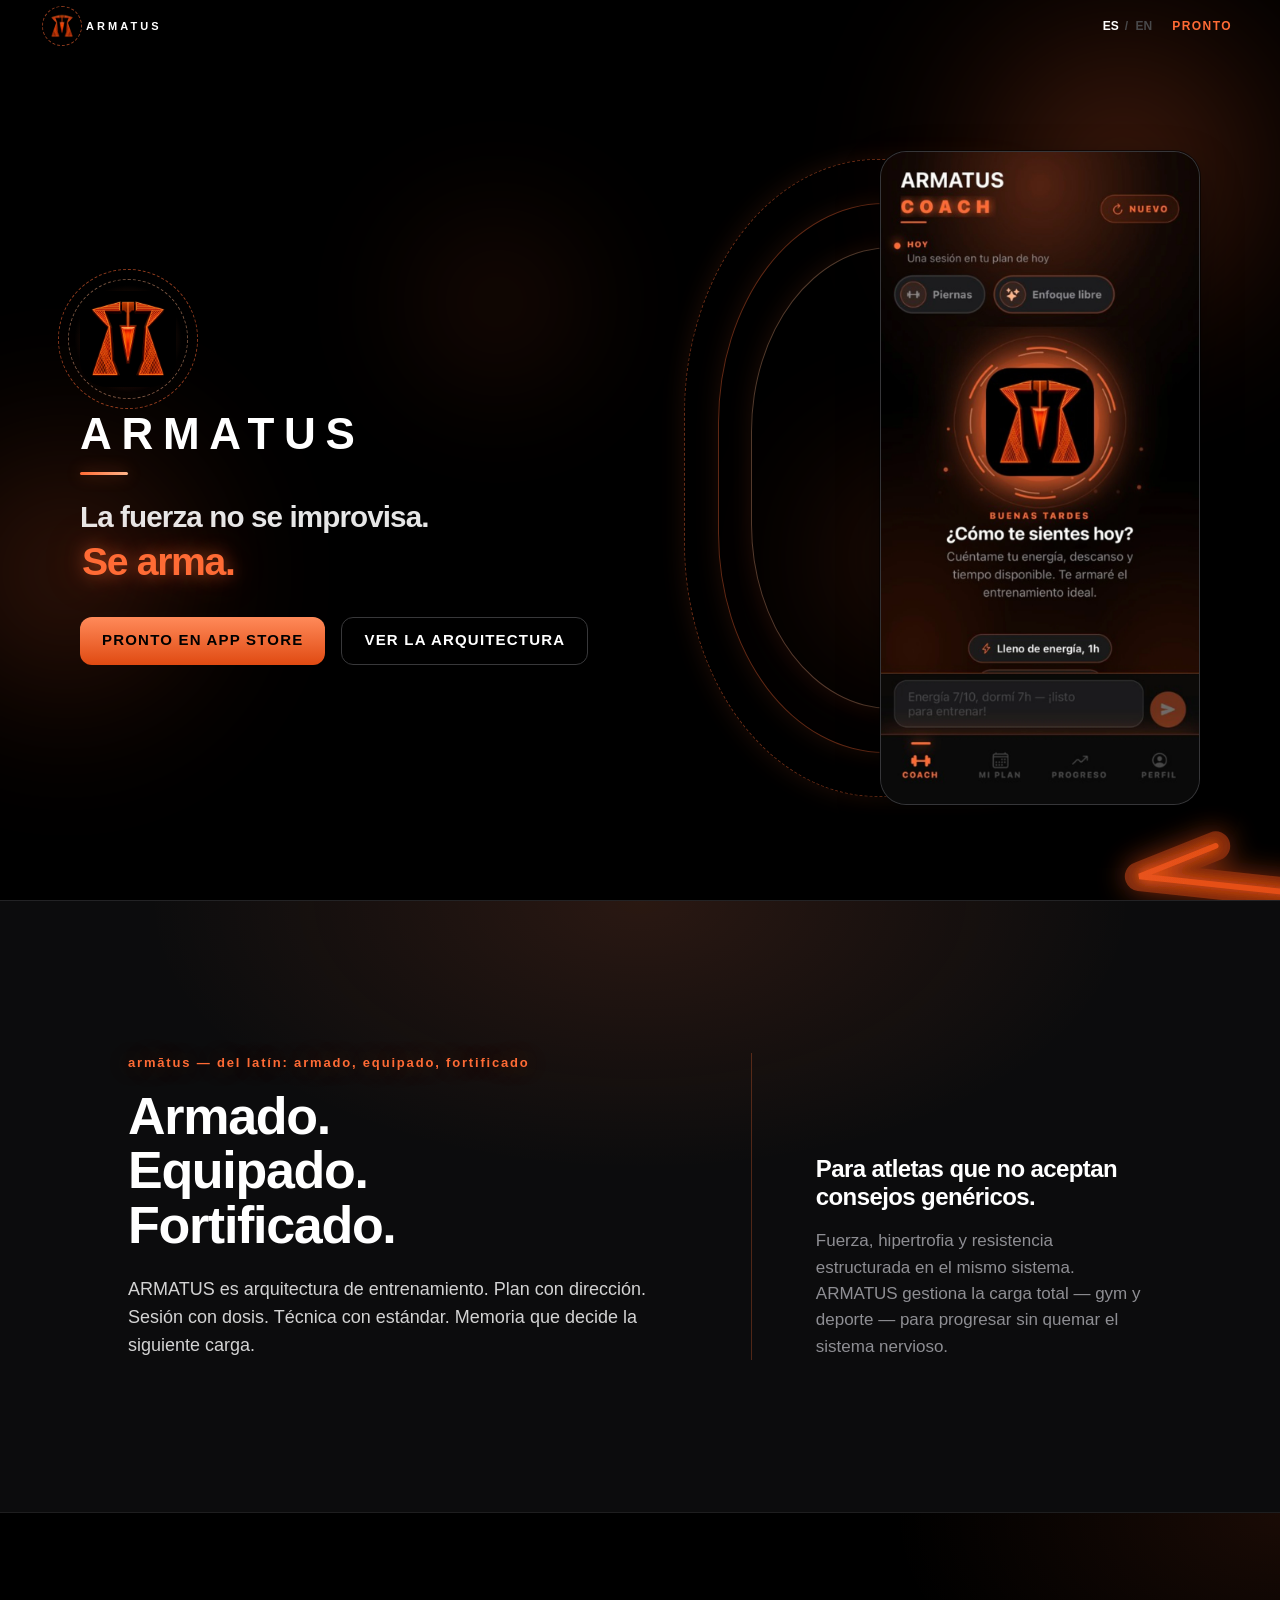
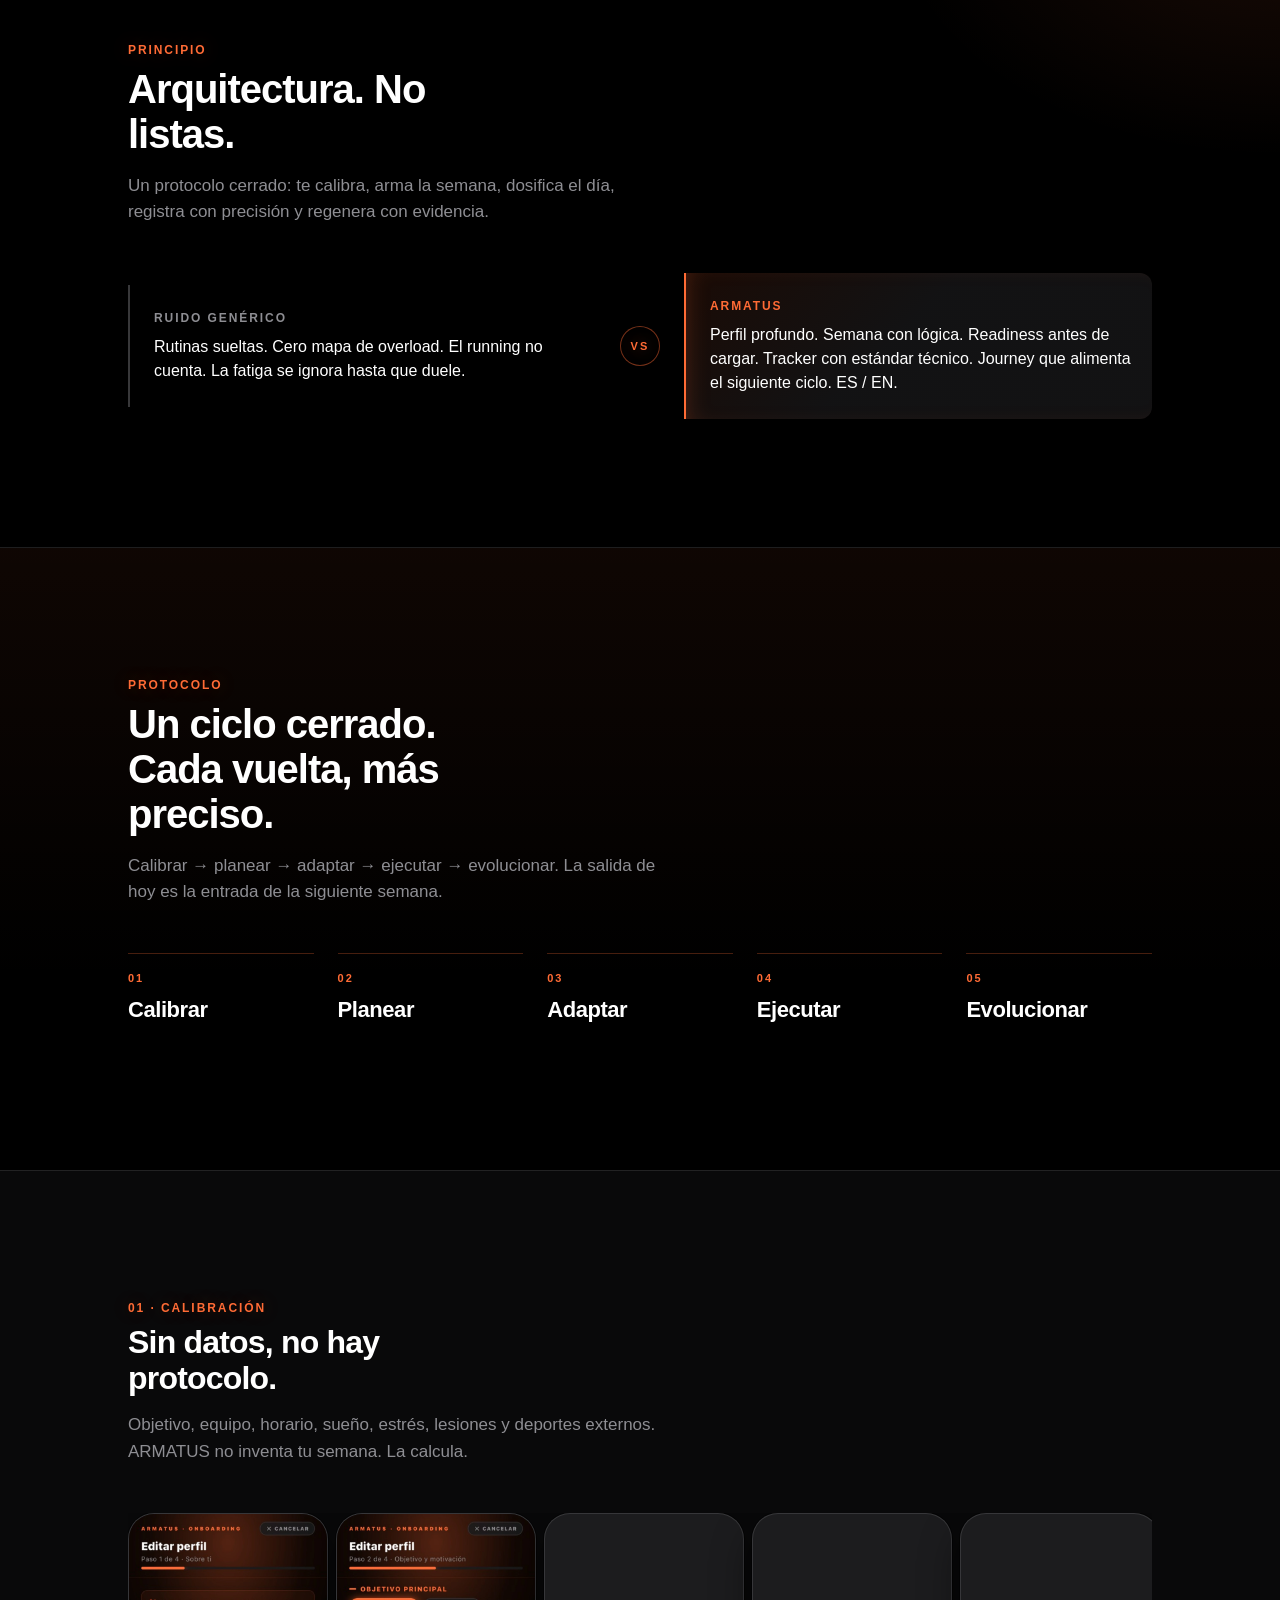
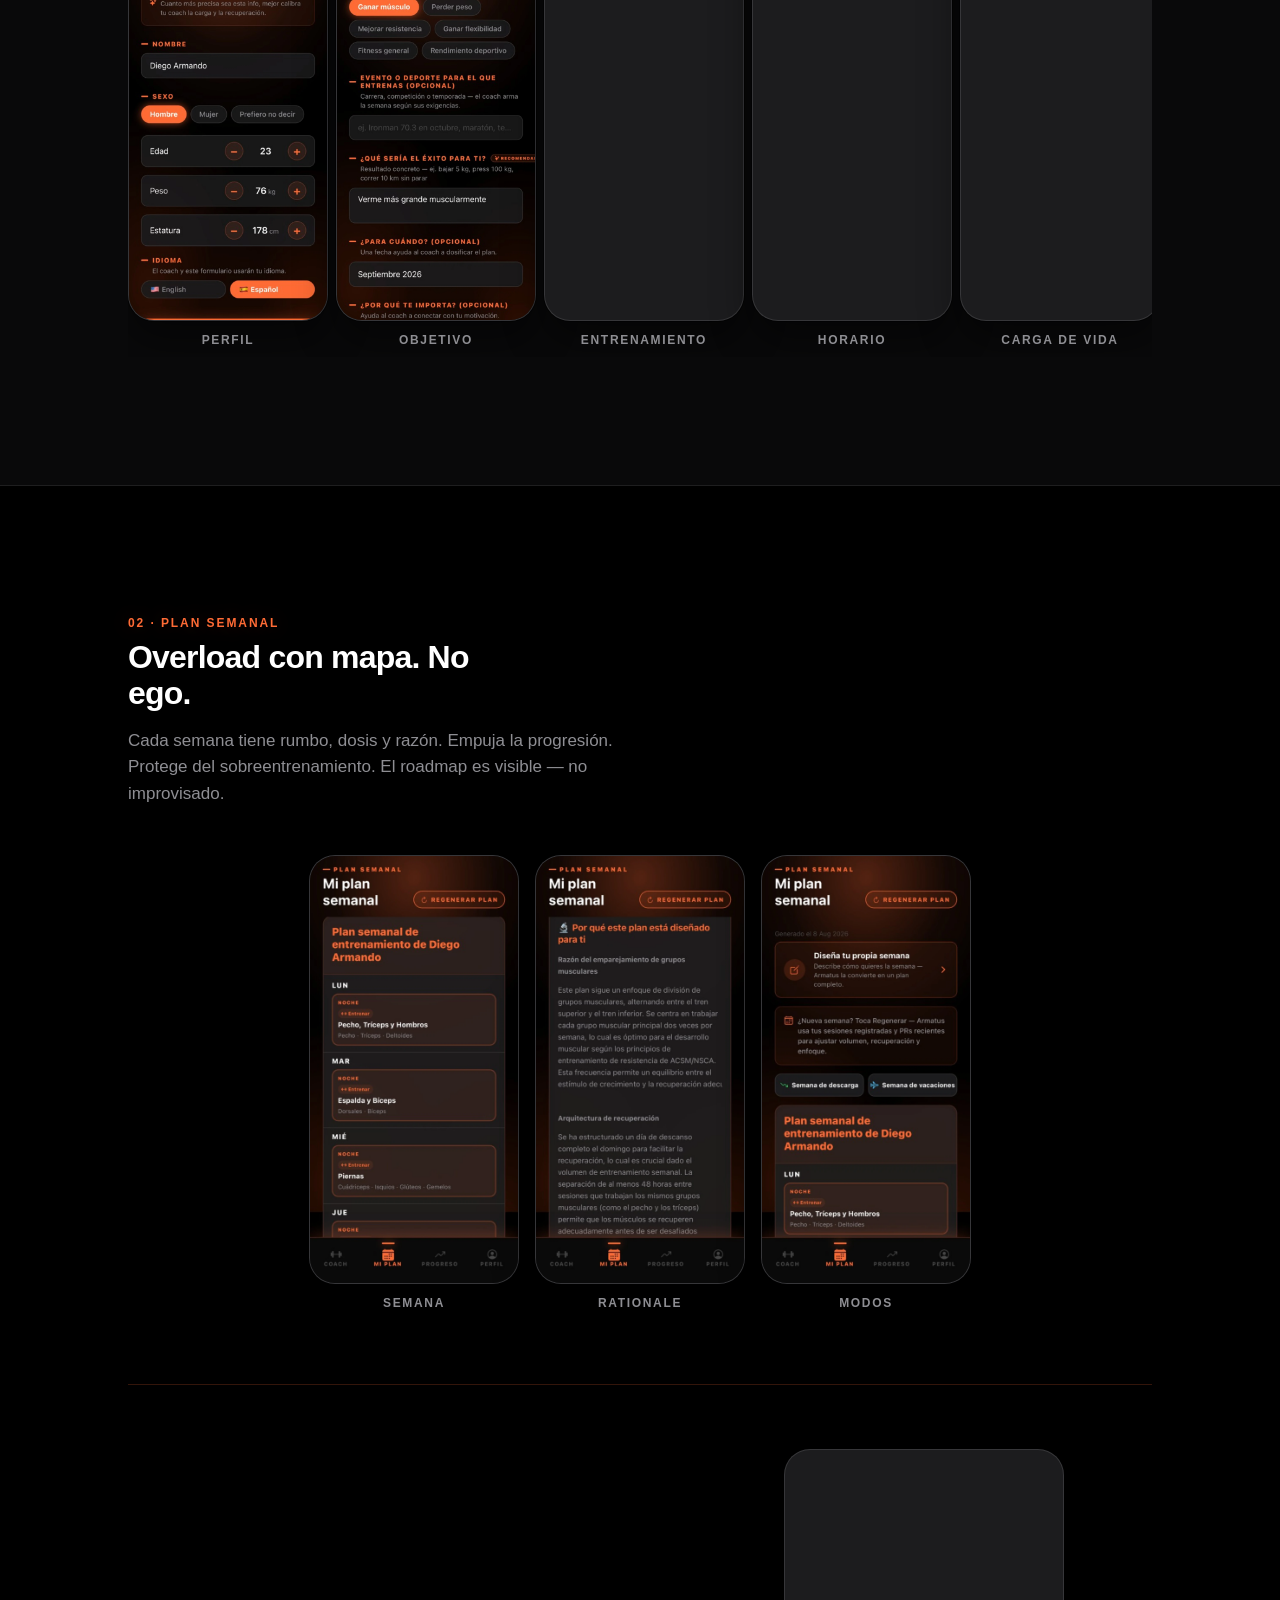
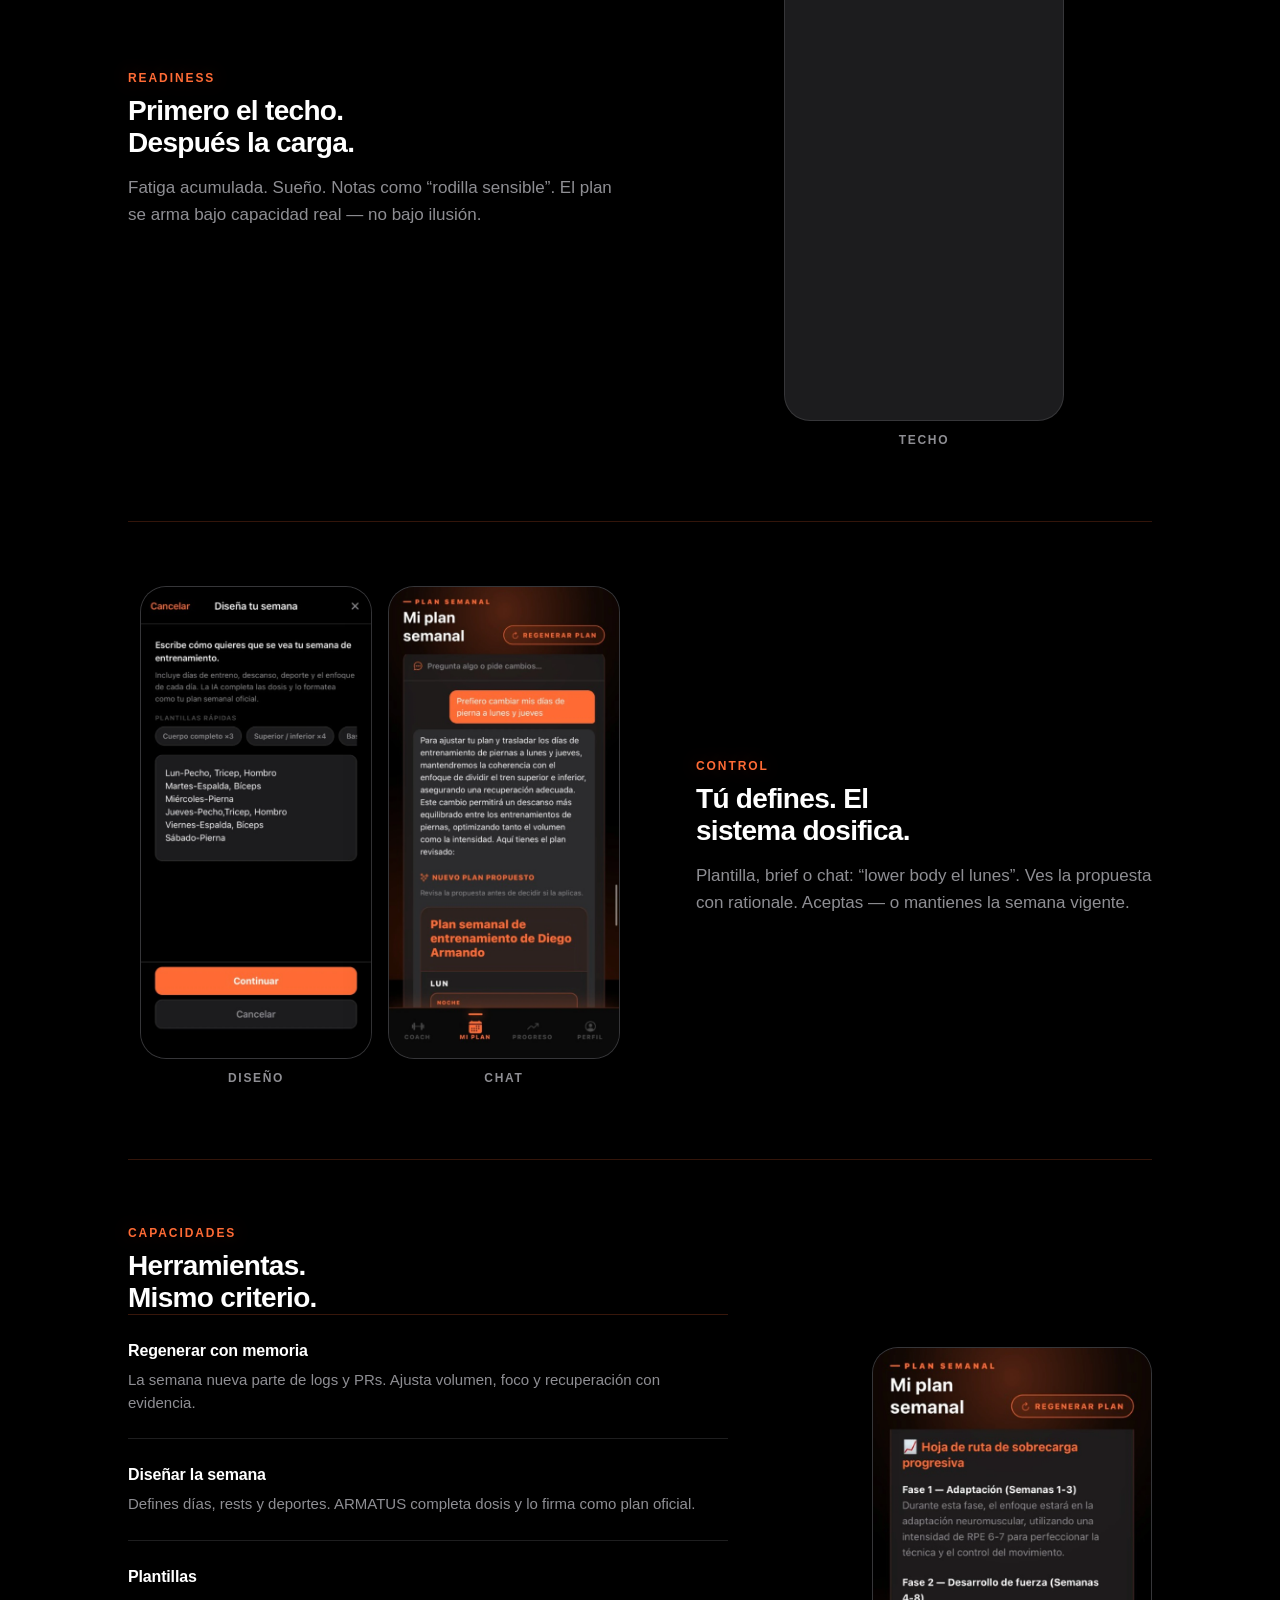
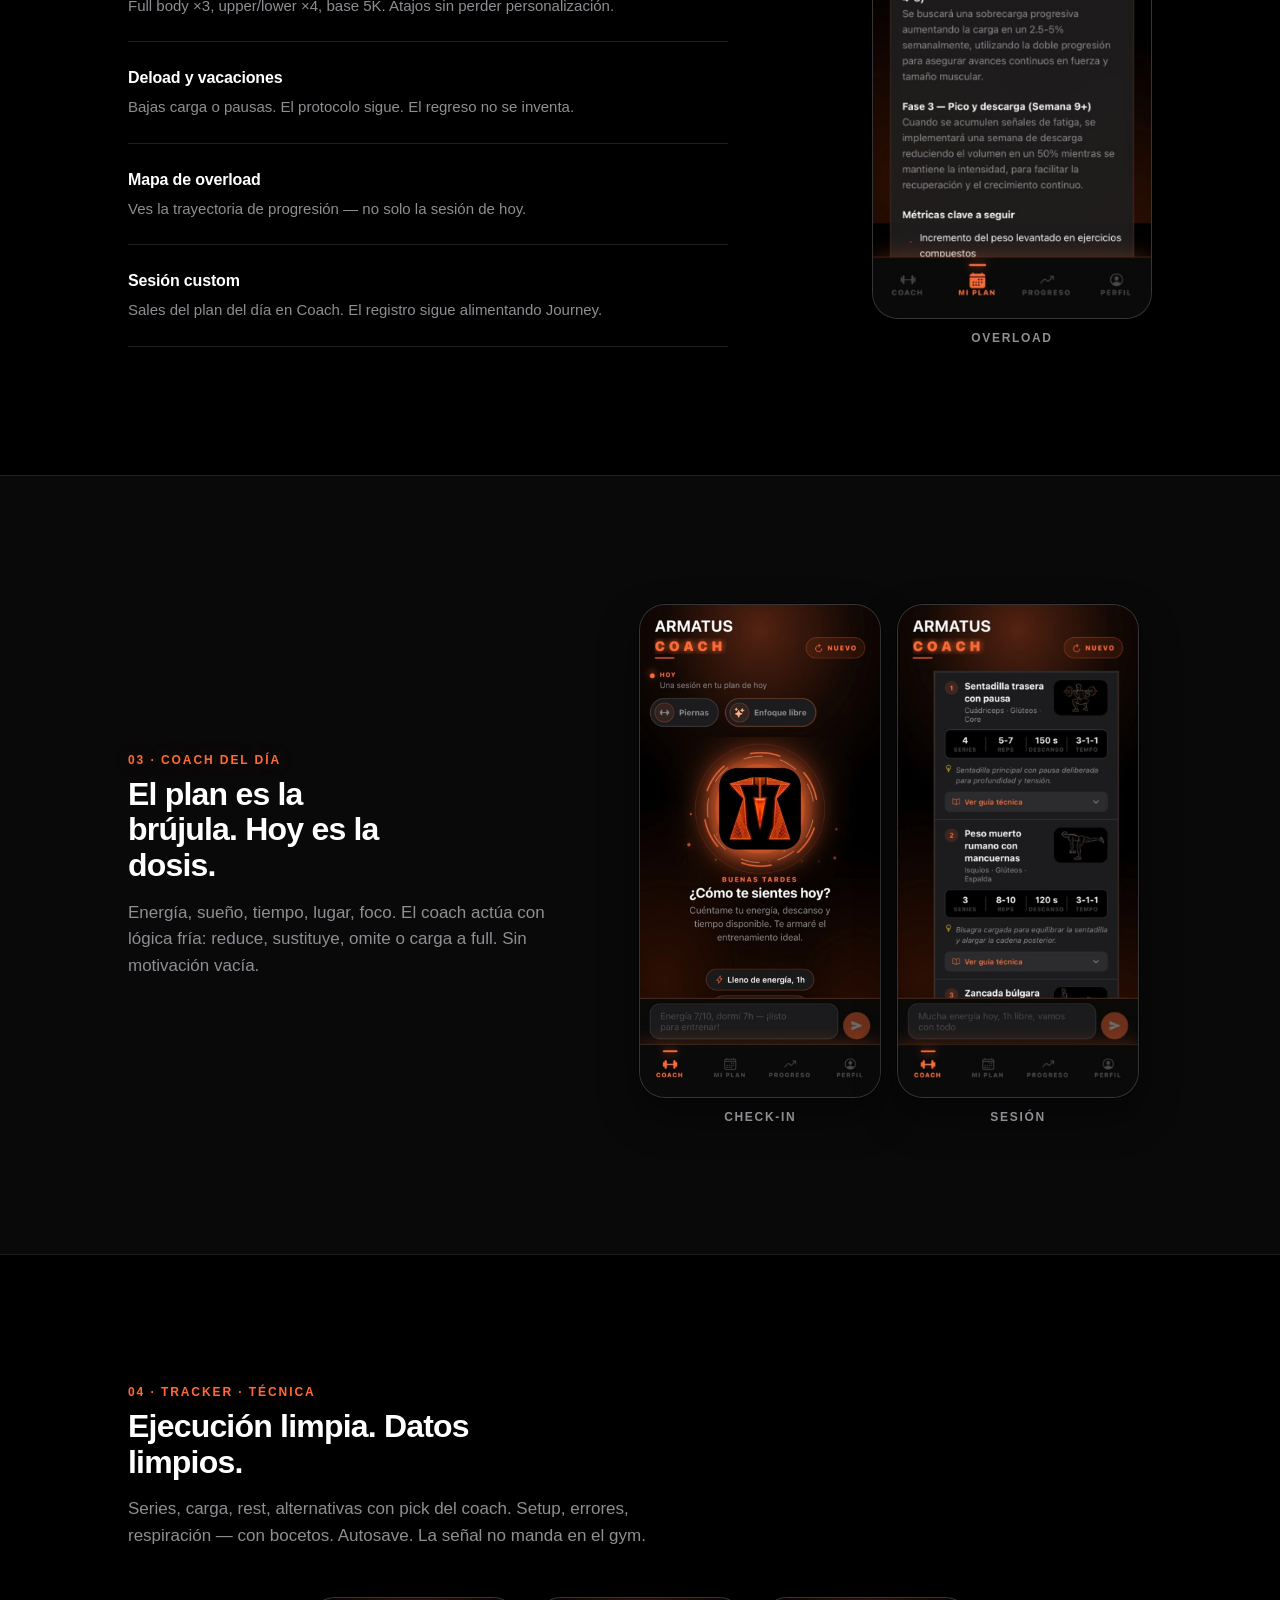
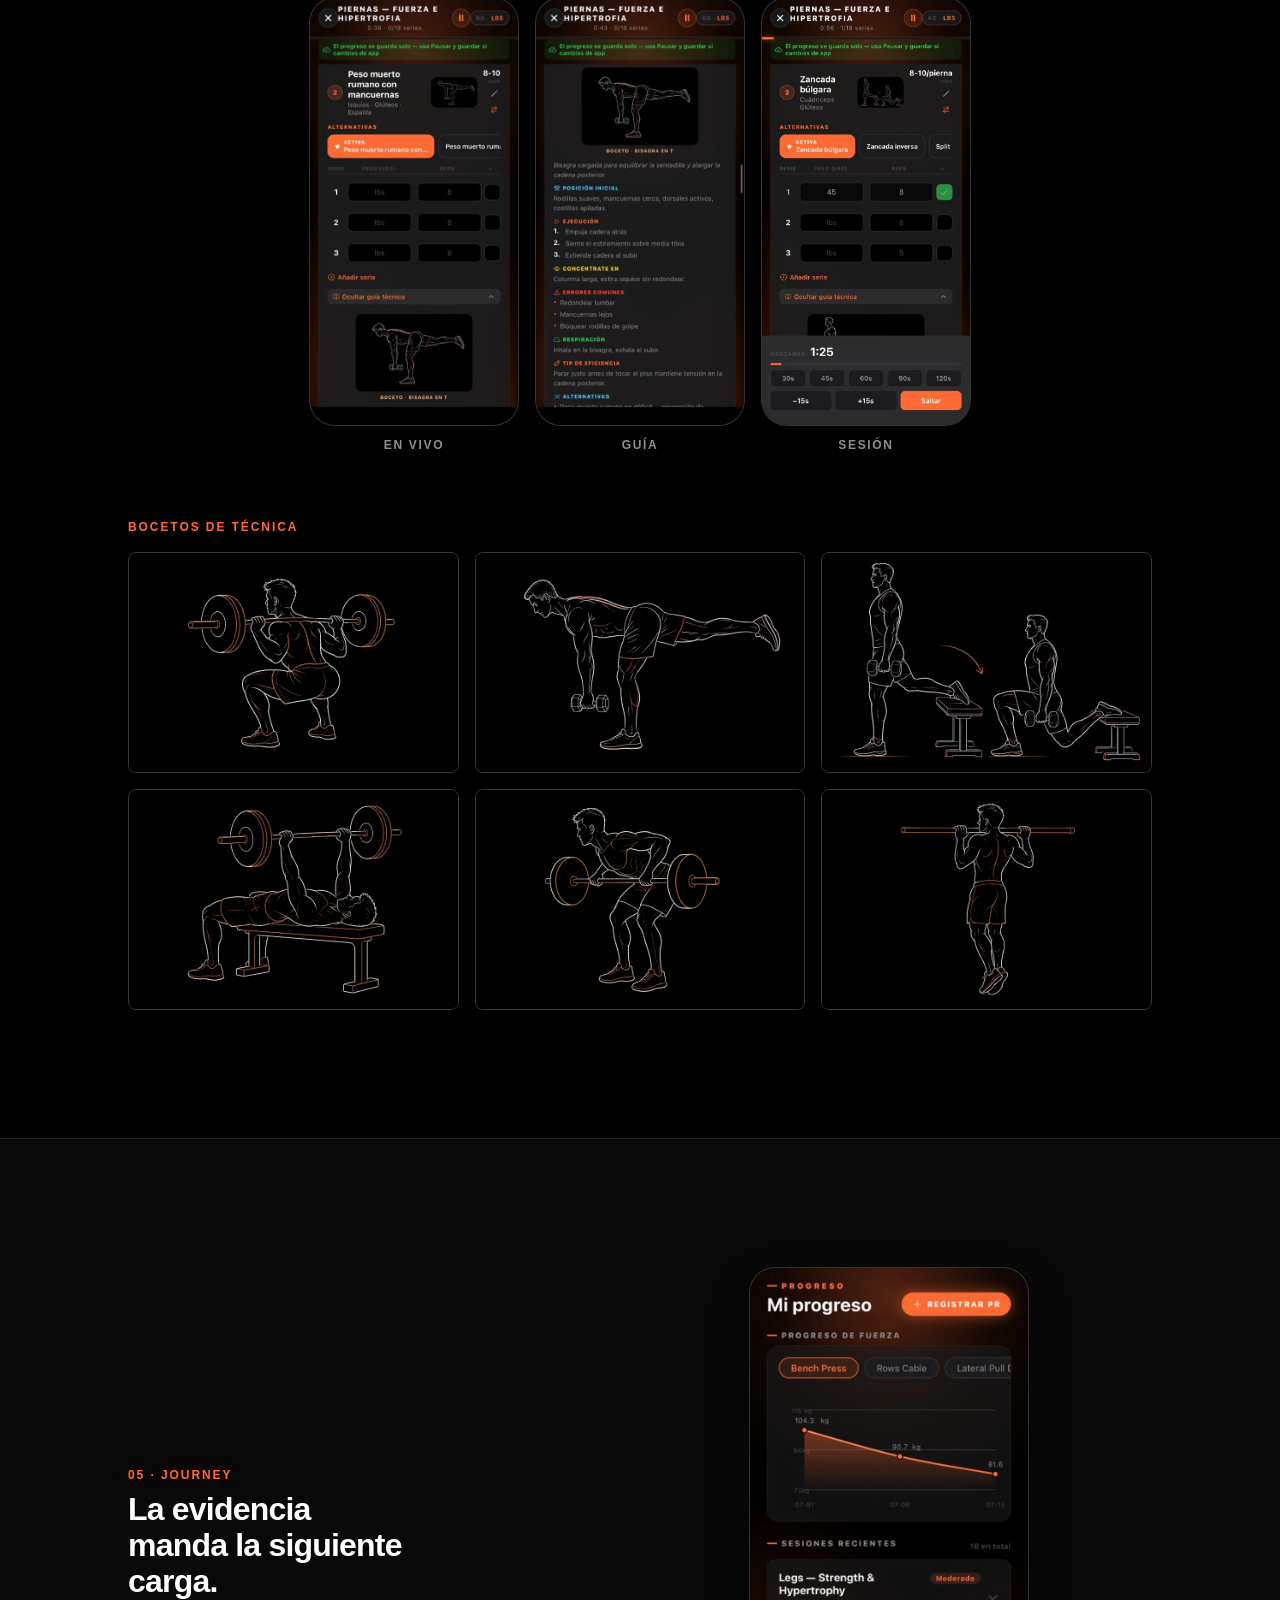
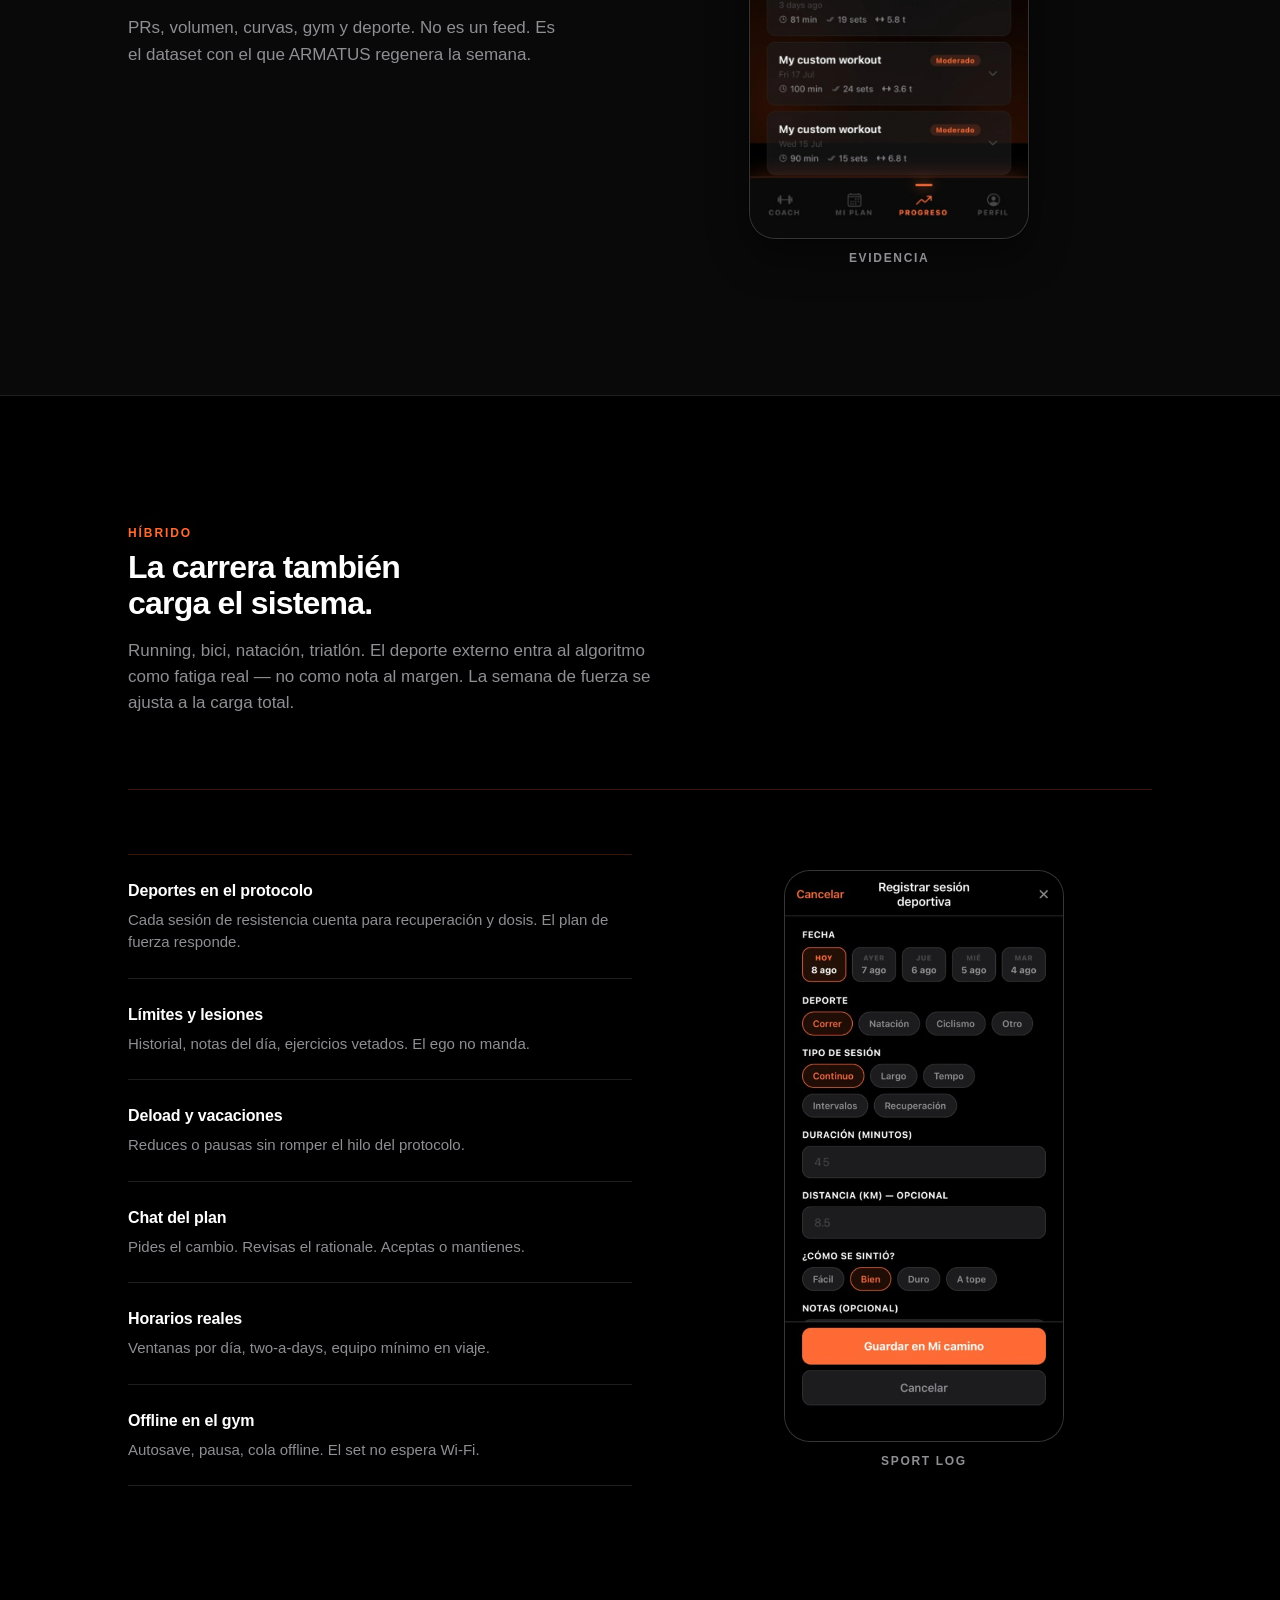
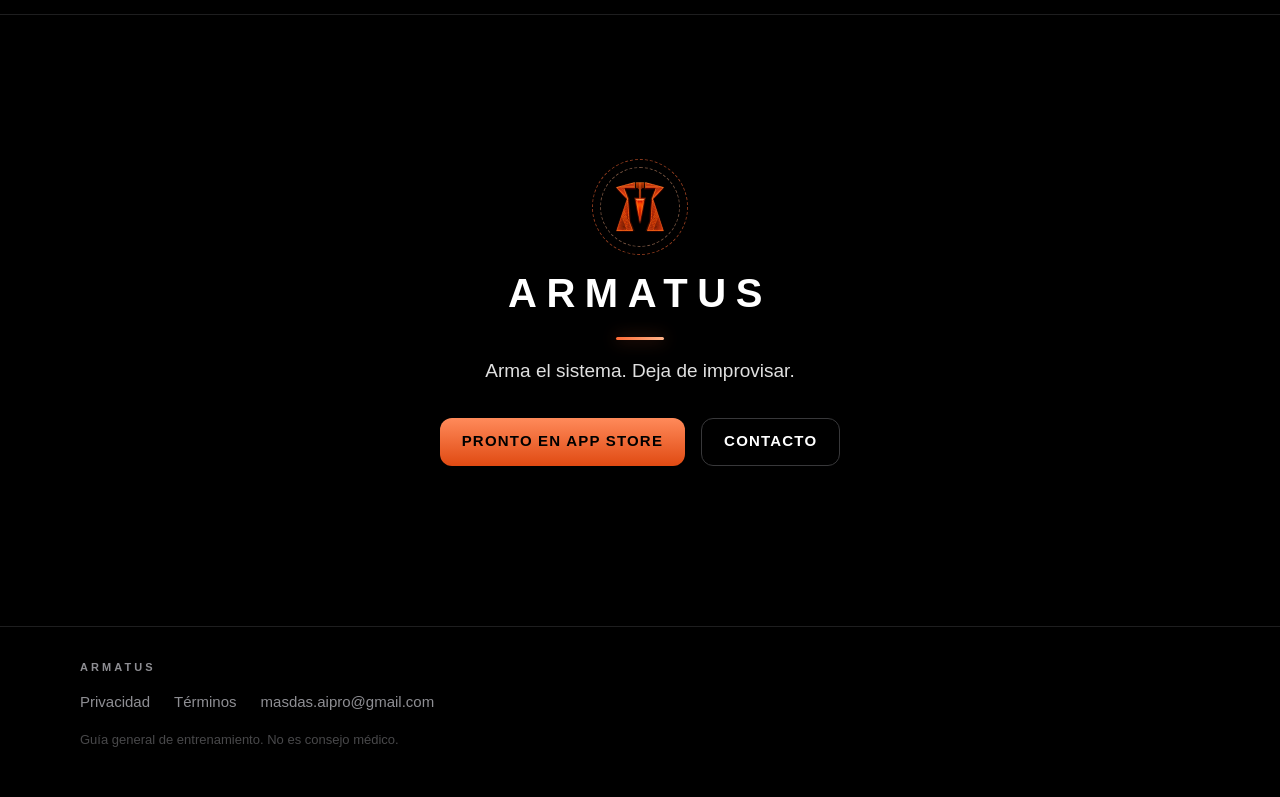
==== commit d823a28c: "Hold the App Store CTA until the app is live. Show Pronto / Coming soon instead of a download link t" ====
--- a/index.html
+++ b/index.html
@@ -40,7 +40,7 @@
         <span class="lang-sep" aria-hidden="true">/</span>
         <button type="button" class="lang-btn" data-lang="en" aria-pressed="false">EN</button>
       </div>
-      <a class="topbar-link" href="https://apps.apple.com/app/id6772606138" target="_blank" rel="noopener noreferrer" data-i18n="nav.cta">App Store</a>
+      <span class="topbar-link topbar-link--soon" data-i18n="nav.cta">Pronto</span>
     </div>
   </header>
 
@@ -162,7 +162,7 @@
             </p>
           </div>
           <div class="hero-cta">
-            <a class="btn btn-primary" href="https://apps.apple.com/app/id6772606138" target="_blank" rel="noopener noreferrer" data-i18n="hero.cta">Descargar en App Store</a>
+            <span class="btn btn-primary btn-soon" data-i18n="hero.cta">Pronto en App Store</span>
             <a class="btn btn-ghost" href="#calibracion" data-i18n="hero.secondary">Ver la arquitectura</a>
           </div>
         </div>
@@ -535,7 +535,7 @@
         <span class="brand-underline brand-underline--center" aria-hidden="true"></span>
         <p class="section-lead cta-lead" data-i18n="cta.lead">Arma el sistema. Deja de improvisar.</p>
         <div class="hero-cta">
-          <a class="btn btn-primary" href="https://apps.apple.com/app/id6772606138" target="_blank" rel="noopener noreferrer" data-i18n="cta.store">Descargar en App Store</a>
+          <span class="btn btn-primary btn-soon" data-i18n="cta.store">Pronto en App Store</span>
           <a class="btn btn-ghost" href="mailto:masdas.aipro@gmail.com" data-i18n="cta.contact">Contacto</a>
         </div>
       </div>
--- a/styles.css
+++ b/styles.css
@@ -280,6 +280,11 @@
 .topbar-link:hover,
 .topbar-link:focus-visible {
   opacity: 0.85;
+}
+
+.topbar-link--soon {
+  cursor: default;
+  pointer-events: none;
 }
 
 /* Wordmark — app brand caps */
@@ -1303,6 +1308,11 @@
 .btn-primary:hover,
 .btn-primary:focus-visible {
   opacity: 0.92;
+}
+
+.btn-soon {
+  cursor: default;
+  pointer-events: none;
 }
 
 @keyframes cta-glow {
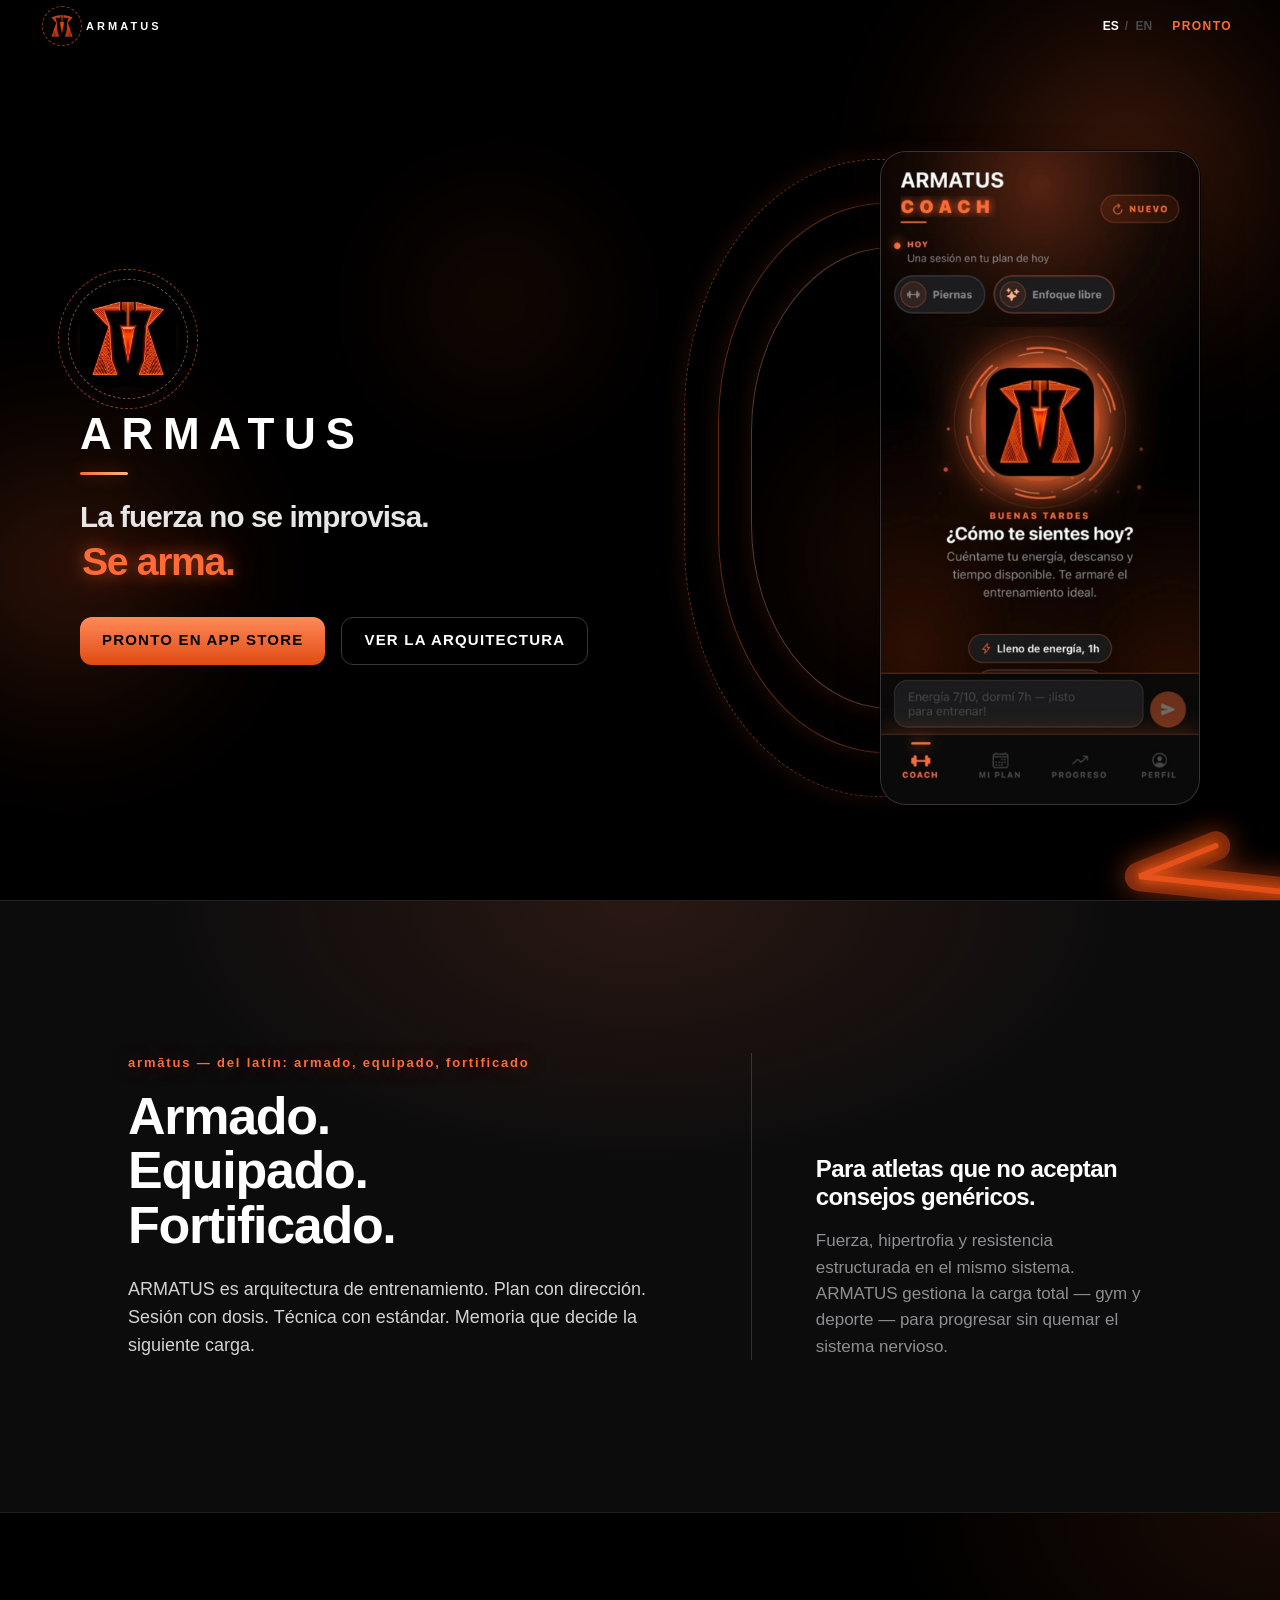
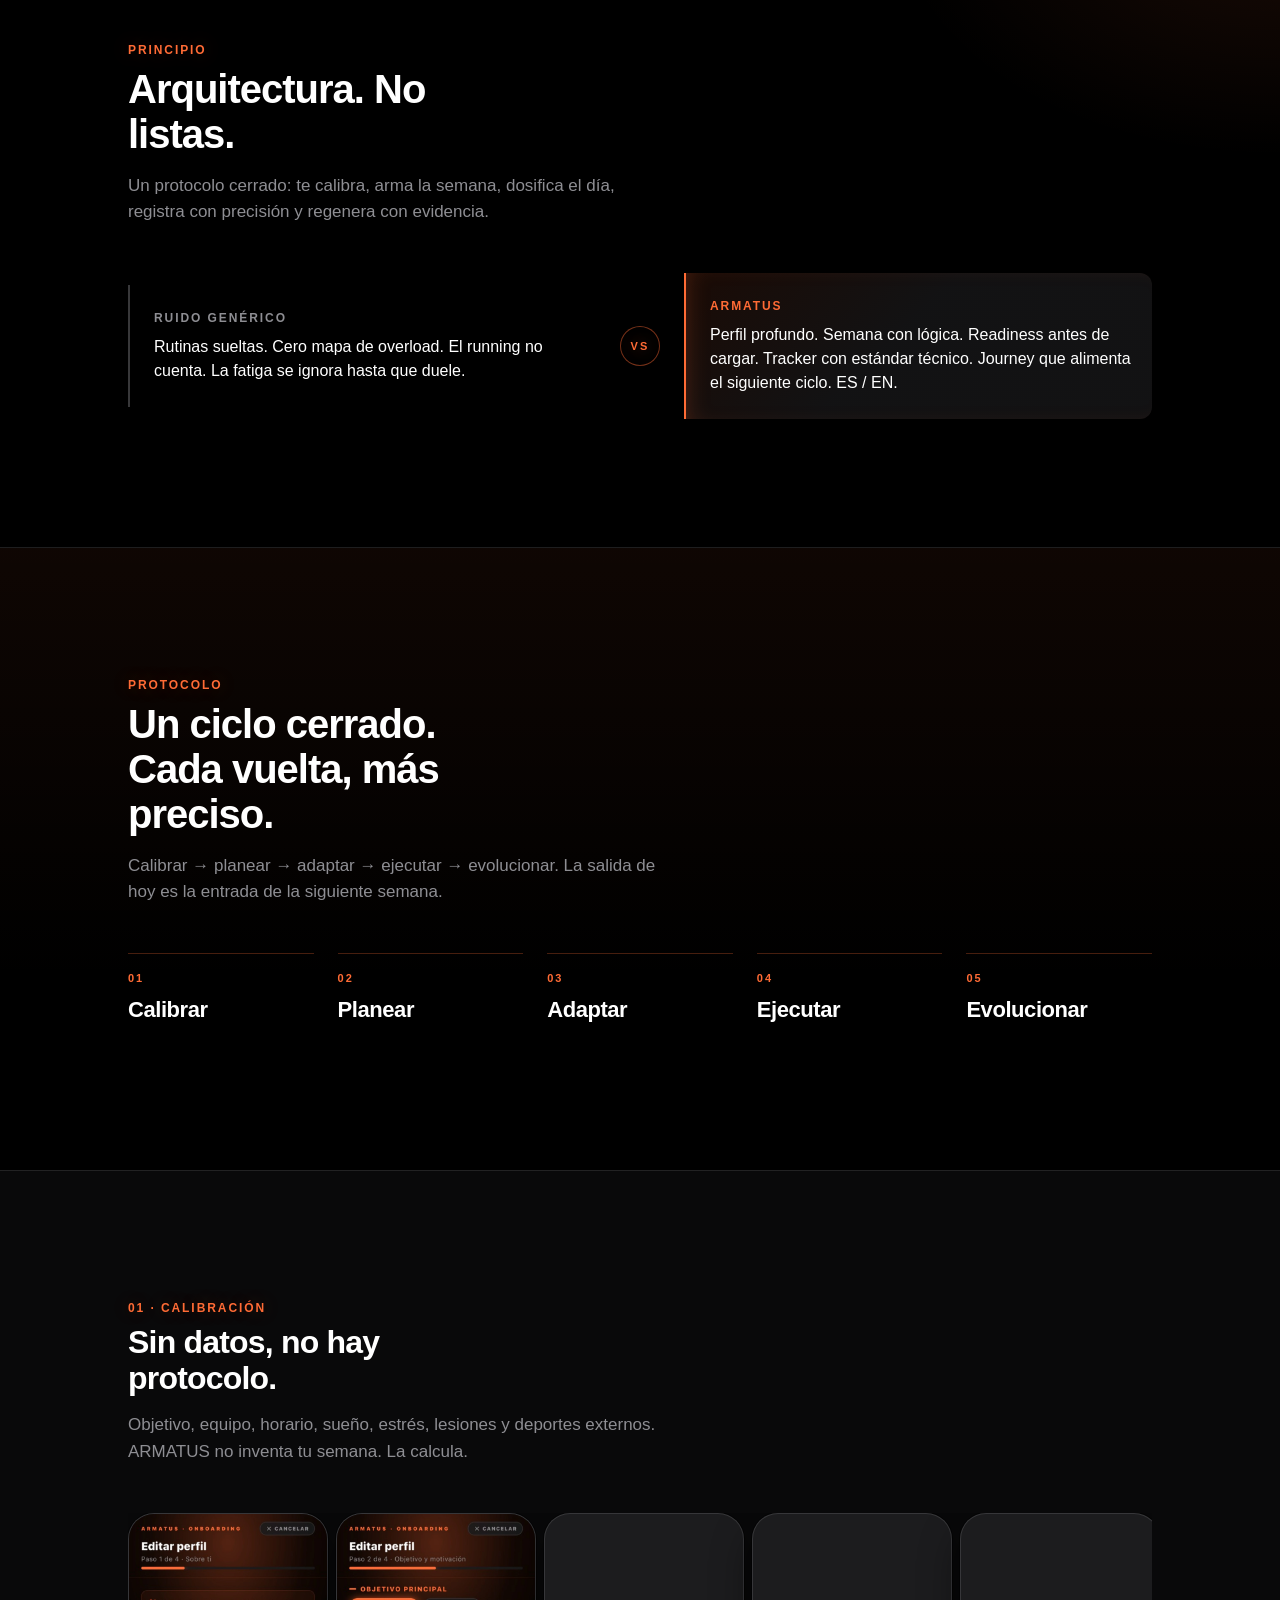
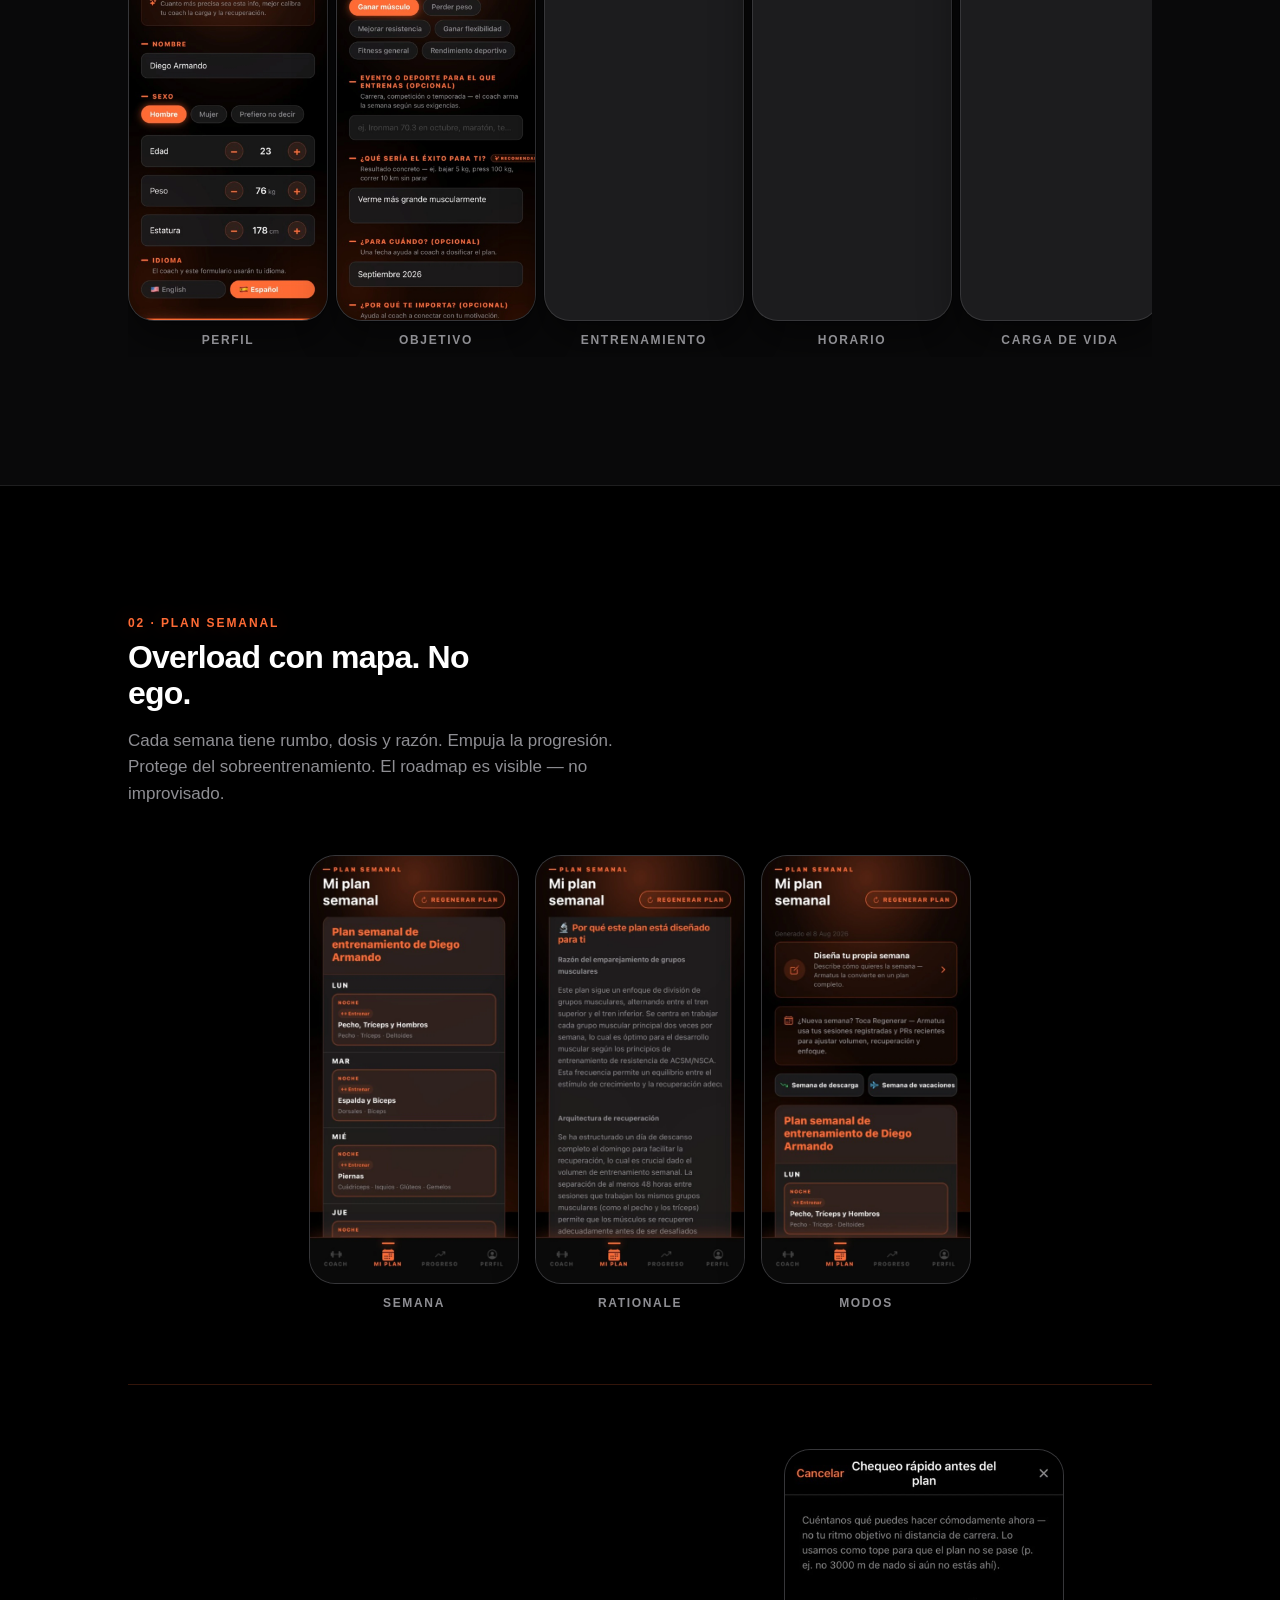
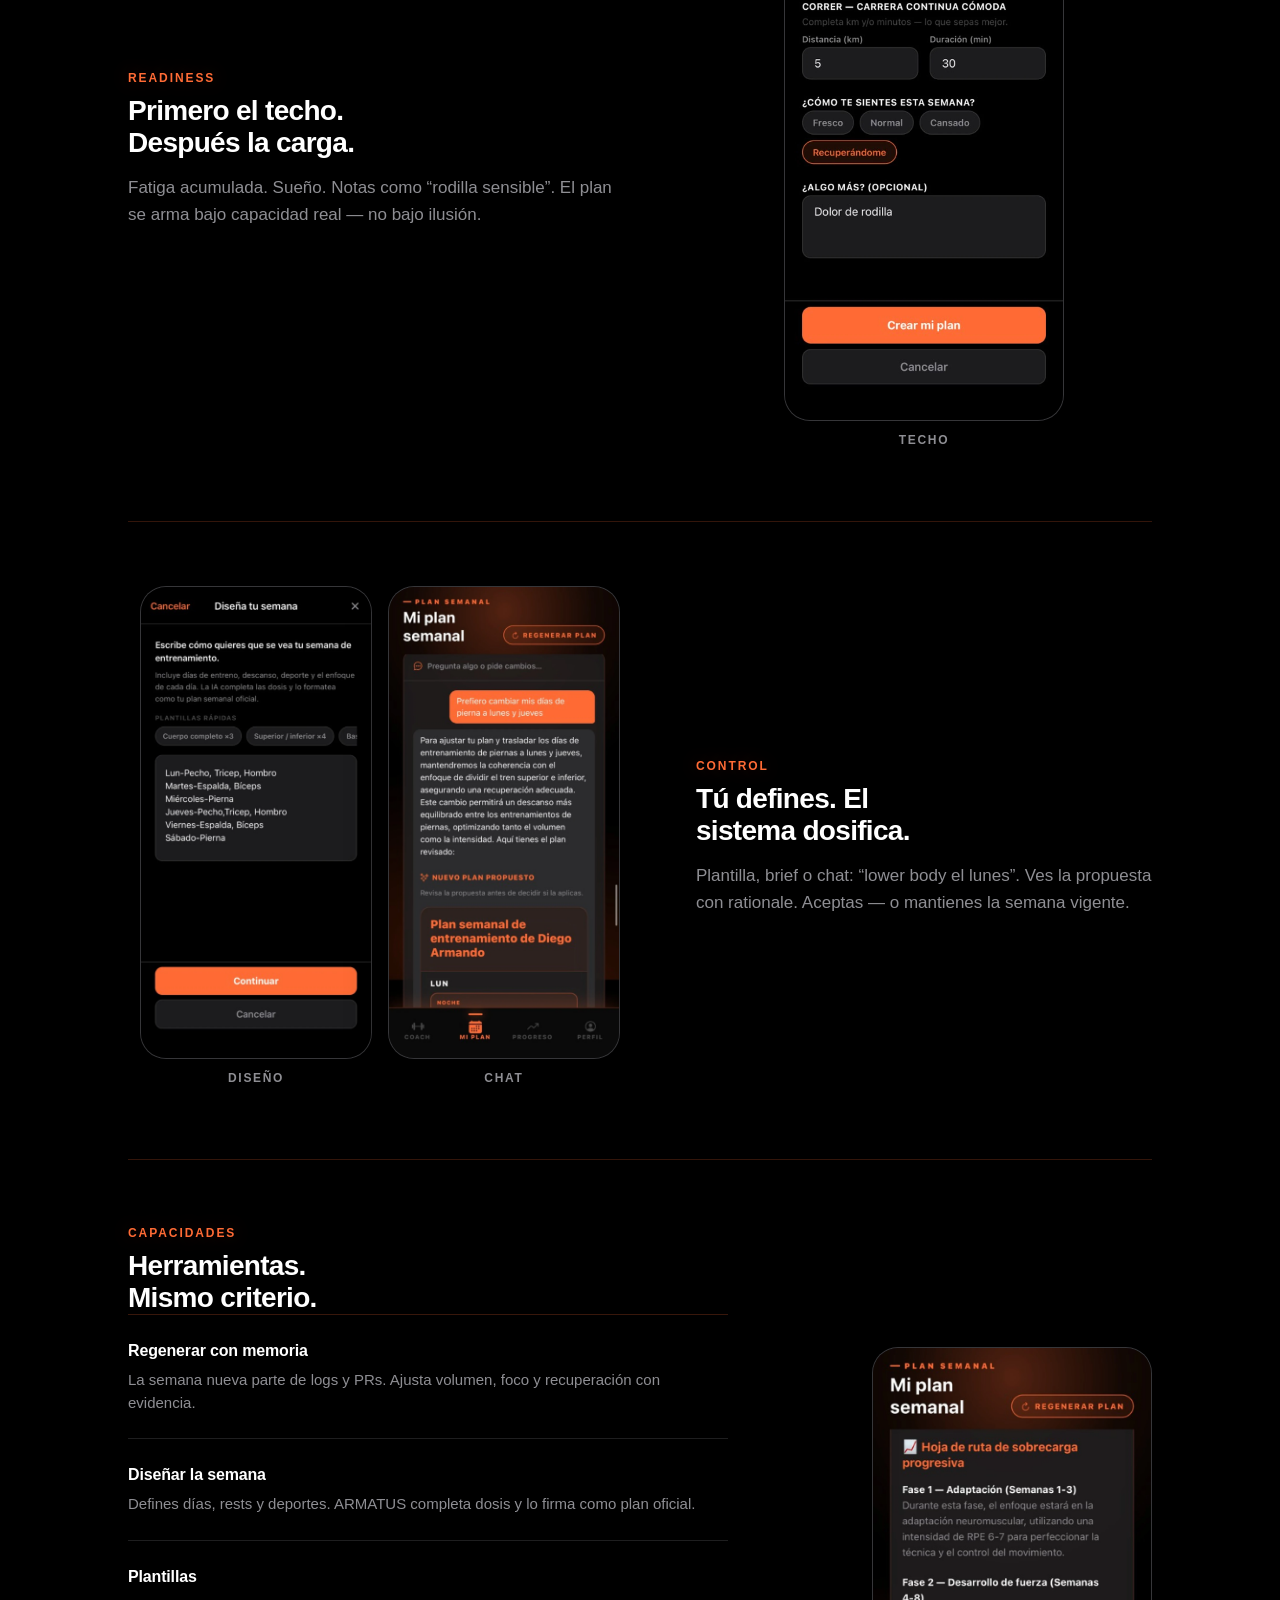
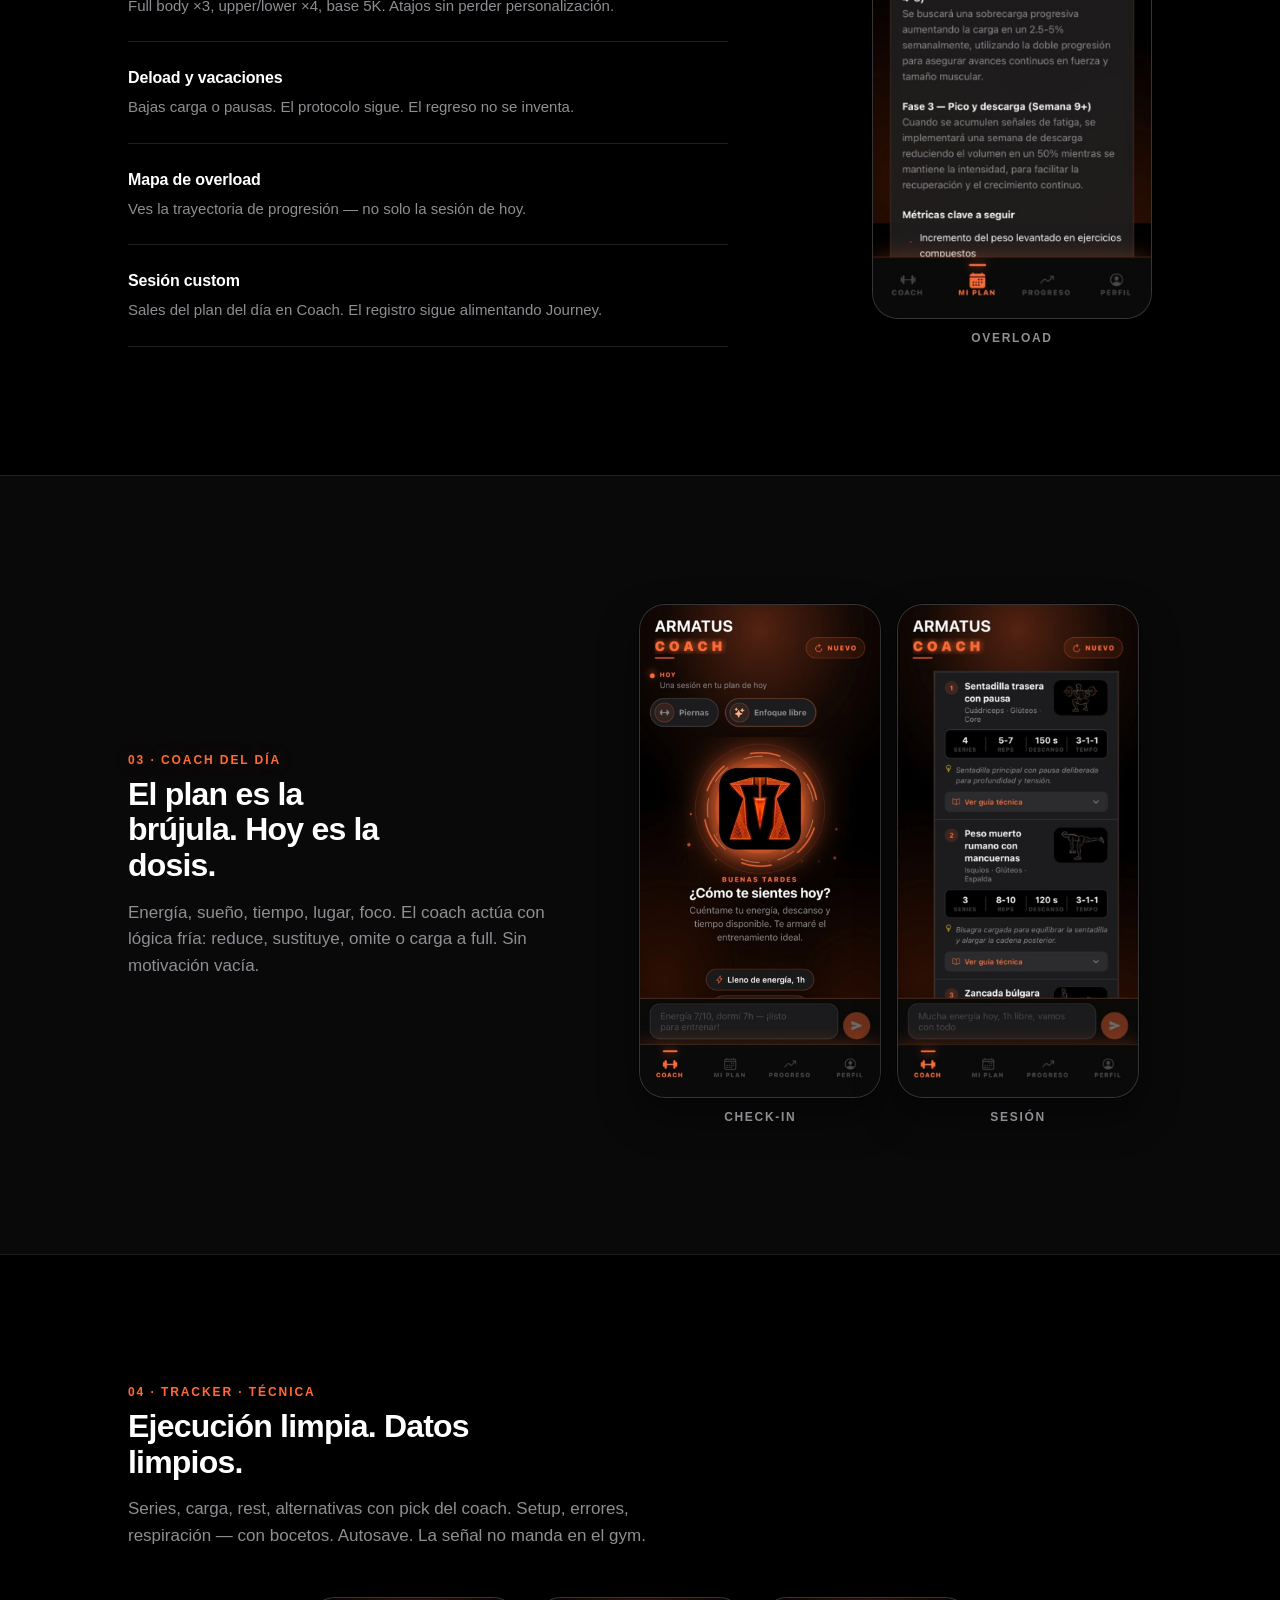
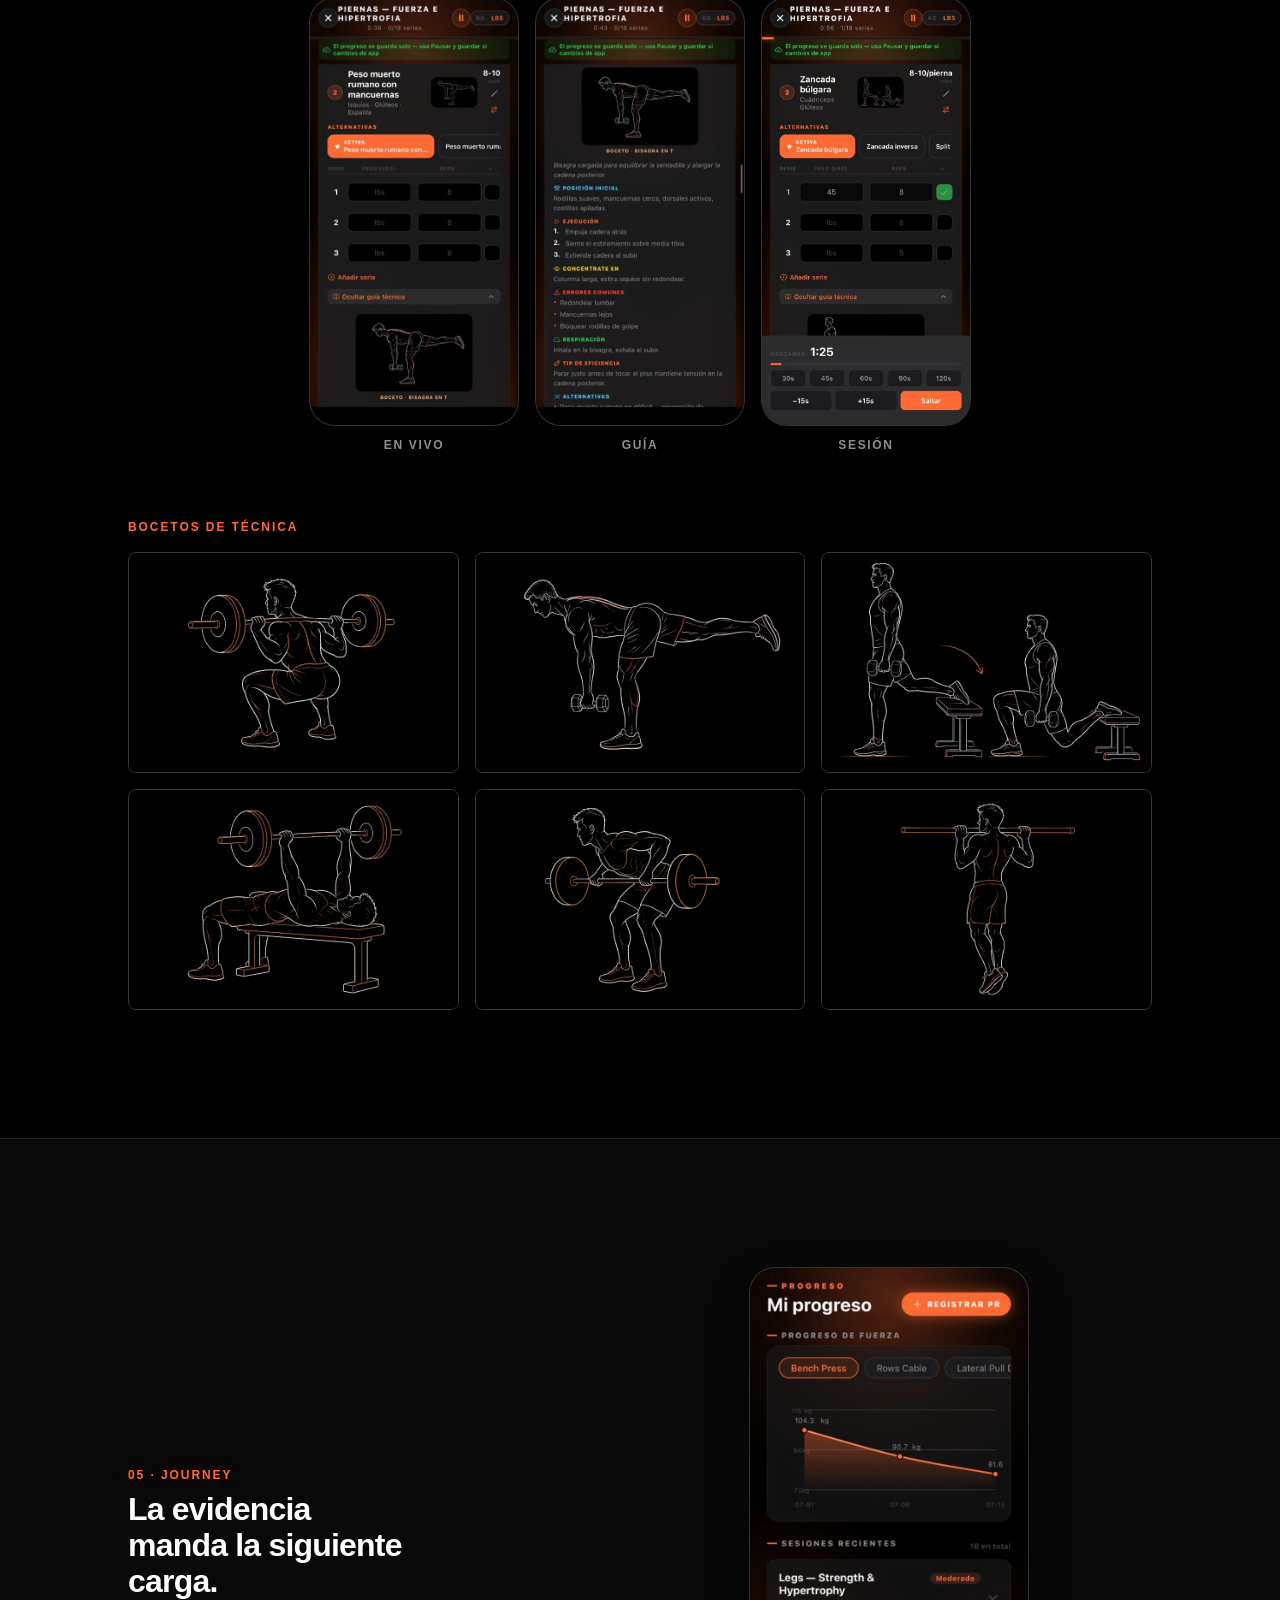
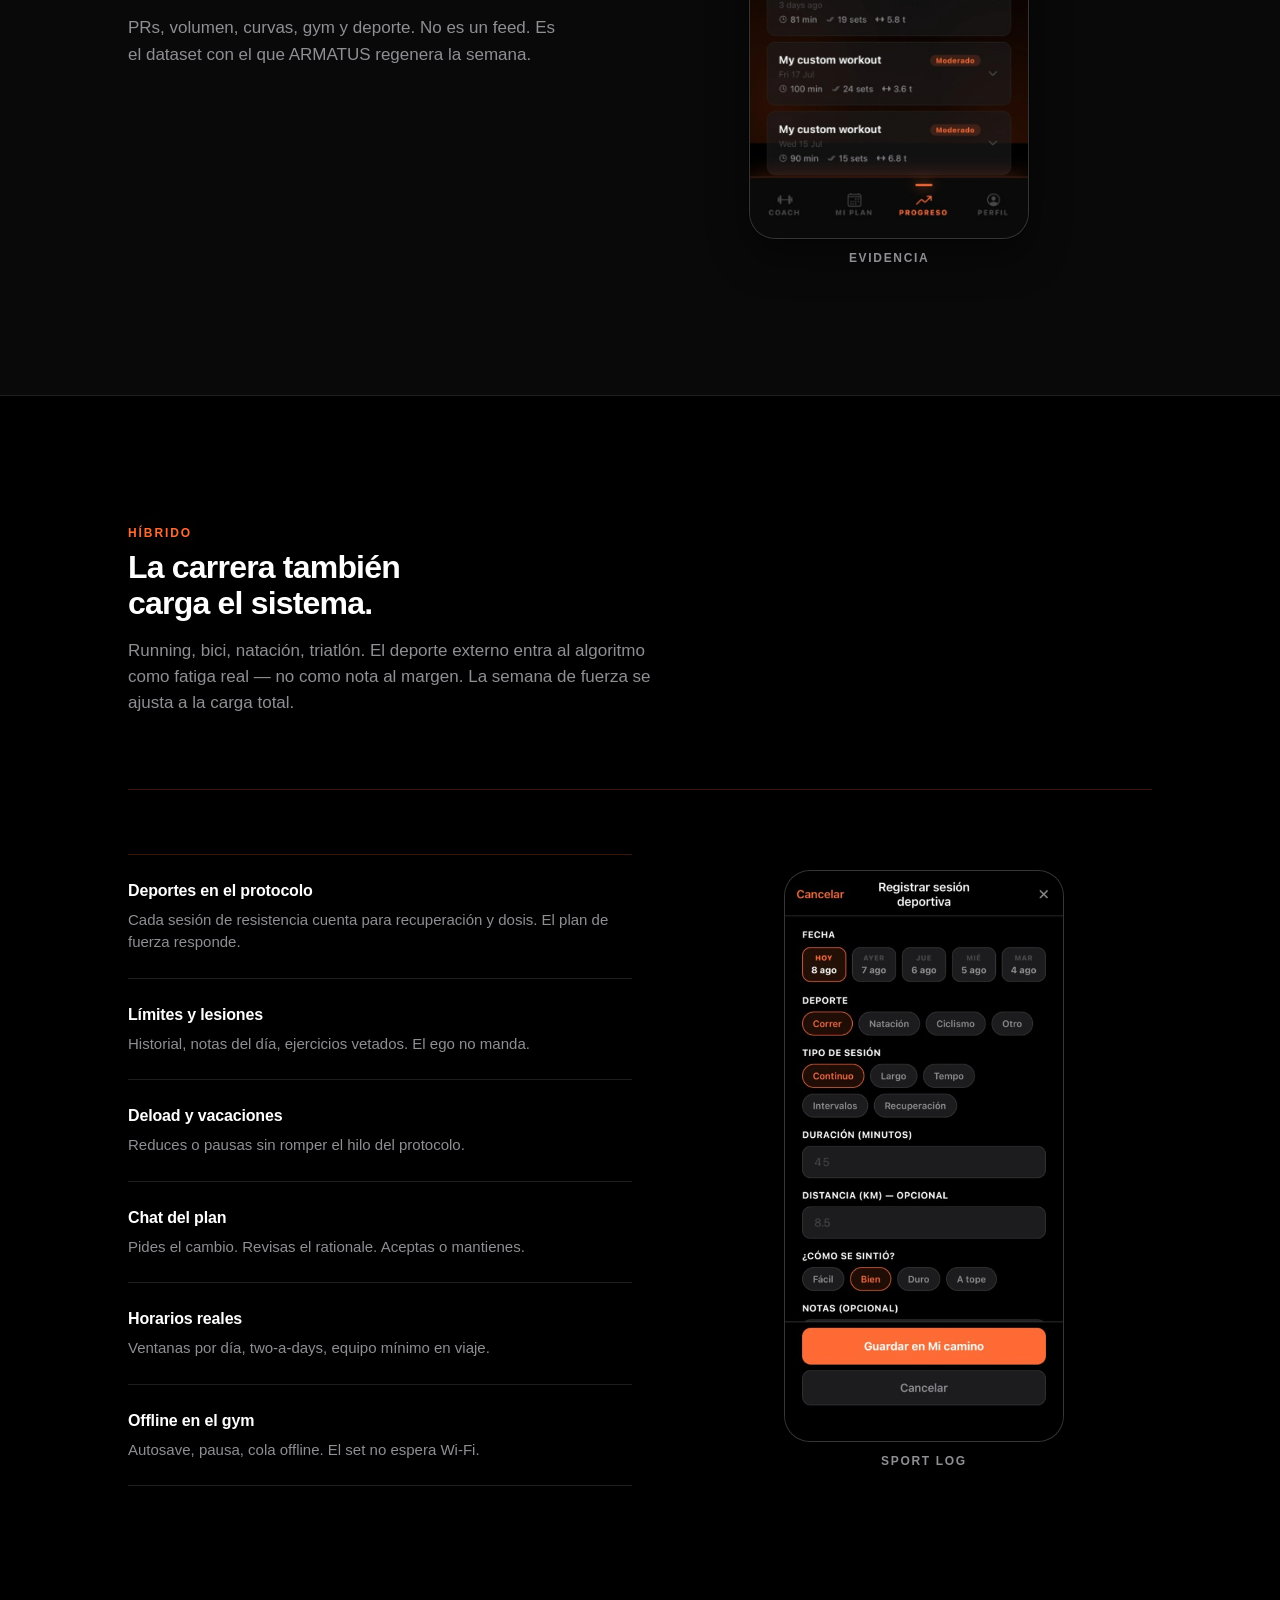
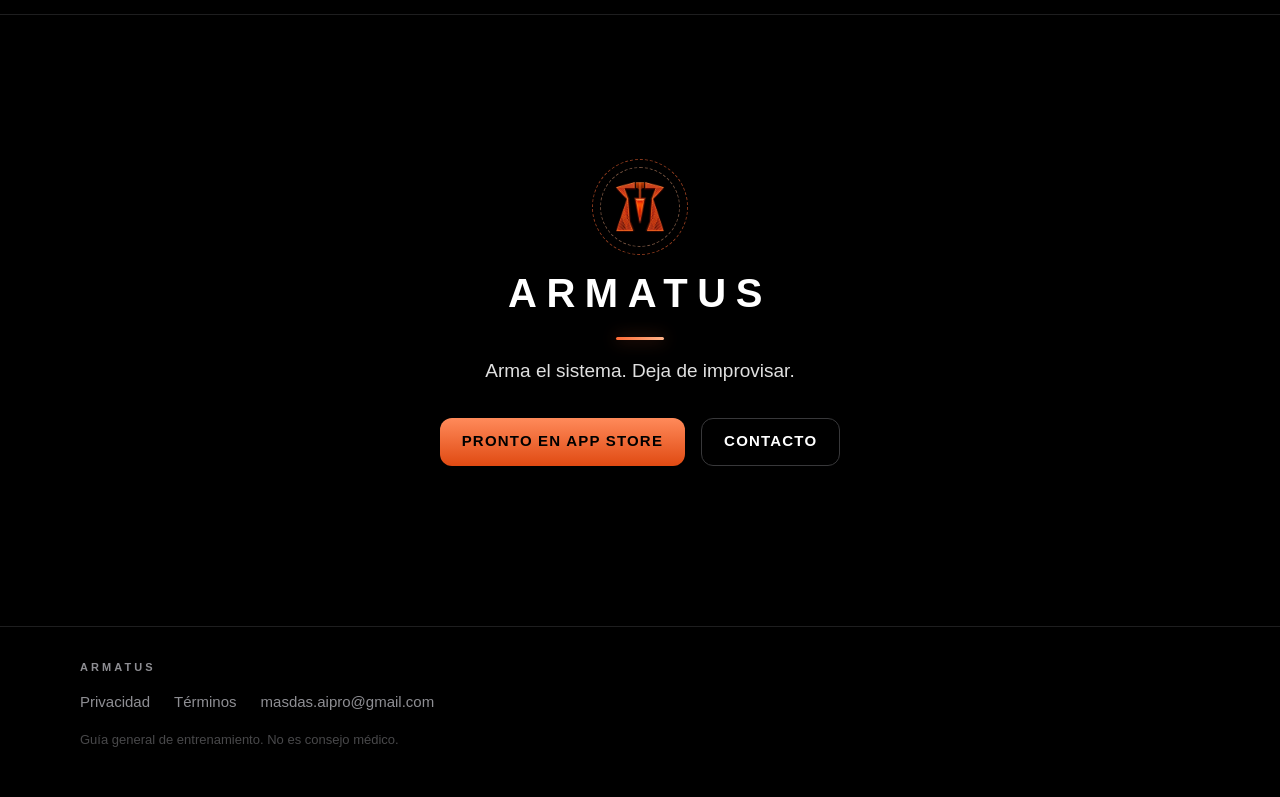
==== commit c432622a: "Trim mobile load weight and fix nav tap target Swap the 952KB icon.png used inline (nav/hero/CTA) fo" ====
--- a/index.html
+++ b/index.html
@@ -5,6 +5,7 @@
   <meta name="viewport" content="width=device-width, initial-scale=1, viewport-fit=cover" />
   <meta name="format-detection" content="telephone=no" />
   <meta name="apple-mobile-web-app-capable" content="yes" />
+  <meta name="mobile-web-app-capable" content="yes" />
   <meta name="apple-mobile-web-app-status-bar-style" content="black-translucent" />
   <title>ARMATUS — La fuerza no se improvisa. Se arma.</title>
   <meta name="description" content="ARMATUS — arquitectura de entrenamiento para atletas híbridos. Plan con overload, readiness, coach del día y deporte externo en el protocolo." />
@@ -30,7 +31,7 @@
     <a class="topbar-brand" href="#top" aria-label="ARMATUS">
       <span class="logo-mark logo-mark--nav" aria-hidden="true">
         <span class="logo-ring"></span>
-        <img src="assets/brand/icon.png" width="28" height="28" alt="" />
+        <img src="assets/brand/icon-mark.webp" width="28" height="28" alt="" />
       </span>
       <span class="wordmark">ARMATUS</span>
     </a>
@@ -151,7 +152,7 @@
             <span class="logo-ring"></span>
             <span class="logo-ring logo-ring--inner"></span>
             <span class="logo-core-glow"></span>
-            <img src="assets/brand/icon.png" width="96" height="96" alt="" decoding="async" fetchpriority="high" />
+            <img src="assets/brand/icon-mark.webp" width="96" height="96" alt="" decoding="async" fetchpriority="high" />
           </div>
           <h1 class="wordmark wordmark--hero">ARMATUS</h1>
           <span class="brand-underline" aria-hidden="true"></span>
@@ -529,7 +530,7 @@
         <div class="logo-mark logo-mark--cta" aria-hidden="true">
           <span class="logo-ring"></span>
           <span class="logo-ring logo-ring--inner"></span>
-          <img src="assets/brand/icon.png" width="64" height="64" alt="" loading="lazy" decoding="async" />
+          <img src="assets/brand/icon-mark.webp" width="64" height="64" alt="" loading="lazy" decoding="async" />
         </div>
         <h2 class="wordmark wordmark--cta">ARMATUS</h2>
         <span class="brand-underline brand-underline--center" aria-hidden="true"></span>
--- a/styles.css
+++ b/styles.css
@@ -2145,6 +2145,7 @@
 
   .topbar-brand {
     min-width: 0;
+    min-height: 44px;
   }
 
   .topbar-brand .wordmark {
